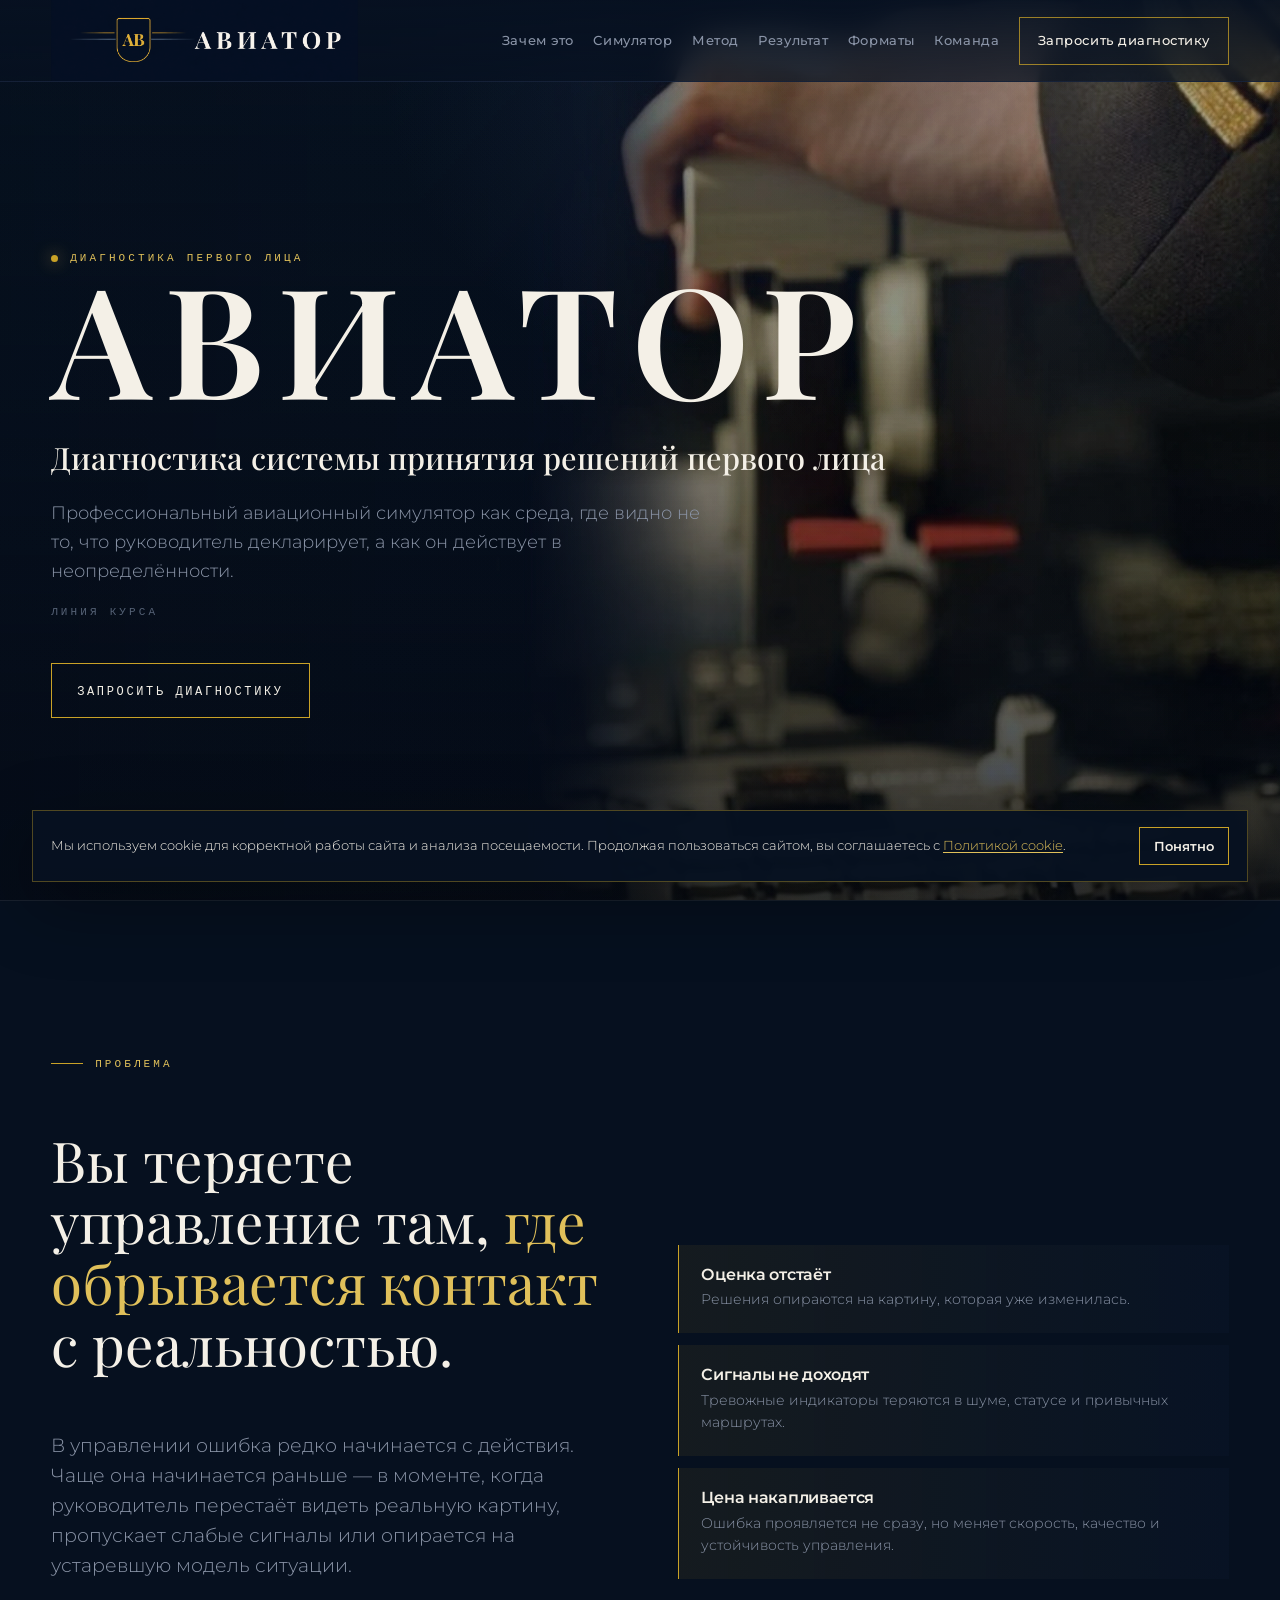
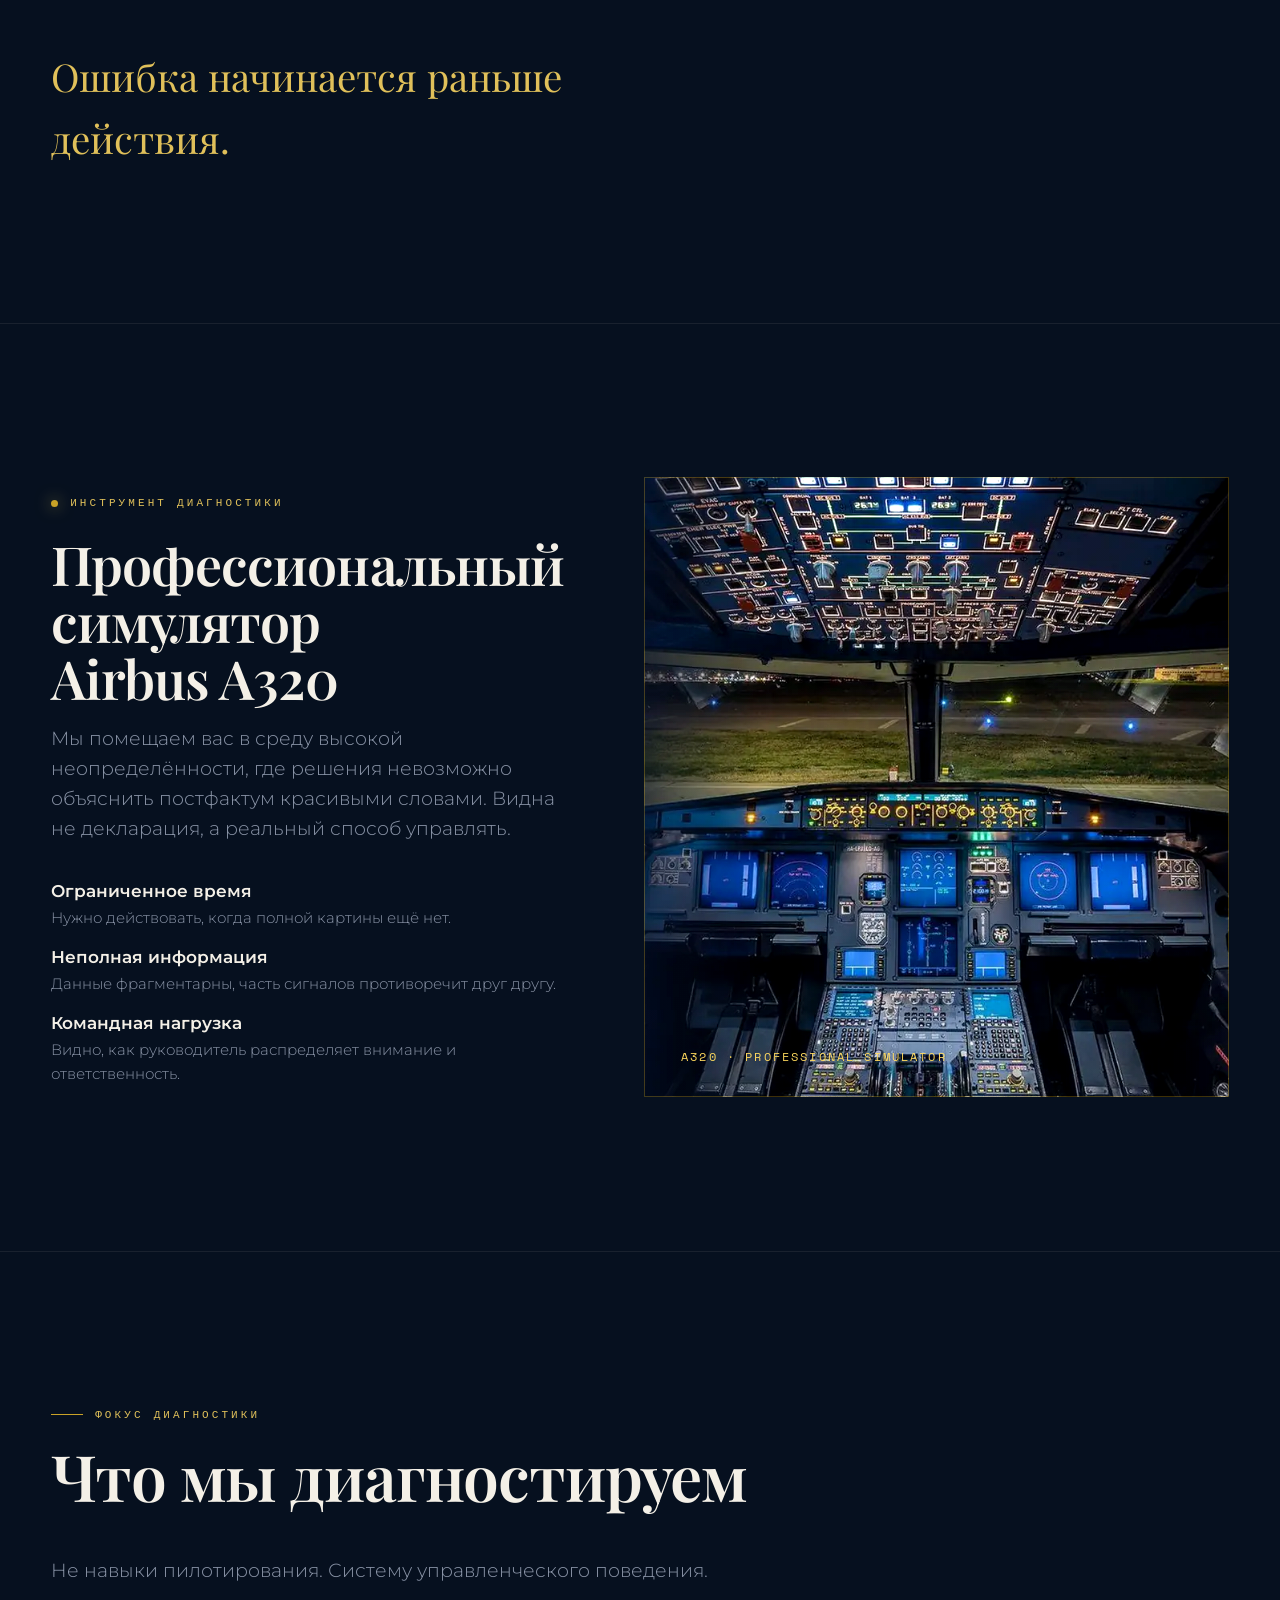
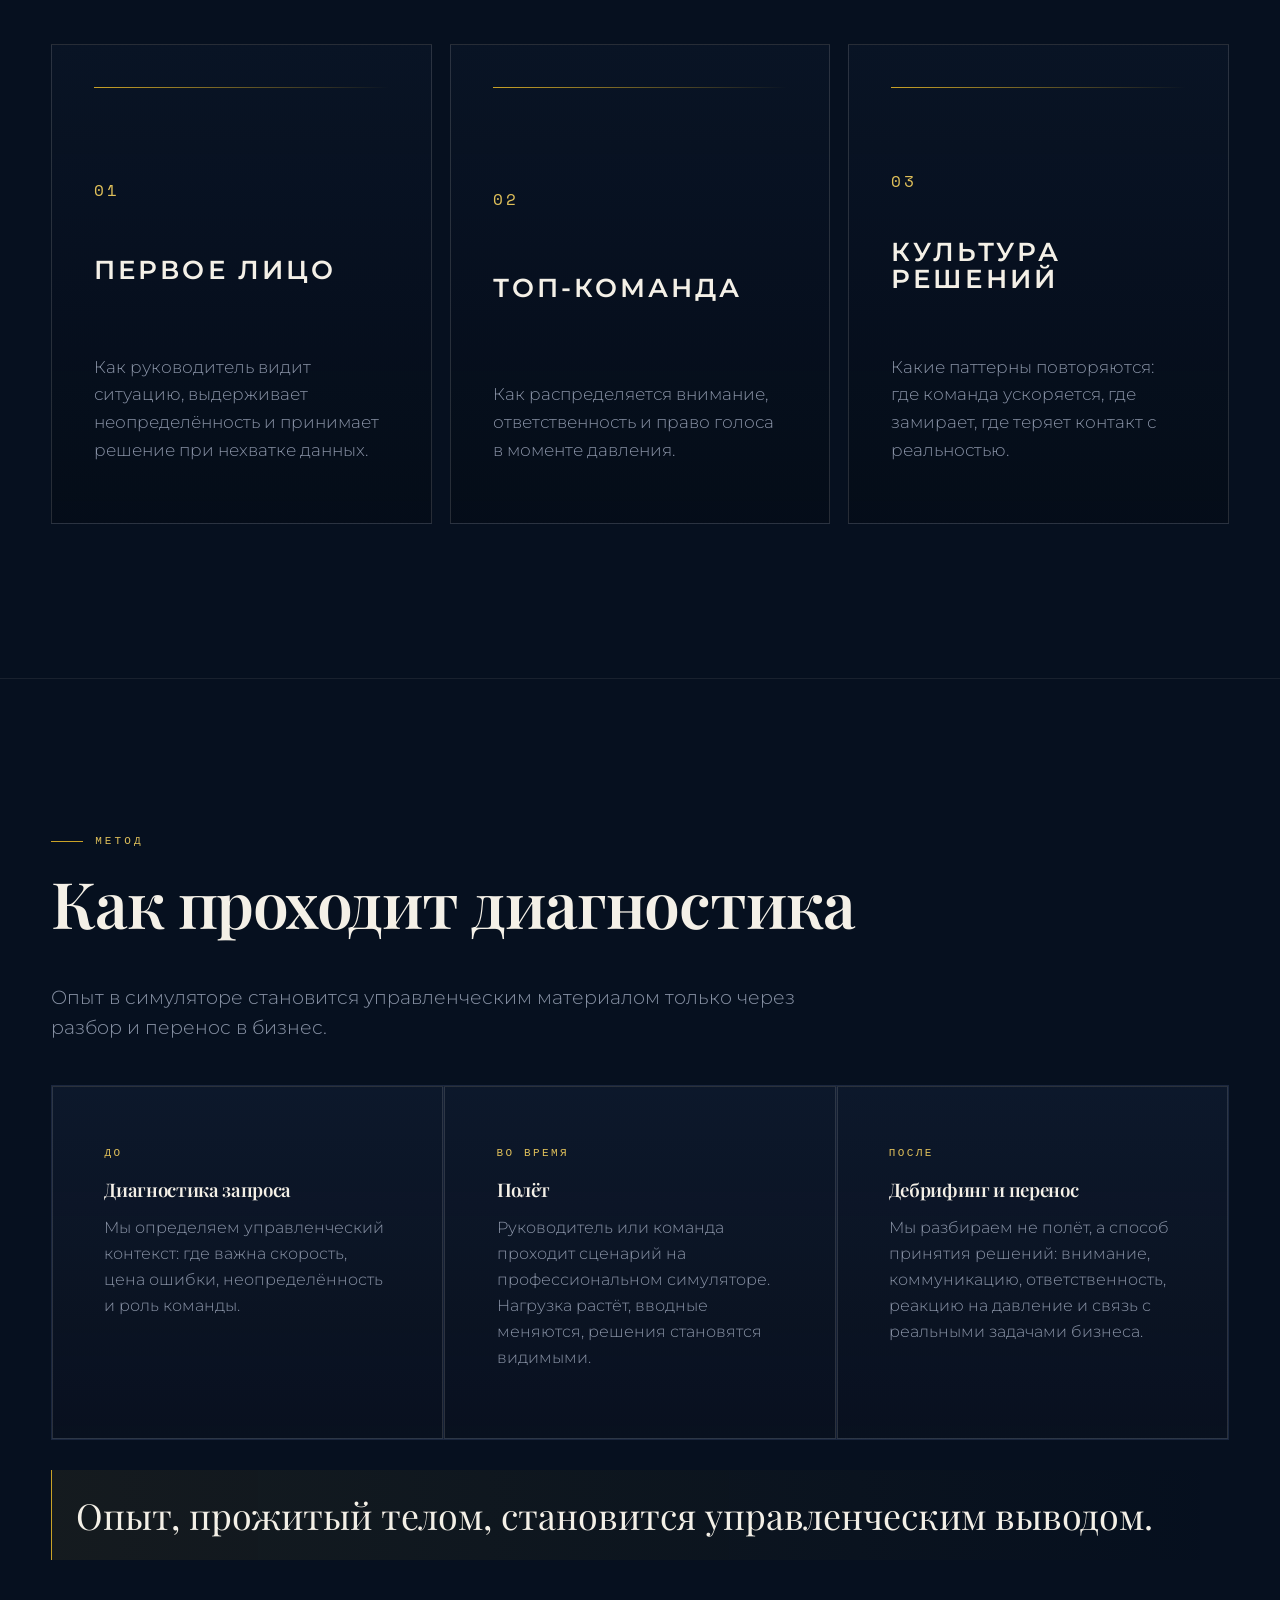
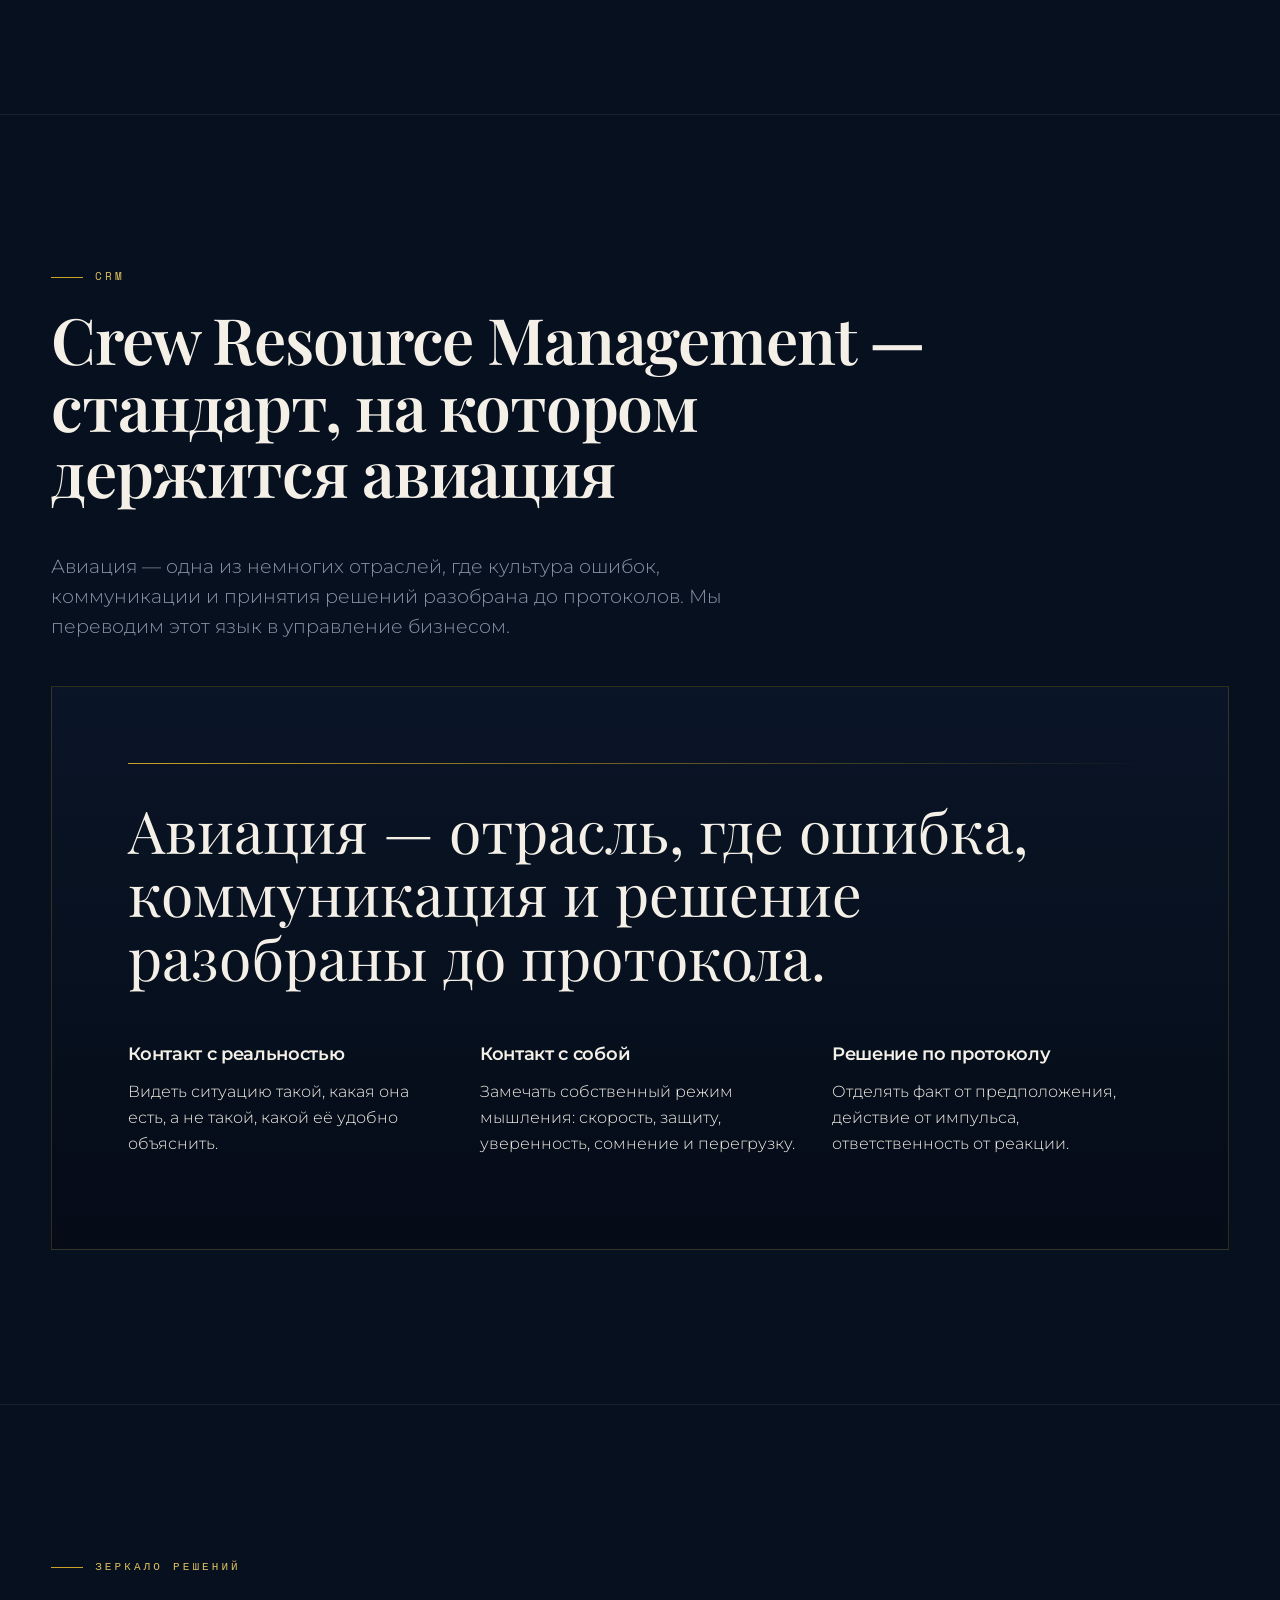
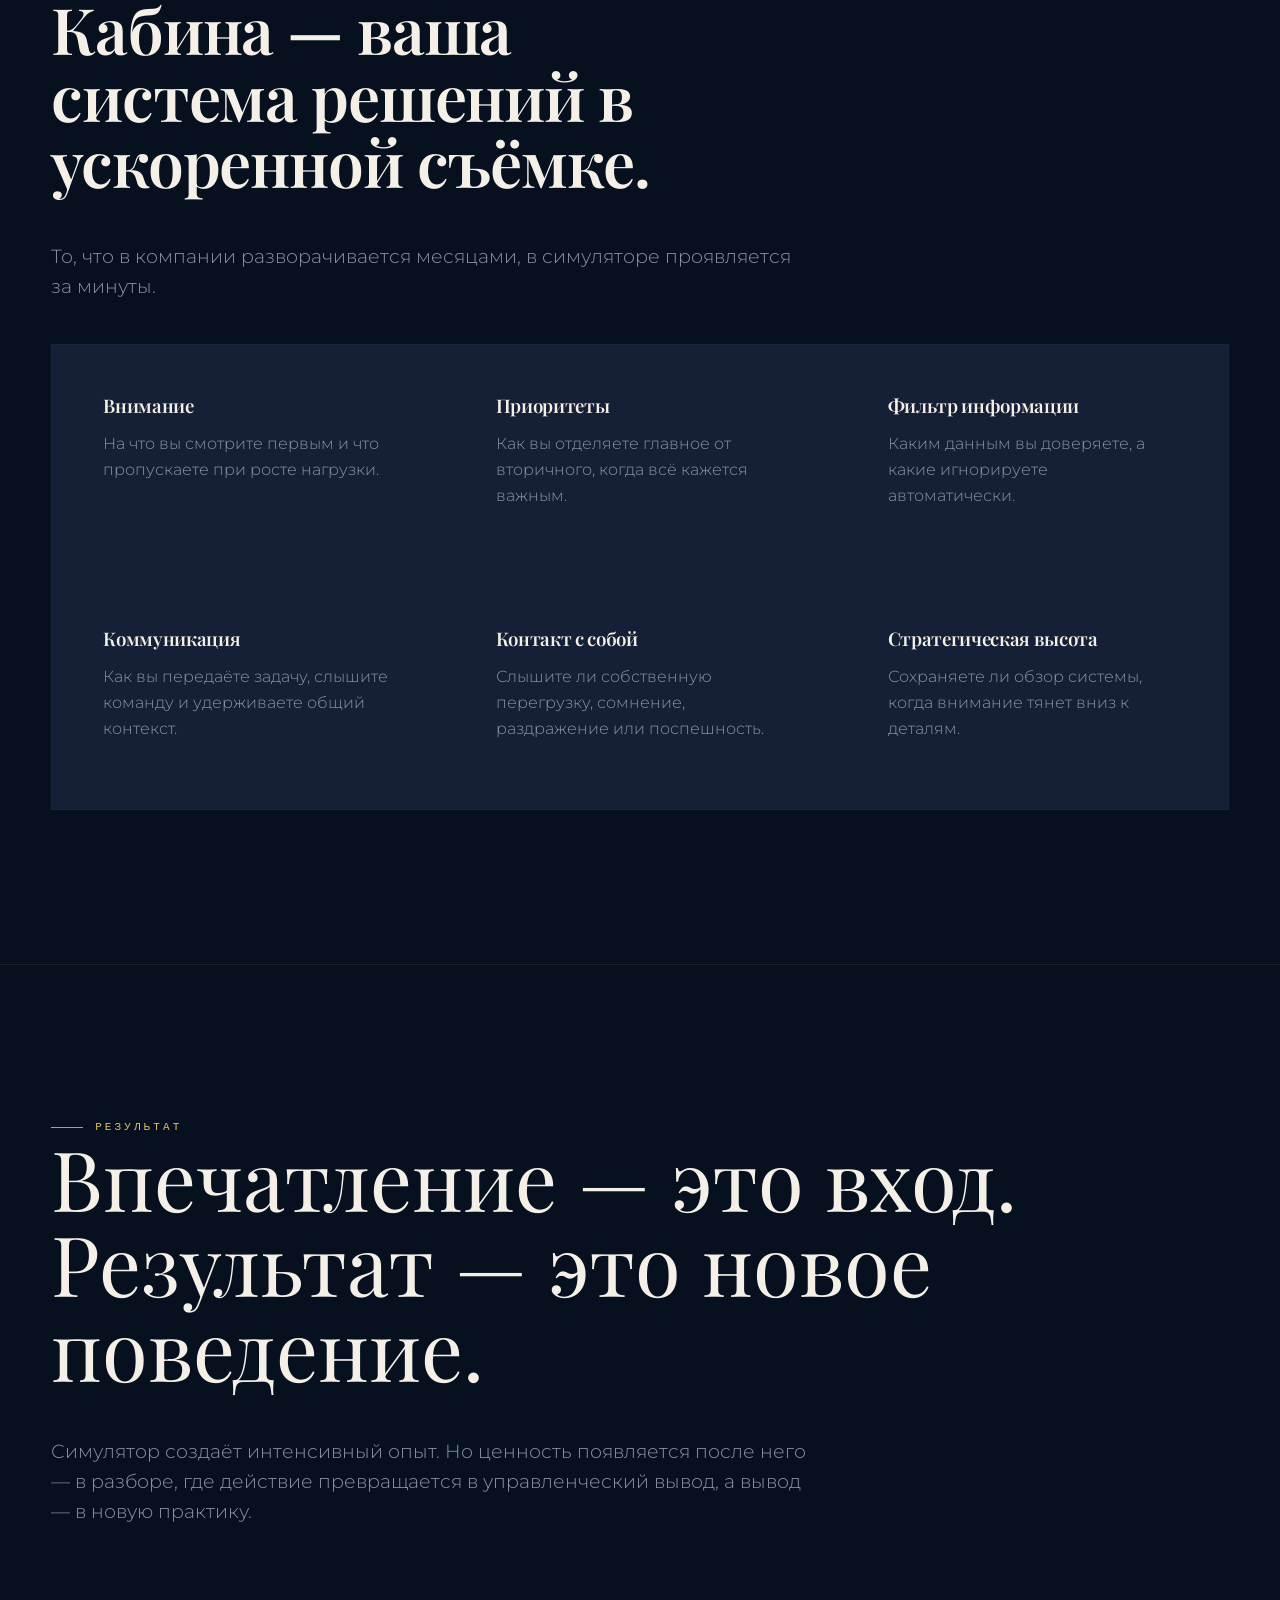
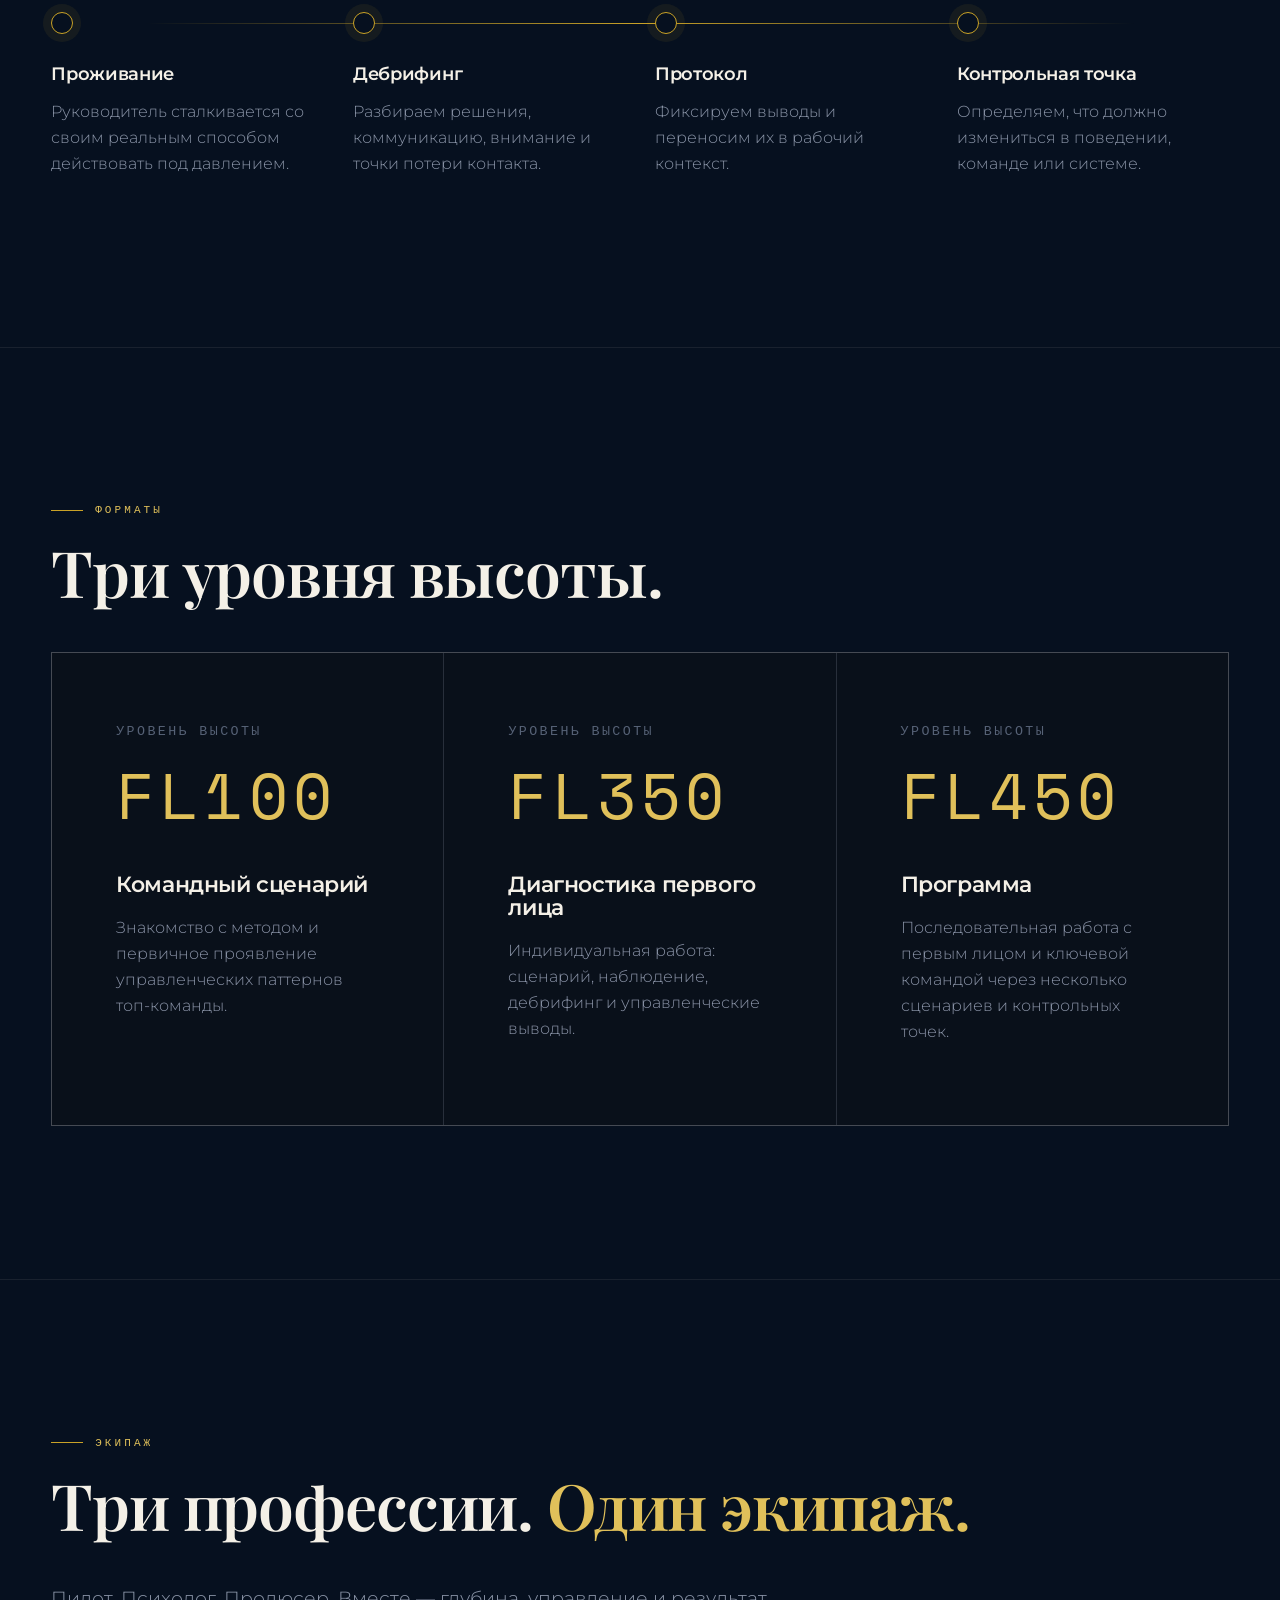
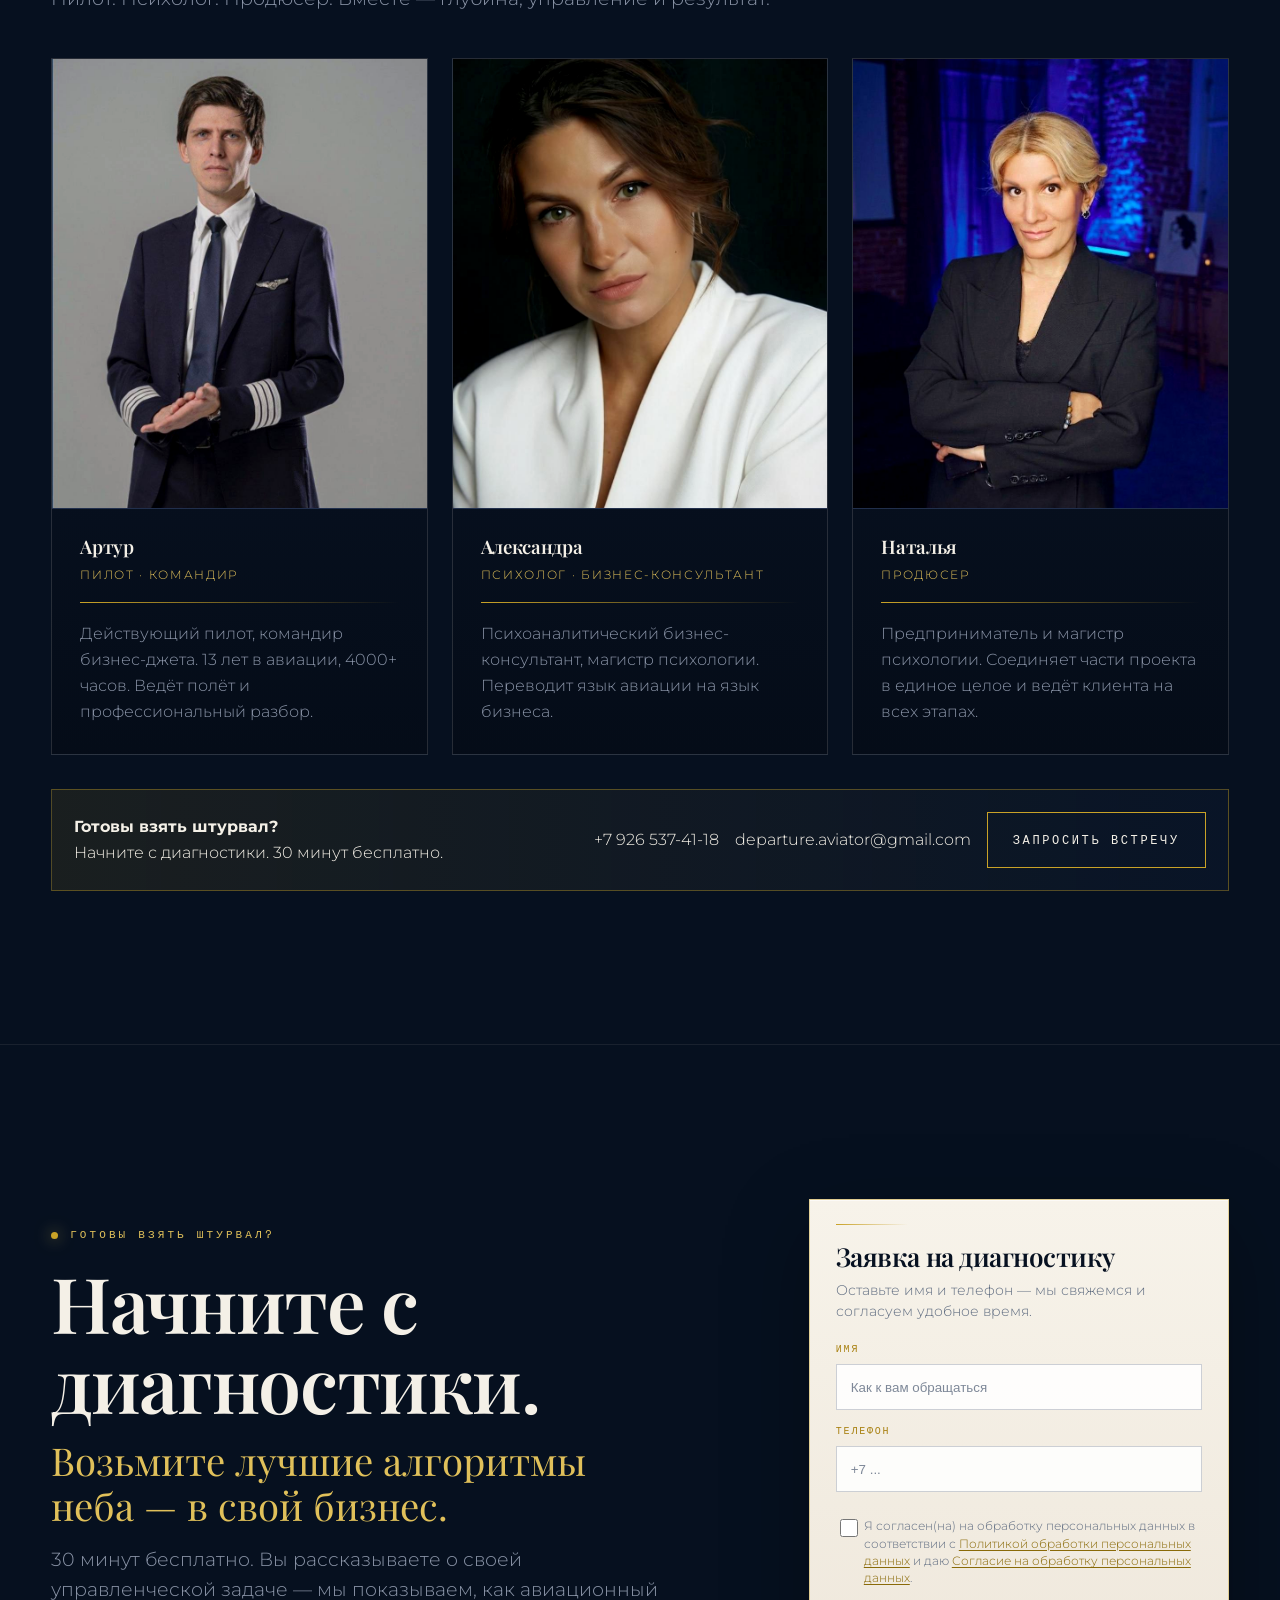
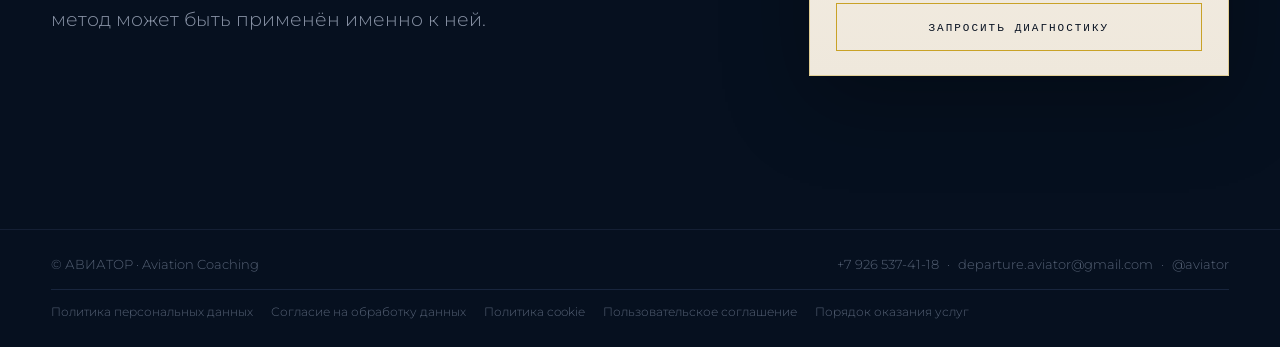
==== index.html @ 60faff41 "Update hero background image" ====
<!doctype html>
<html lang="ru">
<head>
<meta charset="utf-8">
<meta name="viewport" content="width=device-width, initial-scale=1">
<title>АВИАТОР — диагностика решений первого лица</title>
<meta name="description" content="Диагностика системы принятия решений первого лица на профессиональном симуляторе Airbus A320.">
<link rel="icon" href="assets/images/favicon.svg" type="image/svg+xml">
<link rel="preconnect" href="https://fonts.googleapis.com">
<link rel="preconnect" href="https://fonts.gstatic.com" crossorigin>
<link href="https://fonts.googleapis.com/css2?family=Playfair+Display:wght@500;600;700&family=Montserrat:wght@300;400;500;600;700&family=Space+Mono:wght@400;700&display=swap" rel="stylesheet">
<style>
:root{--ink:#06101f;--ink-deep:#081427;--ink-soft:#0b1930;--panel:#0B1628;--line:rgba(201,162,39,.22);--line2:rgba(244,240,231,.14);--gold:#c9a227;--gold2:#e0c05a;--cream:#f4f0e7;--steel:#8a94a7;--steel2:#566276;--pf:"Playfair Display",Georgia,serif;--mn:"Montserrat",system-ui,sans-serif;--mo:"Space Mono",ui-monospace,monospace;--mx:1380px;--pad:clamp(22px,4vw,66px);--nav-h:82px}*{box-sizing:border-box}html{scroll-behavior:smooth;background:var(--ink);max-width:100%;overflow-x:hidden}body{margin:0;background:var(--ink);color:var(--cream);font-family:var(--mn);font-weight:300;line-height:1.62;max-width:100%;overflow-x:hidden}body:before{content:"";position:fixed;inset:0;z-index:0;pointer-events:none;opacity:.22;background-image:linear-gradient(rgba(30,42,68,.66) 1px,transparent 1px),linear-gradient(90deg,rgba(30,42,68,.66) 1px,transparent 1px);background-size:112px 112px;mask-image:radial-gradient(ellipse 82% 72% at 50% 18%,#000 20%,transparent 86%)}body:after{content:"";position:fixed;inset:0;z-index:0;pointer-events:none;background:radial-gradient(900px 640px at 72% 7%,rgba(38,56,92,.42),transparent 60%),linear-gradient(180deg,rgba(5,10,20,.06),rgba(5,10,20,.78)),radial-gradient(ellipse 80% 45% at 50% 115%,rgba(201,162,39,.10),transparent 65%)}a{color:inherit;text-decoration:none}img{display:block;max-width:100%}.wrap{max-width:var(--mx);margin:0 auto;padding-left:var(--pad);padding-right:var(--pad);position:relative;z-index:2}.gold{color:var(--gold2)}h1,h2,h3{font-family:var(--pf);margin:0;letter-spacing:-.018em;line-height:1.04;font-weight:600;hyphens:none;-webkit-hyphens:none;word-break:normal;overflow-wrap:normal}.lead{color:var(--steel);font-size:clamp(17px,1.45vw,21px);max-width:760px}.ey{display:inline-flex;gap:12px;align-items:center;font-family:var(--mo);font-size:11px;letter-spacing:.28em;text-transform:uppercase;color:var(--gold2)}.ey:before{content:"";width:7px;height:7px;border-radius:50%;background:var(--gold);box-shadow:0 0 16px rgba(226,194,92,.72)}.nav,header,section,footer{max-width:100%;overflow-x:hidden}.nav{position:fixed;top:0;left:0;right:0;z-index:100;width:100%;height:var(--nav-h);overflow:hidden;background:linear-gradient(180deg,rgba(7,17,33,.96),rgba(7,17,33,.74));backdrop-filter:blur(16px);border-bottom:1px solid rgba(30,42,68,.66)}.nav .wrap{height:var(--nav-h);display:flex;align-items:center;justify-content:space-between;gap:26px;overflow:hidden}.brand{display:flex;align-items:center;min-width:0}.brand img{display:block;width:clamp(220px,24vw,360px);height:auto;object-fit:contain}.menu-toggle{display:none}.navlinks{display:flex;align-items:center;gap:clamp(12px,1.55vw,24px)}.navlinks a{font-family:var(--mn);font-size:13px;font-weight:500;letter-spacing:.04em;text-transform:none;color:var(--steel);transition:.25s;white-space:nowrap}.navlinks a:hover{color:var(--gold2)}.nav-cta{border:1px solid rgba(201,162,39,.75);padding:12px 18px;color:var(--cream)!important;font-family:var(--mn);font-size:13px;font-weight:600;letter-spacing:.04em;text-transform:none}.btn{display:inline-flex;align-items:center;gap:18px;border:1px solid var(--gold);background:transparent;color:var(--cream);font-family:var(--mo);font-size:12px;letter-spacing:.22em;text-transform:uppercase;padding:17px 25px;cursor:pointer}.btn:hover{background:var(--gold);color:var(--ink)}.ghost{border-color:var(--line2);color:var(--steel);background:rgba(14,27,50,.32)}section{position:relative;padding:clamp(120px,12vw,190px) 0;border-top:1px solid rgba(244,240,231,.08)}.hero{position:relative;min-height:100svh;display:flex;align-items:center;padding:calc(var(--nav-h) + 70px) 0 90px;border-top:none;overflow:hidden;background:linear-gradient(90deg,rgba(7,17,33,.08),rgba(7,17,33,.08)),url('assets/images/hero-slide1-background.webp?v=20260628-slide1');background-size:cover;background-position:center center;background-repeat:no-repeat}.hero-img{display:none}.hero:before{content:"";position:absolute;inset:0;z-index:1;pointer-events:none;background:linear-gradient(90deg,rgba(7,17,33,.18) 0%,rgba(7,17,33,.06) 55%,rgba(7,17,33,.02) 100%)}.hero-copy{position:relative;z-index:2;width:100%;max-width:var(--mx)}.hero-copy .ey,.hero-copy h1,.hero-sub,.hero-text,.hero-actions{max-width:830px}.hero h1{font-size:clamp(72px,12vw,180px);letter-spacing:.08em;text-transform:uppercase;line-height:.88}.hero h1 em{font-style:normal;color:var(--gold2)}.hero-sub{margin-top:34px;font-size:clamp(24px,2.4vw,38px);line-height:1.22;font-weight:500;max-width:860px;font-family:var(--pf)}.hero-text{margin-top:22px;color:var(--steel);font-size:clamp(16px,1.4vw,20px);max-width:655px}.hero-actions{display:flex;gap:16px;flex-wrap:wrap;margin-top:42px}.hero-metrics{display:none;max-width:760px;opacity:.86}.metric{background:rgba(7,17,33,.70);padding:24px}.metric strong{display:block;font-family:var(--mo);font-size:22px;color:var(--gold2)}.metric span{display:block;margin-top:6px;font-size:12px;letter-spacing:.15em;color:var(--steel2);text-transform:uppercase}.shead{margin-bottom:46px}.slabel{font-family:var(--mo);font-size:11px;letter-spacing:.28em;color:var(--gold2);text-transform:uppercase;display:flex;align-items:center;gap:12px}.slabel:before{content:"";width:32px;height:1px;background:var(--gold)}.shead h2{font-size:clamp(34px,5vw,76px);max-width:920px;margin-top:20px}.grid2{display:grid;grid-template-columns:minmax(0,1fr) minmax(0,1fr);gap:clamp(34px,6vw,88px);align-items:center}#environment .grid2{grid-template-columns:minmax(520px,.95fr) minmax(520px,1.05fr);gap:clamp(44px,5vw,88px)}#environment .grid2>div{min-width:0}.problem-statement{font-family:var(--pf);font-size:clamp(31px,4.4vw,72px);line-height:1.09;max-width:850px}.problem-lead{margin-top:24px;max-width:760px}.step{display:inline-flex;margin-bottom:18px;font-family:var(--mo);font-size:11px;letter-spacing:.22em;text-transform:uppercase;color:var(--gold2)}.method-note{margin:30px 0 0;padding:24px;border-left:1px solid var(--gold);font-family:var(--pf);font-size:clamp(24px,2.8vw,38px);line-height:1.18;color:var(--cream);background:linear-gradient(90deg,rgba(201,162,39,.08),transparent)}.symptoms{display:grid;gap:12px}.symptom{padding:22px;border-left:1px solid var(--gold);background:linear-gradient(90deg,rgba(201,162,39,.08),rgba(14,27,50,.28))}.symptom h3{font-family:var(--mn);font-size:16px;font-weight:600;margin-bottom:5px}.symptom p{margin:0;color:var(--steel);font-size:14px}.env-title{max-width:620px;font-size:clamp(40px,4.2vw,64px);line-height:1.06;margin-top:20px;hyphens:none;-webkit-hyphens:none;-ms-hyphens:none;word-break:normal;overflow-wrap:normal;text-wrap:balance}.cockpit{min-height:620px;border:1px solid rgba(201,162,39,.28);background-color:var(--ink);background-image:linear-gradient(180deg,rgba(7,17,33,.02),rgba(7,17,33,.18)),url('assets/images/cockpit-a320.webp?v=20260628-premium-crop');background-size:165% auto;background-position:84% center;background-repeat:no-repeat;filter:brightness(1.14) contrast(1.06) saturate(1.04);position:relative;overflow:hidden}.cockpit:after{content:"A320 · PROFESSIONAL SIMULATOR";position:absolute;left:36px;bottom:30px;font-family:var(--mo);font-size:12px;letter-spacing:.18em;color:var(--gold2);opacity:.95}.conditions{margin-top:34px;display:grid;gap:14px}.condition p{margin:0;color:var(--steel);font-size:15px}.condition b{color:var(--cream);font-weight:600;font-size:17px}.cards3{display:grid;grid-template-columns:repeat(3,minmax(0,1fr));gap:1px;background:rgba(30,42,68,.65);border:1px solid rgba(30,42,68,.65);margin-top:42px}.mirror-grid,.result-grid{grid-template-columns:repeat(3,minmax(0,1fr))}.result-grid{grid-template-columns:repeat(4,minmax(0,1fr))}.card{border:1px solid var(--line2);background:linear-gradient(180deg,rgba(11,22,40,.78),rgba(5,11,22,.72));box-shadow:none}.box{padding:clamp(34px,4vw,58px)}.box p,.box li{color:var(--steel)}.light{background:linear-gradient(180deg,rgba(244,240,231,.96),rgba(229,226,218,.92));color:#0A1428;min-height:340px}.light p,.light li{color:#4c5a70}.crew-grid{display:grid;grid-template-columns:repeat(3,minmax(0,1fr));gap:24px;margin-top:44px}.side-stack{display:contents}.person{overflow:hidden}.person-img{background:#0b1323;overflow:hidden;border-bottom:1px solid rgba(42,59,92,.72)}.person-main .person-img,.person-side .person-img{height:450px}.person-img img{width:100%;height:100%;object-fit:cover;filter:contrast(1.03) saturate(1.04)}.person-main .person-img img{object-position:center 16%}.side-stack .person-side:nth-child(1) .person-img img{object-position:center 14%}.side-stack .person-side:nth-child(2) .person-img img{object-position:center 24%}.person-body{padding:28px;min-height:245px}.role{color:var(--gold2);font-size:12px;letter-spacing:.14em;text-transform:uppercase;margin-top:8px}.roleline{height:1px;background:linear-gradient(90deg,var(--gold),transparent);margin:18px 0}.person-body p{color:var(--steel);margin:0}.contact-strip{margin-top:34px;padding:22px;border:1px solid rgba(201,162,39,.38);background:linear-gradient(90deg,rgba(201,162,39,.1),rgba(14,27,50,.42));display:grid;grid-template-columns:minmax(260px,1fr) auto auto auto;gap:16px;align-items:center}.final-layout{display:grid;grid-template-columns:minmax(0,.95fr) minmax(360px,.78fr);gap:clamp(30px,5vw,72px);align-items:center}.final h2{font-size:clamp(42px,6vw,84px);margin-top:16px}.final-sub{font-family:var(--pf);font-size:clamp(25px,3vw,40px);line-height:1.15;color:var(--gold2);margin-top:16px}.lead-form{position:relative;width:100%;max-width:420px;justify-self:end;padding:24px 26px;border:1px solid rgba(201,162,39,.42);background:linear-gradient(180deg,#f7f3ea 0%,#efe8dc 100%);color:#071121;box-shadow:0 26px 80px rgba(0,0,0,.28),inset 0 1px 0 rgba(255,255,255,.65)}.lead-form:before{content:"";display:block;width:72px;height:1px;background:linear-gradient(90deg,#c9a227,transparent);margin-bottom:18px}.lead-form h3{font-family:var(--pf);font-size:26px;line-height:1.1;margin:0 0 8px;color:#071121}.lead-form p{margin:0 0 18px;color:#5f6c80;font-size:14px;line-height:1.55}.form-row{display:grid;grid-template-columns:1fr;gap:0}.form-field{display:grid;gap:7px;margin-bottom:13px}.form-field label{font-family:var(--mo);font-size:10px;letter-spacing:.18em;text-transform:uppercase;color:#a98213}.form-field input,.form-field textarea{width:100%;border:1px solid rgba(29,43,73,.22);background:rgba(255,255,255,.88);color:#071121;padding:0 14px;outline:none}.form-field input{height:46px}.form-field input::placeholder,.form-field textarea::placeholder{color:#7e8898}.form-field input:focus,.form-field textarea:focus{border-color:rgba(201,162,39,.72);box-shadow:0 0 0 3px rgba(201,162,39,.12)}.form-field textarea{min-height:112px;resize:vertical}.lead-form .btn{width:100%;min-height:48px;justify-content:center;color:#071121;border:1px solid #c9a227;background:transparent;font-size:11px;letter-spacing:.18em;padding:14px 18px}.lead-form .btn:hover{background:#c9a227;color:#071121}.legal-check{display:grid;grid-template-columns:18px 1fr;gap:10px;align-items:start;margin:12px 0 16px;font-size:12px;line-height:1.45;color:#5f6c80}.legal-check input{margin-top:2px;accent-color:var(--gold);width:18px;height:18px}.legal-check span{display:block}.legal-check a{color:#8a6a08;text-decoration:underline;text-underline-offset:2px}.footer-legal{display:flex;flex-wrap:wrap;gap:8px 18px;padding-top:14px;border-top:1px solid rgba(42,59,92,.5);font-size:12px;line-height:1.4}.footer-legal a{color:var(--steel2)}.cookie-banner{position:fixed;left:clamp(16px,3vw,32px);right:clamp(16px,3vw,32px);bottom:18px;z-index:200;display:flex;gap:18px;align-items:center;justify-content:space-between;padding:16px 18px;border:1px solid rgba(201,162,39,.38);background:rgba(7,17,33,.96);color:var(--cream);box-shadow:0 22px 70px rgba(0,0,0,.35);font-size:13px}.cookie-banner[hidden]{display:none}.cookie-banner a{color:var(--gold2);text-decoration:underline;text-underline-offset:2px}.cookie-banner button{flex:0 0 auto;border:1px solid var(--gold);background:transparent;color:var(--cream);padding:10px 14px;cursor:pointer;font-family:var(--mn);font-weight:600}.cookie-banner button:hover{background:var(--gold);color:var(--ink)}.footer{border-top:1px solid rgba(30,42,68,.6);padding:24px 0 26px;color:var(--steel2);font-size:13px}.footer-compact{display:grid;gap:14px}.footer-main{display:flex;align-items:center;justify-content:space-between;gap:24px}.footer-brand{color:var(--steel2);white-space:nowrap}.footer-contacts{display:flex;align-items:center;justify-content:flex-end;gap:8px;flex-wrap:wrap;color:var(--steel2)}.footer a{color:var(--steel2);text-decoration:none;transition:color .2s ease}.footer a:hover{color:var(--gold2)}.rv{opacity:1!important;transform:none!important}
.section-title,.shead h2,.problem-statement,.env-title,.final h2{text-wrap:balance}
#problem,#environment,#method,#crm,#result{min-height:90vh;display:flex;align-items:center}
.hero-kicker{margin-top:18px;font-family:var(--mo);font-size:11px;letter-spacing:.28em;text-transform:uppercase;color:var(--steel2)}
.transition-line{margin-top:clamp(34px,5vw,72px);font-family:var(--pf);font-size:clamp(24px,3vw,42px);color:var(--gold2)}
.strategy-matrix{display:grid;grid-template-columns:repeat(3,minmax(0,1fr));gap:18px;margin-top:58px}.strategy-panel{min-height:480px;padding:42px;border:1px solid var(--line2);background:linear-gradient(180deg,rgba(11,22,40,.72),rgba(5,11,22,.68));display:flex;flex-direction:column;justify-content:space-between}.strategy-panel:before{content:"";display:block;width:100%;height:1px;background:linear-gradient(90deg,var(--gold),transparent);margin-bottom:36px}.strategy-num{font-family:var(--mo);color:var(--gold2);letter-spacing:.18em}.strategy-panel h3{font-family:var(--mn);font-size:clamp(22px,2vw,32px);letter-spacing:.12em;text-transform:uppercase}.strategy-panel p{color:var(--steel);font-size:17px}.crm-panel{border:1px solid var(--line);background:linear-gradient(180deg,rgba(11,22,40,.9),rgba(5,11,22,.82));padding:clamp(38px,6vw,76px);margin-top:44px}.crm-panel:before{content:"";display:block;height:1px;background:linear-gradient(90deg,var(--gold),transparent);margin-bottom:34px}.crm-big{font-family:var(--pf);font-size:clamp(32px,4.6vw,72px);line-height:1.08;max-width:980px}.crm-principles{display:grid;grid-template-columns:repeat(3,1fr);gap:32px;margin-top:56px}.crm-principles h3{font-family:var(--mn);font-size:18px}.result-title{font-family:var(--pf);font-size:clamp(42px,6.5vw,104px);line-height:1.02;max-width:1160px}.flight-path{position:relative;display:grid;grid-template-columns:repeat(4,1fr);gap:30px;margin-top:72px}.flight-path:before{content:"";position:absolute;left:8%;right:8%;top:24px;height:1px;background:linear-gradient(90deg,transparent,var(--gold),transparent)}.flight-step{position:relative;padding-top:66px}.flight-dot{position:absolute;top:13px;left:0;width:22px;height:22px;border:1px solid var(--gold);border-radius:50%;background:var(--ink);box-shadow:0 0 0 8px rgba(201,162,39,.08)}.flight-step h3{font-family:var(--mn);font-size:18px}.flight-step p{color:var(--steel)}.levels{display:grid;grid-template-columns:repeat(3,1fr);gap:1px;border:1px solid var(--line2);background:var(--line2)}.level{padding:clamp(38px,5vw,68px);background:rgba(5,11,22,.86);min-height:390px}.level-code{font-family:var(--mo);font-size:clamp(46px,5vw,78px);color:var(--gold2);letter-spacing:.08em}.level small{font-family:var(--mo);letter-spacing:.18em;text-transform:uppercase;color:var(--steel2)}.level h3{font-family:var(--mn);font-size:22px;margin:28px 0 18px}.level p{color:var(--steel)}
@media(max-width:1060px){.strategy-matrix,.crm-principles,.levels,.flight-path{grid-template-columns:1fr}.strategy-panel{min-height:auto}.flight-path{gap:0;margin-left:16px}.flight-path:before{left:10px;right:auto;top:0;bottom:0;width:1px;height:auto}.flight-step{padding:0 0 34px 46px}.flight-dot{left:0;top:2px}.level{min-height:auto}}
@media(max-width:1060px){.mirror-grid,.result-grid{grid-template-columns:1fr}.navlinks{gap:0}.nav{height:72px;overflow:hidden}.nav .wrap{height:72px;display:flex;align-items:center;justify-content:space-between}.brand img{width:clamp(190px,58vw,240px)}.menu-toggle{display:inline-flex;align-items:center;justify-content:center;gap:10px;min-height:44px;padding:10px 14px;border:1px solid rgba(201,162,39,.65);background:rgba(7,17,33,.92);color:var(--cream);font-family:var(--mn);font-size:13px;font-weight:600;letter-spacing:.04em;cursor:pointer;position:relative;z-index:120}.menu-toggle-icon{width:18px;height:12px;position:relative;display:inline-block;border-top:1px solid currentColor;border-bottom:1px solid currentColor}.menu-toggle-icon::before{content:"";position:absolute;left:0;top:5px;width:100%;height:1px;background:currentColor}.navlinks{position:fixed;top:72px;left:0;right:0;z-index:110;display:grid;width:100%;max-width:100vw;overflow-x:hidden;gap:0;padding:10px var(--pad) 22px;background:rgba(7,17,33,.98);border-bottom:1px solid rgba(201,162,39,.26);box-shadow:0 28px 80px rgba(0,0,0,.38);transform:translateY(-120%);opacity:0;visibility:hidden;pointer-events:none;transition:transform .25s ease,opacity .25s ease,visibility .25s ease}.navlinks.open{transform:translateY(0);opacity:1;visibility:visible;pointer-events:auto}.navlinks a{display:flex;align-items:center;min-height:50px;padding:12px 0;border-bottom:1px solid rgba(42,59,92,.55);font-family:var(--mn);font-size:16px;font-weight:500;letter-spacing:0;text-transform:none;color:var(--cream)}.navlinks a:last-child{border-bottom:none}.nav-cta{justify-content:center;margin-top:14px;border:1px solid var(--gold);color:var(--cream)!important}body.menu-open{overflow:hidden}.hero-img{width:min(68vw,820px);opacity:.84}.grid2,#environment .grid2,.cards3,.crew-grid,.final-layout{grid-template-columns:1fr}.env-title{max-width:100%;font-size:clamp(36px,8vw,54px);text-wrap:pretty}.cockpit{min-height:420px;background-position:64% center}.contact-strip{grid-template-columns:1fr}.side-stack{display:grid;gap:24px}.person-main,.person-side{display:grid;grid-template-columns:1fr 1fr}.person-main .person-img,.person-side .person-img{height:420px}.person-body{min-height:0}}@media(max-width:720px){.hero,#problem,#environment,#method,#crm,#result{min-height:auto}h1,h2,h3,.env-title{hyphens:none;-webkit-hyphens:none;word-break:normal;overflow-wrap:normal}.cockpit:after{left:18px;bottom:18px;font-size:10px}.method-note{font-size:24px}.footer{padding:22px 0 24px}.footer-main{display:grid;gap:10px}.footer-brand{white-space:normal}.footer-contacts{justify-content:flex-start;gap:6px 8px}.footer-legal{display:grid;gap:8px;padding-top:12px;font-size:12px}.cookie-banner{display:grid;gap:12px}.cookie-banner button{width:100%}section{padding:76px 0}.shead{margin-bottom:28px}.shead h2,.env-title,.final h2{font-size:clamp(34px,10vw,50px)}.lead{font-size:16px}.hero{min-height:auto;padding-top:118px;padding-bottom:70px;background:linear-gradient(180deg,rgba(7,17,33,.78),rgba(7,17,33,.92)),url('assets/images/hero-slide1-background.webp?v=20260628-slide1-mobile');background-size:cover;background-position:center top}.hero-img{display:none}.hero h1{font-size:clamp(54px,16vw,82px);letter-spacing:.04em}.hero-sub{font-size:20px}.hero-text{font-size:16px}.hero-actions{display:grid;gap:12px}.hero-actions .btn{width:100%;justify-content:center}.hero-metrics{grid-template-columns:1fr}.btn{min-height:48px;justify-content:center;text-align:center}.person-main,.person-side{display:block}.person-main .person-img,.person-side .person-img{height:390px}.person-main .person-img img{object-position:center 18%}.side-stack .person-side:nth-child(1) .person-img img{object-position:center 14%}.side-stack .person-side:nth-child(2) .person-img img{object-position:center 16%}.person-body{padding:22px}.final-layout{grid-template-columns:1fr;gap:30px}.lead-form{max-width:none;justify-self:stretch;padding:22px}.form-row{grid-template-columns:1fr;gap:0}.form-field input{height:48px}.lead-form .btn{min-height:50px}}
</style>
</head>
<body>
<nav class="nav" aria-label="Главная навигация"><div class="wrap"><a class="brand" href="#top" aria-label="АВИАТОР — на главную"><img src="assets/images/aviator-logo-approved.svg" alt="АВИАТОР"></a><button class="menu-toggle" type="button" aria-expanded="false" aria-controls="navlinks"><span class="menu-toggle-text">Меню</span><span class="menu-toggle-icon" aria-hidden="true"></span></button><div class="navlinks" id="navlinks"><a href="#problem">Зачем это</a><a href="#environment">Симулятор</a><a href="#method">Метод</a><a href="#result">Результат</a><a href="#formats">Форматы</a><a href="#crew">Команда</a><a class="nav-cta" href="#meeting">Запросить диагностику</a></div></div></nav>
<header class="hero" id="top"><div class="hero-img"></div><div class="wrap hero-copy"><div class="ey rv">Диагностика первого лица</div><h1 class="rv">АВИАТОР</h1><div class="hero-sub rv">Диагностика системы принятия решений первого лица</div><p class="hero-text rv">Профессиональный авиационный симулятор как среда, где видно не то, что руководитель декларирует, а как он действует в неопределённости.</p><div class="hero-kicker rv">Линия курса</div><div class="hero-actions rv"><a class="btn" href="#meeting">Запросить диагностику</a></div><div class="hero-metrics rv"><div class="metric"><strong>4000+</strong><span>часов налёта</span></div><div class="metric"><strong>A320</strong><span>профессиональный симулятор</span></div><div class="metric"><strong>30</strong><span>минут первая встреча</span></div></div></div></header>
<section id="problem"><div class="wrap grid2"><div><div class="slabel">Проблема</div><p class="problem-statement">Вы теряете управление там, <span class="gold">где обрывается контакт</span> с реальностью.</p><p class="lead problem-lead">В управлении ошибка редко начинается с действия. Чаще она начинается раньше — в моменте, когда руководитель перестаёт видеть реальную картину, пропускает слабые сигналы или опирается на устаревшую модель ситуации.</p><div class="transition-line">Ошибка начинается раньше действия.</div></div><div class="symptoms"><div class="symptom"><h3>Оценка отстаёт</h3><p>Решения опираются на картину, которая уже изменилась.</p></div><div class="symptom"><h3>Сигналы не доходят</h3><p>Тревожные индикаторы теряются в шуме, статусе и привычных маршрутах.</p></div><div class="symptom"><h3>Цена накапливается</h3><p>Ошибка проявляется не сразу, но меняет скорость, качество и устойчивость управления.</p></div></div></div></section>
<section id="environment"><div class="wrap grid2"><div><div class="ey">Инструмент диагностики</div><h2 class="env-title">Профессиональный симулятор Airbus A320</h2><p class="lead">Мы помещаем вас в среду высокой неопределённости, где решения невозможно объяснить постфактум красивыми словами. Видна не декларация, а реальный способ управлять.</p><div class="conditions"><div class="condition"><p><b>Ограниченное время</b><br>Нужно действовать, когда полной картины ещё нет.</p></div><div class="condition"><p><b>Неполная информация</b><br>Данные фрагментарны, часть сигналов противоречит друг другу.</p></div><div class="condition"><p><b>Командная нагрузка</b><br>Видно, как руководитель распределяет внимание и ответственность.</p></div></div></div><div class="cockpit"></div></div></section>
<section id="diagnostics"><div class="wrap"><div class="shead"><div class="slabel">Фокус диагностики</div><h2>Что мы диагностируем</h2></div><p class="lead">Не навыки пилотирования. Систему управленческого поведения.</p><div class="strategy-matrix"><article class="strategy-panel"><div class="strategy-num">01</div><h3>Первое лицо</h3><p>Как руководитель видит ситуацию, выдерживает неопределённость и принимает решение при нехватке данных.</p></article><article class="strategy-panel"><div class="strategy-num">02</div><h3>Топ-команда</h3><p>Как распределяется внимание, ответственность и право голоса в моменте давления.</p></article><article class="strategy-panel"><div class="strategy-num">03</div><h3>Культура решений</h3><p>Какие паттерны повторяются: где команда ускоряется, где замирает, где теряет контакт с реальностью.</p></article></div></div></section>
<section id="method"><div class="wrap"><div class="shead"><div class="slabel">Метод</div><h2>Как проходит диагностика</h2></div><p class="lead">Опыт в симуляторе становится управленческим материалом только через разбор и перенос в бизнес.</p><div class="cards3 process"><article class="box card"><span class="step">До</span><h3>Диагностика запроса</h3><p>Мы определяем управленческий контекст: где важна скорость, цена ошибки, неопределённость и роль команды.</p></article><article class="box card"><span class="step">Во время</span><h3>Полёт</h3><p>Руководитель или команда проходит сценарий на профессиональном симуляторе. Нагрузка растёт, вводные меняются, решения становятся видимыми.</p></article><article class="box card"><span class="step">После</span><h3>Дебрифинг и перенос</h3><p>Мы разбираем не полёт, а способ принятия решений: внимание, коммуникацию, ответственность, реакцию на давление и связь с реальными задачами бизнеса.</p></article></div><p class="method-note">Опыт, прожитый телом, становится управленческим выводом.</p></div></section>
<section id="crm"><div class="wrap"><div class="shead"><div class="slabel">CRM</div><h2>Crew Resource Management —<br>стандарт, на котором держится авиация</h2></div><p class="lead">Авиация — одна из немногих отраслей, где культура ошибок, коммуникации и принятия решений разобрана до протоколов. Мы переводим этот язык в управление бизнесом.</p><div class="crm-panel"><div class="crm-big">Авиация — отрасль, где ошибка, коммуникация и решение разобраны до протокола.</div><div class="crm-principles"><div><h3>Контакт с реальностью</h3><p>Видеть ситуацию такой, какая она есть, а не такой, какой её удобно объяснить.</p></div><div><h3>Контакт с собой</h3><p>Замечать собственный режим мышления: скорость, защиту, уверенность, сомнение и перегрузку.</p></div><div><h3>Решение по протоколу</h3><p>Отделять факт от предположения, действие от импульса, ответственность от реакции.</p></div></div></div></div></section>
<section id="mirror"><div class="wrap"><div class="shead"><div class="slabel">Зеркало решений</div><h2>Кабина — ваша система решений в ускоренной съёмке.</h2></div><p class="lead">То, что в компании разворачивается месяцами, в симуляторе проявляется за минуты.</p><div class="cards3 mirror-grid"><div class="box"><h3>Внимание</h3><p>На что вы смотрите первым и что пропускаете при росте нагрузки.</p></div><div class="box"><h3>Приоритеты</h3><p>Как вы отделяете главное от вторичного, когда всё кажется важным.</p></div><div class="box"><h3>Фильтр информации</h3><p>Каким данным вы доверяете, а какие игнорируете автоматически.</p></div><div class="box"><h3>Коммуникация</h3><p>Как вы передаёте задачу, слышите команду и удерживаете общий контекст.</p></div><div class="box"><h3>Контакт с собой</h3><p>Слышите ли собственную перегрузку, сомнение, раздражение или поспешность.</p></div><div class="box"><h3>Стратегическая высота</h3><p>Сохраняете ли обзор системы, когда внимание тянет вниз к деталям.</p></div></div></div></section>
<section id="result"><div class="wrap"><div class="shead"><div class="slabel">Результат</div><div class="result-title">Впечатление — это вход.<br>Результат — это новое поведение.</div></div><p class="lead">Симулятор создаёт интенсивный опыт. Но ценность появляется после него — в разборе, где действие превращается в управленческий вывод, а вывод — в новую практику.</p><div class="flight-path"><article class="flight-step"><span class="flight-dot"></span><h3>Проживание</h3><p>Руководитель сталкивается со своим реальным способом действовать под давлением.</p></article><article class="flight-step"><span class="flight-dot"></span><h3>Дебрифинг</h3><p>Разбираем решения, коммуникацию, внимание и точки потери контакта.</p></article><article class="flight-step"><span class="flight-dot"></span><h3>Протокол</h3><p>Фиксируем выводы и переносим их в рабочий контекст.</p></article><article class="flight-step"><span class="flight-dot"></span><h3>Контрольная точка</h3><p>Определяем, что должно измениться в поведении, команде или системе.</p></article></div></div></section>
<section id="formats"><div class="wrap"><div class="shead"><div class="slabel">Форматы</div><h2>Три уровня высоты.</h2></div><div class="levels"><article class="level"><small>уровень высоты</small><div class="level-code">FL100</div><h3>Командный сценарий</h3><p>Знакомство с методом и первичное проявление управленческих паттернов топ-команды.</p></article><article class="level"><small>уровень высоты</small><div class="level-code">FL350</div><h3>Диагностика первого лица</h3><p>Индивидуальная работа: сценарий, наблюдение, дебрифинг и управленческие выводы.</p></article><article class="level"><small>уровень высоты</small><div class="level-code">FL450</div><h3>Программа</h3><p>Последовательная работа с первым лицом и ключевой командой через несколько сценариев и контрольных точек.</p></article></div></div></section>
<section id="crew"><div class="wrap"><div class="shead"><div class="slabel">Экипаж</div><h2>Три профессии. <span class="gold">Один экипаж.</span></h2></div><p class="lead">Пилот. Психолог. Продюсер. Вместе — глубина, управление и результат.</p><div class="crew-grid"><article class="person person-main card"><div class="person-img"><img src="assets/images/crew-artur-presentation.webp?v=20260627-4" alt="Артур, пилот и командир" loading="lazy"></div><div class="person-body"><h3>Артур</h3><div class="role">Пилот · командир</div><div class="roleline"></div><p>Действующий пилот, командир бизнес-джета. 13 лет в авиации, 4000+ часов. Ведёт полёт и профессиональный разбор.</p></div></article><div class="side-stack"><article class="person person-side card"><div class="person-img"><img src="assets/images/crew-alexandra-presentation.webp?v=20260627-4" alt="Александра, психолог и бизнес-консультант" loading="lazy"></div><div class="person-body"><h3>Александра</h3><div class="role">Психолог · бизнес-консультант</div><div class="roleline"></div><p>Психоаналитический бизнес-консультант, магистр психологии. Переводит язык авиации на язык бизнеса.</p></div></article><article class="person person-side card"><div class="person-img"><img src="assets/images/crew-natalia-presentation.webp?v=20260627-4" alt="Наталья, продюсер" loading="lazy"></div><div class="person-body"><h3>Наталья</h3><div class="role">Продюсер</div><div class="roleline"></div><p>Предприниматель и магистр психологии. Соединяет части проекта в единое целое и ведёт клиента на всех этапах.</p></div></article></div></div><div class="contact-strip"><div><b>Готовы взять штурвал?</b><br><span>Начните с диагностики. 30 минут бесплатно.</span></div><a href="tel:+79265374118">+7 926 537-41-18</a><a href="mailto:departure.aviator@gmail.com">departure.aviator@gmail.com</a><a class="btn" href="#meeting">Запросить встречу</a></div></div></section>
<section class="final" id="meeting"><div class="wrap final-layout"><div><div class="ey">Готовы взять штурвал?</div><h2>Начните с диагностики.</h2><div class="final-sub">Возьмите лучшие алгоритмы неба — в свой бизнес.</div><p class="lead">30 минут бесплатно. Вы рассказываете о своей управленческой задаче — мы показываем, как авиационный метод может быть применён именно к ней.</p></div><form class="lead-form" action="mailto:departure.aviator@gmail.com" method="post" enctype="text/plain"><h3>Заявка на диагностику</h3><p>Оставьте имя и телефон — мы свяжемся и согласуем удобное время.</p><div class="form-row"><div class="form-field"><label>Имя</label><input name="Имя" type="text" placeholder="Как к вам обращаться" required></div><div class="form-field"><label>Телефон</label><input name="Телефон" type="tel" placeholder="+7 ..." required></div></div><label class="legal-check"><input name="Согласие" type="checkbox" required><span>Я согласен(на) на обработку персональных данных в соответствии с <a href="legal/personal-data-policy.html" target="_blank">Политикой обработки персональных данных</a> и даю <a href="legal/personal-data-consent.html" target="_blank">Согласие на обработку персональных данных</a>.</span></label><button class="btn" type="submit">Запросить диагностику</button></form></div></section>
<footer class="footer">
  <div class="wrap footer-compact">
    <div class="footer-main">
      <div class="footer-brand">© АВИАТОР · Aviation Coaching</div>

      <div class="footer-contacts">
        <a href="tel:+79265374118">+7 926 537-41-18</a>
        <span>·</span>
        <a href="mailto:departure.aviator@gmail.com">departure.aviator@gmail.com</a>
        <span>·</span>
        <span>@aviator</span>
      </div>
    </div>

    <nav class="footer-legal" aria-label="Юридические документы">
      <a href="legal/personal-data-policy.html">Политика персональных данных</a>
      <a href="legal/personal-data-consent.html">Согласие на обработку данных</a>
      <a href="legal/cookie-policy.html">Политика cookie</a>
      <a href="legal/user-agreement.html">Пользовательское соглашение</a>
      <a href="legal/service-terms.html">Порядок оказания услуг</a>
    </nav>
  </div>
</footer>
<script>
  (function () {
    var menuToggle = document.querySelector('.menu-toggle');
    var navLinks = document.querySelector('.navlinks');

    if (!menuToggle || !navLinks) {
      return;
    }

    function setMenuState(isOpen) {
      navLinks.classList.toggle('open', isOpen);
      document.body.classList.toggle('menu-open', isOpen);
      menuToggle.setAttribute('aria-expanded', String(isOpen));

      var text = menuToggle.querySelector('.menu-toggle-text');
      if (text) {
        text.textContent = isOpen ? 'Закрыть' : 'Меню';
      }
    }

    menuToggle.addEventListener('click', function () {
      var isOpen = !navLinks.classList.contains('open');
      setMenuState(isOpen);
    });

    navLinks.querySelectorAll('a').forEach(function (link) {
      link.addEventListener('click', function () {
        setMenuState(false);
      });
    });

    document.addEventListener('keydown', function (event) {
      if (event.key === 'Escape') {
        setMenuState(false);
      }
    });

    window.addEventListener('resize', function () {
      if (window.innerWidth > 1060) {
        setMenuState(false);
      }
    });
  })();
</script>
<div class="cookie-banner" id="cookieBanner" hidden>
  <div>
    Мы используем cookie для корректной работы сайта и анализа посещаемости.
    Продолжая пользоваться сайтом, вы соглашаетесь с
    <a href="legal/cookie-policy.html">Политикой cookie</a>.
  </div>
  <button type="button" id="cookieAccept">Понятно</button>
</div>
<script>
  (function () {
    var banner = document.getElementById('cookieBanner');
    var button = document.getElementById('cookieAccept');

    if (!banner || !button) {
      return;
    }

    if (localStorage.getItem('aviatorCookieAccepted') !== 'yes') {
      banner.hidden = false;
    }

    button.addEventListener('click', function () {
      localStorage.setItem('aviatorCookieAccepted', 'yes');
      banner.hidden = true;
    });
  })();
</script>
</body>
</html>
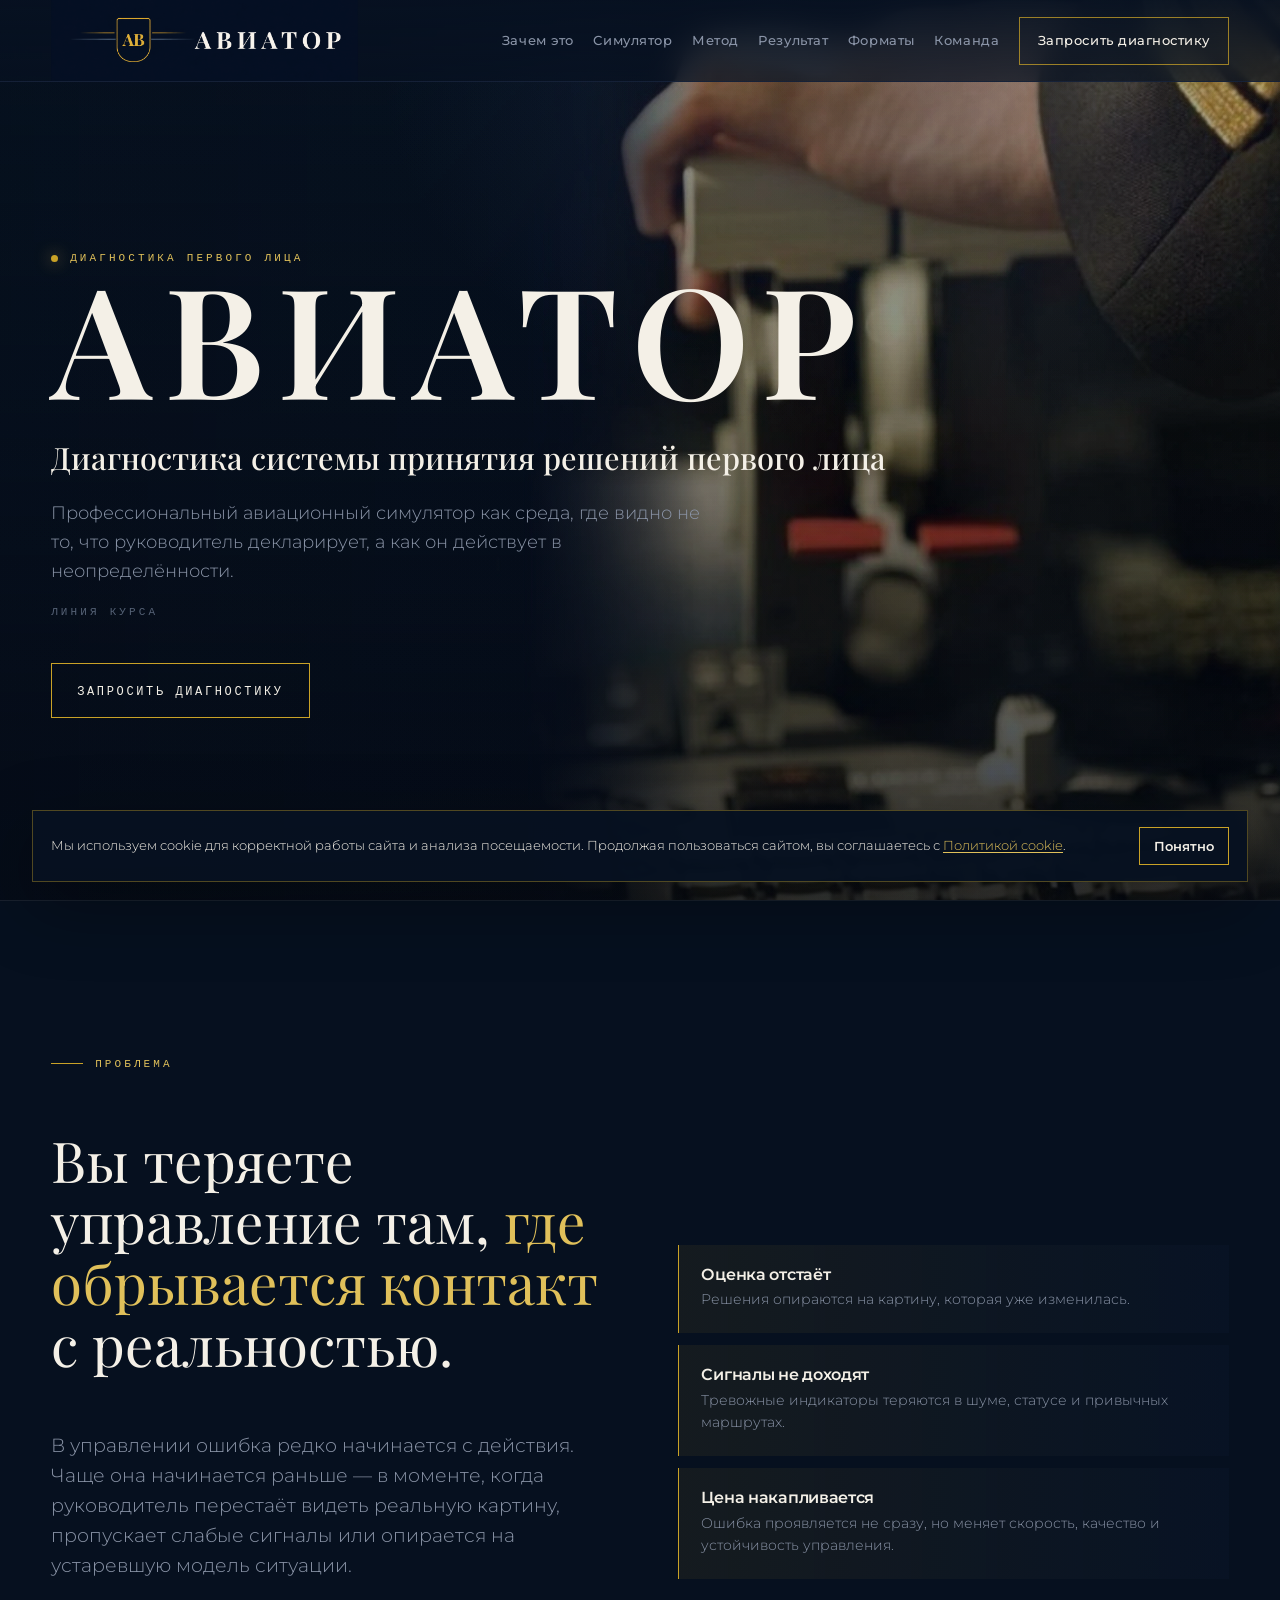
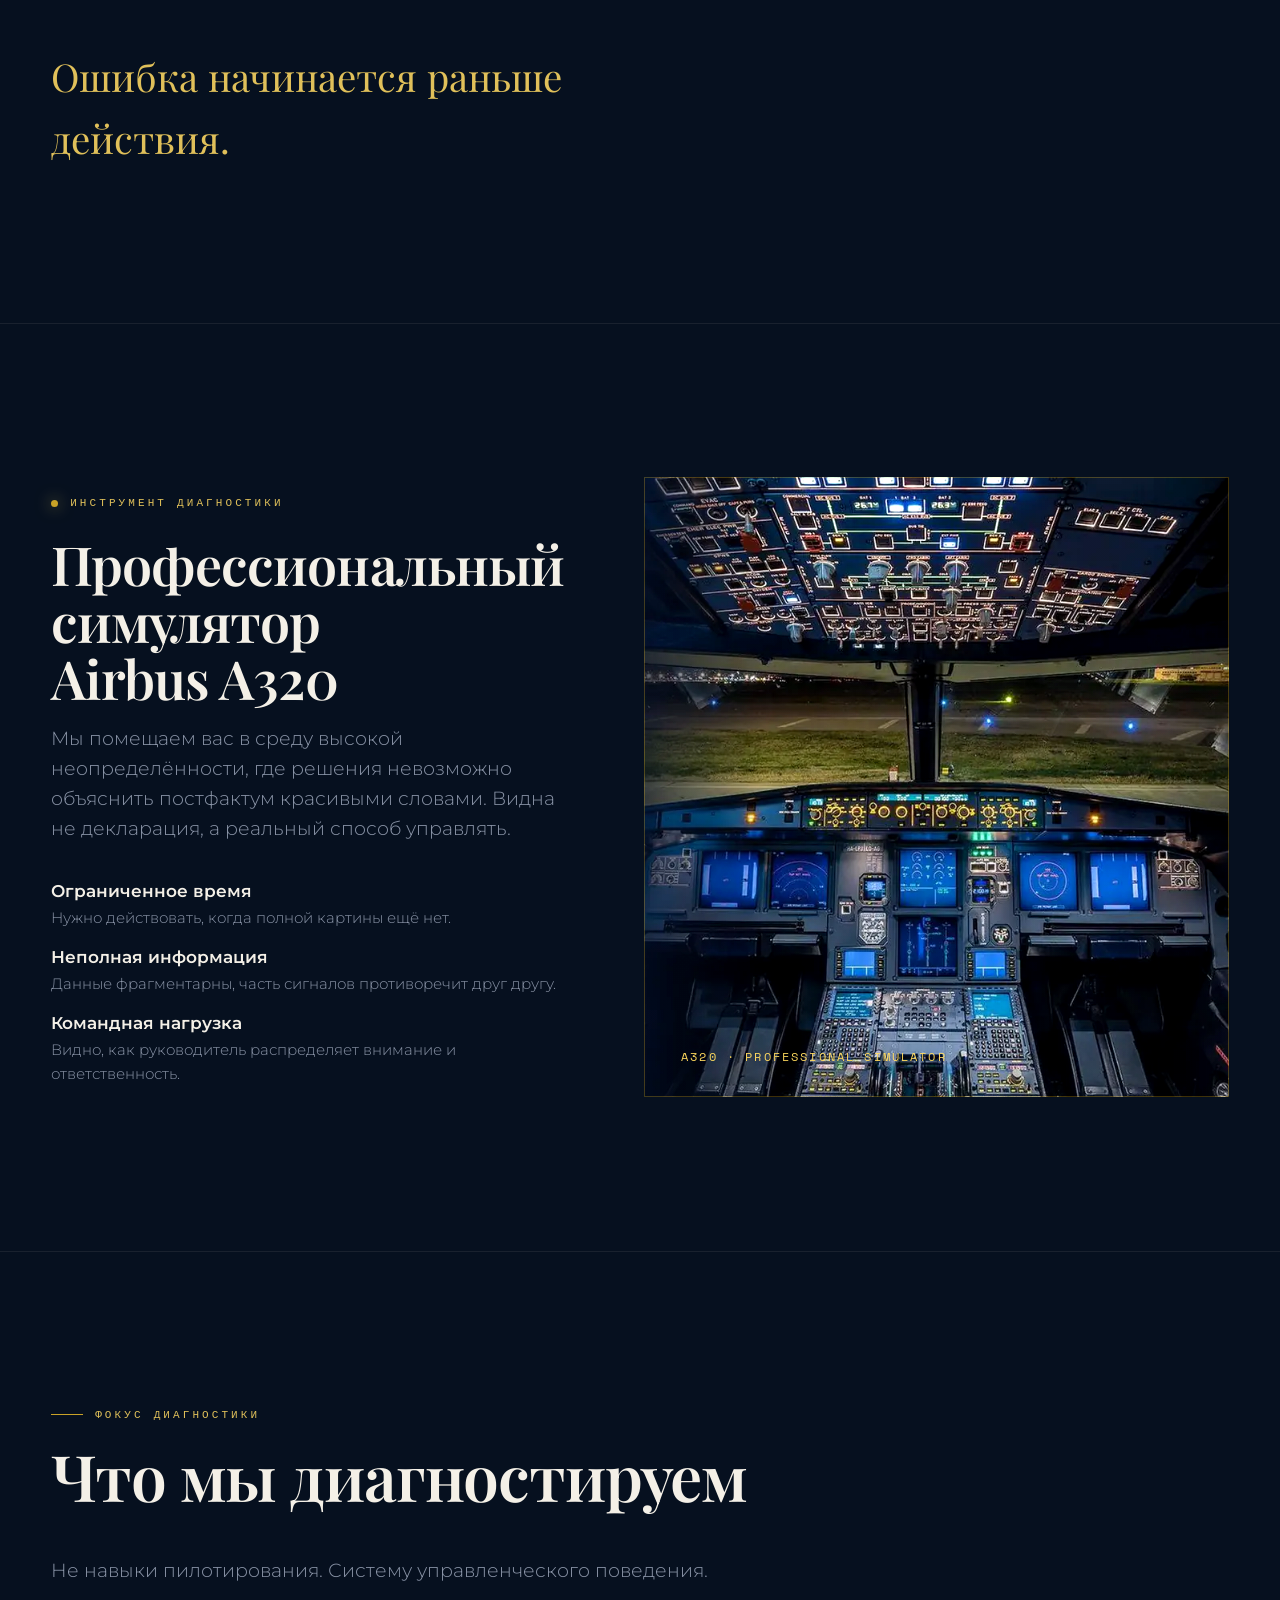
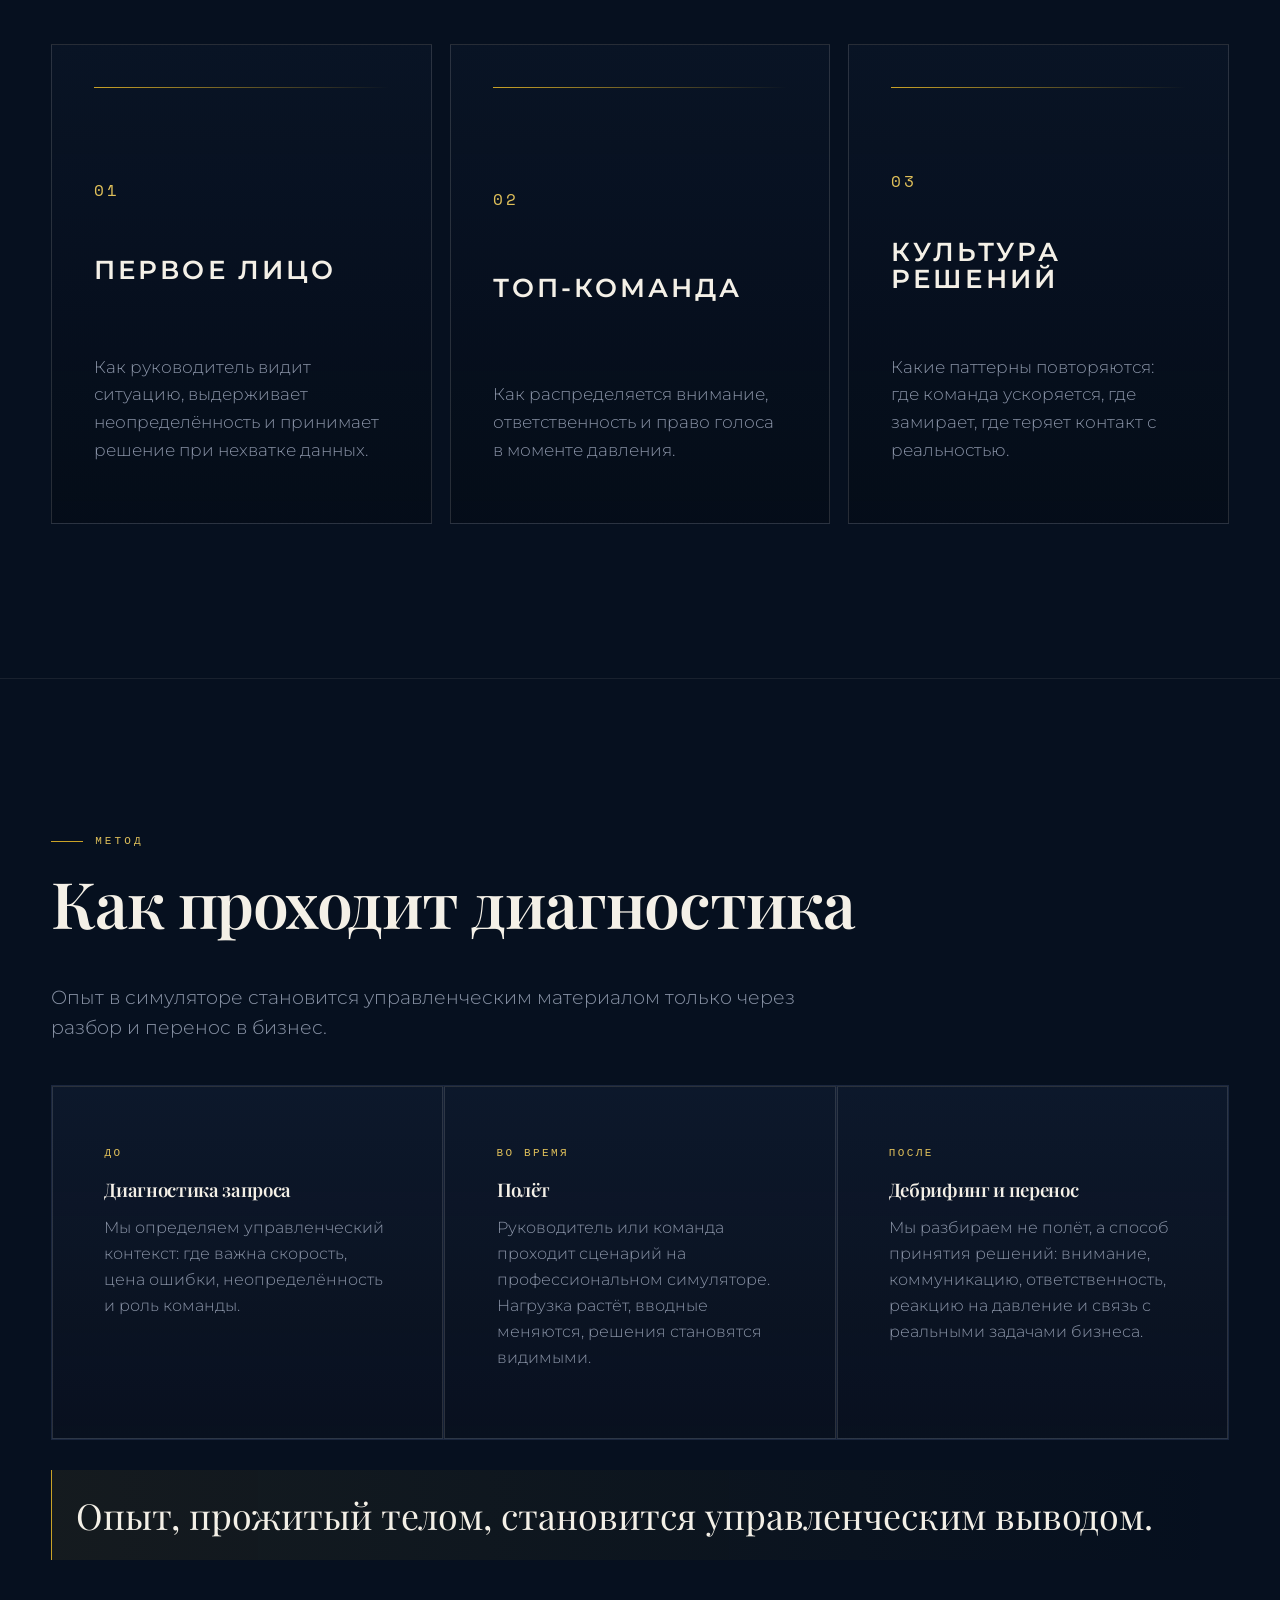
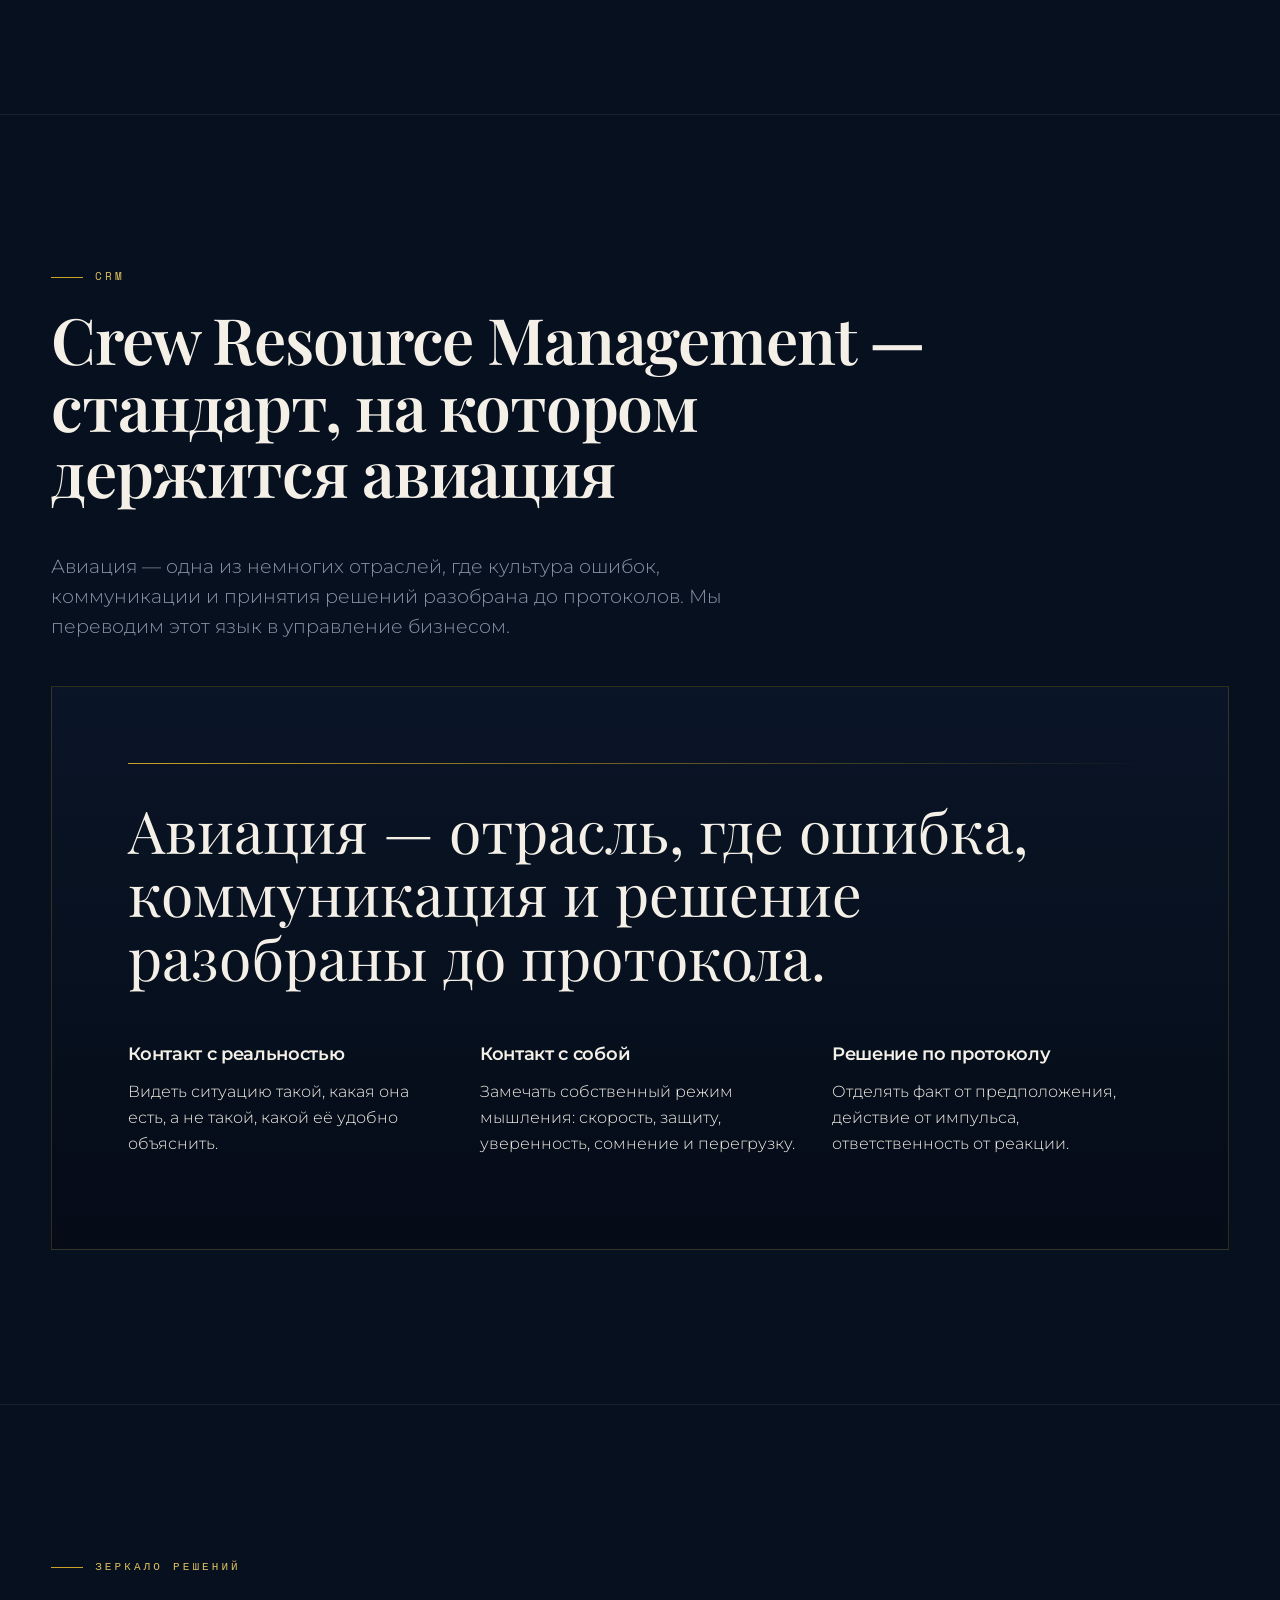
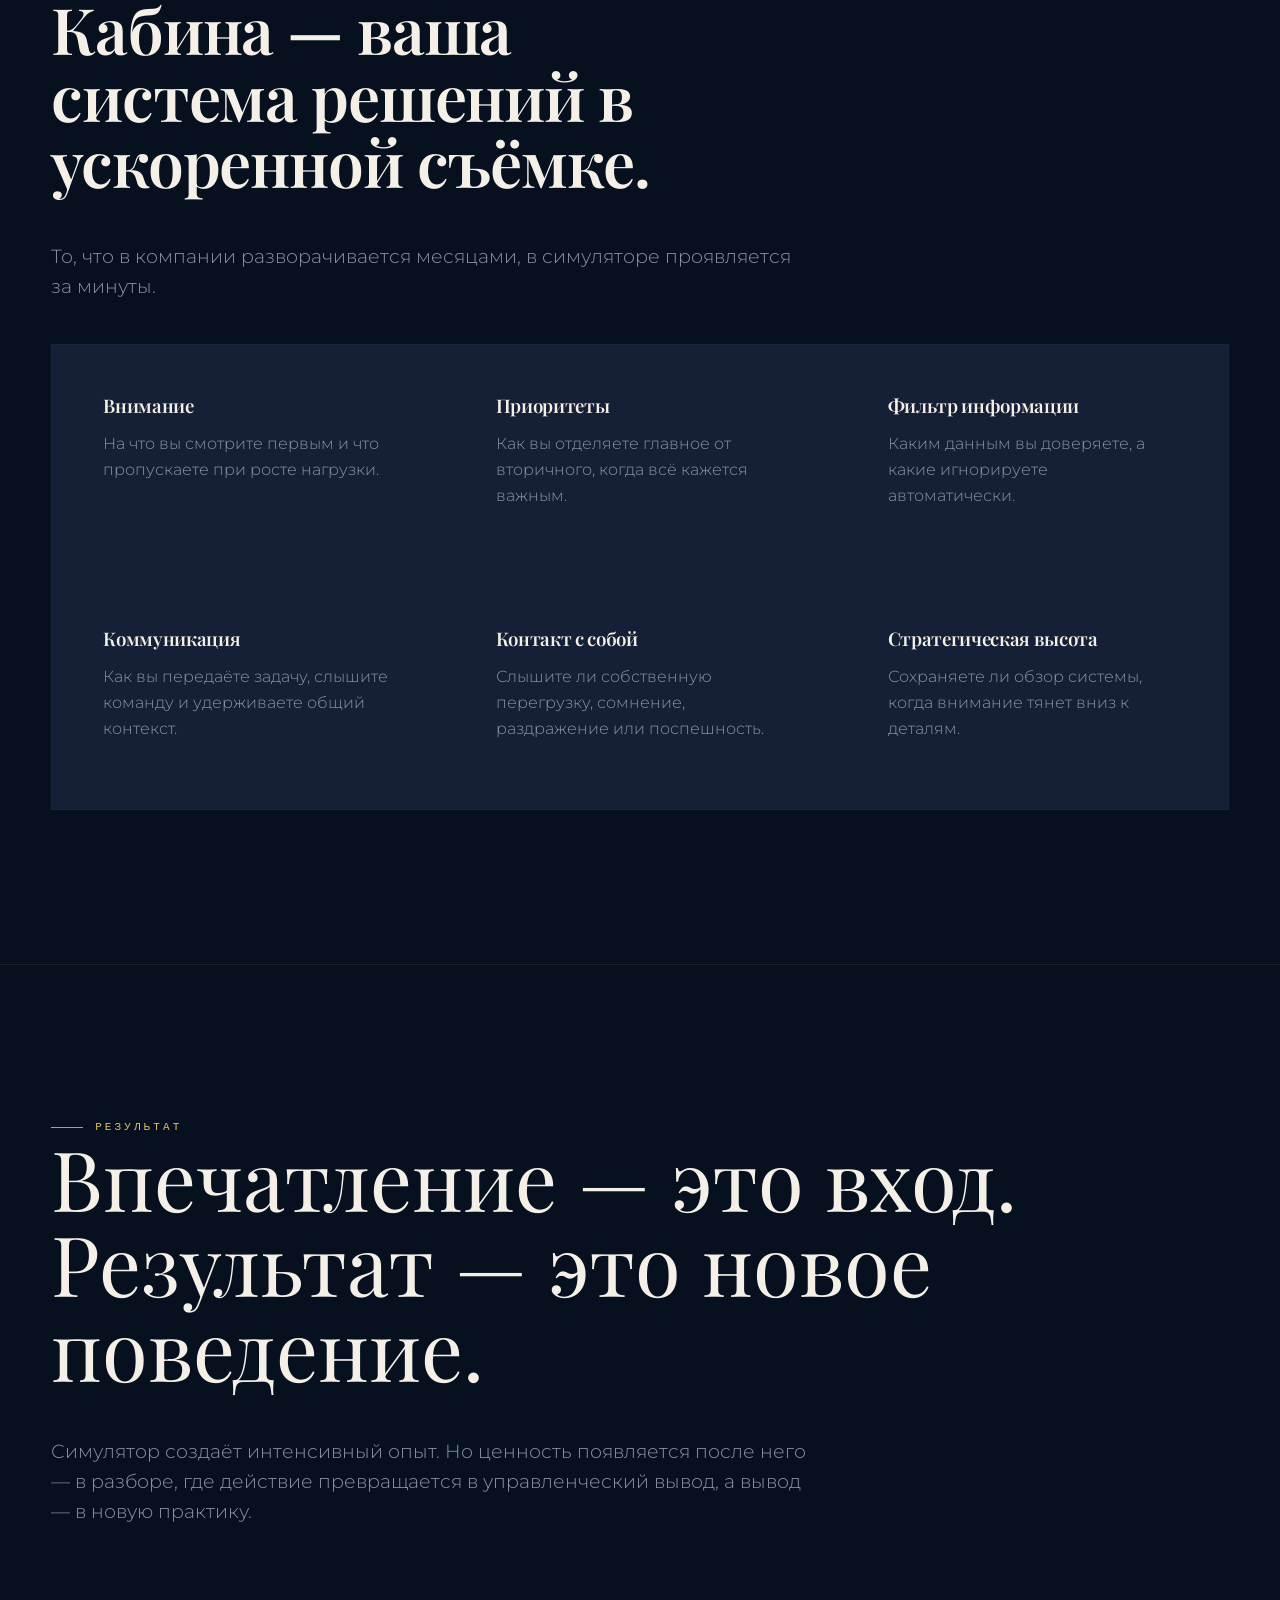
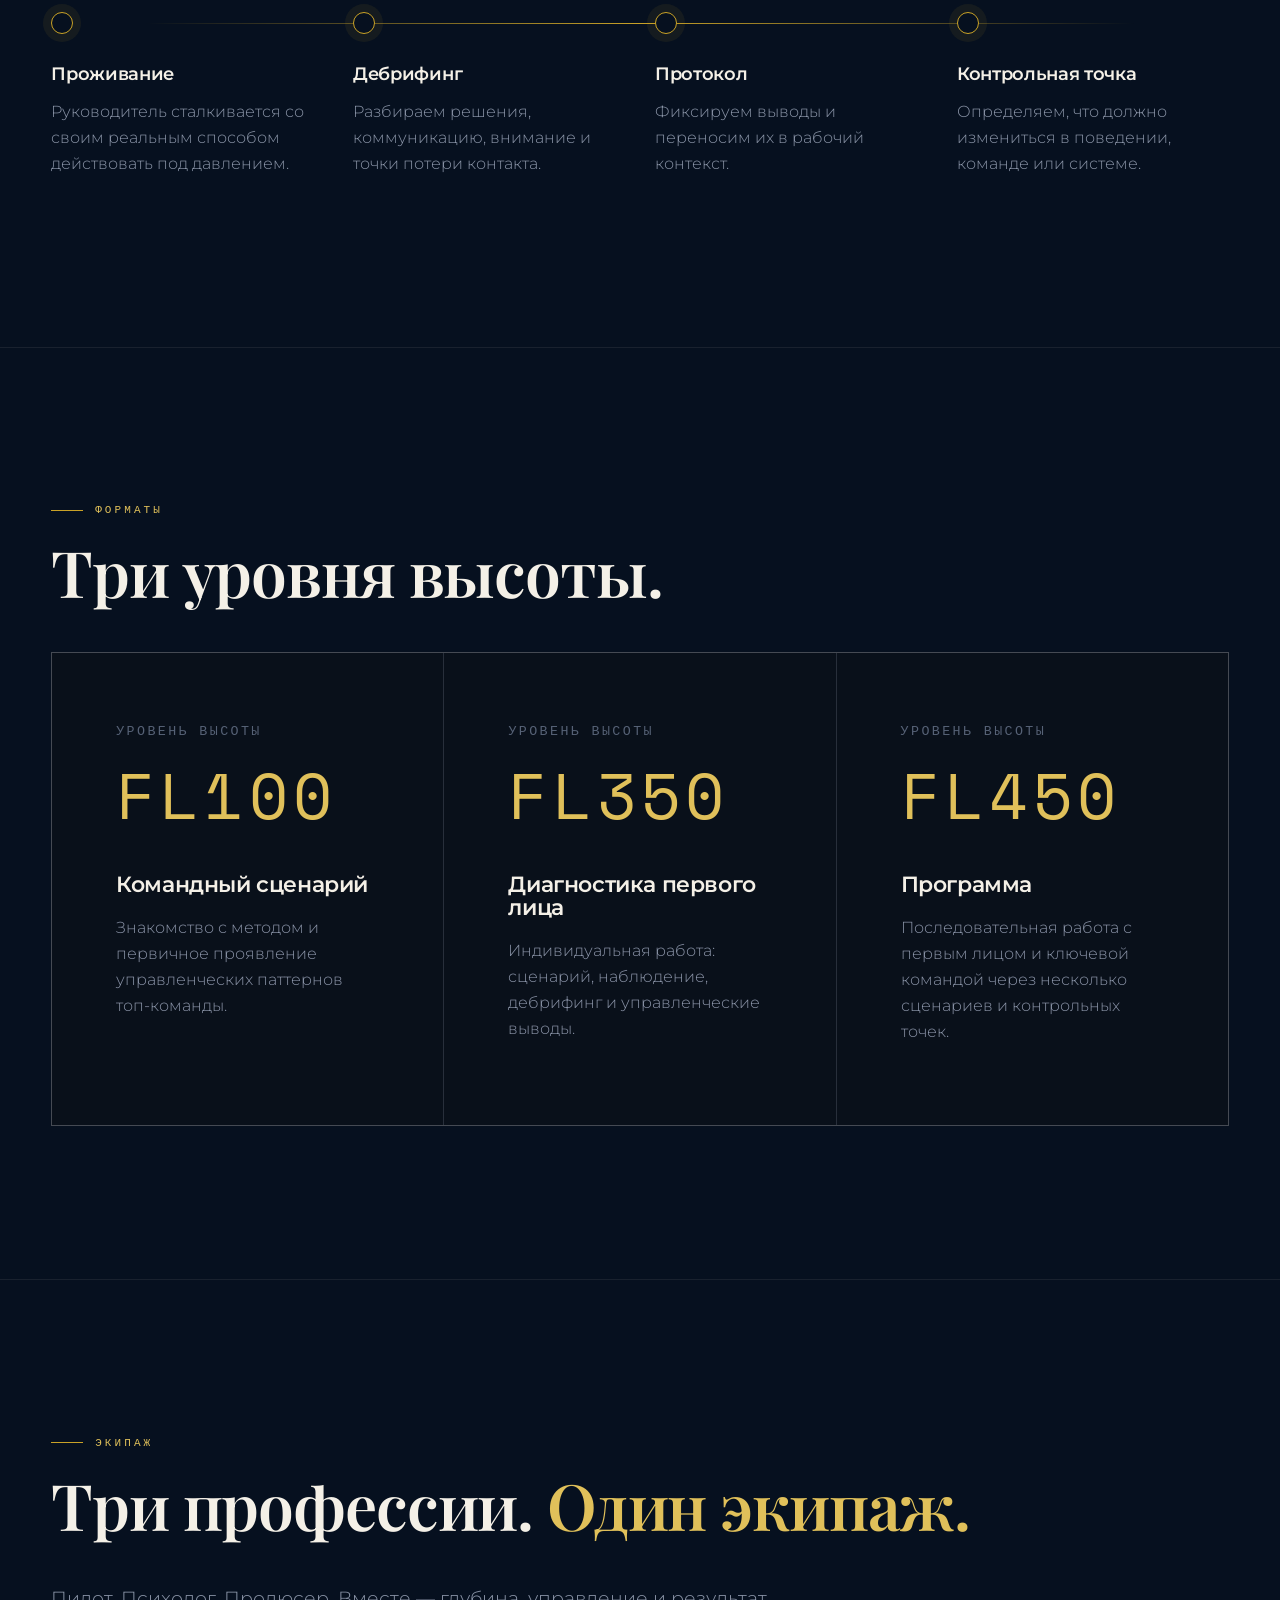
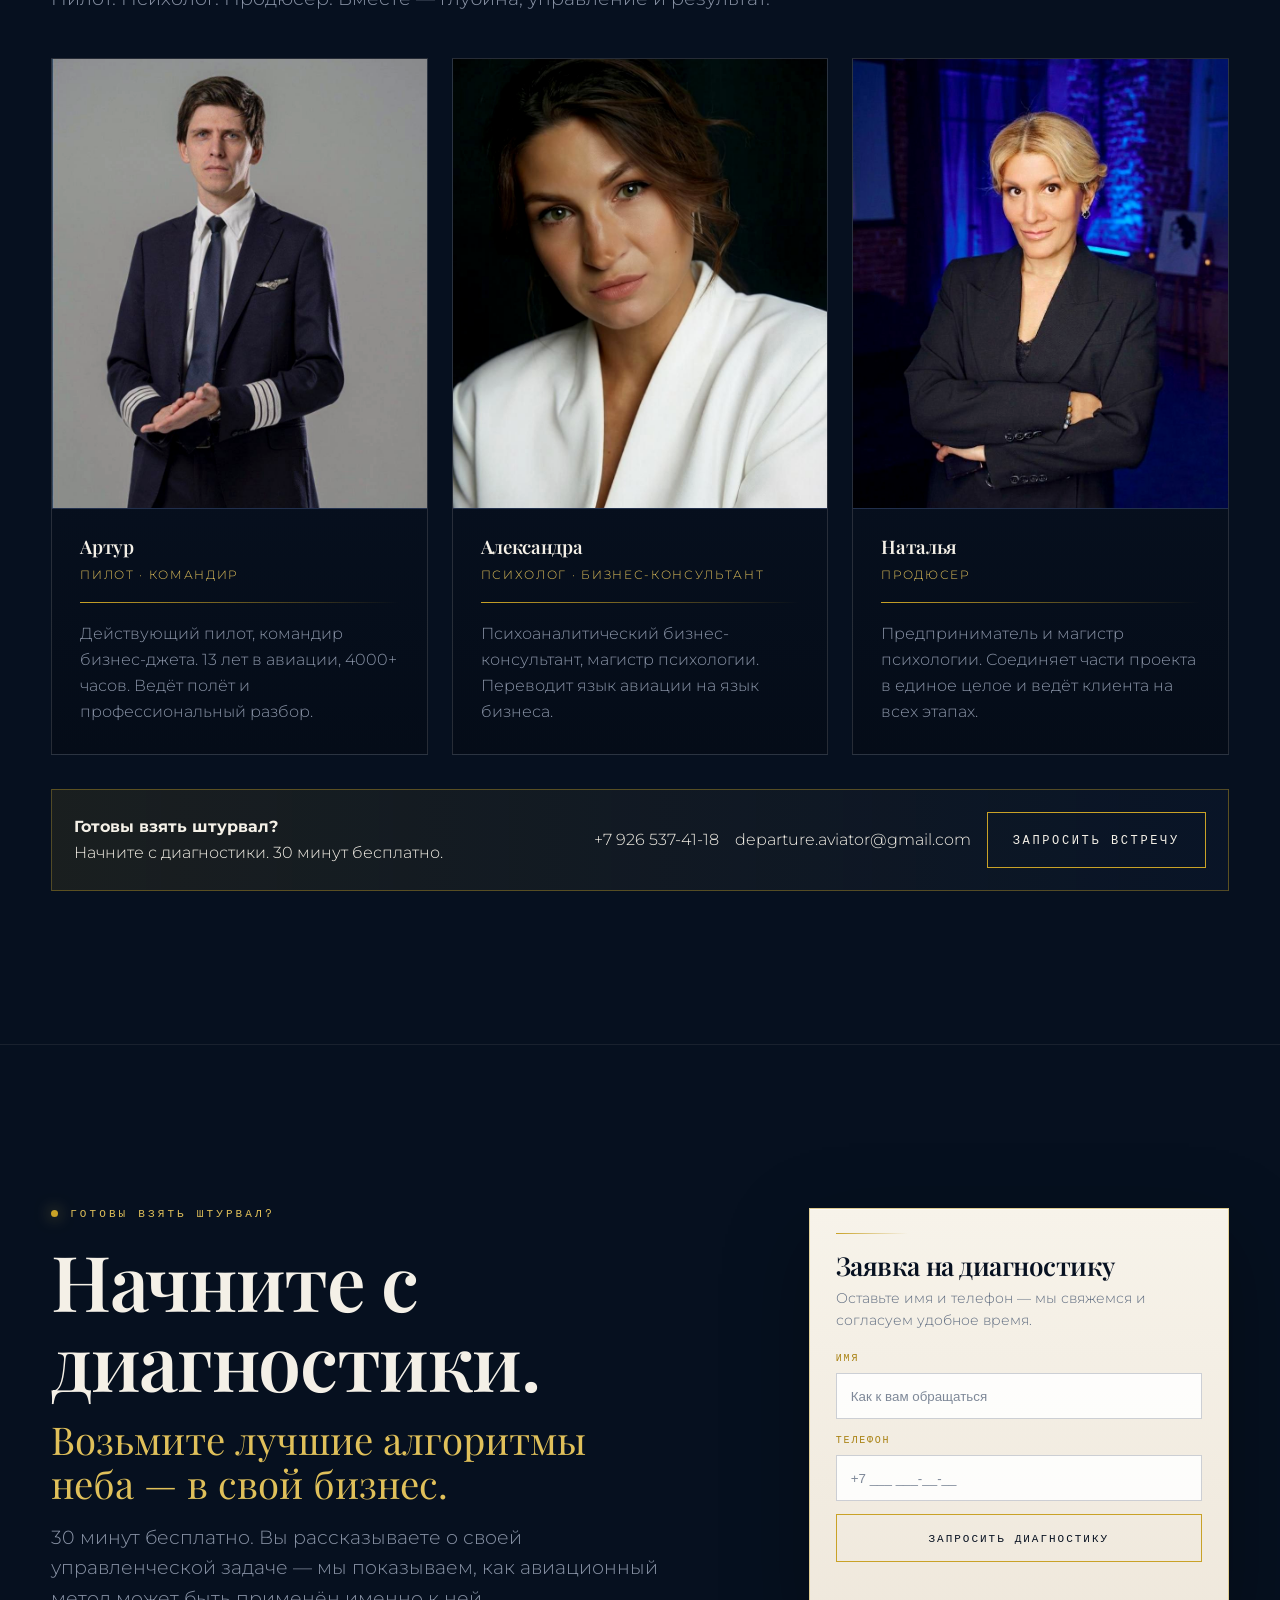
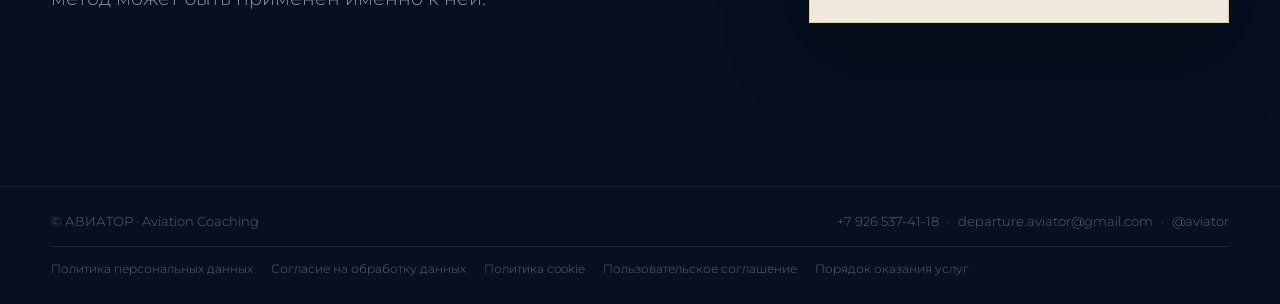
==== commit 3cf1b681: "Improve lead form submission" ====
--- a/index.html
+++ b/index.html
@@ -10,14 +10,14 @@
 <link rel="preconnect" href="https://fonts.gstatic.com" crossorigin>
 <link href="https://fonts.googleapis.com/css2?family=Playfair+Display:wght@500;600;700&family=Montserrat:wght@300;400;500;600;700&family=Space+Mono:wght@400;700&display=swap" rel="stylesheet">
 <style>
-:root{--ink:#06101f;--ink-deep:#081427;--ink-soft:#0b1930;--panel:#0B1628;--line:rgba(201,162,39,.22);--line2:rgba(244,240,231,.14);--gold:#c9a227;--gold2:#e0c05a;--cream:#f4f0e7;--steel:#8a94a7;--steel2:#566276;--pf:"Playfair Display",Georgia,serif;--mn:"Montserrat",system-ui,sans-serif;--mo:"Space Mono",ui-monospace,monospace;--mx:1380px;--pad:clamp(22px,4vw,66px);--nav-h:82px}*{box-sizing:border-box}html{scroll-behavior:smooth;background:var(--ink);max-width:100%;overflow-x:hidden}body{margin:0;background:var(--ink);color:var(--cream);font-family:var(--mn);font-weight:300;line-height:1.62;max-width:100%;overflow-x:hidden}body:before{content:"";position:fixed;inset:0;z-index:0;pointer-events:none;opacity:.22;background-image:linear-gradient(rgba(30,42,68,.66) 1px,transparent 1px),linear-gradient(90deg,rgba(30,42,68,.66) 1px,transparent 1px);background-size:112px 112px;mask-image:radial-gradient(ellipse 82% 72% at 50% 18%,#000 20%,transparent 86%)}body:after{content:"";position:fixed;inset:0;z-index:0;pointer-events:none;background:radial-gradient(900px 640px at 72% 7%,rgba(38,56,92,.42),transparent 60%),linear-gradient(180deg,rgba(5,10,20,.06),rgba(5,10,20,.78)),radial-gradient(ellipse 80% 45% at 50% 115%,rgba(201,162,39,.10),transparent 65%)}a{color:inherit;text-decoration:none}img{display:block;max-width:100%}.wrap{max-width:var(--mx);margin:0 auto;padding-left:var(--pad);padding-right:var(--pad);position:relative;z-index:2}.gold{color:var(--gold2)}h1,h2,h3{font-family:var(--pf);margin:0;letter-spacing:-.018em;line-height:1.04;font-weight:600;hyphens:none;-webkit-hyphens:none;word-break:normal;overflow-wrap:normal}.lead{color:var(--steel);font-size:clamp(17px,1.45vw,21px);max-width:760px}.ey{display:inline-flex;gap:12px;align-items:center;font-family:var(--mo);font-size:11px;letter-spacing:.28em;text-transform:uppercase;color:var(--gold2)}.ey:before{content:"";width:7px;height:7px;border-radius:50%;background:var(--gold);box-shadow:0 0 16px rgba(226,194,92,.72)}.nav,header,section,footer{max-width:100%;overflow-x:hidden}.nav{position:fixed;top:0;left:0;right:0;z-index:100;width:100%;height:var(--nav-h);overflow:hidden;background:linear-gradient(180deg,rgba(7,17,33,.96),rgba(7,17,33,.74));backdrop-filter:blur(16px);border-bottom:1px solid rgba(30,42,68,.66)}.nav .wrap{height:var(--nav-h);display:flex;align-items:center;justify-content:space-between;gap:26px;overflow:hidden}.brand{display:flex;align-items:center;min-width:0}.brand img{display:block;width:clamp(220px,24vw,360px);height:auto;object-fit:contain}.menu-toggle{display:none}.navlinks{display:flex;align-items:center;gap:clamp(12px,1.55vw,24px)}.navlinks a{font-family:var(--mn);font-size:13px;font-weight:500;letter-spacing:.04em;text-transform:none;color:var(--steel);transition:.25s;white-space:nowrap}.navlinks a:hover{color:var(--gold2)}.nav-cta{border:1px solid rgba(201,162,39,.75);padding:12px 18px;color:var(--cream)!important;font-family:var(--mn);font-size:13px;font-weight:600;letter-spacing:.04em;text-transform:none}.btn{display:inline-flex;align-items:center;gap:18px;border:1px solid var(--gold);background:transparent;color:var(--cream);font-family:var(--mo);font-size:12px;letter-spacing:.22em;text-transform:uppercase;padding:17px 25px;cursor:pointer}.btn:hover{background:var(--gold);color:var(--ink)}.ghost{border-color:var(--line2);color:var(--steel);background:rgba(14,27,50,.32)}section{position:relative;padding:clamp(120px,12vw,190px) 0;border-top:1px solid rgba(244,240,231,.08)}.hero{position:relative;min-height:100svh;display:flex;align-items:center;padding:calc(var(--nav-h) + 70px) 0 90px;border-top:none;overflow:hidden;background:linear-gradient(90deg,rgba(7,17,33,.08),rgba(7,17,33,.08)),url('assets/images/hero-slide1-background.webp?v=20260628-slide1');background-size:cover;background-position:center center;background-repeat:no-repeat}.hero-img{display:none}.hero:before{content:"";position:absolute;inset:0;z-index:1;pointer-events:none;background:linear-gradient(90deg,rgba(7,17,33,.18) 0%,rgba(7,17,33,.06) 55%,rgba(7,17,33,.02) 100%)}.hero-copy{position:relative;z-index:2;width:100%;max-width:var(--mx)}.hero-copy .ey,.hero-copy h1,.hero-sub,.hero-text,.hero-actions{max-width:830px}.hero h1{font-size:clamp(72px,12vw,180px);letter-spacing:.08em;text-transform:uppercase;line-height:.88}.hero h1 em{font-style:normal;color:var(--gold2)}.hero-sub{margin-top:34px;font-size:clamp(24px,2.4vw,38px);line-height:1.22;font-weight:500;max-width:860px;font-family:var(--pf)}.hero-text{margin-top:22px;color:var(--steel);font-size:clamp(16px,1.4vw,20px);max-width:655px}.hero-actions{display:flex;gap:16px;flex-wrap:wrap;margin-top:42px}.hero-metrics{display:none;max-width:760px;opacity:.86}.metric{background:rgba(7,17,33,.70);padding:24px}.metric strong{display:block;font-family:var(--mo);font-size:22px;color:var(--gold2)}.metric span{display:block;margin-top:6px;font-size:12px;letter-spacing:.15em;color:var(--steel2);text-transform:uppercase}.shead{margin-bottom:46px}.slabel{font-family:var(--mo);font-size:11px;letter-spacing:.28em;color:var(--gold2);text-transform:uppercase;display:flex;align-items:center;gap:12px}.slabel:before{content:"";width:32px;height:1px;background:var(--gold)}.shead h2{font-size:clamp(34px,5vw,76px);max-width:920px;margin-top:20px}.grid2{display:grid;grid-template-columns:minmax(0,1fr) minmax(0,1fr);gap:clamp(34px,6vw,88px);align-items:center}#environment .grid2{grid-template-columns:minmax(520px,.95fr) minmax(520px,1.05fr);gap:clamp(44px,5vw,88px)}#environment .grid2>div{min-width:0}.problem-statement{font-family:var(--pf);font-size:clamp(31px,4.4vw,72px);line-height:1.09;max-width:850px}.problem-lead{margin-top:24px;max-width:760px}.step{display:inline-flex;margin-bottom:18px;font-family:var(--mo);font-size:11px;letter-spacing:.22em;text-transform:uppercase;color:var(--gold2)}.method-note{margin:30px 0 0;padding:24px;border-left:1px solid var(--gold);font-family:var(--pf);font-size:clamp(24px,2.8vw,38px);line-height:1.18;color:var(--cream);background:linear-gradient(90deg,rgba(201,162,39,.08),transparent)}.symptoms{display:grid;gap:12px}.symptom{padding:22px;border-left:1px solid var(--gold);background:linear-gradient(90deg,rgba(201,162,39,.08),rgba(14,27,50,.28))}.symptom h3{font-family:var(--mn);font-size:16px;font-weight:600;margin-bottom:5px}.symptom p{margin:0;color:var(--steel);font-size:14px}.env-title{max-width:620px;font-size:clamp(40px,4.2vw,64px);line-height:1.06;margin-top:20px;hyphens:none;-webkit-hyphens:none;-ms-hyphens:none;word-break:normal;overflow-wrap:normal;text-wrap:balance}.cockpit{min-height:620px;border:1px solid rgba(201,162,39,.28);background-color:var(--ink);background-image:linear-gradient(180deg,rgba(7,17,33,.02),rgba(7,17,33,.18)),url('assets/images/cockpit-a320.webp?v=20260628-premium-crop');background-size:165% auto;background-position:84% center;background-repeat:no-repeat;filter:brightness(1.14) contrast(1.06) saturate(1.04);position:relative;overflow:hidden}.cockpit:after{content:"A320 · PROFESSIONAL SIMULATOR";position:absolute;left:36px;bottom:30px;font-family:var(--mo);font-size:12px;letter-spacing:.18em;color:var(--gold2);opacity:.95}.conditions{margin-top:34px;display:grid;gap:14px}.condition p{margin:0;color:var(--steel);font-size:15px}.condition b{color:var(--cream);font-weight:600;font-size:17px}.cards3{display:grid;grid-template-columns:repeat(3,minmax(0,1fr));gap:1px;background:rgba(30,42,68,.65);border:1px solid rgba(30,42,68,.65);margin-top:42px}.mirror-grid,.result-grid{grid-template-columns:repeat(3,minmax(0,1fr))}.result-grid{grid-template-columns:repeat(4,minmax(0,1fr))}.card{border:1px solid var(--line2);background:linear-gradient(180deg,rgba(11,22,40,.78),rgba(5,11,22,.72));box-shadow:none}.box{padding:clamp(34px,4vw,58px)}.box p,.box li{color:var(--steel)}.light{background:linear-gradient(180deg,rgba(244,240,231,.96),rgba(229,226,218,.92));color:#0A1428;min-height:340px}.light p,.light li{color:#4c5a70}.crew-grid{display:grid;grid-template-columns:repeat(3,minmax(0,1fr));gap:24px;margin-top:44px}.side-stack{display:contents}.person{overflow:hidden}.person-img{background:#0b1323;overflow:hidden;border-bottom:1px solid rgba(42,59,92,.72)}.person-main .person-img,.person-side .person-img{height:450px}.person-img img{width:100%;height:100%;object-fit:cover;filter:contrast(1.03) saturate(1.04)}.person-main .person-img img{object-position:center 16%}.side-stack .person-side:nth-child(1) .person-img img{object-position:center 14%}.side-stack .person-side:nth-child(2) .person-img img{object-position:center 24%}.person-body{padding:28px;min-height:245px}.role{color:var(--gold2);font-size:12px;letter-spacing:.14em;text-transform:uppercase;margin-top:8px}.roleline{height:1px;background:linear-gradient(90deg,var(--gold),transparent);margin:18px 0}.person-body p{color:var(--steel);margin:0}.contact-strip{margin-top:34px;padding:22px;border:1px solid rgba(201,162,39,.38);background:linear-gradient(90deg,rgba(201,162,39,.1),rgba(14,27,50,.42));display:grid;grid-template-columns:minmax(260px,1fr) auto auto auto;gap:16px;align-items:center}.final-layout{display:grid;grid-template-columns:minmax(0,.95fr) minmax(360px,.78fr);gap:clamp(30px,5vw,72px);align-items:center}.final h2{font-size:clamp(42px,6vw,84px);margin-top:16px}.final-sub{font-family:var(--pf);font-size:clamp(25px,3vw,40px);line-height:1.15;color:var(--gold2);margin-top:16px}.lead-form{position:relative;width:100%;max-width:420px;justify-self:end;padding:24px 26px;border:1px solid rgba(201,162,39,.42);background:linear-gradient(180deg,#f7f3ea 0%,#efe8dc 100%);color:#071121;box-shadow:0 26px 80px rgba(0,0,0,.28),inset 0 1px 0 rgba(255,255,255,.65)}.lead-form:before{content:"";display:block;width:72px;height:1px;background:linear-gradient(90deg,#c9a227,transparent);margin-bottom:18px}.lead-form h3{font-family:var(--pf);font-size:26px;line-height:1.1;margin:0 0 8px;color:#071121}.lead-form p{margin:0 0 18px;color:#5f6c80;font-size:14px;line-height:1.55}.form-row{display:grid;grid-template-columns:1fr;gap:0}.form-field{display:grid;gap:7px;margin-bottom:13px}.form-field label{font-family:var(--mo);font-size:10px;letter-spacing:.18em;text-transform:uppercase;color:#a98213}.form-field input,.form-field textarea{width:100%;border:1px solid rgba(29,43,73,.22);background:rgba(255,255,255,.88);color:#071121;padding:0 14px;outline:none}.form-field input{height:46px}.form-field input::placeholder,.form-field textarea::placeholder{color:#7e8898}.form-field input:focus,.form-field textarea:focus{border-color:rgba(201,162,39,.72);box-shadow:0 0 0 3px rgba(201,162,39,.12)}.form-field textarea{min-height:112px;resize:vertical}.lead-form .btn{width:100%;min-height:48px;justify-content:center;color:#071121;border:1px solid #c9a227;background:transparent;font-size:11px;letter-spacing:.18em;padding:14px 18px}.lead-form .btn:hover{background:#c9a227;color:#071121}.legal-check{display:grid;grid-template-columns:18px 1fr;gap:10px;align-items:start;margin:12px 0 16px;font-size:12px;line-height:1.45;color:#5f6c80}.legal-check input{margin-top:2px;accent-color:var(--gold);width:18px;height:18px}.legal-check span{display:block}.legal-check a{color:#8a6a08;text-decoration:underline;text-underline-offset:2px}.footer-legal{display:flex;flex-wrap:wrap;gap:8px 18px;padding-top:14px;border-top:1px solid rgba(42,59,92,.5);font-size:12px;line-height:1.4}.footer-legal a{color:var(--steel2)}.cookie-banner{position:fixed;left:clamp(16px,3vw,32px);right:clamp(16px,3vw,32px);bottom:18px;z-index:200;display:flex;gap:18px;align-items:center;justify-content:space-between;padding:16px 18px;border:1px solid rgba(201,162,39,.38);background:rgba(7,17,33,.96);color:var(--cream);box-shadow:0 22px 70px rgba(0,0,0,.35);font-size:13px}.cookie-banner[hidden]{display:none}.cookie-banner a{color:var(--gold2);text-decoration:underline;text-underline-offset:2px}.cookie-banner button{flex:0 0 auto;border:1px solid var(--gold);background:transparent;color:var(--cream);padding:10px 14px;cursor:pointer;font-family:var(--mn);font-weight:600}.cookie-banner button:hover{background:var(--gold);color:var(--ink)}.footer{border-top:1px solid rgba(30,42,68,.6);padding:24px 0 26px;color:var(--steel2);font-size:13px}.footer-compact{display:grid;gap:14px}.footer-main{display:flex;align-items:center;justify-content:space-between;gap:24px}.footer-brand{color:var(--steel2);white-space:nowrap}.footer-contacts{display:flex;align-items:center;justify-content:flex-end;gap:8px;flex-wrap:wrap;color:var(--steel2)}.footer a{color:var(--steel2);text-decoration:none;transition:color .2s ease}.footer a:hover{color:var(--gold2)}.rv{opacity:1!important;transform:none!important}
+:root{--ink:#06101f;--ink-deep:#081427;--ink-soft:#0b1930;--panel:#0B1628;--line:rgba(201,162,39,.22);--line2:rgba(244,240,231,.14);--gold:#c9a227;--gold2:#e0c05a;--cream:#f4f0e7;--steel:#8a94a7;--steel2:#566276;--pf:"Playfair Display",Georgia,serif;--mn:"Montserrat",system-ui,sans-serif;--mo:"Space Mono",ui-monospace,monospace;--mx:1380px;--pad:clamp(22px,4vw,66px);--nav-h:82px}*{box-sizing:border-box}html{scroll-behavior:smooth;background:var(--ink);max-width:100%;overflow-x:hidden}body{margin:0;background:var(--ink);color:var(--cream);font-family:var(--mn);font-weight:300;line-height:1.62;max-width:100%;overflow-x:hidden}body:before{content:"";position:fixed;inset:0;z-index:0;pointer-events:none;opacity:.22;background-image:linear-gradient(rgba(30,42,68,.66) 1px,transparent 1px),linear-gradient(90deg,rgba(30,42,68,.66) 1px,transparent 1px);background-size:112px 112px;mask-image:radial-gradient(ellipse 82% 72% at 50% 18%,#000 20%,transparent 86%)}body:after{content:"";position:fixed;inset:0;z-index:0;pointer-events:none;background:radial-gradient(900px 640px at 72% 7%,rgba(38,56,92,.42),transparent 60%),linear-gradient(180deg,rgba(5,10,20,.06),rgba(5,10,20,.78)),radial-gradient(ellipse 80% 45% at 50% 115%,rgba(201,162,39,.10),transparent 65%)}a{color:inherit;text-decoration:none}img{display:block;max-width:100%}.wrap{max-width:var(--mx);margin:0 auto;padding-left:var(--pad);padding-right:var(--pad);position:relative;z-index:2}.gold{color:var(--gold2)}h1,h2,h3{font-family:var(--pf);margin:0;letter-spacing:-.018em;line-height:1.04;font-weight:600;hyphens:none;-webkit-hyphens:none;word-break:normal;overflow-wrap:normal}.lead{color:var(--steel);font-size:clamp(17px,1.45vw,21px);max-width:760px}.ey{display:inline-flex;gap:12px;align-items:center;font-family:var(--mo);font-size:11px;letter-spacing:.28em;text-transform:uppercase;color:var(--gold2)}.ey:before{content:"";width:7px;height:7px;border-radius:50%;background:var(--gold);box-shadow:0 0 16px rgba(226,194,92,.72)}.nav,header,section,footer{max-width:100%;overflow-x:hidden}.nav{position:fixed;top:0;left:0;right:0;z-index:100;width:100%;height:var(--nav-h);overflow:hidden;background:linear-gradient(180deg,rgba(7,17,33,.96),rgba(7,17,33,.74));backdrop-filter:blur(16px);border-bottom:1px solid rgba(30,42,68,.66)}.nav .wrap{height:var(--nav-h);display:flex;align-items:center;justify-content:space-between;gap:26px;overflow:hidden}.brand{display:flex;align-items:center;min-width:0}.brand img{display:block;width:clamp(220px,24vw,360px);height:auto;object-fit:contain}.menu-toggle{display:none}.navlinks{display:flex;align-items:center;gap:clamp(12px,1.55vw,24px)}.navlinks a{font-family:var(--mn);font-size:13px;font-weight:500;letter-spacing:.04em;text-transform:none;color:var(--steel);transition:.25s;white-space:nowrap}.navlinks a:hover{color:var(--gold2)}.nav-cta{border:1px solid rgba(201,162,39,.75);padding:12px 18px;color:var(--cream)!important;font-family:var(--mn);font-size:13px;font-weight:600;letter-spacing:.04em;text-transform:none}.btn{display:inline-flex;align-items:center;gap:18px;border:1px solid var(--gold);background:transparent;color:var(--cream);font-family:var(--mo);font-size:12px;letter-spacing:.22em;text-transform:uppercase;padding:17px 25px;cursor:pointer}.btn:hover{background:var(--gold);color:var(--ink)}.ghost{border-color:var(--line2);color:var(--steel);background:rgba(14,27,50,.32)}section{position:relative;padding:clamp(120px,12vw,190px) 0;border-top:1px solid rgba(244,240,231,.08)}.hero{position:relative;min-height:100svh;display:flex;align-items:center;padding:calc(var(--nav-h) + 70px) 0 90px;border-top:none;overflow:hidden;background:linear-gradient(90deg,rgba(7,17,33,.08),rgba(7,17,33,.08)),url('assets/images/hero-slide1-background.webp?v=20260628-slide1');background-size:cover;background-position:center center;background-repeat:no-repeat}.hero-img{display:none}.hero:before{content:"";position:absolute;inset:0;z-index:1;pointer-events:none;background:linear-gradient(90deg,rgba(7,17,33,.18) 0%,rgba(7,17,33,.06) 55%,rgba(7,17,33,.02) 100%)}.hero-copy{position:relative;z-index:2;width:100%;max-width:var(--mx)}.hero-copy .ey,.hero-copy h1,.hero-sub,.hero-text,.hero-actions{max-width:830px}.hero h1{font-size:clamp(72px,12vw,180px);letter-spacing:.08em;text-transform:uppercase;line-height:.88}.hero h1 em{font-style:normal;color:var(--gold2)}.hero-sub{margin-top:34px;font-size:clamp(24px,2.4vw,38px);line-height:1.22;font-weight:500;max-width:860px;font-family:var(--pf)}.hero-text{margin-top:22px;color:var(--steel);font-size:clamp(16px,1.4vw,20px);max-width:655px}.hero-actions{display:flex;gap:16px;flex-wrap:wrap;margin-top:42px}.hero-metrics{display:none;max-width:760px;opacity:.86}.metric{background:rgba(7,17,33,.70);padding:24px}.metric strong{display:block;font-family:var(--mo);font-size:22px;color:var(--gold2)}.metric span{display:block;margin-top:6px;font-size:12px;letter-spacing:.15em;color:var(--steel2);text-transform:uppercase}.shead{margin-bottom:46px}.slabel{font-family:var(--mo);font-size:11px;letter-spacing:.28em;color:var(--gold2);text-transform:uppercase;display:flex;align-items:center;gap:12px}.slabel:before{content:"";width:32px;height:1px;background:var(--gold)}.shead h2{font-size:clamp(34px,5vw,76px);max-width:920px;margin-top:20px}.grid2{display:grid;grid-template-columns:minmax(0,1fr) minmax(0,1fr);gap:clamp(34px,6vw,88px);align-items:center}#environment .grid2{grid-template-columns:minmax(520px,.95fr) minmax(520px,1.05fr);gap:clamp(44px,5vw,88px)}#environment .grid2>div{min-width:0}.problem-statement{font-family:var(--pf);font-size:clamp(31px,4.4vw,72px);line-height:1.09;max-width:850px}.problem-lead{margin-top:24px;max-width:760px}.step{display:inline-flex;margin-bottom:18px;font-family:var(--mo);font-size:11px;letter-spacing:.22em;text-transform:uppercase;color:var(--gold2)}.method-note{margin:30px 0 0;padding:24px;border-left:1px solid var(--gold);font-family:var(--pf);font-size:clamp(24px,2.8vw,38px);line-height:1.18;color:var(--cream);background:linear-gradient(90deg,rgba(201,162,39,.08),transparent)}.symptoms{display:grid;gap:12px}.symptom{padding:22px;border-left:1px solid var(--gold);background:linear-gradient(90deg,rgba(201,162,39,.08),rgba(14,27,50,.28))}.symptom h3{font-family:var(--mn);font-size:16px;font-weight:600;margin-bottom:5px}.symptom p{margin:0;color:var(--steel);font-size:14px}.env-title{max-width:620px;font-size:clamp(40px,4.2vw,64px);line-height:1.06;margin-top:20px;hyphens:none;-webkit-hyphens:none;-ms-hyphens:none;word-break:normal;overflow-wrap:normal;text-wrap:balance}.cockpit{min-height:620px;border:1px solid rgba(201,162,39,.28);background-color:var(--ink);background-image:linear-gradient(180deg,rgba(7,17,33,.02),rgba(7,17,33,.18)),url('assets/images/cockpit-a320.webp?v=20260628-premium-crop');background-size:165% auto;background-position:84% center;background-repeat:no-repeat;filter:brightness(1.14) contrast(1.06) saturate(1.04);position:relative;overflow:hidden}.cockpit:after{content:"A320 · PROFESSIONAL SIMULATOR";position:absolute;left:36px;bottom:30px;font-family:var(--mo);font-size:12px;letter-spacing:.18em;color:var(--gold2);opacity:.95}.conditions{margin-top:34px;display:grid;gap:14px}.condition p{margin:0;color:var(--steel);font-size:15px}.condition b{color:var(--cream);font-weight:600;font-size:17px}.cards3{display:grid;grid-template-columns:repeat(3,minmax(0,1fr));gap:1px;background:rgba(30,42,68,.65);border:1px solid rgba(30,42,68,.65);margin-top:42px}.mirror-grid,.result-grid{grid-template-columns:repeat(3,minmax(0,1fr))}.result-grid{grid-template-columns:repeat(4,minmax(0,1fr))}.card{border:1px solid var(--line2);background:linear-gradient(180deg,rgba(11,22,40,.78),rgba(5,11,22,.72));box-shadow:none}.box{padding:clamp(34px,4vw,58px)}.box p,.box li{color:var(--steel)}.light{background:linear-gradient(180deg,rgba(244,240,231,.96),rgba(229,226,218,.92));color:#0A1428;min-height:340px}.light p,.light li{color:#4c5a70}.crew-grid{display:grid;grid-template-columns:repeat(3,minmax(0,1fr));gap:24px;margin-top:44px}.side-stack{display:contents}.person{overflow:hidden}.person-img{background:#0b1323;overflow:hidden;border-bottom:1px solid rgba(42,59,92,.72)}.person-main .person-img,.person-side .person-img{height:450px}.person-img img{width:100%;height:100%;object-fit:cover;filter:contrast(1.03) saturate(1.04)}.person-main .person-img img{object-position:center 16%}.side-stack .person-side:nth-child(1) .person-img img{object-position:center 14%}.side-stack .person-side:nth-child(2) .person-img img{object-position:center 24%}.person-body{padding:28px;min-height:245px}.role{color:var(--gold2);font-size:12px;letter-spacing:.14em;text-transform:uppercase;margin-top:8px}.roleline{height:1px;background:linear-gradient(90deg,var(--gold),transparent);margin:18px 0}.person-body p{color:var(--steel);margin:0}.contact-strip{margin-top:34px;padding:22px;border:1px solid rgba(201,162,39,.38);background:linear-gradient(90deg,rgba(201,162,39,.1),rgba(14,27,50,.42));display:grid;grid-template-columns:minmax(260px,1fr) auto auto auto;gap:16px;align-items:center}.final-layout{display:grid;grid-template-columns:minmax(0,.95fr) minmax(360px,.78fr);gap:clamp(30px,5vw,72px);align-items:center}.final h2{font-size:clamp(42px,6vw,84px);margin-top:16px}.final-sub{font-family:var(--pf);font-size:clamp(25px,3vw,40px);line-height:1.15;color:var(--gold2);margin-top:16px}.lead-form{position:relative;width:100%;max-width:420px;justify-self:end;padding:24px 26px;border:1px solid rgba(201,162,39,.42);background:linear-gradient(180deg,#f7f3ea 0%,#efe8dc 100%);color:#071121;box-shadow:0 26px 80px rgba(0,0,0,.28),inset 0 1px 0 rgba(255,255,255,.65)}.lead-form:before{content:"";display:block;width:72px;height:1px;background:linear-gradient(90deg,#c9a227,transparent);margin-bottom:18px}.lead-form h3{font-family:var(--pf);font-size:26px;line-height:1.1;margin:0 0 8px;color:#071121}.lead-form p{margin:0 0 18px;color:#5f6c80;font-size:14px;line-height:1.55}.form-row{display:grid;grid-template-columns:1fr;gap:0}.form-field{display:grid;gap:7px;margin-bottom:13px}.form-field label{font-family:var(--mo);font-size:10px;letter-spacing:.18em;text-transform:uppercase;color:#a98213}.form-field input,.form-field textarea{width:100%;border:1px solid rgba(29,43,73,.22);background:rgba(255,255,255,.88);color:#071121;padding:0 14px;outline:none}.form-field input{height:46px}.form-field input::placeholder,.form-field textarea::placeholder{color:#7e8898}.form-field input:focus,.form-field textarea:focus{border-color:rgba(201,162,39,.72);box-shadow:0 0 0 3px rgba(201,162,39,.12)}.form-field textarea{min-height:112px;resize:vertical}.lead-form .btn{width:100%;min-height:48px;justify-content:center;color:#071121;border:1px solid #c9a227;background:transparent;font-size:11px;letter-spacing:.18em;padding:14px 18px}.lead-form .btn:hover{background:#c9a227;color:#071121}.form-status{min-height:18px;margin:12px 0 0;font-size:12px;line-height:1.45;color:#5f6c80}.form-status-success{color:#2f6b3f}.form-status-error{color:#8b2f2f}.form-status-pending{color:#8a6a08}.lead-form .btn:disabled{opacity:.55;cursor:not-allowed}.legal-check{display:grid;grid-template-columns:18px 1fr;gap:10px;align-items:start;margin:12px 0 16px;font-size:12px;line-height:1.45;color:#5f6c80}.legal-check input{margin-top:2px;accent-color:var(--gold);width:18px;height:18px}.legal-check span{display:block}.legal-check a{color:#8a6a08;text-decoration:underline;text-underline-offset:2px}.footer-legal{display:flex;flex-wrap:wrap;gap:8px 18px;padding-top:14px;border-top:1px solid rgba(42,59,92,.5);font-size:12px;line-height:1.4}.footer-legal a{color:var(--steel2)}.cookie-banner{position:fixed;left:clamp(16px,3vw,32px);right:clamp(16px,3vw,32px);bottom:18px;z-index:200;display:flex;gap:18px;align-items:center;justify-content:space-between;padding:16px 18px;border:1px solid rgba(201,162,39,.38);background:rgba(7,17,33,.96);color:var(--cream);box-shadow:0 22px 70px rgba(0,0,0,.35);font-size:13px}.cookie-banner[hidden]{display:none}.cookie-banner a{color:var(--gold2);text-decoration:underline;text-underline-offset:2px}.cookie-banner button{flex:0 0 auto;border:1px solid var(--gold);background:transparent;color:var(--cream);padding:10px 14px;cursor:pointer;font-family:var(--mn);font-weight:600}.cookie-banner button:hover{background:var(--gold);color:var(--ink)}.footer{border-top:1px solid rgba(30,42,68,.6);padding:24px 0 26px;color:var(--steel2);font-size:13px}.footer-compact{display:grid;gap:14px}.footer-main{display:flex;align-items:center;justify-content:space-between;gap:24px}.footer-brand{color:var(--steel2);white-space:nowrap}.footer-contacts{display:flex;align-items:center;justify-content:flex-end;gap:8px;flex-wrap:wrap;color:var(--steel2)}.footer a{color:var(--steel2);text-decoration:none;transition:color .2s ease}.footer a:hover{color:var(--gold2)}.rv{opacity:1!important;transform:none!important}
 .section-title,.shead h2,.problem-statement,.env-title,.final h2{text-wrap:balance}
 #problem,#environment,#method,#crm,#result{min-height:90vh;display:flex;align-items:center}
 .hero-kicker{margin-top:18px;font-family:var(--mo);font-size:11px;letter-spacing:.28em;text-transform:uppercase;color:var(--steel2)}
 .transition-line{margin-top:clamp(34px,5vw,72px);font-family:var(--pf);font-size:clamp(24px,3vw,42px);color:var(--gold2)}
 .strategy-matrix{display:grid;grid-template-columns:repeat(3,minmax(0,1fr));gap:18px;margin-top:58px}.strategy-panel{min-height:480px;padding:42px;border:1px solid var(--line2);background:linear-gradient(180deg,rgba(11,22,40,.72),rgba(5,11,22,.68));display:flex;flex-direction:column;justify-content:space-between}.strategy-panel:before{content:"";display:block;width:100%;height:1px;background:linear-gradient(90deg,var(--gold),transparent);margin-bottom:36px}.strategy-num{font-family:var(--mo);color:var(--gold2);letter-spacing:.18em}.strategy-panel h3{font-family:var(--mn);font-size:clamp(22px,2vw,32px);letter-spacing:.12em;text-transform:uppercase}.strategy-panel p{color:var(--steel);font-size:17px}.crm-panel{border:1px solid var(--line);background:linear-gradient(180deg,rgba(11,22,40,.9),rgba(5,11,22,.82));padding:clamp(38px,6vw,76px);margin-top:44px}.crm-panel:before{content:"";display:block;height:1px;background:linear-gradient(90deg,var(--gold),transparent);margin-bottom:34px}.crm-big{font-family:var(--pf);font-size:clamp(32px,4.6vw,72px);line-height:1.08;max-width:980px}.crm-principles{display:grid;grid-template-columns:repeat(3,1fr);gap:32px;margin-top:56px}.crm-principles h3{font-family:var(--mn);font-size:18px}.result-title{font-family:var(--pf);font-size:clamp(42px,6.5vw,104px);line-height:1.02;max-width:1160px}.flight-path{position:relative;display:grid;grid-template-columns:repeat(4,1fr);gap:30px;margin-top:72px}.flight-path:before{content:"";position:absolute;left:8%;right:8%;top:24px;height:1px;background:linear-gradient(90deg,transparent,var(--gold),transparent)}.flight-step{position:relative;padding-top:66px}.flight-dot{position:absolute;top:13px;left:0;width:22px;height:22px;border:1px solid var(--gold);border-radius:50%;background:var(--ink);box-shadow:0 0 0 8px rgba(201,162,39,.08)}.flight-step h3{font-family:var(--mn);font-size:18px}.flight-step p{color:var(--steel)}.levels{display:grid;grid-template-columns:repeat(3,1fr);gap:1px;border:1px solid var(--line2);background:var(--line2)}.level{padding:clamp(38px,5vw,68px);background:rgba(5,11,22,.86);min-height:390px}.level-code{font-family:var(--mo);font-size:clamp(46px,5vw,78px);color:var(--gold2);letter-spacing:.08em}.level small{font-family:var(--mo);letter-spacing:.18em;text-transform:uppercase;color:var(--steel2)}.level h3{font-family:var(--mn);font-size:22px;margin:28px 0 18px}.level p{color:var(--steel)}
 @media(max-width:1060px){.strategy-matrix,.crm-principles,.levels,.flight-path{grid-template-columns:1fr}.strategy-panel{min-height:auto}.flight-path{gap:0;margin-left:16px}.flight-path:before{left:10px;right:auto;top:0;bottom:0;width:1px;height:auto}.flight-step{padding:0 0 34px 46px}.flight-dot{left:0;top:2px}.level{min-height:auto}}
-@media(max-width:1060px){.mirror-grid,.result-grid{grid-template-columns:1fr}.navlinks{gap:0}.nav{height:72px;overflow:hidden}.nav .wrap{height:72px;display:flex;align-items:center;justify-content:space-between}.brand img{width:clamp(190px,58vw,240px)}.menu-toggle{display:inline-flex;align-items:center;justify-content:center;gap:10px;min-height:44px;padding:10px 14px;border:1px solid rgba(201,162,39,.65);background:rgba(7,17,33,.92);color:var(--cream);font-family:var(--mn);font-size:13px;font-weight:600;letter-spacing:.04em;cursor:pointer;position:relative;z-index:120}.menu-toggle-icon{width:18px;height:12px;position:relative;display:inline-block;border-top:1px solid currentColor;border-bottom:1px solid currentColor}.menu-toggle-icon::before{content:"";position:absolute;left:0;top:5px;width:100%;height:1px;background:currentColor}.navlinks{position:fixed;top:72px;left:0;right:0;z-index:110;display:grid;width:100%;max-width:100vw;overflow-x:hidden;gap:0;padding:10px var(--pad) 22px;background:rgba(7,17,33,.98);border-bottom:1px solid rgba(201,162,39,.26);box-shadow:0 28px 80px rgba(0,0,0,.38);transform:translateY(-120%);opacity:0;visibility:hidden;pointer-events:none;transition:transform .25s ease,opacity .25s ease,visibility .25s ease}.navlinks.open{transform:translateY(0);opacity:1;visibility:visible;pointer-events:auto}.navlinks a{display:flex;align-items:center;min-height:50px;padding:12px 0;border-bottom:1px solid rgba(42,59,92,.55);font-family:var(--mn);font-size:16px;font-weight:500;letter-spacing:0;text-transform:none;color:var(--cream)}.navlinks a:last-child{border-bottom:none}.nav-cta{justify-content:center;margin-top:14px;border:1px solid var(--gold);color:var(--cream)!important}body.menu-open{overflow:hidden}.hero-img{width:min(68vw,820px);opacity:.84}.grid2,#environment .grid2,.cards3,.crew-grid,.final-layout{grid-template-columns:1fr}.env-title{max-width:100%;font-size:clamp(36px,8vw,54px);text-wrap:pretty}.cockpit{min-height:420px;background-position:64% center}.contact-strip{grid-template-columns:1fr}.side-stack{display:grid;gap:24px}.person-main,.person-side{display:grid;grid-template-columns:1fr 1fr}.person-main .person-img,.person-side .person-img{height:420px}.person-body{min-height:0}}@media(max-width:720px){.hero,#problem,#environment,#method,#crm,#result{min-height:auto}h1,h2,h3,.env-title{hyphens:none;-webkit-hyphens:none;word-break:normal;overflow-wrap:normal}.cockpit:after{left:18px;bottom:18px;font-size:10px}.method-note{font-size:24px}.footer{padding:22px 0 24px}.footer-main{display:grid;gap:10px}.footer-brand{white-space:normal}.footer-contacts{justify-content:flex-start;gap:6px 8px}.footer-legal{display:grid;gap:8px;padding-top:12px;font-size:12px}.cookie-banner{display:grid;gap:12px}.cookie-banner button{width:100%}section{padding:76px 0}.shead{margin-bottom:28px}.shead h2,.env-title,.final h2{font-size:clamp(34px,10vw,50px)}.lead{font-size:16px}.hero{min-height:auto;padding-top:118px;padding-bottom:70px;background:linear-gradient(180deg,rgba(7,17,33,.78),rgba(7,17,33,.92)),url('assets/images/hero-slide1-background.webp?v=20260628-slide1-mobile');background-size:cover;background-position:center top}.hero-img{display:none}.hero h1{font-size:clamp(54px,16vw,82px);letter-spacing:.04em}.hero-sub{font-size:20px}.hero-text{font-size:16px}.hero-actions{display:grid;gap:12px}.hero-actions .btn{width:100%;justify-content:center}.hero-metrics{grid-template-columns:1fr}.btn{min-height:48px;justify-content:center;text-align:center}.person-main,.person-side{display:block}.person-main .person-img,.person-side .person-img{height:390px}.person-main .person-img img{object-position:center 18%}.side-stack .person-side:nth-child(1) .person-img img{object-position:center 14%}.side-stack .person-side:nth-child(2) .person-img img{object-position:center 16%}.person-body{padding:22px}.final-layout{grid-template-columns:1fr;gap:30px}.lead-form{max-width:none;justify-self:stretch;padding:22px}.form-row{grid-template-columns:1fr;gap:0}.form-field input{height:48px}.lead-form .btn{min-height:50px}}
+@media(max-width:1060px){.mirror-grid,.result-grid{grid-template-columns:1fr}.navlinks{gap:0}.nav{height:72px;overflow:hidden}.nav .wrap{height:72px;display:flex;align-items:center;justify-content:space-between}.brand img{width:clamp(190px,58vw,240px)}.menu-toggle{display:inline-flex;align-items:center;justify-content:center;gap:10px;min-height:44px;padding:10px 14px;border:1px solid rgba(201,162,39,.65);background:rgba(7,17,33,.92);color:var(--cream);font-family:var(--mn);font-size:13px;font-weight:600;letter-spacing:.04em;cursor:pointer;position:relative;z-index:120}.menu-toggle-icon{width:18px;height:12px;position:relative;display:inline-block;border-top:1px solid currentColor;border-bottom:1px solid currentColor}.menu-toggle-icon::before{content:"";position:absolute;left:0;top:5px;width:100%;height:1px;background:currentColor}.navlinks{position:fixed;top:72px;left:0;right:0;z-index:110;display:grid;width:100%;max-width:100vw;overflow-x:hidden;gap:0;padding:10px var(--pad) 22px;background:rgba(7,17,33,.98);border-bottom:1px solid rgba(201,162,39,.26);box-shadow:0 28px 80px rgba(0,0,0,.38);transform:translateY(-120%);opacity:0;visibility:hidden;pointer-events:none;transition:transform .25s ease,opacity .25s ease,visibility .25s ease}.navlinks.open{transform:translateY(0);opacity:1;visibility:visible;pointer-events:auto}.navlinks a{display:flex;align-items:center;min-height:50px;padding:12px 0;border-bottom:1px solid rgba(42,59,92,.55);font-family:var(--mn);font-size:16px;font-weight:500;letter-spacing:0;text-transform:none;color:var(--cream)}.navlinks a:last-child{border-bottom:none}.nav-cta{justify-content:center;margin-top:14px;border:1px solid var(--gold);color:var(--cream)!important}body.menu-open{overflow:hidden}.hero-img{width:min(68vw,820px);opacity:.84}.grid2,#environment .grid2,.cards3,.crew-grid,.final-layout{grid-template-columns:1fr}.env-title{max-width:100%;font-size:clamp(36px,8vw,54px);text-wrap:pretty}.cockpit{min-height:420px;background-position:64% center}.contact-strip{grid-template-columns:1fr}.side-stack{display:grid;gap:24px}.person-main,.person-side{display:grid;grid-template-columns:1fr 1fr}.person-main .person-img,.person-side .person-img{height:420px}.person-body{min-height:0}}@media(max-width:720px){.hero,#problem,#environment,#method,#crm,#result{min-height:auto}h1,h2,h3,.env-title{hyphens:none;-webkit-hyphens:none;word-break:normal;overflow-wrap:normal}.cockpit:after{left:18px;bottom:18px;font-size:10px}.method-note{font-size:24px}.footer{padding:22px 0 24px}.footer-main{display:grid;gap:10px}.footer-brand{white-space:normal}.footer-contacts{justify-content:flex-start;gap:6px 8px}.footer-legal{display:grid;gap:8px;padding-top:12px;font-size:12px}.cookie-banner{display:grid;gap:12px}.cookie-banner button{width:100%}section{padding:76px 0}.shead{margin-bottom:28px}.shead h2,.env-title,.final h2{font-size:clamp(34px,10vw,50px)}.lead{font-size:16px}.hero{min-height:auto;padding-top:118px;padding-bottom:72px;background:linear-gradient(180deg,rgba(7,17,33,.52) 0%,rgba(7,17,33,.86) 68%,rgba(7,17,33,.94) 100%),url('assets/images/hero-slide1-background.webp?v=20260628-mobile-2');background-size:cover;background-position:62% center;background-repeat:no-repeat}.hero-img{display:none}.hero h1{font-size:clamp(54px,16vw,82px);letter-spacing:.04em}.hero-sub{font-size:20px}.hero-text{font-size:16px}.hero-actions{display:grid;gap:12px}.hero-actions .btn{width:100%;justify-content:center}.hero-metrics{grid-template-columns:1fr}.btn{min-height:48px;justify-content:center;text-align:center}.person-main,.person-side{display:block}.person-main .person-img,.person-side .person-img{height:390px}.person-main .person-img img{object-position:center 18%}.side-stack .person-side:nth-child(1) .person-img img{object-position:center 14%}.side-stack .person-side:nth-child(2) .person-img img{object-position:center 16%}.person-body{padding:22px}.final-layout{grid-template-columns:1fr;gap:30px}.lead-form{max-width:none;justify-self:stretch;padding:22px}.form-row{grid-template-columns:1fr;gap:0}.form-field input{height:48px}.lead-form .btn{min-height:50px}}
 </style>
 </head>
 <body>
@@ -32,7 +32,7 @@
 <section id="result"><div class="wrap"><div class="shead"><div class="slabel">Результат</div><div class="result-title">Впечатление — это вход.<br>Результат — это новое поведение.</div></div><p class="lead">Симулятор создаёт интенсивный опыт. Но ценность появляется после него — в разборе, где действие превращается в управленческий вывод, а вывод — в новую практику.</p><div class="flight-path"><article class="flight-step"><span class="flight-dot"></span><h3>Проживание</h3><p>Руководитель сталкивается со своим реальным способом действовать под давлением.</p></article><article class="flight-step"><span class="flight-dot"></span><h3>Дебрифинг</h3><p>Разбираем решения, коммуникацию, внимание и точки потери контакта.</p></article><article class="flight-step"><span class="flight-dot"></span><h3>Протокол</h3><p>Фиксируем выводы и переносим их в рабочий контекст.</p></article><article class="flight-step"><span class="flight-dot"></span><h3>Контрольная точка</h3><p>Определяем, что должно измениться в поведении, команде или системе.</p></article></div></div></section>
 <section id="formats"><div class="wrap"><div class="shead"><div class="slabel">Форматы</div><h2>Три уровня высоты.</h2></div><div class="levels"><article class="level"><small>уровень высоты</small><div class="level-code">FL100</div><h3>Командный сценарий</h3><p>Знакомство с методом и первичное проявление управленческих паттернов топ-команды.</p></article><article class="level"><small>уровень высоты</small><div class="level-code">FL350</div><h3>Диагностика первого лица</h3><p>Индивидуальная работа: сценарий, наблюдение, дебрифинг и управленческие выводы.</p></article><article class="level"><small>уровень высоты</small><div class="level-code">FL450</div><h3>Программа</h3><p>Последовательная работа с первым лицом и ключевой командой через несколько сценариев и контрольных точек.</p></article></div></div></section>
 <section id="crew"><div class="wrap"><div class="shead"><div class="slabel">Экипаж</div><h2>Три профессии. <span class="gold">Один экипаж.</span></h2></div><p class="lead">Пилот. Психолог. Продюсер. Вместе — глубина, управление и результат.</p><div class="crew-grid"><article class="person person-main card"><div class="person-img"><img src="assets/images/crew-artur-presentation.webp?v=20260627-4" alt="Артур, пилот и командир" loading="lazy"></div><div class="person-body"><h3>Артур</h3><div class="role">Пилот · командир</div><div class="roleline"></div><p>Действующий пилот, командир бизнес-джета. 13 лет в авиации, 4000+ часов. Ведёт полёт и профессиональный разбор.</p></div></article><div class="side-stack"><article class="person person-side card"><div class="person-img"><img src="assets/images/crew-alexandra-presentation.webp?v=20260627-4" alt="Александра, психолог и бизнес-консультант" loading="lazy"></div><div class="person-body"><h3>Александра</h3><div class="role">Психолог · бизнес-консультант</div><div class="roleline"></div><p>Психоаналитический бизнес-консультант, магистр психологии. Переводит язык авиации на язык бизнеса.</p></div></article><article class="person person-side card"><div class="person-img"><img src="assets/images/crew-natalia-presentation.webp?v=20260627-4" alt="Наталья, продюсер" loading="lazy"></div><div class="person-body"><h3>Наталья</h3><div class="role">Продюсер</div><div class="roleline"></div><p>Предприниматель и магистр психологии. Соединяет части проекта в единое целое и ведёт клиента на всех этапах.</p></div></article></div></div><div class="contact-strip"><div><b>Готовы взять штурвал?</b><br><span>Начните с диагностики. 30 минут бесплатно.</span></div><a href="tel:+79265374118">+7 926 537-41-18</a><a href="mailto:departure.aviator@gmail.com">departure.aviator@gmail.com</a><a class="btn" href="#meeting">Запросить встречу</a></div></div></section>
-<section class="final" id="meeting"><div class="wrap final-layout"><div><div class="ey">Готовы взять штурвал?</div><h2>Начните с диагностики.</h2><div class="final-sub">Возьмите лучшие алгоритмы неба — в свой бизнес.</div><p class="lead">30 минут бесплатно. Вы рассказываете о своей управленческой задаче — мы показываем, как авиационный метод может быть применён именно к ней.</p></div><form class="lead-form" action="mailto:departure.aviator@gmail.com" method="post" enctype="text/plain"><h3>Заявка на диагностику</h3><p>Оставьте имя и телефон — мы свяжемся и согласуем удобное время.</p><div class="form-row"><div class="form-field"><label>Имя</label><input name="Имя" type="text" placeholder="Как к вам обращаться" required></div><div class="form-field"><label>Телефон</label><input name="Телефон" type="tel" placeholder="+7 ..." required></div></div><label class="legal-check"><input name="Согласие" type="checkbox" required><span>Я согласен(на) на обработку персональных данных в соответствии с <a href="legal/personal-data-policy.html" target="_blank">Политикой обработки персональных данных</a> и даю <a href="legal/personal-data-consent.html" target="_blank">Согласие на обработку персональных данных</a>.</span></label><button class="btn" type="submit">Запросить диагностику</button></form></div></section>
+<section class="final" id="meeting"><div class="wrap final-layout"><div><div class="ey">Готовы взять штурвал?</div><h2>Начните с диагностики.</h2><div class="final-sub">Возьмите лучшие алгоритмы неба — в свой бизнес.</div><p class="lead">30 минут бесплатно. Вы рассказываете о своей управленческой задаче — мы показываем, как авиационный метод может быть применён именно к ней.</p></div><form class="lead-form" id="leadForm" novalidate><h3>Заявка на диагностику</h3><p>Оставьте имя и телефон — мы свяжемся и согласуем удобное время.</p><div class="form-row"><div class="form-field"><label for="leadName">Имя</label><input id="leadName" name="name" type="text" placeholder="Как к вам обращаться" required></div><div class="form-field"><label for="leadPhone">Телефон</label><input id="leadPhone" name="phone" type="tel" inputmode="tel" autocomplete="tel" placeholder="+7 ___ ___-__-__" required></div></div><button class="btn" type="submit">Запросить диагностику</button><p class="form-status" id="formStatus" aria-live="polite"></p></form></div></section>
 <footer class="footer">
   <div class="wrap footer-compact">
     <div class="footer-main">
@@ -127,5 +127,152 @@
     });
   })();
 </script>
+<script>
+  (function () {
+    var phoneInput = document.getElementById('leadPhone');
+
+    if (!phoneInput) {
+      return;
+    }
+
+    function getDigits(value) {
+      return value.replace(/\D/g, '');
+    }
+
+    function formatPhone(value) {
+      var digits = getDigits(value);
+
+      if (digits.charAt(0) === '8') {
+        digits = '7' + digits.slice(1);
+      }
+
+      if (digits.charAt(0) !== '7') {
+        digits = '7' + digits;
+      }
+
+      digits = digits.slice(0, 11);
+
+      var result = '+7';
+
+      if (digits.length > 1) {
+        result += ' ' + digits.slice(1, 4);
+      }
+
+      if (digits.length >= 5) {
+        result += ' ' + digits.slice(4, 7);
+      }
+
+      if (digits.length >= 8) {
+        result += '-' + digits.slice(7, 9);
+      }
+
+      if (digits.length >= 10) {
+        result += '-' + digits.slice(9, 11);
+      }
+
+      return result;
+    }
+
+    phoneInput.addEventListener('focus', function () {
+      if (!phoneInput.value) {
+        phoneInput.value = '+7 ';
+      }
+    });
+
+    phoneInput.addEventListener('input', function () {
+      phoneInput.value = formatPhone(phoneInput.value);
+    });
+  })();
+</script>
+<script>
+  (function () {
+    var form = document.getElementById('leadForm');
+    var nameInput = document.getElementById('leadName');
+    var phoneInput = document.getElementById('leadPhone');
+    var status = document.getElementById('formStatus');
+
+    var FORM_ENDPOINT = '';
+
+    if (!form || !nameInput || !phoneInput || !status) {
+      return;
+    }
+
+    function getDigits(value) {
+      return value.replace(/\D/g, '');
+    }
+
+    function setStatus(message, type) {
+      status.textContent = message;
+      status.className = 'form-status';
+      if (type) {
+        status.classList.add('form-status-' + type);
+      }
+    }
+
+    form.addEventListener('submit', function (event) {
+      event.preventDefault();
+
+      var name = nameInput.value.trim();
+      var phone = phoneInput.value.trim();
+      var digits = getDigits(phone);
+
+      if (!name) {
+        setStatus('Укажите имя.', 'error');
+        nameInput.focus();
+        return;
+      }
+
+      if (digits.length !== 11 || digits.charAt(0) !== '7') {
+        setStatus('Укажите телефон в формате +7 999 999-99-99.', 'error');
+        phoneInput.focus();
+        return;
+      }
+
+      if (!FORM_ENDPOINT) {
+        setStatus('Форма ещё не подключена. Свяжитесь с нами по телефону: +7 926 537-41-18.', 'error');
+        return;
+      }
+
+      var submitButton = form.querySelector('button[type="submit"]');
+      if (submitButton) {
+        submitButton.disabled = true;
+        submitButton.textContent = 'Отправляем...';
+      }
+
+      setStatus('Отправляем заявку...', 'pending');
+
+      fetch(FORM_ENDPOINT, {
+        method: 'POST',
+        headers: {
+          'Content-Type': 'application/json',
+          'Accept': 'application/json'
+        },
+        body: JSON.stringify({
+          name: name,
+          phone: phone,
+          source: 'aviator.aateam.ru',
+          page: window.location.href
+        })
+      })
+      .then(function (response) {
+        if (!response.ok) {
+          throw new Error('Request failed');
+        }
+
+        form.reset();
+        setStatus('Заявка отправлена. Мы свяжемся с вами в ближайшее время.', 'success');
+      })
+      .catch(function () {
+        setStatus('Не удалось отправить заявку. Позвоните нам: +7 926 537-41-18 или напишите на departure.aviator@gmail.com.', 'error');
+      })
+      .finally(function () {
+        if (submitButton) {
+          submitButton.disabled = false;
+          submitButton.textContent = 'Запросить диагностику';
+        }
+      });
+    });
+  })();
+</script>
 </body>
 </html>
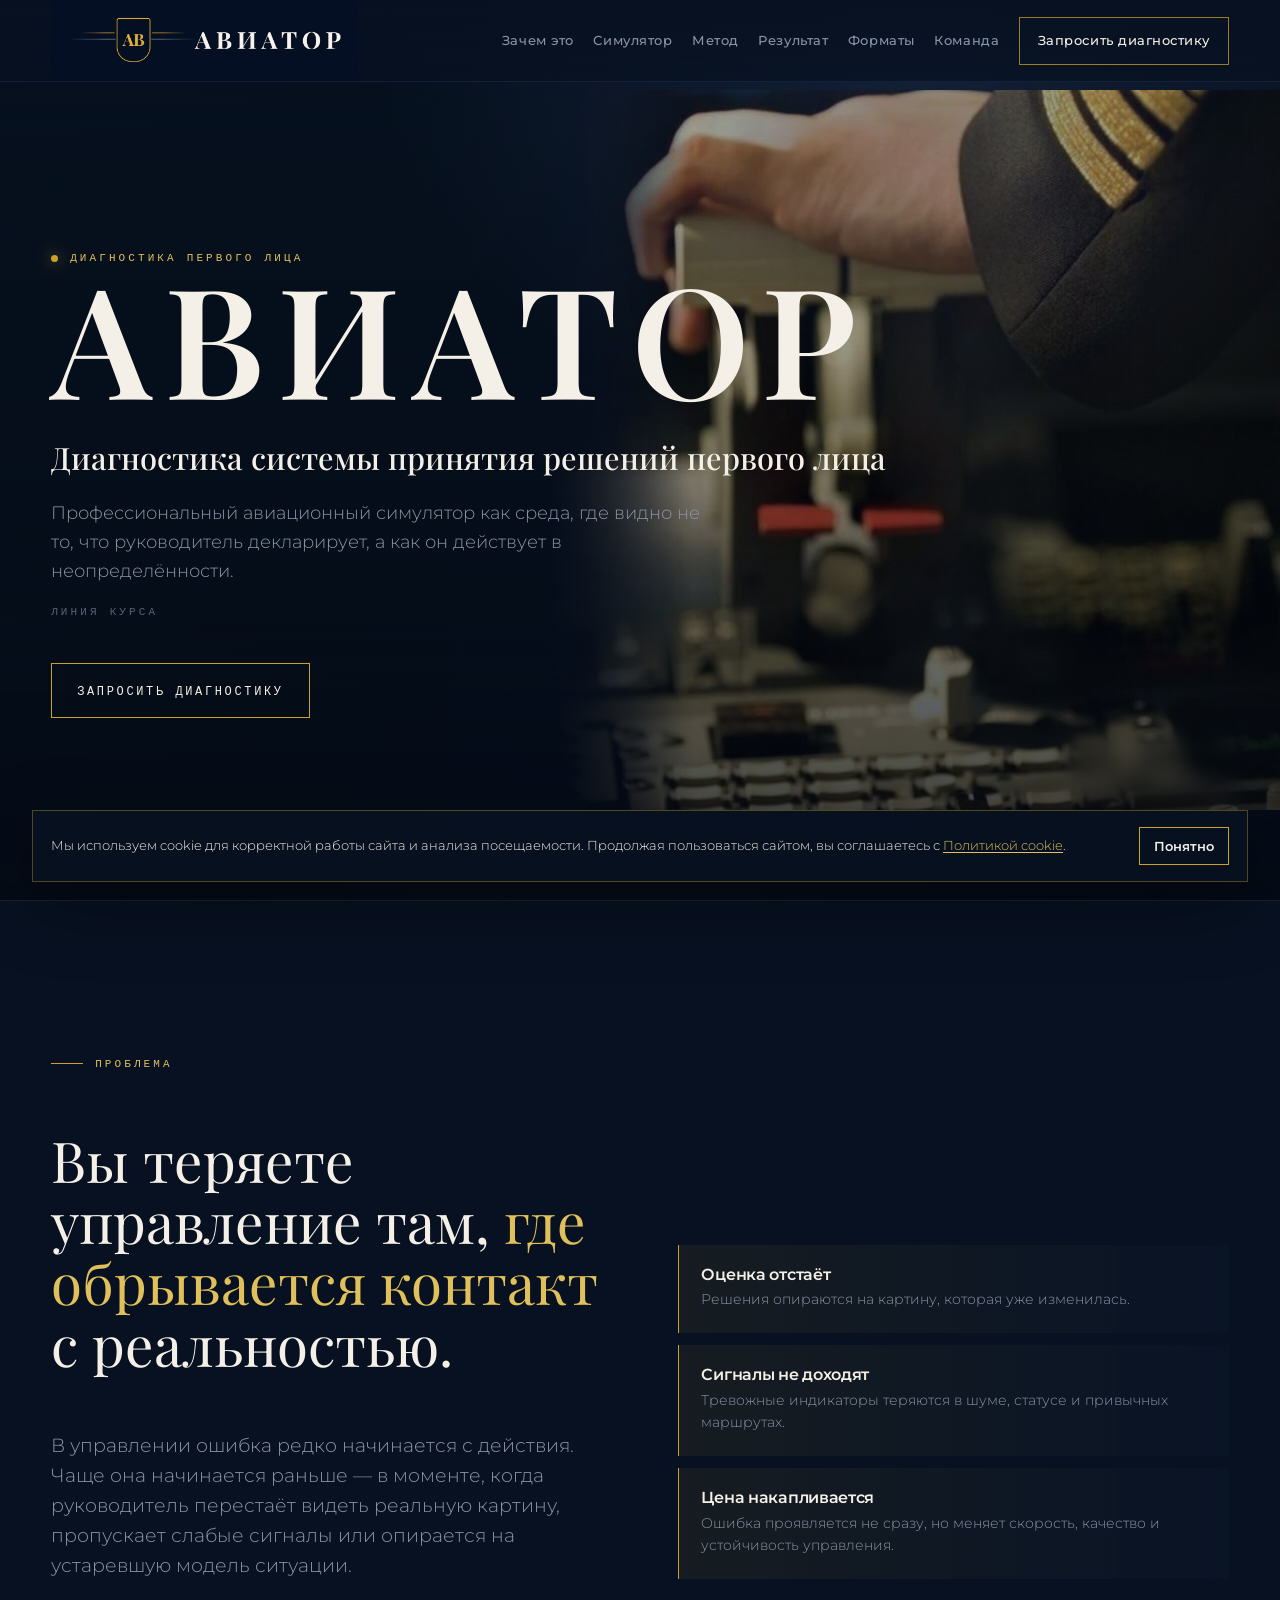
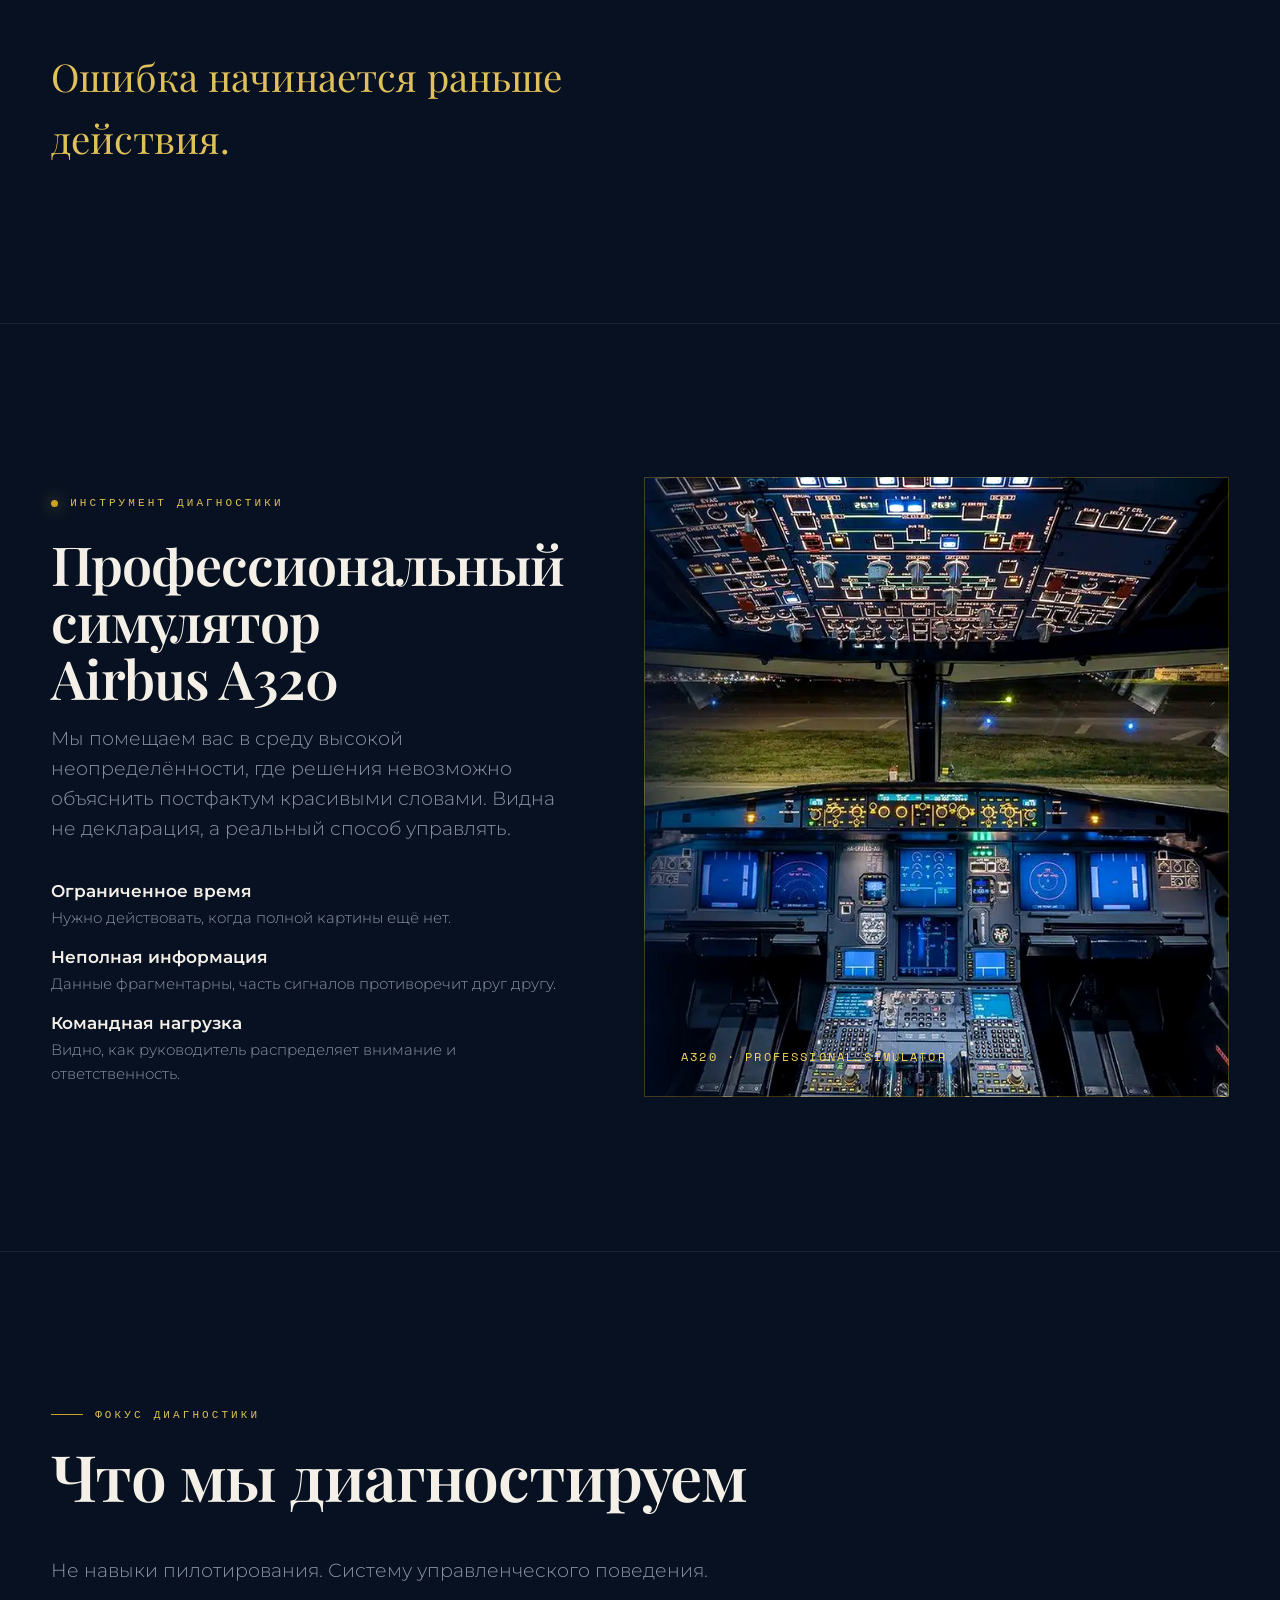
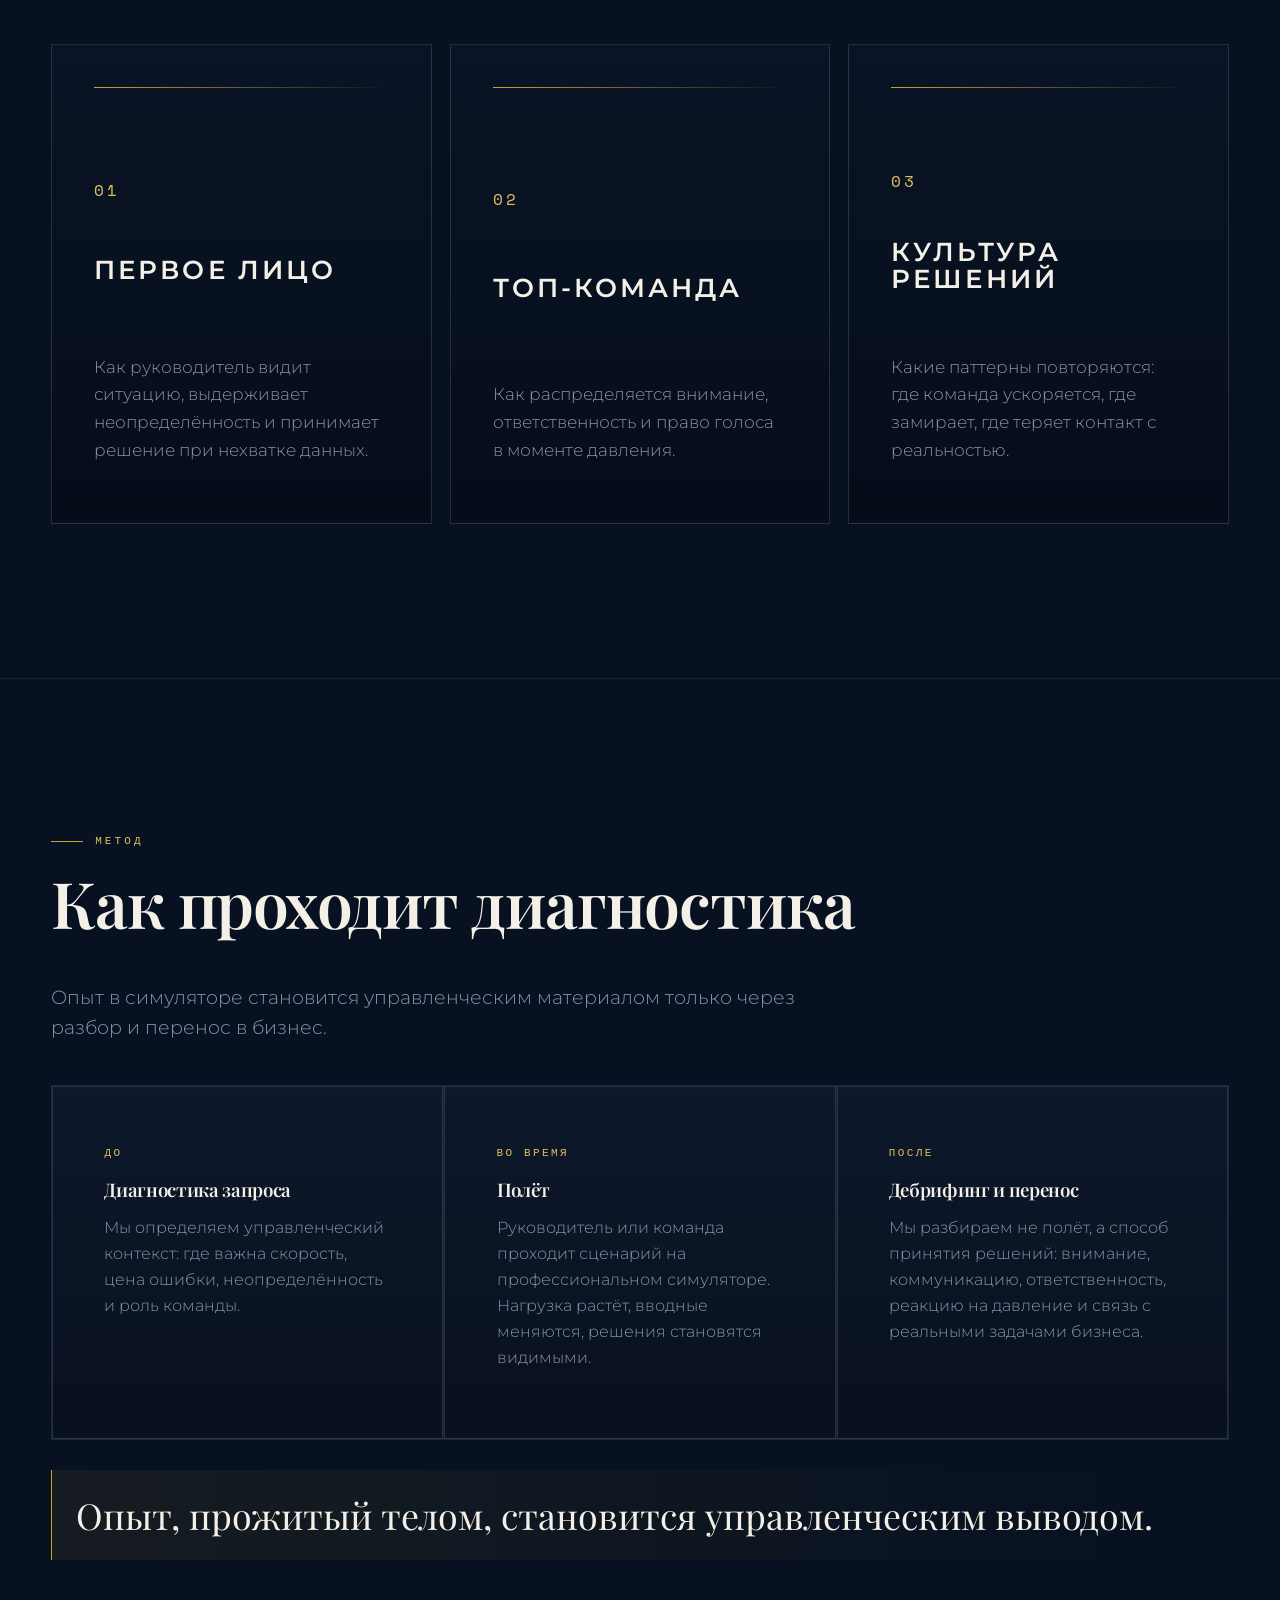
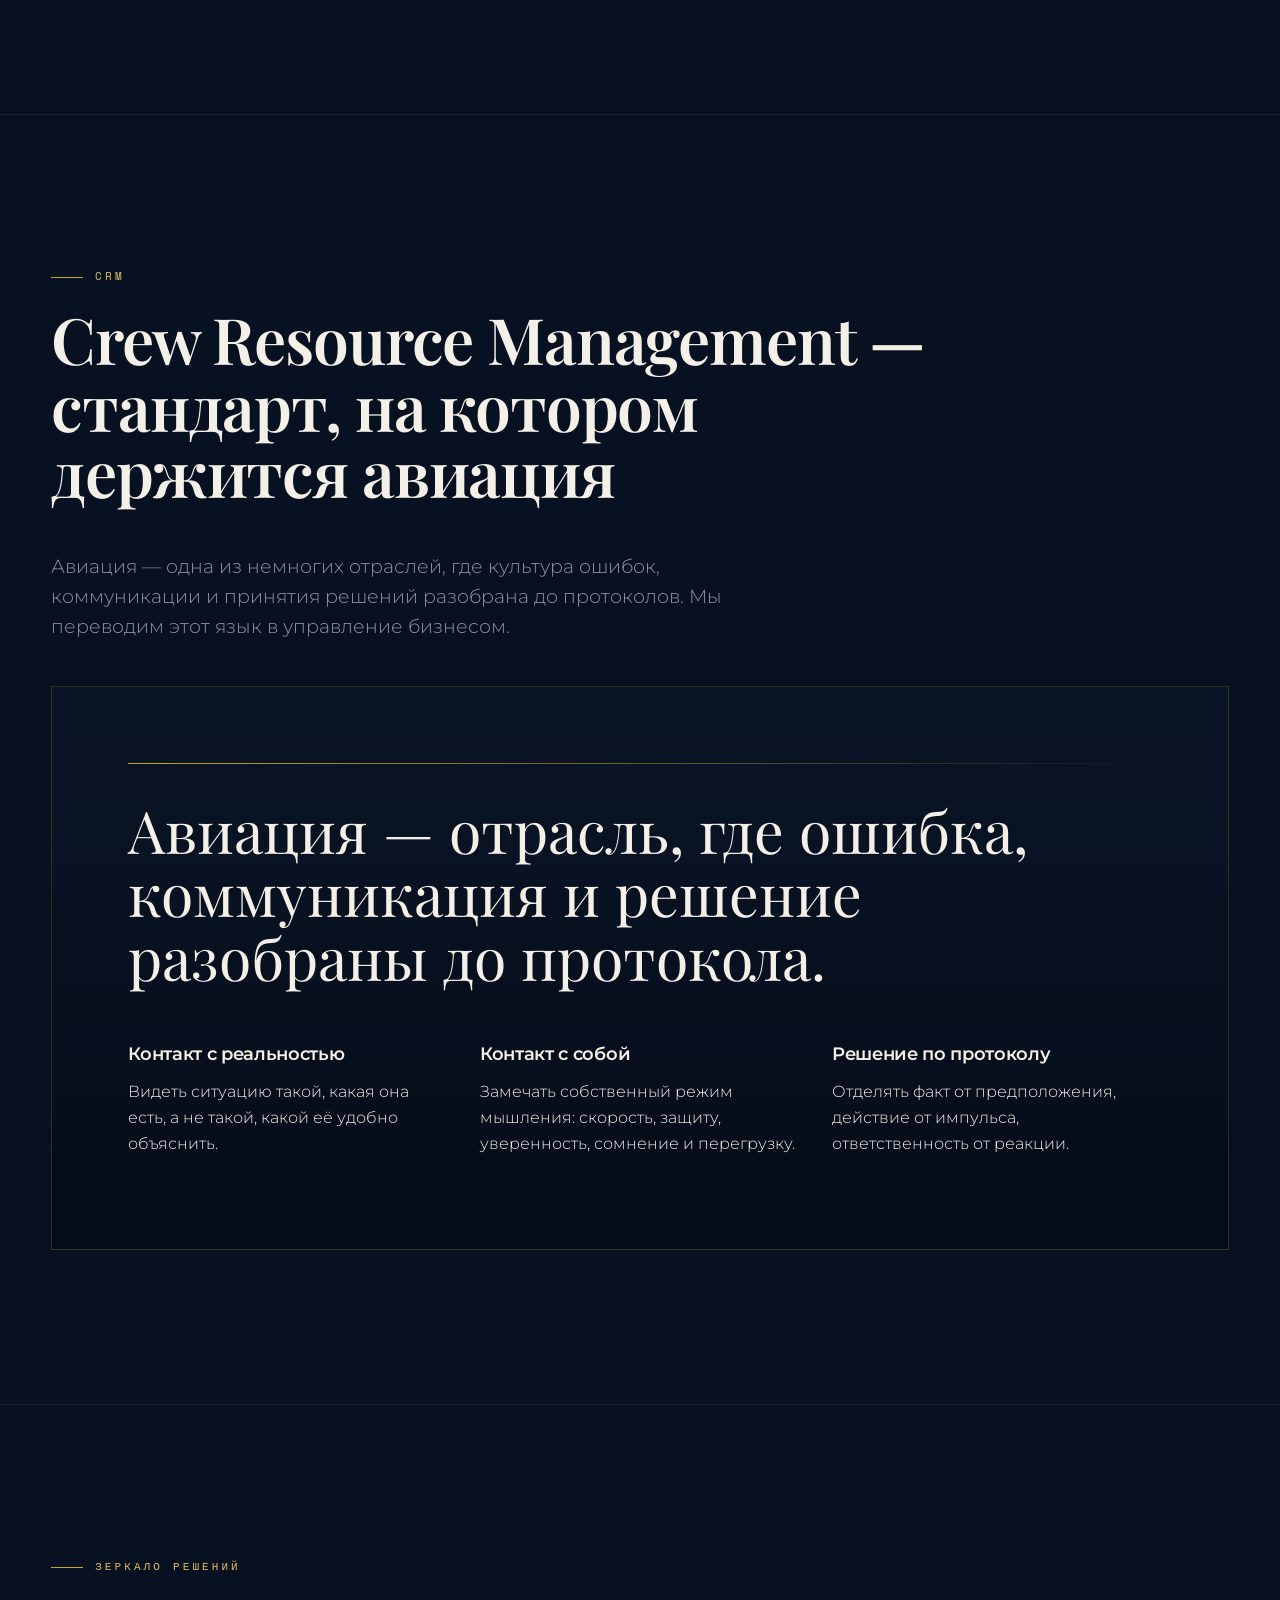
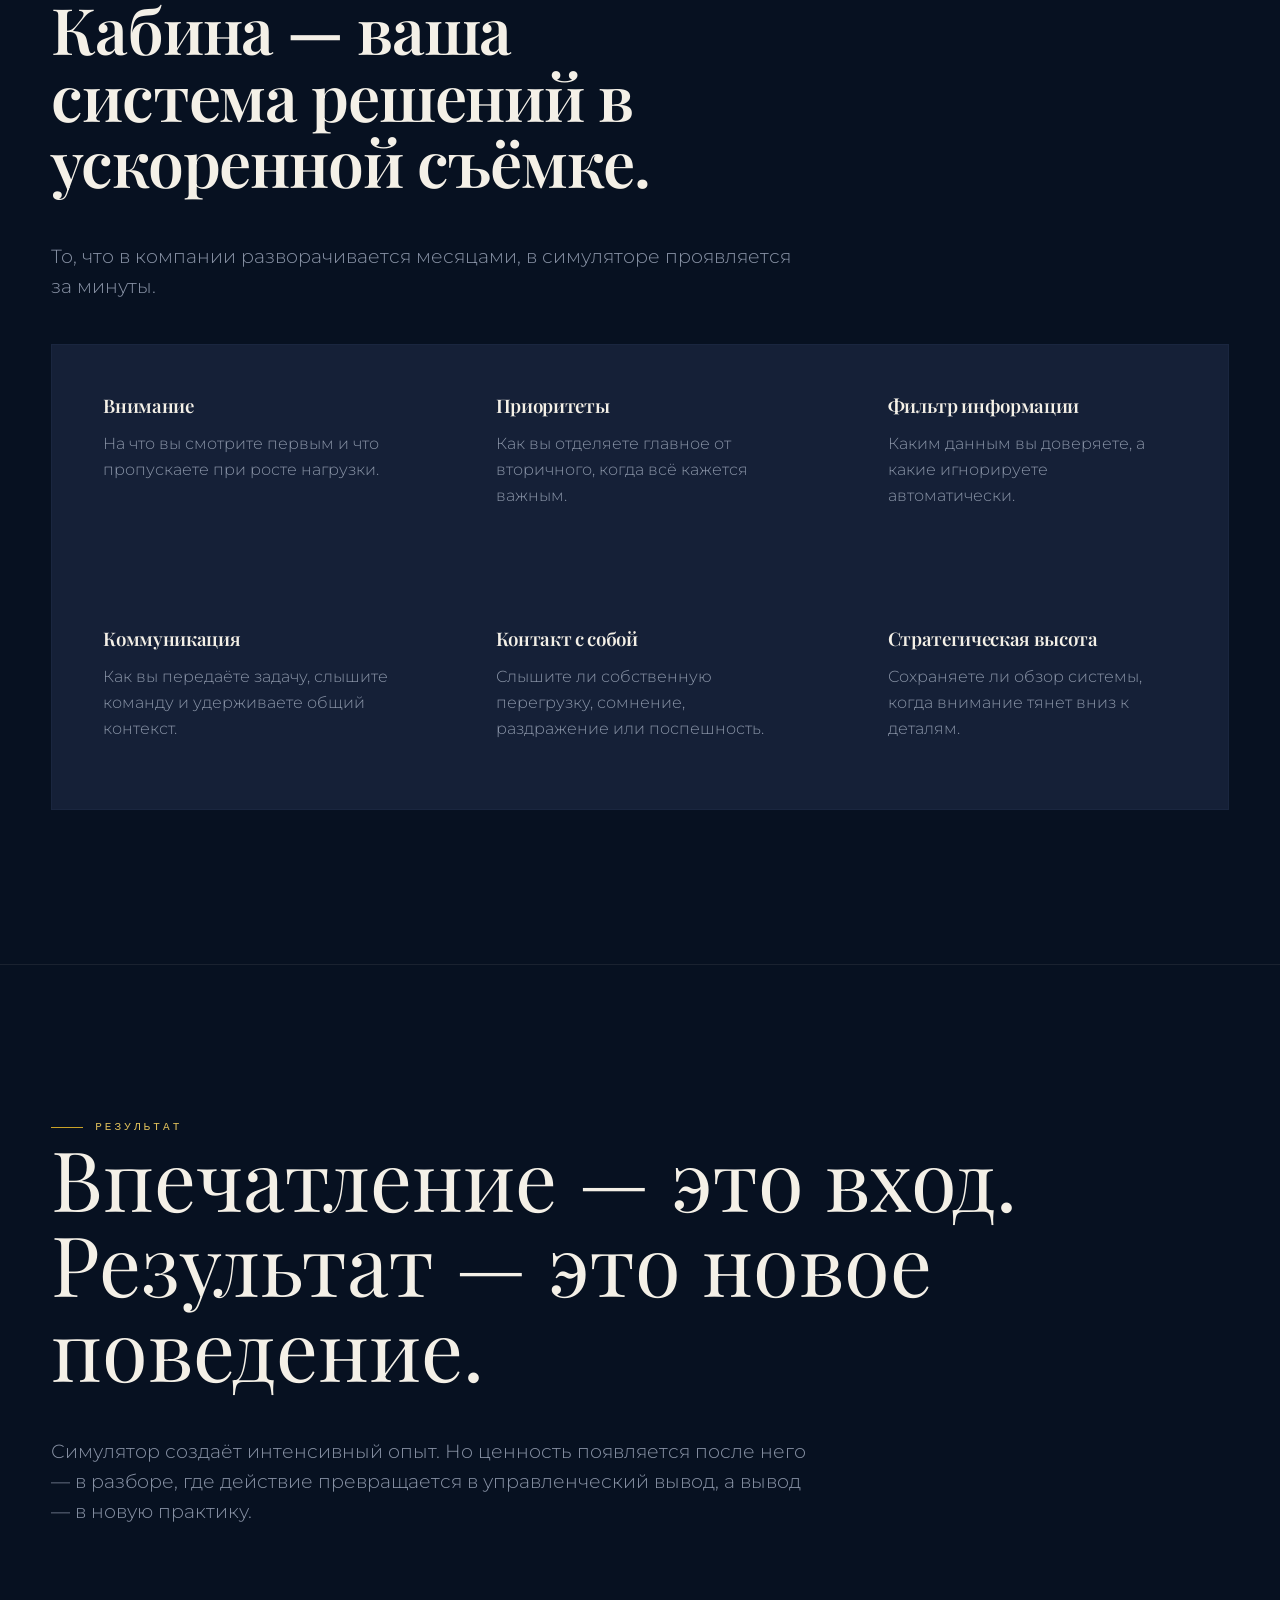
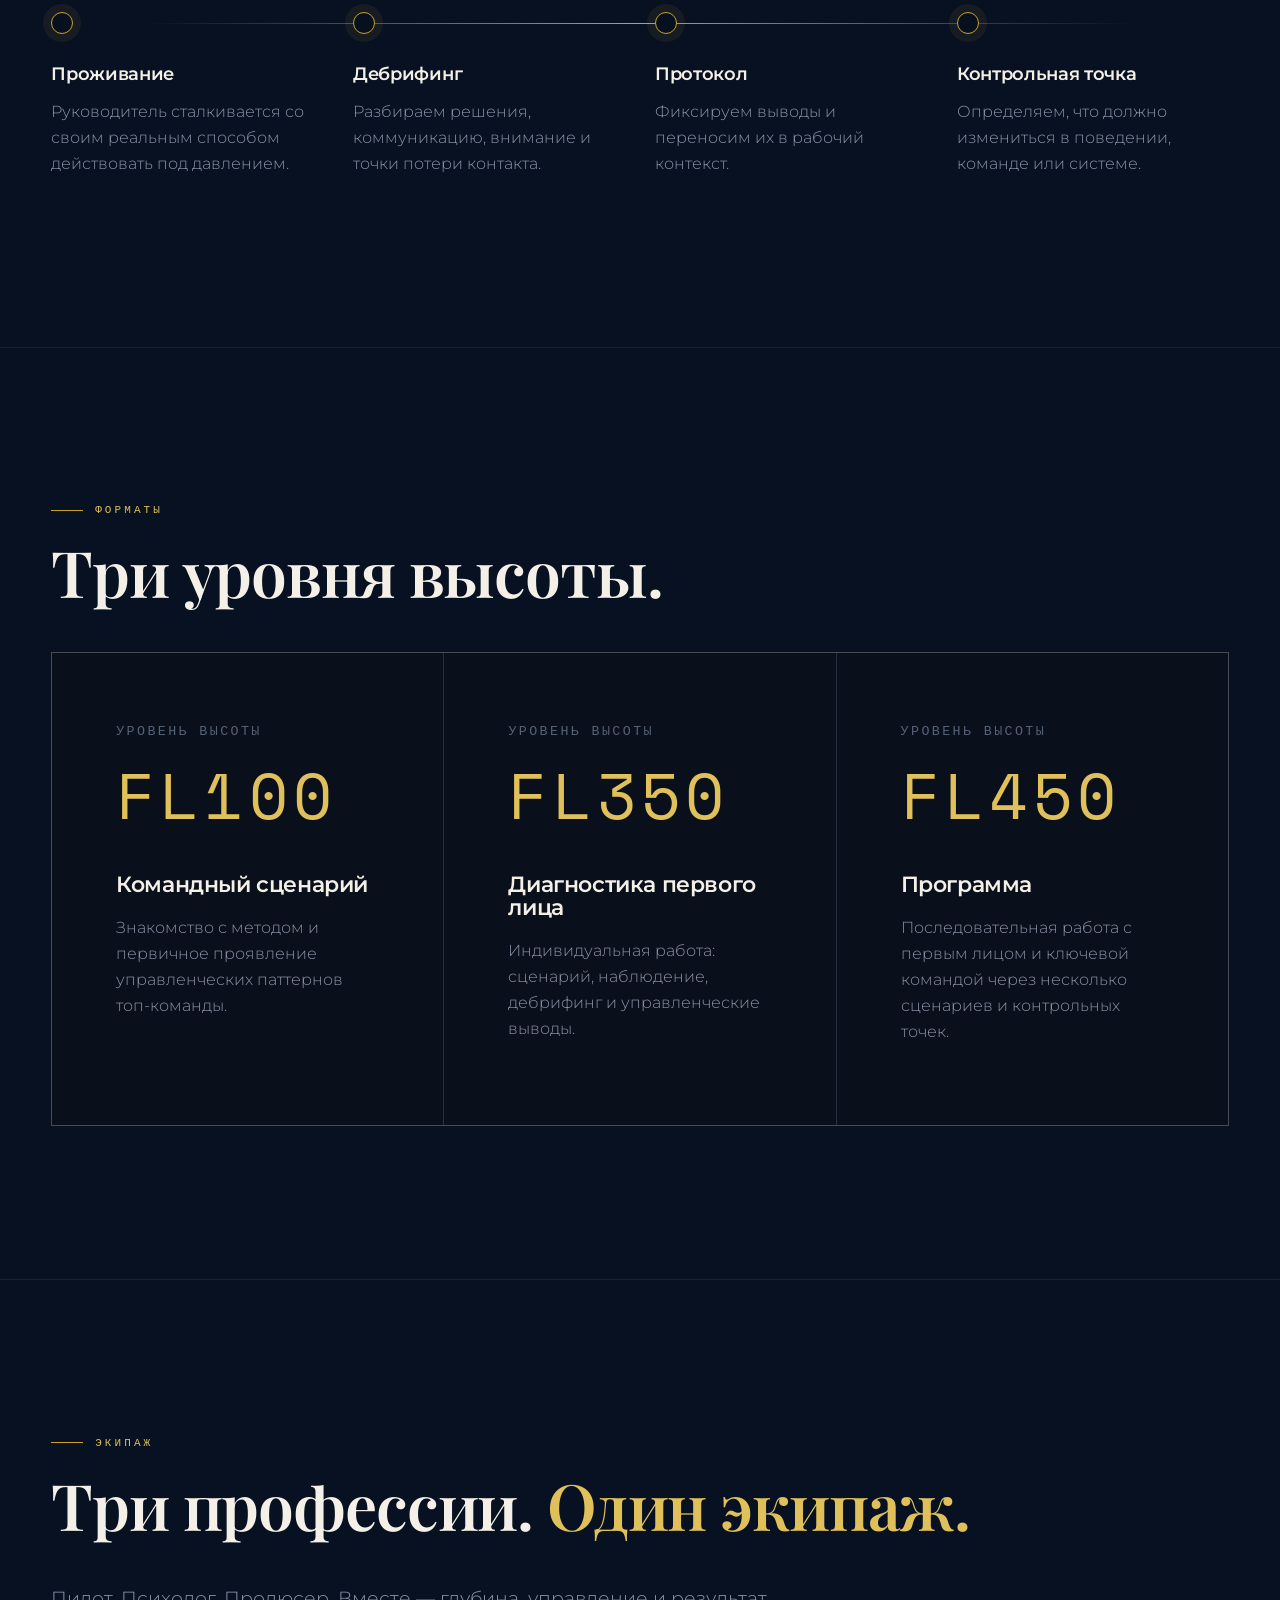
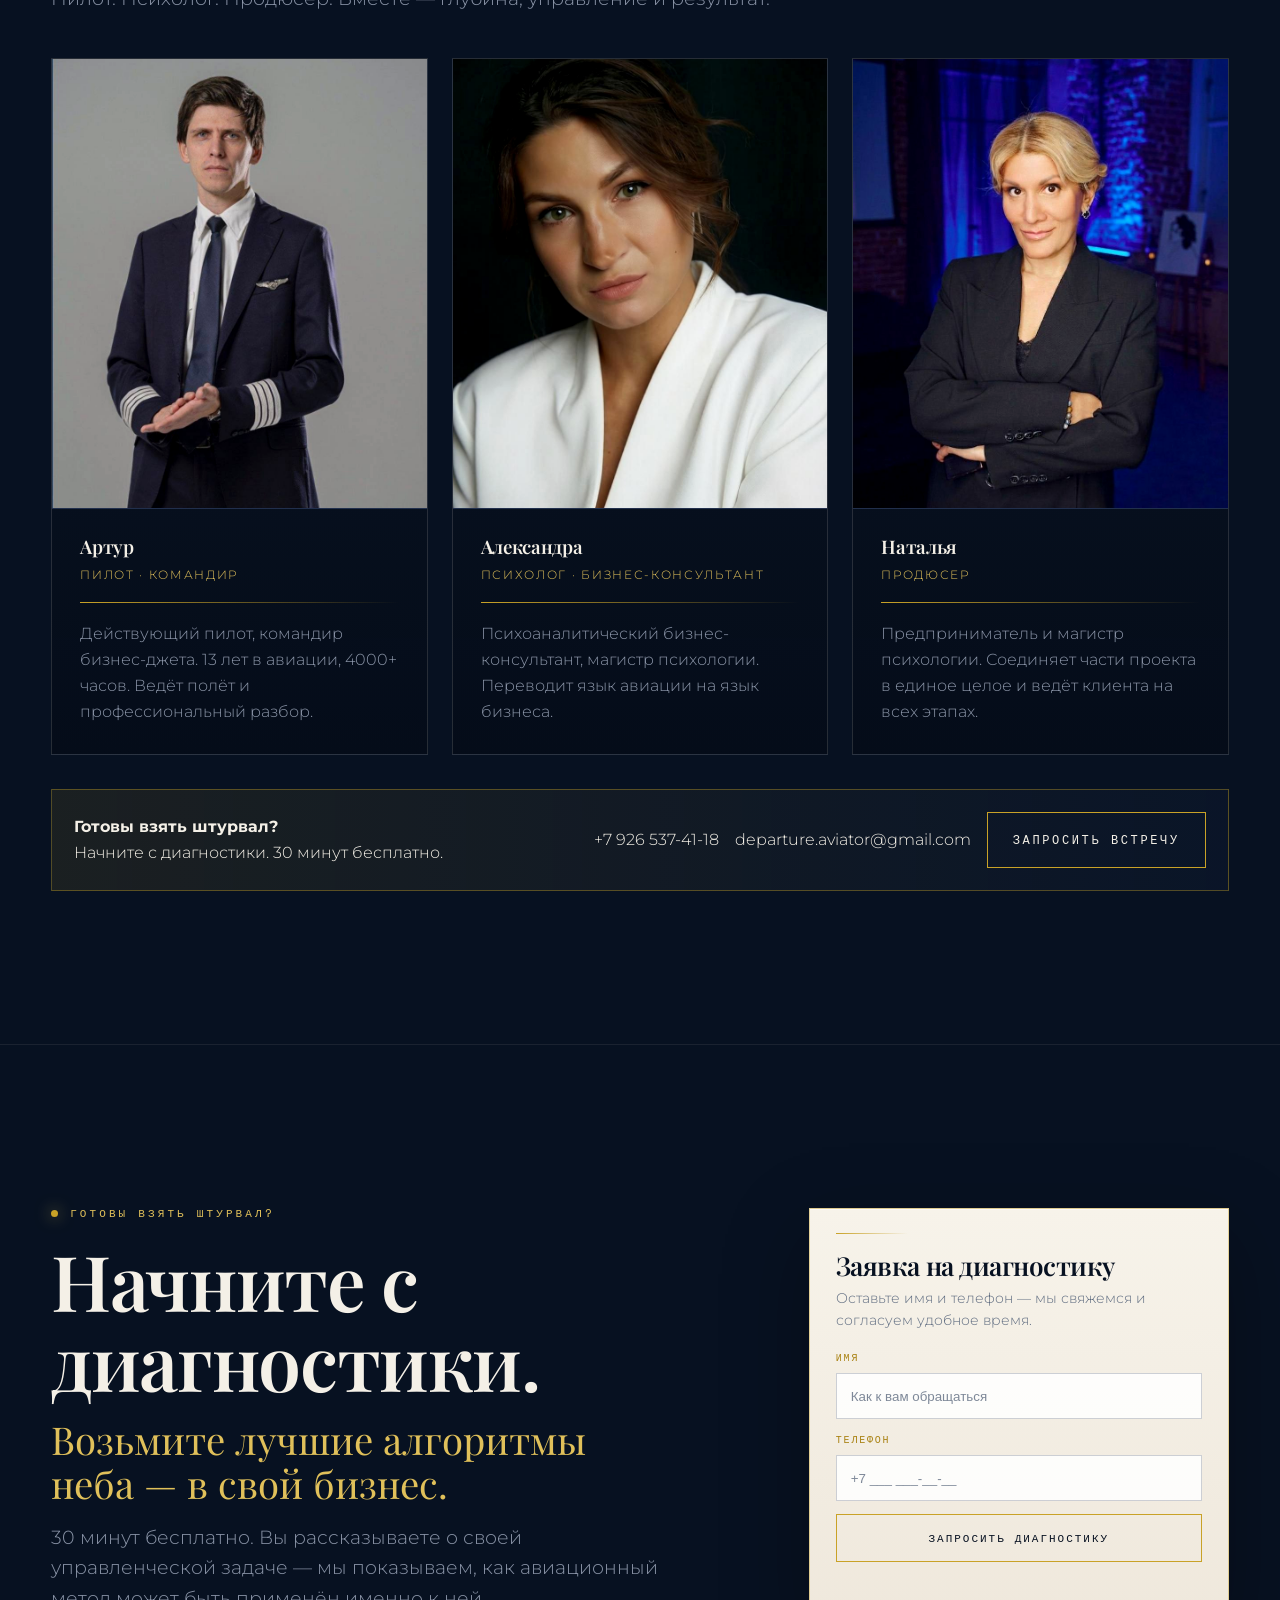
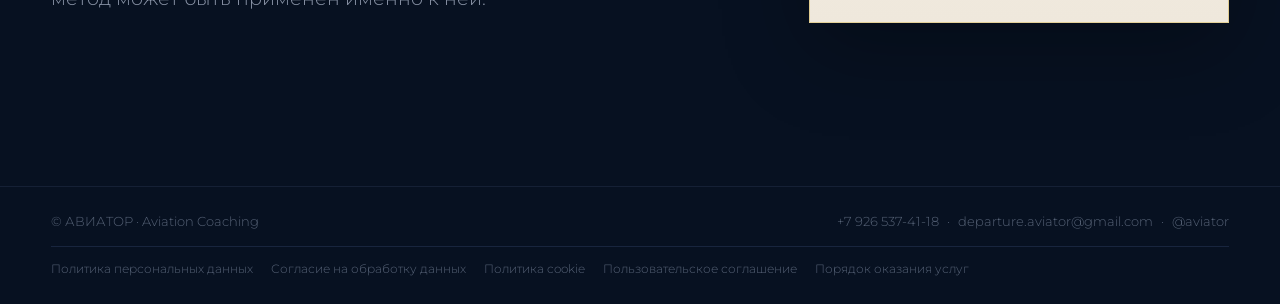
==== commit f5fc4a59: "Fix hero background fit" ====
--- a/index.html
+++ b/index.html
@@ -10,14 +10,14 @@
 <link rel="preconnect" href="https://fonts.gstatic.com" crossorigin>
 <link href="https://fonts.googleapis.com/css2?family=Playfair+Display:wght@500;600;700&family=Montserrat:wght@300;400;500;600;700&family=Space+Mono:wght@400;700&display=swap" rel="stylesheet">
 <style>
-:root{--ink:#06101f;--ink-deep:#081427;--ink-soft:#0b1930;--panel:#0B1628;--line:rgba(201,162,39,.22);--line2:rgba(244,240,231,.14);--gold:#c9a227;--gold2:#e0c05a;--cream:#f4f0e7;--steel:#8a94a7;--steel2:#566276;--pf:"Playfair Display",Georgia,serif;--mn:"Montserrat",system-ui,sans-serif;--mo:"Space Mono",ui-monospace,monospace;--mx:1380px;--pad:clamp(22px,4vw,66px);--nav-h:82px}*{box-sizing:border-box}html{scroll-behavior:smooth;background:var(--ink);max-width:100%;overflow-x:hidden}body{margin:0;background:var(--ink);color:var(--cream);font-family:var(--mn);font-weight:300;line-height:1.62;max-width:100%;overflow-x:hidden}body:before{content:"";position:fixed;inset:0;z-index:0;pointer-events:none;opacity:.22;background-image:linear-gradient(rgba(30,42,68,.66) 1px,transparent 1px),linear-gradient(90deg,rgba(30,42,68,.66) 1px,transparent 1px);background-size:112px 112px;mask-image:radial-gradient(ellipse 82% 72% at 50% 18%,#000 20%,transparent 86%)}body:after{content:"";position:fixed;inset:0;z-index:0;pointer-events:none;background:radial-gradient(900px 640px at 72% 7%,rgba(38,56,92,.42),transparent 60%),linear-gradient(180deg,rgba(5,10,20,.06),rgba(5,10,20,.78)),radial-gradient(ellipse 80% 45% at 50% 115%,rgba(201,162,39,.10),transparent 65%)}a{color:inherit;text-decoration:none}img{display:block;max-width:100%}.wrap{max-width:var(--mx);margin:0 auto;padding-left:var(--pad);padding-right:var(--pad);position:relative;z-index:2}.gold{color:var(--gold2)}h1,h2,h3{font-family:var(--pf);margin:0;letter-spacing:-.018em;line-height:1.04;font-weight:600;hyphens:none;-webkit-hyphens:none;word-break:normal;overflow-wrap:normal}.lead{color:var(--steel);font-size:clamp(17px,1.45vw,21px);max-width:760px}.ey{display:inline-flex;gap:12px;align-items:center;font-family:var(--mo);font-size:11px;letter-spacing:.28em;text-transform:uppercase;color:var(--gold2)}.ey:before{content:"";width:7px;height:7px;border-radius:50%;background:var(--gold);box-shadow:0 0 16px rgba(226,194,92,.72)}.nav,header,section,footer{max-width:100%;overflow-x:hidden}.nav{position:fixed;top:0;left:0;right:0;z-index:100;width:100%;height:var(--nav-h);overflow:hidden;background:linear-gradient(180deg,rgba(7,17,33,.96),rgba(7,17,33,.74));backdrop-filter:blur(16px);border-bottom:1px solid rgba(30,42,68,.66)}.nav .wrap{height:var(--nav-h);display:flex;align-items:center;justify-content:space-between;gap:26px;overflow:hidden}.brand{display:flex;align-items:center;min-width:0}.brand img{display:block;width:clamp(220px,24vw,360px);height:auto;object-fit:contain}.menu-toggle{display:none}.navlinks{display:flex;align-items:center;gap:clamp(12px,1.55vw,24px)}.navlinks a{font-family:var(--mn);font-size:13px;font-weight:500;letter-spacing:.04em;text-transform:none;color:var(--steel);transition:.25s;white-space:nowrap}.navlinks a:hover{color:var(--gold2)}.nav-cta{border:1px solid rgba(201,162,39,.75);padding:12px 18px;color:var(--cream)!important;font-family:var(--mn);font-size:13px;font-weight:600;letter-spacing:.04em;text-transform:none}.btn{display:inline-flex;align-items:center;gap:18px;border:1px solid var(--gold);background:transparent;color:var(--cream);font-family:var(--mo);font-size:12px;letter-spacing:.22em;text-transform:uppercase;padding:17px 25px;cursor:pointer}.btn:hover{background:var(--gold);color:var(--ink)}.ghost{border-color:var(--line2);color:var(--steel);background:rgba(14,27,50,.32)}section{position:relative;padding:clamp(120px,12vw,190px) 0;border-top:1px solid rgba(244,240,231,.08)}.hero{position:relative;min-height:100svh;display:flex;align-items:center;padding:calc(var(--nav-h) + 70px) 0 90px;border-top:none;overflow:hidden;background:linear-gradient(90deg,rgba(7,17,33,.08),rgba(7,17,33,.08)),url('assets/images/hero-slide1-background.webp?v=20260628-slide1');background-size:cover;background-position:center center;background-repeat:no-repeat}.hero-img{display:none}.hero:before{content:"";position:absolute;inset:0;z-index:1;pointer-events:none;background:linear-gradient(90deg,rgba(7,17,33,.18) 0%,rgba(7,17,33,.06) 55%,rgba(7,17,33,.02) 100%)}.hero-copy{position:relative;z-index:2;width:100%;max-width:var(--mx)}.hero-copy .ey,.hero-copy h1,.hero-sub,.hero-text,.hero-actions{max-width:830px}.hero h1{font-size:clamp(72px,12vw,180px);letter-spacing:.08em;text-transform:uppercase;line-height:.88}.hero h1 em{font-style:normal;color:var(--gold2)}.hero-sub{margin-top:34px;font-size:clamp(24px,2.4vw,38px);line-height:1.22;font-weight:500;max-width:860px;font-family:var(--pf)}.hero-text{margin-top:22px;color:var(--steel);font-size:clamp(16px,1.4vw,20px);max-width:655px}.hero-actions{display:flex;gap:16px;flex-wrap:wrap;margin-top:42px}.hero-metrics{display:none;max-width:760px;opacity:.86}.metric{background:rgba(7,17,33,.70);padding:24px}.metric strong{display:block;font-family:var(--mo);font-size:22px;color:var(--gold2)}.metric span{display:block;margin-top:6px;font-size:12px;letter-spacing:.15em;color:var(--steel2);text-transform:uppercase}.shead{margin-bottom:46px}.slabel{font-family:var(--mo);font-size:11px;letter-spacing:.28em;color:var(--gold2);text-transform:uppercase;display:flex;align-items:center;gap:12px}.slabel:before{content:"";width:32px;height:1px;background:var(--gold)}.shead h2{font-size:clamp(34px,5vw,76px);max-width:920px;margin-top:20px}.grid2{display:grid;grid-template-columns:minmax(0,1fr) minmax(0,1fr);gap:clamp(34px,6vw,88px);align-items:center}#environment .grid2{grid-template-columns:minmax(520px,.95fr) minmax(520px,1.05fr);gap:clamp(44px,5vw,88px)}#environment .grid2>div{min-width:0}.problem-statement{font-family:var(--pf);font-size:clamp(31px,4.4vw,72px);line-height:1.09;max-width:850px}.problem-lead{margin-top:24px;max-width:760px}.step{display:inline-flex;margin-bottom:18px;font-family:var(--mo);font-size:11px;letter-spacing:.22em;text-transform:uppercase;color:var(--gold2)}.method-note{margin:30px 0 0;padding:24px;border-left:1px solid var(--gold);font-family:var(--pf);font-size:clamp(24px,2.8vw,38px);line-height:1.18;color:var(--cream);background:linear-gradient(90deg,rgba(201,162,39,.08),transparent)}.symptoms{display:grid;gap:12px}.symptom{padding:22px;border-left:1px solid var(--gold);background:linear-gradient(90deg,rgba(201,162,39,.08),rgba(14,27,50,.28))}.symptom h3{font-family:var(--mn);font-size:16px;font-weight:600;margin-bottom:5px}.symptom p{margin:0;color:var(--steel);font-size:14px}.env-title{max-width:620px;font-size:clamp(40px,4.2vw,64px);line-height:1.06;margin-top:20px;hyphens:none;-webkit-hyphens:none;-ms-hyphens:none;word-break:normal;overflow-wrap:normal;text-wrap:balance}.cockpit{min-height:620px;border:1px solid rgba(201,162,39,.28);background-color:var(--ink);background-image:linear-gradient(180deg,rgba(7,17,33,.02),rgba(7,17,33,.18)),url('assets/images/cockpit-a320.webp?v=20260628-premium-crop');background-size:165% auto;background-position:84% center;background-repeat:no-repeat;filter:brightness(1.14) contrast(1.06) saturate(1.04);position:relative;overflow:hidden}.cockpit:after{content:"A320 · PROFESSIONAL SIMULATOR";position:absolute;left:36px;bottom:30px;font-family:var(--mo);font-size:12px;letter-spacing:.18em;color:var(--gold2);opacity:.95}.conditions{margin-top:34px;display:grid;gap:14px}.condition p{margin:0;color:var(--steel);font-size:15px}.condition b{color:var(--cream);font-weight:600;font-size:17px}.cards3{display:grid;grid-template-columns:repeat(3,minmax(0,1fr));gap:1px;background:rgba(30,42,68,.65);border:1px solid rgba(30,42,68,.65);margin-top:42px}.mirror-grid,.result-grid{grid-template-columns:repeat(3,minmax(0,1fr))}.result-grid{grid-template-columns:repeat(4,minmax(0,1fr))}.card{border:1px solid var(--line2);background:linear-gradient(180deg,rgba(11,22,40,.78),rgba(5,11,22,.72));box-shadow:none}.box{padding:clamp(34px,4vw,58px)}.box p,.box li{color:var(--steel)}.light{background:linear-gradient(180deg,rgba(244,240,231,.96),rgba(229,226,218,.92));color:#0A1428;min-height:340px}.light p,.light li{color:#4c5a70}.crew-grid{display:grid;grid-template-columns:repeat(3,minmax(0,1fr));gap:24px;margin-top:44px}.side-stack{display:contents}.person{overflow:hidden}.person-img{background:#0b1323;overflow:hidden;border-bottom:1px solid rgba(42,59,92,.72)}.person-main .person-img,.person-side .person-img{height:450px}.person-img img{width:100%;height:100%;object-fit:cover;filter:contrast(1.03) saturate(1.04)}.person-main .person-img img{object-position:center 16%}.side-stack .person-side:nth-child(1) .person-img img{object-position:center 14%}.side-stack .person-side:nth-child(2) .person-img img{object-position:center 24%}.person-body{padding:28px;min-height:245px}.role{color:var(--gold2);font-size:12px;letter-spacing:.14em;text-transform:uppercase;margin-top:8px}.roleline{height:1px;background:linear-gradient(90deg,var(--gold),transparent);margin:18px 0}.person-body p{color:var(--steel);margin:0}.contact-strip{margin-top:34px;padding:22px;border:1px solid rgba(201,162,39,.38);background:linear-gradient(90deg,rgba(201,162,39,.1),rgba(14,27,50,.42));display:grid;grid-template-columns:minmax(260px,1fr) auto auto auto;gap:16px;align-items:center}.final-layout{display:grid;grid-template-columns:minmax(0,.95fr) minmax(360px,.78fr);gap:clamp(30px,5vw,72px);align-items:center}.final h2{font-size:clamp(42px,6vw,84px);margin-top:16px}.final-sub{font-family:var(--pf);font-size:clamp(25px,3vw,40px);line-height:1.15;color:var(--gold2);margin-top:16px}.lead-form{position:relative;width:100%;max-width:420px;justify-self:end;padding:24px 26px;border:1px solid rgba(201,162,39,.42);background:linear-gradient(180deg,#f7f3ea 0%,#efe8dc 100%);color:#071121;box-shadow:0 26px 80px rgba(0,0,0,.28),inset 0 1px 0 rgba(255,255,255,.65)}.lead-form:before{content:"";display:block;width:72px;height:1px;background:linear-gradient(90deg,#c9a227,transparent);margin-bottom:18px}.lead-form h3{font-family:var(--pf);font-size:26px;line-height:1.1;margin:0 0 8px;color:#071121}.lead-form p{margin:0 0 18px;color:#5f6c80;font-size:14px;line-height:1.55}.form-row{display:grid;grid-template-columns:1fr;gap:0}.form-field{display:grid;gap:7px;margin-bottom:13px}.form-field label{font-family:var(--mo);font-size:10px;letter-spacing:.18em;text-transform:uppercase;color:#a98213}.form-field input,.form-field textarea{width:100%;border:1px solid rgba(29,43,73,.22);background:rgba(255,255,255,.88);color:#071121;padding:0 14px;outline:none}.form-field input{height:46px}.form-field input::placeholder,.form-field textarea::placeholder{color:#7e8898}.form-field input:focus,.form-field textarea:focus{border-color:rgba(201,162,39,.72);box-shadow:0 0 0 3px rgba(201,162,39,.12)}.form-field textarea{min-height:112px;resize:vertical}.lead-form .btn{width:100%;min-height:48px;justify-content:center;color:#071121;border:1px solid #c9a227;background:transparent;font-size:11px;letter-spacing:.18em;padding:14px 18px}.lead-form .btn:hover{background:#c9a227;color:#071121}.form-status{min-height:18px;margin:12px 0 0;font-size:12px;line-height:1.45;color:#5f6c80}.form-status-success{color:#2f6b3f}.form-status-error{color:#8b2f2f}.form-status-pending{color:#8a6a08}.lead-form .btn:disabled{opacity:.55;cursor:not-allowed}.legal-check{display:grid;grid-template-columns:18px 1fr;gap:10px;align-items:start;margin:12px 0 16px;font-size:12px;line-height:1.45;color:#5f6c80}.legal-check input{margin-top:2px;accent-color:var(--gold);width:18px;height:18px}.legal-check span{display:block}.legal-check a{color:#8a6a08;text-decoration:underline;text-underline-offset:2px}.footer-legal{display:flex;flex-wrap:wrap;gap:8px 18px;padding-top:14px;border-top:1px solid rgba(42,59,92,.5);font-size:12px;line-height:1.4}.footer-legal a{color:var(--steel2)}.cookie-banner{position:fixed;left:clamp(16px,3vw,32px);right:clamp(16px,3vw,32px);bottom:18px;z-index:200;display:flex;gap:18px;align-items:center;justify-content:space-between;padding:16px 18px;border:1px solid rgba(201,162,39,.38);background:rgba(7,17,33,.96);color:var(--cream);box-shadow:0 22px 70px rgba(0,0,0,.35);font-size:13px}.cookie-banner[hidden]{display:none}.cookie-banner a{color:var(--gold2);text-decoration:underline;text-underline-offset:2px}.cookie-banner button{flex:0 0 auto;border:1px solid var(--gold);background:transparent;color:var(--cream);padding:10px 14px;cursor:pointer;font-family:var(--mn);font-weight:600}.cookie-banner button:hover{background:var(--gold);color:var(--ink)}.footer{border-top:1px solid rgba(30,42,68,.6);padding:24px 0 26px;color:var(--steel2);font-size:13px}.footer-compact{display:grid;gap:14px}.footer-main{display:flex;align-items:center;justify-content:space-between;gap:24px}.footer-brand{color:var(--steel2);white-space:nowrap}.footer-contacts{display:flex;align-items:center;justify-content:flex-end;gap:8px;flex-wrap:wrap;color:var(--steel2)}.footer a{color:var(--steel2);text-decoration:none;transition:color .2s ease}.footer a:hover{color:var(--gold2)}.rv{opacity:1!important;transform:none!important}
+:root{--ink:#06101f;--ink-deep:#081427;--ink-soft:#0b1930;--panel:#0B1628;--line:rgba(201,162,39,.22);--line2:rgba(244,240,231,.14);--gold:#c9a227;--gold2:#e0c05a;--cream:#f4f0e7;--steel:#8a94a7;--steel2:#566276;--pf:"Playfair Display",Georgia,serif;--mn:"Montserrat",system-ui,sans-serif;--mo:"Space Mono",ui-monospace,monospace;--mx:1380px;--pad:clamp(22px,4vw,66px);--nav-h:82px}*{box-sizing:border-box}html{scroll-behavior:smooth;background:#071121;max-width:100%;overflow-x:hidden}body{margin:0;background:#071121;color:var(--cream);font-family:var(--mn);font-weight:300;line-height:1.62;max-width:100%;overflow-x:hidden}body:before{content:"";position:fixed;inset:0;z-index:0;pointer-events:none;opacity:.22;background-image:linear-gradient(rgba(30,42,68,.66) 1px,transparent 1px),linear-gradient(90deg,rgba(30,42,68,.66) 1px,transparent 1px);background-size:112px 112px;mask-image:radial-gradient(ellipse 82% 72% at 50% 18%,#000 20%,transparent 86%)}body:after{content:"";position:fixed;inset:0;z-index:0;pointer-events:none;background:radial-gradient(900px 640px at 72% 7%,rgba(38,56,92,.42),transparent 60%),linear-gradient(180deg,rgba(5,10,20,.06),rgba(5,10,20,.78)),radial-gradient(ellipse 80% 45% at 50% 115%,rgba(201,162,39,.10),transparent 65%)}a{color:inherit;text-decoration:none}img{display:block;max-width:100%}.wrap{max-width:var(--mx);margin:0 auto;padding-left:var(--pad);padding-right:var(--pad);position:relative;z-index:2}.gold{color:var(--gold2)}h1,h2,h3{font-family:var(--pf);margin:0;letter-spacing:-.018em;line-height:1.04;font-weight:600;hyphens:none;-webkit-hyphens:none;word-break:normal;overflow-wrap:normal}.lead{color:var(--steel);font-size:clamp(17px,1.45vw,21px);max-width:760px}.ey{display:inline-flex;gap:12px;align-items:center;font-family:var(--mo);font-size:11px;letter-spacing:.28em;text-transform:uppercase;color:var(--gold2)}.ey:before{content:"";width:7px;height:7px;border-radius:50%;background:var(--gold);box-shadow:0 0 16px rgba(226,194,92,.72)}.nav,header,section,footer{max-width:100%;overflow-x:hidden}.nav{position:fixed;top:0;left:0;right:0;z-index:100;width:100%;height:var(--nav-h);overflow:hidden;background:linear-gradient(180deg,rgba(7,17,33,.96),rgba(7,17,33,.74));backdrop-filter:blur(16px);border-bottom:1px solid rgba(30,42,68,.66)}.nav .wrap{height:var(--nav-h);display:flex;align-items:center;justify-content:space-between;gap:26px;overflow:hidden}.brand{display:flex;align-items:center;min-width:0}.brand img{display:block;width:clamp(220px,24vw,360px);height:auto;object-fit:contain}.menu-toggle{display:none}.navlinks{display:flex;align-items:center;gap:clamp(12px,1.55vw,24px)}.navlinks a{font-family:var(--mn);font-size:13px;font-weight:500;letter-spacing:.04em;text-transform:none;color:var(--steel);transition:.25s;white-space:nowrap}.navlinks a:hover{color:var(--gold2)}.nav-cta{border:1px solid rgba(201,162,39,.75);padding:12px 18px;color:var(--cream)!important;font-family:var(--mn);font-size:13px;font-weight:600;letter-spacing:.04em;text-transform:none}.btn{display:inline-flex;align-items:center;gap:18px;border:1px solid var(--gold);background:transparent;color:var(--cream);font-family:var(--mo);font-size:12px;letter-spacing:.22em;text-transform:uppercase;padding:17px 25px;cursor:pointer}.btn:hover{background:var(--gold);color:var(--ink)}.ghost{border-color:var(--line2);color:var(--steel);background:rgba(14,27,50,.32)}section{position:relative;padding:clamp(120px,12vw,190px) 0;border-top:1px solid rgba(244,240,231,.08)}.hero{position:relative;min-height:100svh;display:flex;align-items:center;padding:calc(var(--nav-h) + 70px) 0 90px;border-top:none;overflow:hidden;background-color:#071121;background-image:linear-gradient(90deg,rgba(7,17,33,.04),rgba(7,17,33,.04)),url('assets/images/hero-slide1-background.webp?v=20260629-fit-1');background-size:contain;background-position:center center;background-repeat:no-repeat}.hero-img{display:none}.hero:before{content:"";position:absolute;inset:0;z-index:1;pointer-events:none;background:linear-gradient(90deg,rgba(7,17,33,.06) 0%,rgba(7,17,33,.03) 55%,rgba(7,17,33,.02) 100%)}.hero-copy{position:relative;z-index:2;width:100%;max-width:var(--mx)}.hero-copy .ey,.hero-copy h1,.hero-sub,.hero-text,.hero-actions{max-width:830px}.hero h1{font-size:clamp(72px,12vw,180px);letter-spacing:.08em;text-transform:uppercase;line-height:.88}.hero h1 em{font-style:normal;color:var(--gold2)}.hero-sub{margin-top:34px;font-size:clamp(24px,2.4vw,38px);line-height:1.22;font-weight:500;max-width:860px;font-family:var(--pf)}.hero-text{margin-top:22px;color:var(--steel);font-size:clamp(16px,1.4vw,20px);max-width:655px}.hero-actions{display:flex;gap:16px;flex-wrap:wrap;margin-top:42px}.hero-metrics{display:none;max-width:760px;opacity:.86}.metric{background:rgba(7,17,33,.70);padding:24px}.metric strong{display:block;font-family:var(--mo);font-size:22px;color:var(--gold2)}.metric span{display:block;margin-top:6px;font-size:12px;letter-spacing:.15em;color:var(--steel2);text-transform:uppercase}.shead{margin-bottom:46px}.slabel{font-family:var(--mo);font-size:11px;letter-spacing:.28em;color:var(--gold2);text-transform:uppercase;display:flex;align-items:center;gap:12px}.slabel:before{content:"";width:32px;height:1px;background:var(--gold)}.shead h2{font-size:clamp(34px,5vw,76px);max-width:920px;margin-top:20px}.grid2{display:grid;grid-template-columns:minmax(0,1fr) minmax(0,1fr);gap:clamp(34px,6vw,88px);align-items:center}#environment .grid2{grid-template-columns:minmax(520px,.95fr) minmax(520px,1.05fr);gap:clamp(44px,5vw,88px)}#environment .grid2>div{min-width:0}.problem-statement{font-family:var(--pf);font-size:clamp(31px,4.4vw,72px);line-height:1.09;max-width:850px}.problem-lead{margin-top:24px;max-width:760px}.step{display:inline-flex;margin-bottom:18px;font-family:var(--mo);font-size:11px;letter-spacing:.22em;text-transform:uppercase;color:var(--gold2)}.method-note{margin:30px 0 0;padding:24px;border-left:1px solid var(--gold);font-family:var(--pf);font-size:clamp(24px,2.8vw,38px);line-height:1.18;color:var(--cream);background:linear-gradient(90deg,rgba(201,162,39,.08),transparent)}.symptoms{display:grid;gap:12px}.symptom{padding:22px;border-left:1px solid var(--gold);background:linear-gradient(90deg,rgba(201,162,39,.08),rgba(14,27,50,.28))}.symptom h3{font-family:var(--mn);font-size:16px;font-weight:600;margin-bottom:5px}.symptom p{margin:0;color:var(--steel);font-size:14px}.env-title{max-width:620px;font-size:clamp(40px,4.2vw,64px);line-height:1.06;margin-top:20px;hyphens:none;-webkit-hyphens:none;-ms-hyphens:none;word-break:normal;overflow-wrap:normal;text-wrap:balance}.cockpit{min-height:620px;border:1px solid rgba(201,162,39,.28);background-color:var(--ink);background-image:linear-gradient(180deg,rgba(7,17,33,.02),rgba(7,17,33,.18)),url('assets/images/cockpit-a320.webp?v=20260628-premium-crop');background-size:165% auto;background-position:84% center;background-repeat:no-repeat;filter:brightness(1.14) contrast(1.06) saturate(1.04);position:relative;overflow:hidden}.cockpit:after{content:"A320 · PROFESSIONAL SIMULATOR";position:absolute;left:36px;bottom:30px;font-family:var(--mo);font-size:12px;letter-spacing:.18em;color:var(--gold2);opacity:.95}.conditions{margin-top:34px;display:grid;gap:14px}.condition p{margin:0;color:var(--steel);font-size:15px}.condition b{color:var(--cream);font-weight:600;font-size:17px}.cards3{display:grid;grid-template-columns:repeat(3,minmax(0,1fr));gap:1px;background:rgba(30,42,68,.65);border:1px solid rgba(30,42,68,.65);margin-top:42px}.mirror-grid,.result-grid{grid-template-columns:repeat(3,minmax(0,1fr))}.result-grid{grid-template-columns:repeat(4,minmax(0,1fr))}.card{border:1px solid var(--line2);background:linear-gradient(180deg,rgba(11,22,40,.78),rgba(5,11,22,.72));box-shadow:none}.box{padding:clamp(34px,4vw,58px)}.box p,.box li{color:var(--steel)}.light{background:linear-gradient(180deg,rgba(244,240,231,.96),rgba(229,226,218,.92));color:#0A1428;min-height:340px}.light p,.light li{color:#4c5a70}.crew-grid{display:grid;grid-template-columns:repeat(3,minmax(0,1fr));gap:24px;margin-top:44px}.side-stack{display:contents}.person{overflow:hidden}.person-img{background:#0b1323;overflow:hidden;border-bottom:1px solid rgba(42,59,92,.72)}.person-main .person-img,.person-side .person-img{height:450px}.person-img img{width:100%;height:100%;object-fit:cover;filter:contrast(1.03) saturate(1.04)}.person-main .person-img img{object-position:center 16%}.side-stack .person-side:nth-child(1) .person-img img{object-position:center 14%}.side-stack .person-side:nth-child(2) .person-img img{object-position:center 24%}.person-body{padding:28px;min-height:245px}.role{color:var(--gold2);font-size:12px;letter-spacing:.14em;text-transform:uppercase;margin-top:8px}.roleline{height:1px;background:linear-gradient(90deg,var(--gold),transparent);margin:18px 0}.person-body p{color:var(--steel);margin:0}.contact-strip{margin-top:34px;padding:22px;border:1px solid rgba(201,162,39,.38);background:linear-gradient(90deg,rgba(201,162,39,.1),rgba(14,27,50,.42));display:grid;grid-template-columns:minmax(260px,1fr) auto auto auto;gap:16px;align-items:center}.final-layout{display:grid;grid-template-columns:minmax(0,.95fr) minmax(360px,.78fr);gap:clamp(30px,5vw,72px);align-items:center}.final h2{font-size:clamp(42px,6vw,84px);margin-top:16px}.final-sub{font-family:var(--pf);font-size:clamp(25px,3vw,40px);line-height:1.15;color:var(--gold2);margin-top:16px}.lead-form{position:relative;width:100%;max-width:420px;justify-self:end;padding:24px 26px;border:1px solid rgba(201,162,39,.42);background:linear-gradient(180deg,#f7f3ea 0%,#efe8dc 100%);color:#071121;box-shadow:0 26px 80px rgba(0,0,0,.28),inset 0 1px 0 rgba(255,255,255,.65)}.lead-form:before{content:"";display:block;width:72px;height:1px;background:linear-gradient(90deg,#c9a227,transparent);margin-bottom:18px}.lead-form h3{font-family:var(--pf);font-size:26px;line-height:1.1;margin:0 0 8px;color:#071121}.lead-form p{margin:0 0 18px;color:#5f6c80;font-size:14px;line-height:1.55}.form-row{display:grid;grid-template-columns:1fr;gap:0}.form-field{display:grid;gap:7px;margin-bottom:13px}.form-field label{font-family:var(--mo);font-size:10px;letter-spacing:.18em;text-transform:uppercase;color:#a98213}.form-field input,.form-field textarea{width:100%;border:1px solid rgba(29,43,73,.22);background:rgba(255,255,255,.88);color:#071121;padding:0 14px;outline:none}.form-field input{height:46px}.form-field input::placeholder,.form-field textarea::placeholder{color:#7e8898}.form-field input:focus,.form-field textarea:focus{border-color:rgba(201,162,39,.72);box-shadow:0 0 0 3px rgba(201,162,39,.12)}.form-field textarea{min-height:112px;resize:vertical}.lead-form .btn{width:100%;min-height:48px;justify-content:center;color:#071121;border:1px solid #c9a227;background:transparent;font-size:11px;letter-spacing:.18em;padding:14px 18px}.lead-form .btn:hover{background:#c9a227;color:#071121}.form-status{min-height:18px;margin:12px 0 0;font-size:12px;line-height:1.45;color:#5f6c80}.form-status-success{color:#2f6b3f}.form-status-error{color:#8b2f2f}.form-status-pending{color:#8a6a08}.lead-form .btn:disabled{opacity:.55;cursor:not-allowed}.legal-check{display:grid;grid-template-columns:18px 1fr;gap:10px;align-items:start;margin:12px 0 16px;font-size:12px;line-height:1.45;color:#5f6c80}.legal-check input{margin-top:2px;accent-color:var(--gold);width:18px;height:18px}.legal-check span{display:block}.legal-check a{color:#8a6a08;text-decoration:underline;text-underline-offset:2px}.footer-legal{display:flex;flex-wrap:wrap;gap:8px 18px;padding-top:14px;border-top:1px solid rgba(42,59,92,.5);font-size:12px;line-height:1.4}.footer-legal a{color:var(--steel2)}.cookie-banner{position:fixed;left:clamp(16px,3vw,32px);right:clamp(16px,3vw,32px);bottom:18px;z-index:200;display:flex;gap:18px;align-items:center;justify-content:space-between;padding:16px 18px;border:1px solid rgba(201,162,39,.38);background:rgba(7,17,33,.96);color:var(--cream);box-shadow:0 22px 70px rgba(0,0,0,.35);font-size:13px}.cookie-banner[hidden]{display:none}.cookie-banner a{color:var(--gold2);text-decoration:underline;text-underline-offset:2px}.cookie-banner button{flex:0 0 auto;border:1px solid var(--gold);background:transparent;color:var(--cream);padding:10px 14px;cursor:pointer;font-family:var(--mn);font-weight:600}.cookie-banner button:hover{background:var(--gold);color:var(--ink)}.footer{border-top:1px solid rgba(30,42,68,.6);padding:24px 0 26px;color:var(--steel2);font-size:13px}.footer-compact{display:grid;gap:14px}.footer-main{display:flex;align-items:center;justify-content:space-between;gap:24px}.footer-brand{color:var(--steel2);white-space:nowrap}.footer-contacts{display:flex;align-items:center;justify-content:flex-end;gap:8px;flex-wrap:wrap;color:var(--steel2)}.footer a{color:var(--steel2);text-decoration:none;transition:color .2s ease}.footer a:hover{color:var(--gold2)}.rv{opacity:1!important;transform:none!important}
 .section-title,.shead h2,.problem-statement,.env-title,.final h2{text-wrap:balance}
 #problem,#environment,#method,#crm,#result{min-height:90vh;display:flex;align-items:center}
 .hero-kicker{margin-top:18px;font-family:var(--mo);font-size:11px;letter-spacing:.28em;text-transform:uppercase;color:var(--steel2)}
 .transition-line{margin-top:clamp(34px,5vw,72px);font-family:var(--pf);font-size:clamp(24px,3vw,42px);color:var(--gold2)}
 .strategy-matrix{display:grid;grid-template-columns:repeat(3,minmax(0,1fr));gap:18px;margin-top:58px}.strategy-panel{min-height:480px;padding:42px;border:1px solid var(--line2);background:linear-gradient(180deg,rgba(11,22,40,.72),rgba(5,11,22,.68));display:flex;flex-direction:column;justify-content:space-between}.strategy-panel:before{content:"";display:block;width:100%;height:1px;background:linear-gradient(90deg,var(--gold),transparent);margin-bottom:36px}.strategy-num{font-family:var(--mo);color:var(--gold2);letter-spacing:.18em}.strategy-panel h3{font-family:var(--mn);font-size:clamp(22px,2vw,32px);letter-spacing:.12em;text-transform:uppercase}.strategy-panel p{color:var(--steel);font-size:17px}.crm-panel{border:1px solid var(--line);background:linear-gradient(180deg,rgba(11,22,40,.9),rgba(5,11,22,.82));padding:clamp(38px,6vw,76px);margin-top:44px}.crm-panel:before{content:"";display:block;height:1px;background:linear-gradient(90deg,var(--gold),transparent);margin-bottom:34px}.crm-big{font-family:var(--pf);font-size:clamp(32px,4.6vw,72px);line-height:1.08;max-width:980px}.crm-principles{display:grid;grid-template-columns:repeat(3,1fr);gap:32px;margin-top:56px}.crm-principles h3{font-family:var(--mn);font-size:18px}.result-title{font-family:var(--pf);font-size:clamp(42px,6.5vw,104px);line-height:1.02;max-width:1160px}.flight-path{position:relative;display:grid;grid-template-columns:repeat(4,1fr);gap:30px;margin-top:72px}.flight-path:before{content:"";position:absolute;left:8%;right:8%;top:24px;height:1px;background:linear-gradient(90deg,transparent,var(--gold),transparent)}.flight-step{position:relative;padding-top:66px}.flight-dot{position:absolute;top:13px;left:0;width:22px;height:22px;border:1px solid var(--gold);border-radius:50%;background:var(--ink);box-shadow:0 0 0 8px rgba(201,162,39,.08)}.flight-step h3{font-family:var(--mn);font-size:18px}.flight-step p{color:var(--steel)}.levels{display:grid;grid-template-columns:repeat(3,1fr);gap:1px;border:1px solid var(--line2);background:var(--line2)}.level{padding:clamp(38px,5vw,68px);background:rgba(5,11,22,.86);min-height:390px}.level-code{font-family:var(--mo);font-size:clamp(46px,5vw,78px);color:var(--gold2);letter-spacing:.08em}.level small{font-family:var(--mo);letter-spacing:.18em;text-transform:uppercase;color:var(--steel2)}.level h3{font-family:var(--mn);font-size:22px;margin:28px 0 18px}.level p{color:var(--steel)}
 @media(max-width:1060px){.strategy-matrix,.crm-principles,.levels,.flight-path{grid-template-columns:1fr}.strategy-panel{min-height:auto}.flight-path{gap:0;margin-left:16px}.flight-path:before{left:10px;right:auto;top:0;bottom:0;width:1px;height:auto}.flight-step{padding:0 0 34px 46px}.flight-dot{left:0;top:2px}.level{min-height:auto}}
-@media(max-width:1060px){.mirror-grid,.result-grid{grid-template-columns:1fr}.navlinks{gap:0}.nav{height:72px;overflow:hidden}.nav .wrap{height:72px;display:flex;align-items:center;justify-content:space-between}.brand img{width:clamp(190px,58vw,240px)}.menu-toggle{display:inline-flex;align-items:center;justify-content:center;gap:10px;min-height:44px;padding:10px 14px;border:1px solid rgba(201,162,39,.65);background:rgba(7,17,33,.92);color:var(--cream);font-family:var(--mn);font-size:13px;font-weight:600;letter-spacing:.04em;cursor:pointer;position:relative;z-index:120}.menu-toggle-icon{width:18px;height:12px;position:relative;display:inline-block;border-top:1px solid currentColor;border-bottom:1px solid currentColor}.menu-toggle-icon::before{content:"";position:absolute;left:0;top:5px;width:100%;height:1px;background:currentColor}.navlinks{position:fixed;top:72px;left:0;right:0;z-index:110;display:grid;width:100%;max-width:100vw;overflow-x:hidden;gap:0;padding:10px var(--pad) 22px;background:rgba(7,17,33,.98);border-bottom:1px solid rgba(201,162,39,.26);box-shadow:0 28px 80px rgba(0,0,0,.38);transform:translateY(-120%);opacity:0;visibility:hidden;pointer-events:none;transition:transform .25s ease,opacity .25s ease,visibility .25s ease}.navlinks.open{transform:translateY(0);opacity:1;visibility:visible;pointer-events:auto}.navlinks a{display:flex;align-items:center;min-height:50px;padding:12px 0;border-bottom:1px solid rgba(42,59,92,.55);font-family:var(--mn);font-size:16px;font-weight:500;letter-spacing:0;text-transform:none;color:var(--cream)}.navlinks a:last-child{border-bottom:none}.nav-cta{justify-content:center;margin-top:14px;border:1px solid var(--gold);color:var(--cream)!important}body.menu-open{overflow:hidden}.hero-img{width:min(68vw,820px);opacity:.84}.grid2,#environment .grid2,.cards3,.crew-grid,.final-layout{grid-template-columns:1fr}.env-title{max-width:100%;font-size:clamp(36px,8vw,54px);text-wrap:pretty}.cockpit{min-height:420px;background-position:64% center}.contact-strip{grid-template-columns:1fr}.side-stack{display:grid;gap:24px}.person-main,.person-side{display:grid;grid-template-columns:1fr 1fr}.person-main .person-img,.person-side .person-img{height:420px}.person-body{min-height:0}}@media(max-width:720px){.hero,#problem,#environment,#method,#crm,#result{min-height:auto}h1,h2,h3,.env-title{hyphens:none;-webkit-hyphens:none;word-break:normal;overflow-wrap:normal}.cockpit:after{left:18px;bottom:18px;font-size:10px}.method-note{font-size:24px}.footer{padding:22px 0 24px}.footer-main{display:grid;gap:10px}.footer-brand{white-space:normal}.footer-contacts{justify-content:flex-start;gap:6px 8px}.footer-legal{display:grid;gap:8px;padding-top:12px;font-size:12px}.cookie-banner{display:grid;gap:12px}.cookie-banner button{width:100%}section{padding:76px 0}.shead{margin-bottom:28px}.shead h2,.env-title,.final h2{font-size:clamp(34px,10vw,50px)}.lead{font-size:16px}.hero{min-height:auto;padding-top:118px;padding-bottom:72px;background:linear-gradient(180deg,rgba(7,17,33,.52) 0%,rgba(7,17,33,.86) 68%,rgba(7,17,33,.94) 100%),url('assets/images/hero-slide1-background.webp?v=20260628-mobile-2');background-size:cover;background-position:62% center;background-repeat:no-repeat}.hero-img{display:none}.hero h1{font-size:clamp(54px,16vw,82px);letter-spacing:.04em}.hero-sub{font-size:20px}.hero-text{font-size:16px}.hero-actions{display:grid;gap:12px}.hero-actions .btn{width:100%;justify-content:center}.hero-metrics{grid-template-columns:1fr}.btn{min-height:48px;justify-content:center;text-align:center}.person-main,.person-side{display:block}.person-main .person-img,.person-side .person-img{height:390px}.person-main .person-img img{object-position:center 18%}.side-stack .person-side:nth-child(1) .person-img img{object-position:center 14%}.side-stack .person-side:nth-child(2) .person-img img{object-position:center 16%}.person-body{padding:22px}.final-layout{grid-template-columns:1fr;gap:30px}.lead-form{max-width:none;justify-self:stretch;padding:22px}.form-row{grid-template-columns:1fr;gap:0}.form-field input{height:48px}.lead-form .btn{min-height:50px}}
+@media(max-width:1060px){:root{--nav-h:72px}.mirror-grid,.result-grid{grid-template-columns:1fr}.navlinks{gap:0}.nav{height:var(--nav-h);overflow:visible}.nav .wrap{height:var(--nav-h);display:flex;align-items:center;justify-content:space-between;overflow:visible}.brand img{width:clamp(190px,58vw,240px)}.menu-toggle{display:inline-flex;align-items:center;justify-content:center;gap:10px;min-height:44px;padding:10px 14px;border:1px solid rgba(201,162,39,.65);background:rgba(7,17,33,.92);color:var(--cream);font-family:var(--mn);font-size:13px;font-weight:600;letter-spacing:.04em;cursor:pointer;position:relative;z-index:130}.menu-toggle-icon{width:18px;height:12px;position:relative;display:inline-block;border-top:1px solid currentColor;border-bottom:1px solid currentColor}.menu-toggle-icon::before{content:"";position:absolute;left:0;top:5px;width:100%;height:1px;background:currentColor}.navlinks{position:fixed;top:var(--nav-h);left:0;right:0;z-index:120;display:grid;gap:0;padding:10px var(--pad) 22px;background:rgba(7,17,33,.98);border-bottom:1px solid rgba(201,162,39,.26);box-shadow:0 28px 80px rgba(0,0,0,.38);transform:translateY(-120%);opacity:0;visibility:hidden;pointer-events:none;transition:transform .25s ease,opacity .25s ease,visibility .25s ease;max-height:calc(100vh - var(--nav-h));overflow-y:auto}.navlinks.open{transform:translateY(0);opacity:1;visibility:visible;pointer-events:auto}.navlinks a{display:flex;align-items:center;min-height:50px;padding:12px 0;border-bottom:1px solid rgba(42,59,92,.55);font-family:var(--mn);font-size:16px;font-weight:500;letter-spacing:0;text-transform:none;color:var(--cream)}.navlinks a:last-child{border-bottom:none}.nav-cta{justify-content:center;margin-top:14px;border:1px solid var(--gold);color:var(--cream)!important}body.menu-open{overflow:hidden}.hero-img{width:min(68vw,820px);opacity:.84}.grid2,#environment .grid2,.cards3,.crew-grid,.final-layout{grid-template-columns:1fr}.env-title{max-width:100%;font-size:clamp(36px,8vw,54px);text-wrap:pretty}.cockpit{min-height:420px;background-position:64% center}.contact-strip{grid-template-columns:1fr}.side-stack{display:grid;gap:24px}.person-main,.person-side{display:grid;grid-template-columns:1fr 1fr}.person-main .person-img,.person-side .person-img{height:420px}.person-body{min-height:0}}@media(max-width:720px){.hero,#problem,#environment,#method,#crm,#result{min-height:auto}h1,h2,h3,.env-title{hyphens:none;-webkit-hyphens:none;word-break:normal;overflow-wrap:normal}.cockpit:after{left:18px;bottom:18px;font-size:10px}.method-note{font-size:24px}.footer{padding:22px 0 24px}.footer-main{display:grid;gap:10px}.footer-brand{white-space:normal}.footer-contacts{justify-content:flex-start;gap:6px 8px}.footer-legal{display:grid;gap:8px;padding-top:12px;font-size:12px}.cookie-banner{display:grid;gap:12px}.cookie-banner button{width:100%}section{padding:76px 0}.shead{margin-bottom:28px}.shead h2,.env-title,.final h2{font-size:clamp(34px,10vw,50px)}.lead{font-size:16px}.hero{min-height:auto;padding-top:118px;padding-bottom:76px;background-color:#071121;background-image:linear-gradient(180deg,rgba(7,17,33,.18) 0%,rgba(7,17,33,.42) 62%,rgba(7,17,33,.74) 100%),url('assets/images/hero-slide1-background.webp?v=20260629-mobile-fit-1');background-size:auto 100%;background-position:60% center;background-repeat:no-repeat}.hero::before{display:none}.hero::after{display:none}.hero-img{display:none!important}.hero-copy{position:relative;z-index:3}.hero h1{font-size:clamp(52px,16vw,82px);letter-spacing:.03em}.hero-sub{font-size:21px;line-height:1.28}.hero-text{font-size:16px;max-width:100%}.hero-actions{display:grid;gap:12px}.hero-actions .btn{width:100%;justify-content:center}.hero-metrics{grid-template-columns:1fr}.btn{min-height:48px;justify-content:center;text-align:center}.person-main,.person-side{display:block}.person-main .person-img,.person-side .person-img{height:390px}.person-main .person-img img{object-position:center 18%}.side-stack .person-side:nth-child(1) .person-img img{object-position:center 14%}.side-stack .person-side:nth-child(2) .person-img img{object-position:center 16%}.person-body{padding:22px}.final-layout{grid-template-columns:1fr;gap:30px}.lead-form{max-width:none;justify-self:stretch;padding:22px}.form-row{grid-template-columns:1fr;gap:0}.form-field input{height:48px}.lead-form .btn{min-height:50px}}
 </style>
 </head>
 <body>
@@ -191,7 +191,7 @@
     var phoneInput = document.getElementById('leadPhone');
     var status = document.getElementById('formStatus');
 
-    var FORM_ENDPOINT = '';
+    var FORM_ENDPOINT = 'https://formsubmit.co/ajax/departure.aviator@gmail.com';
 
     if (!form || !nameInput || !phoneInput || !status) {
       return;
@@ -241,18 +241,21 @@
 
       setStatus('Отправляем заявку...', 'pending');
 
+      var formData = new FormData();
+      formData.append('name', name);
+      formData.append('phone', phone);
+      formData.append('_subject', 'Новая заявка с сайта АВИАТОР');
+      formData.append('_template', 'table');
+      formData.append('_captcha', 'false');
+      formData.append('source', 'aviator.aateam.ru');
+      formData.append('page', window.location.href);
+
       fetch(FORM_ENDPOINT, {
         method: 'POST',
         headers: {
-          'Content-Type': 'application/json',
           'Accept': 'application/json'
         },
-        body: JSON.stringify({
-          name: name,
-          phone: phone,
-          source: 'aviator.aateam.ru',
-          page: window.location.href
-        })
+        body: formData
       })
       .then(function (response) {
         if (!response.ok) {
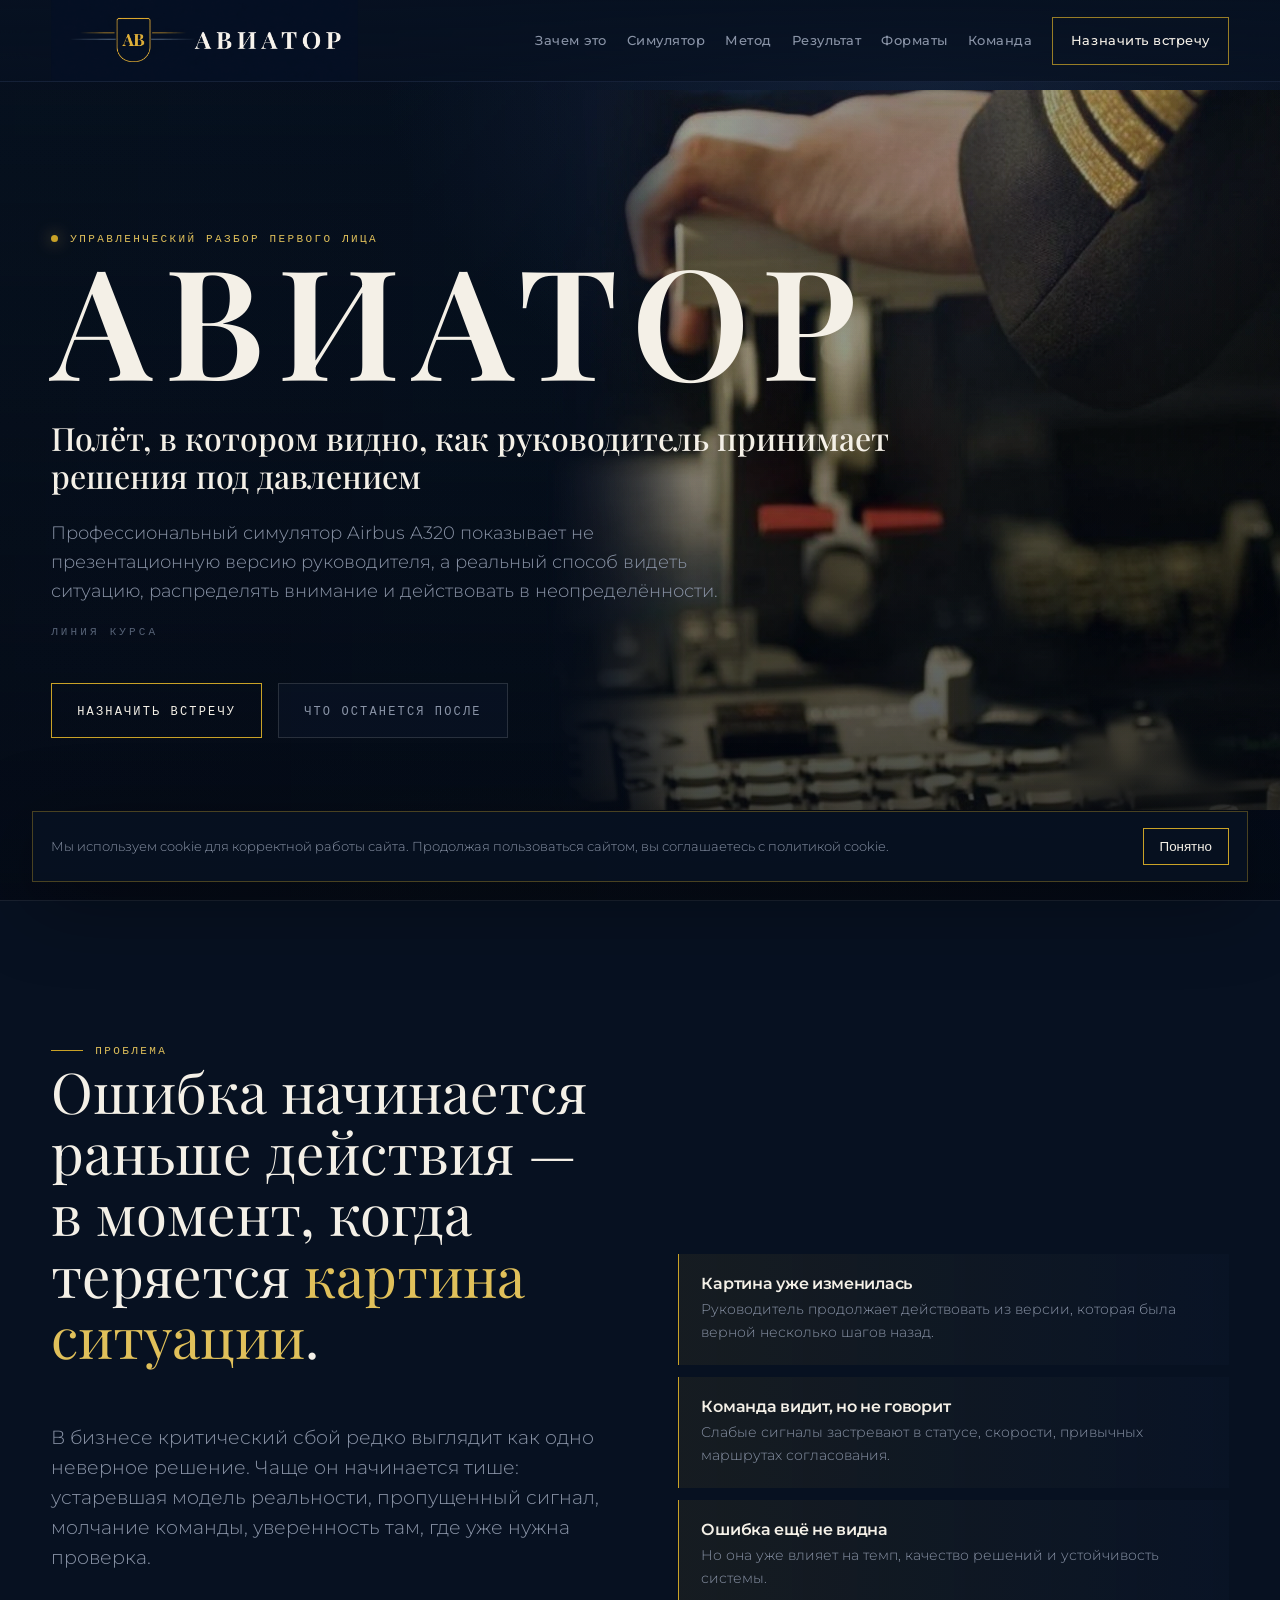
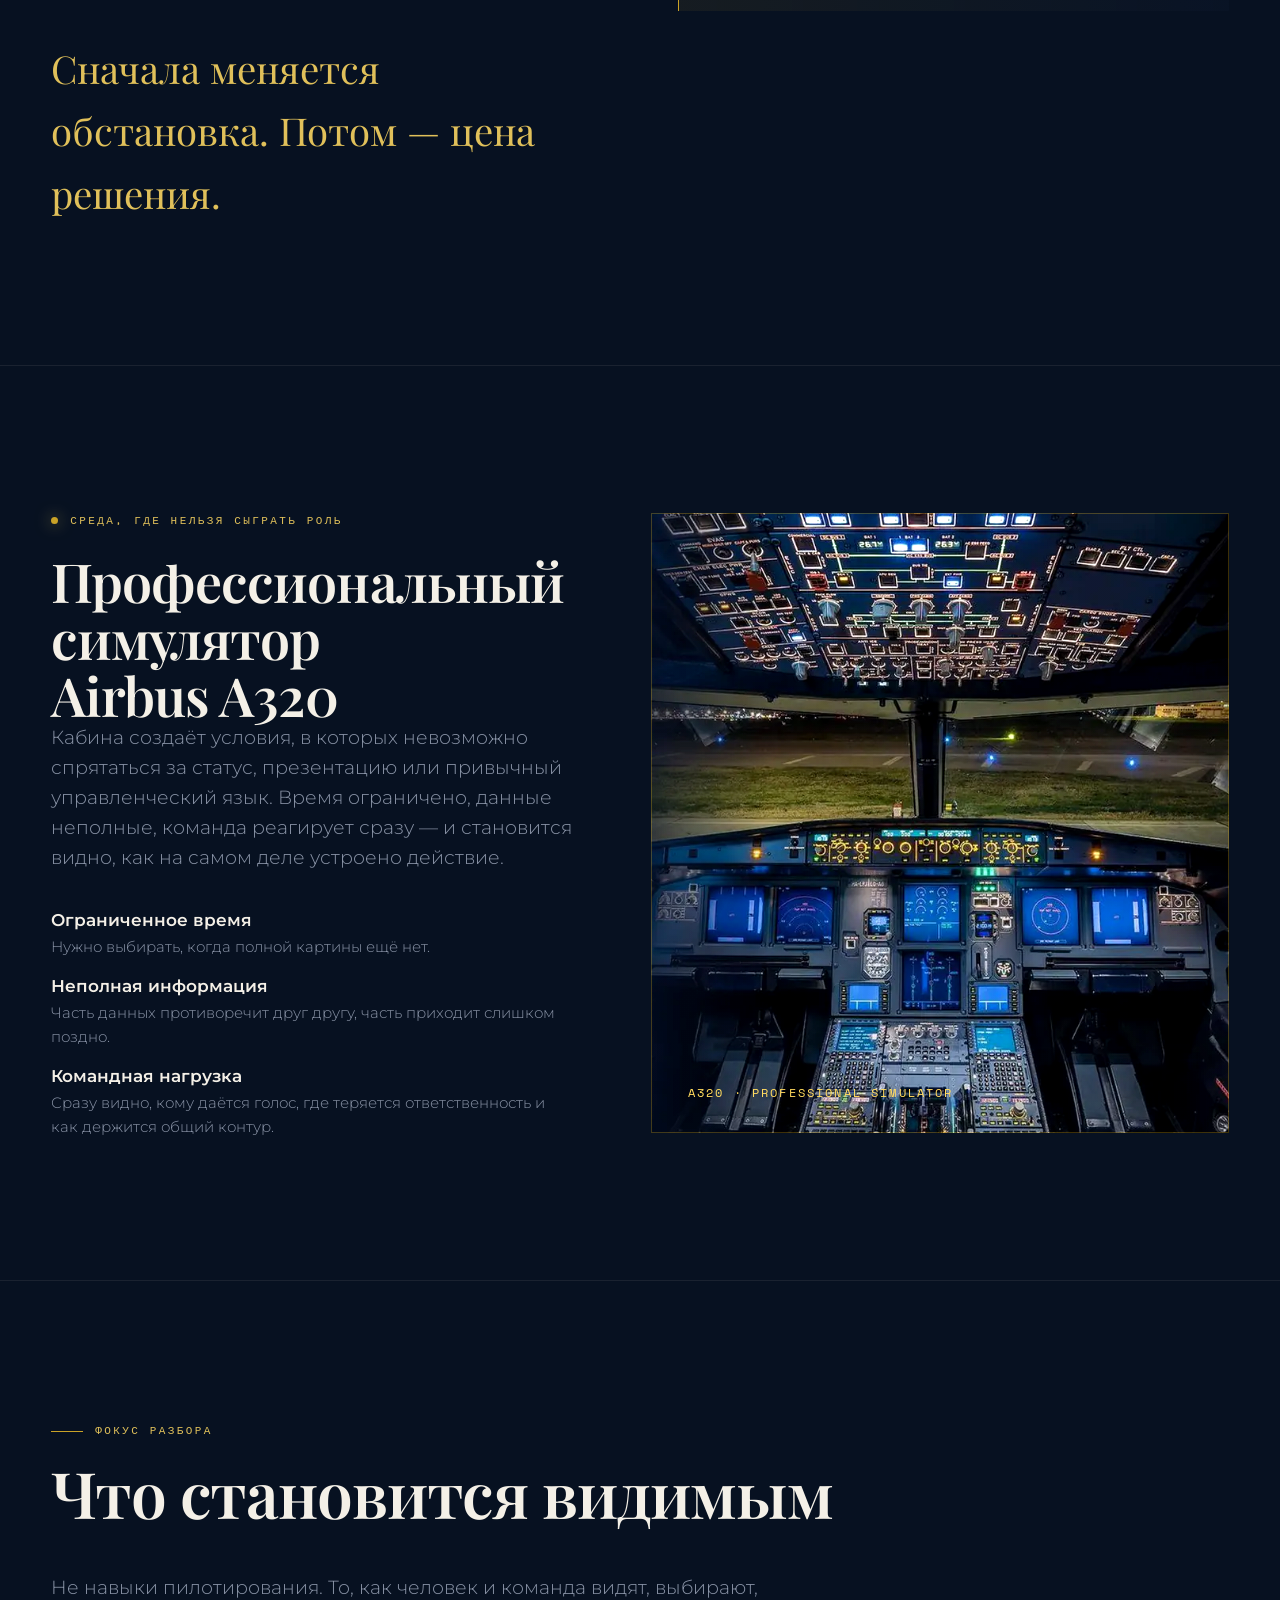
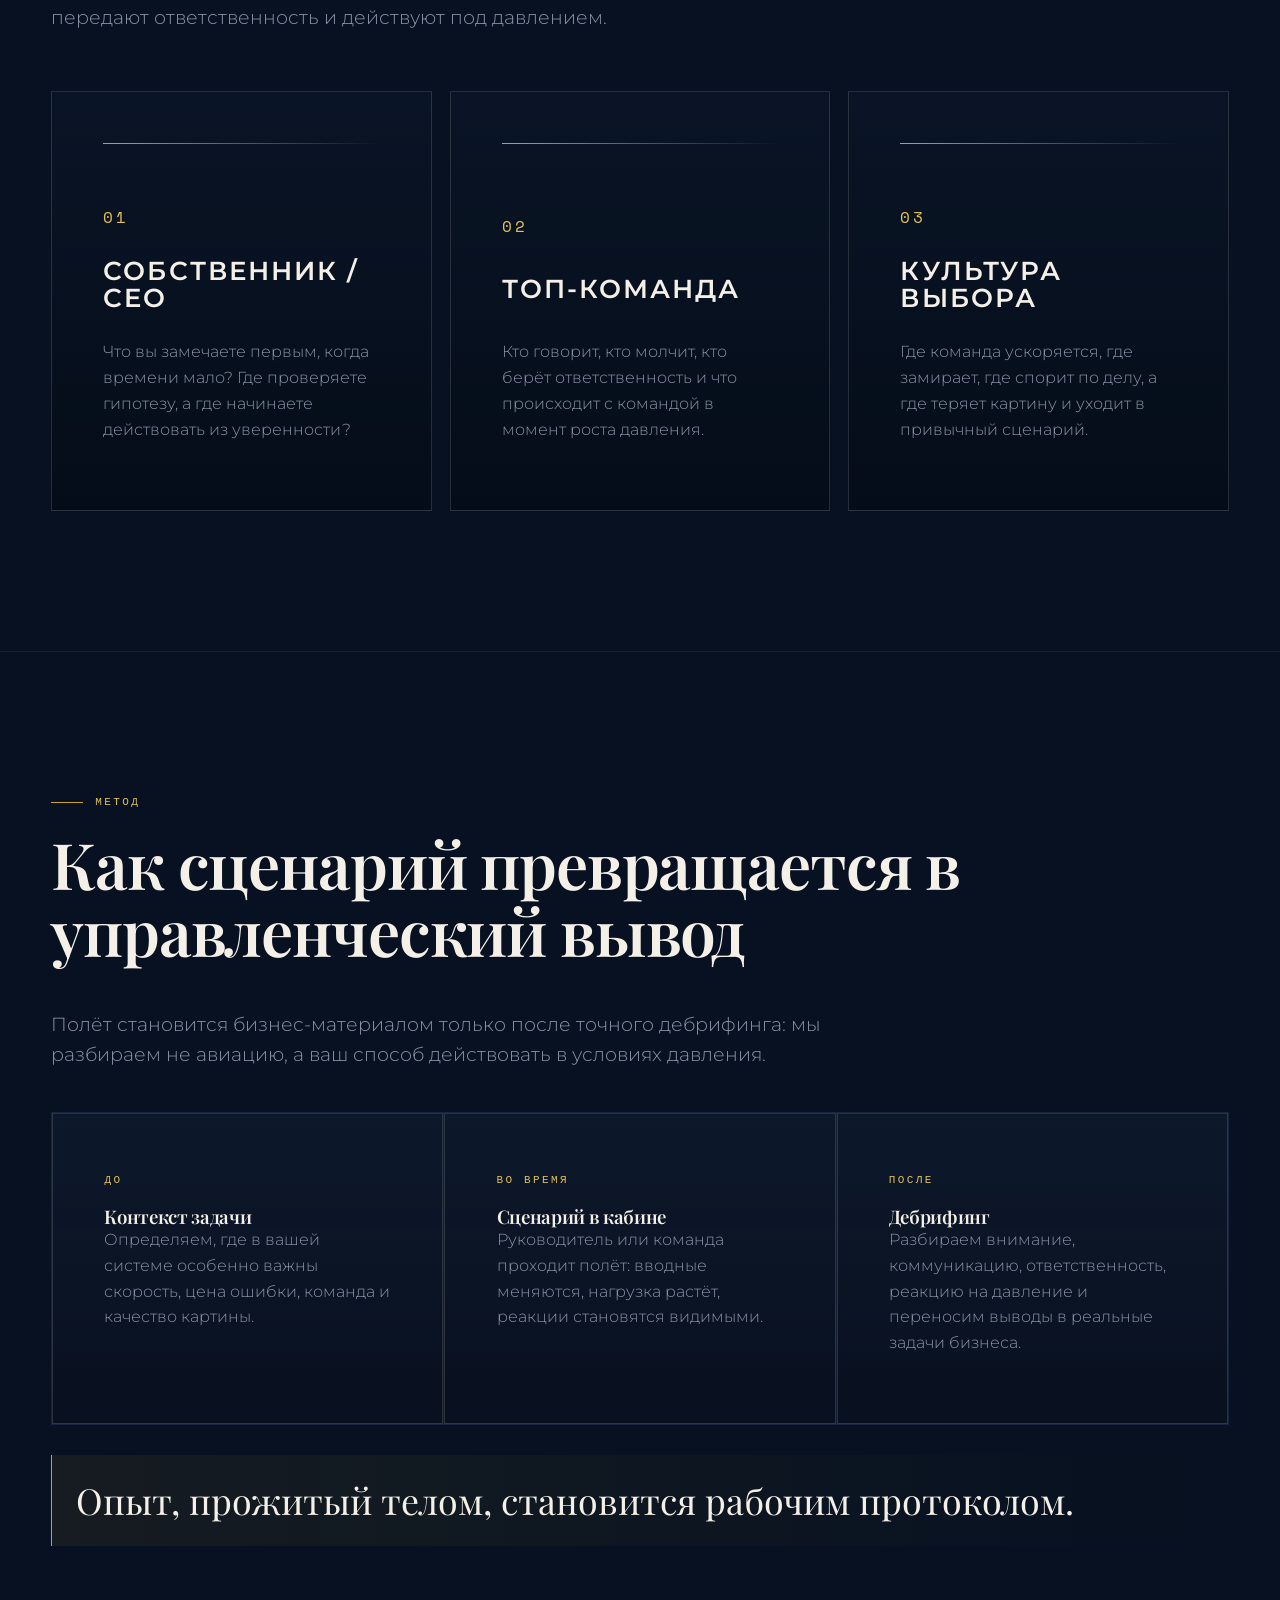
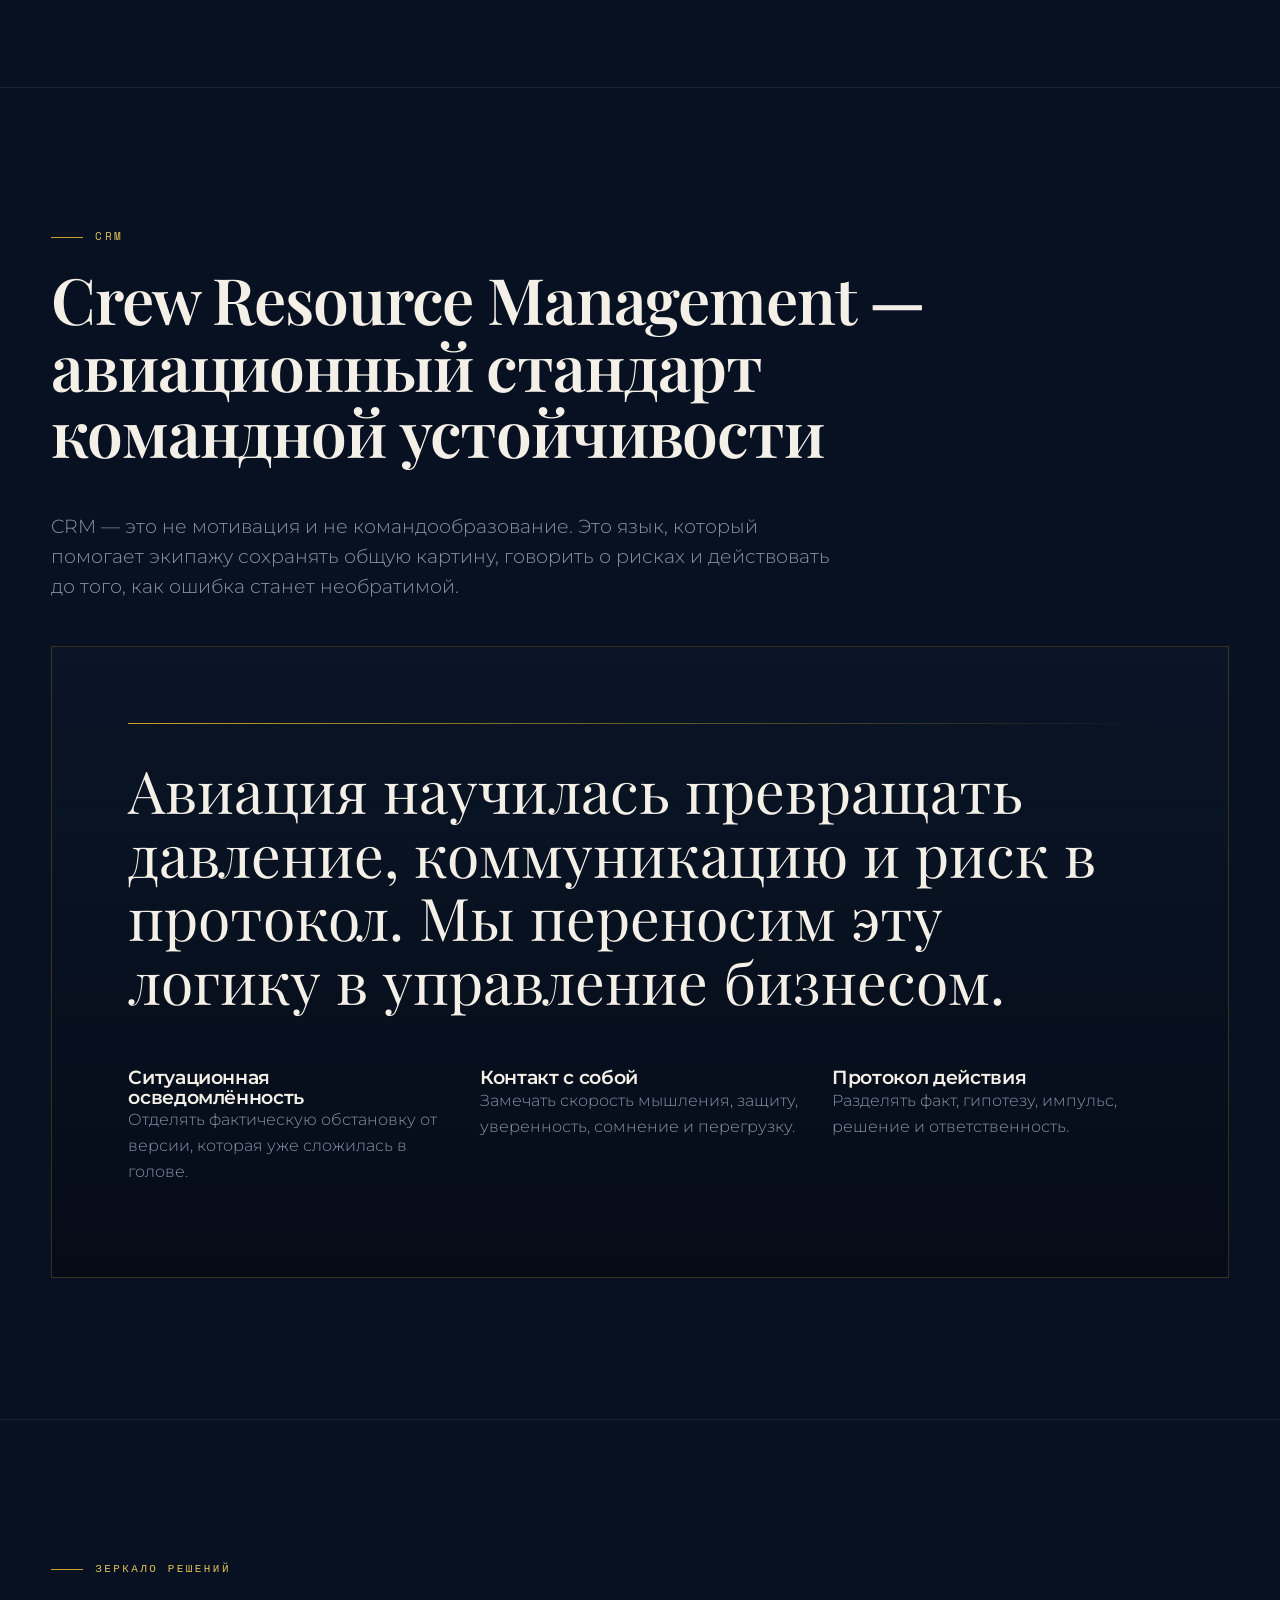
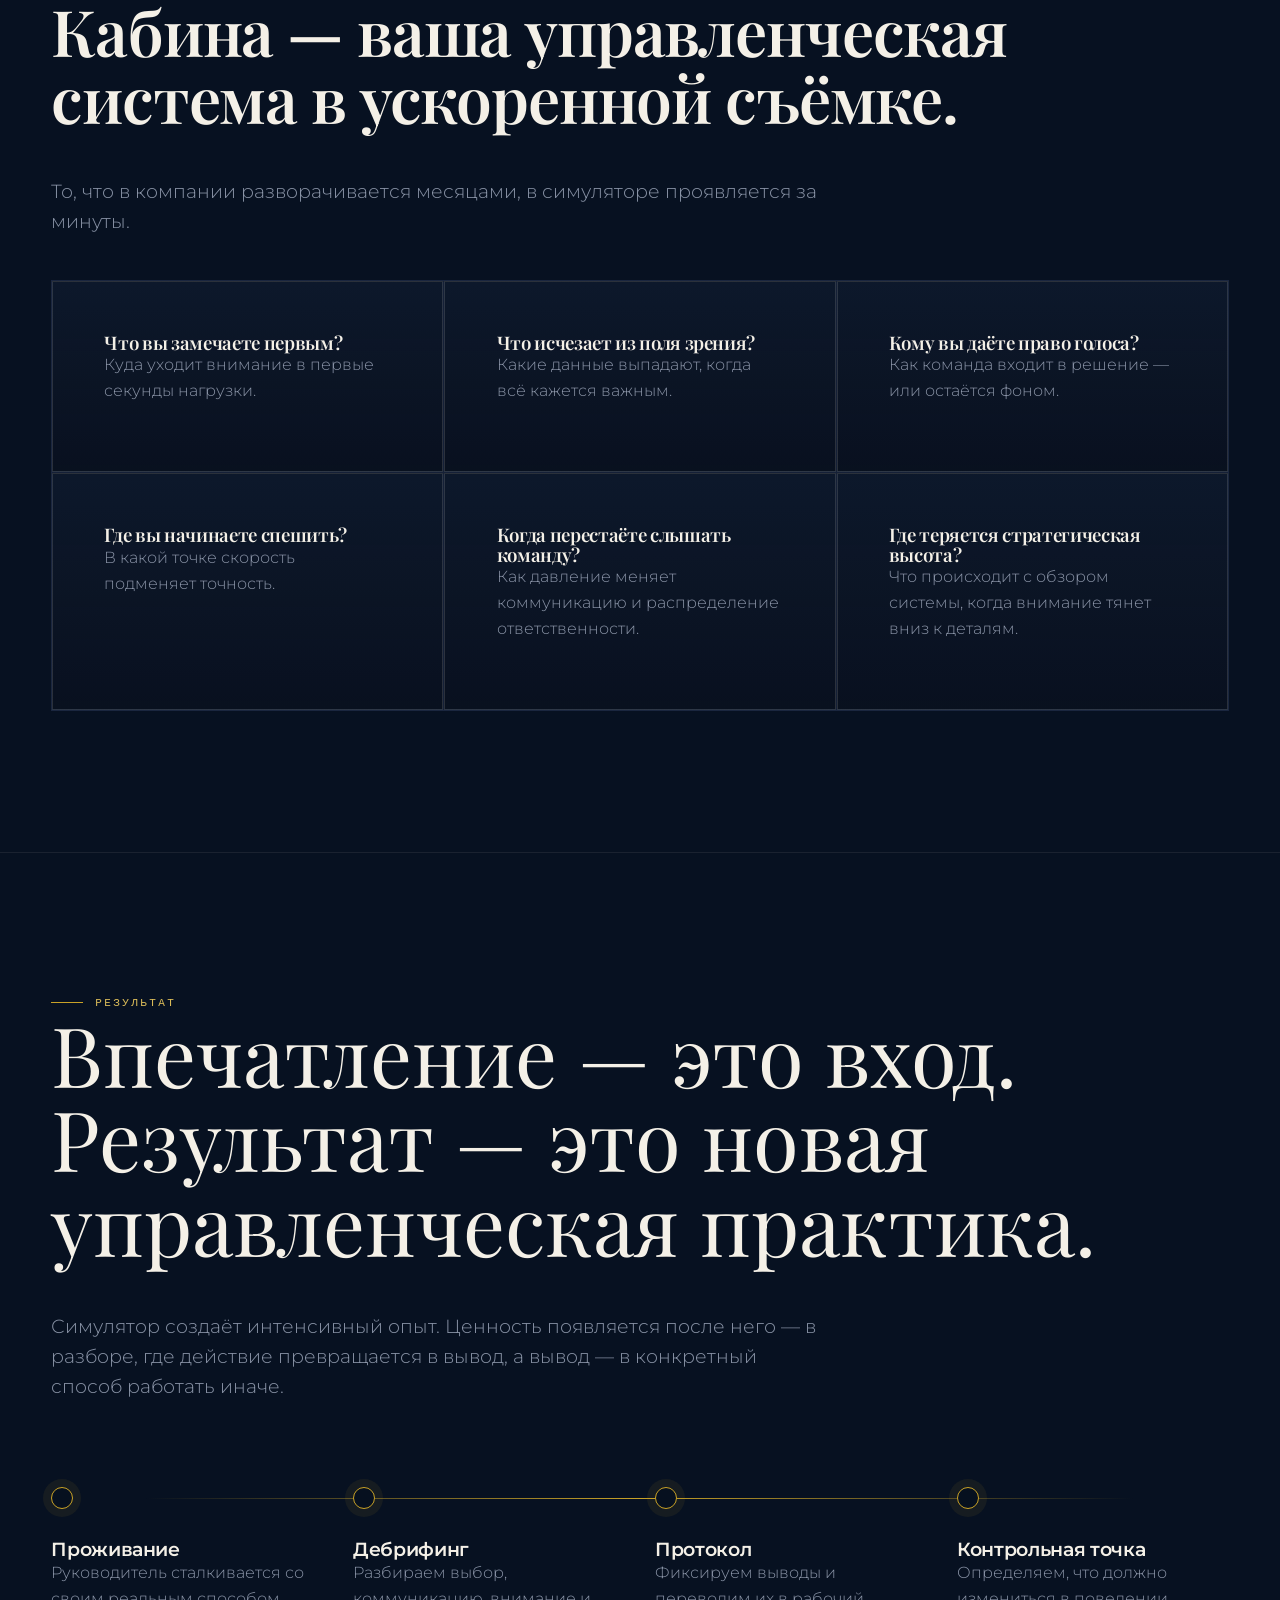
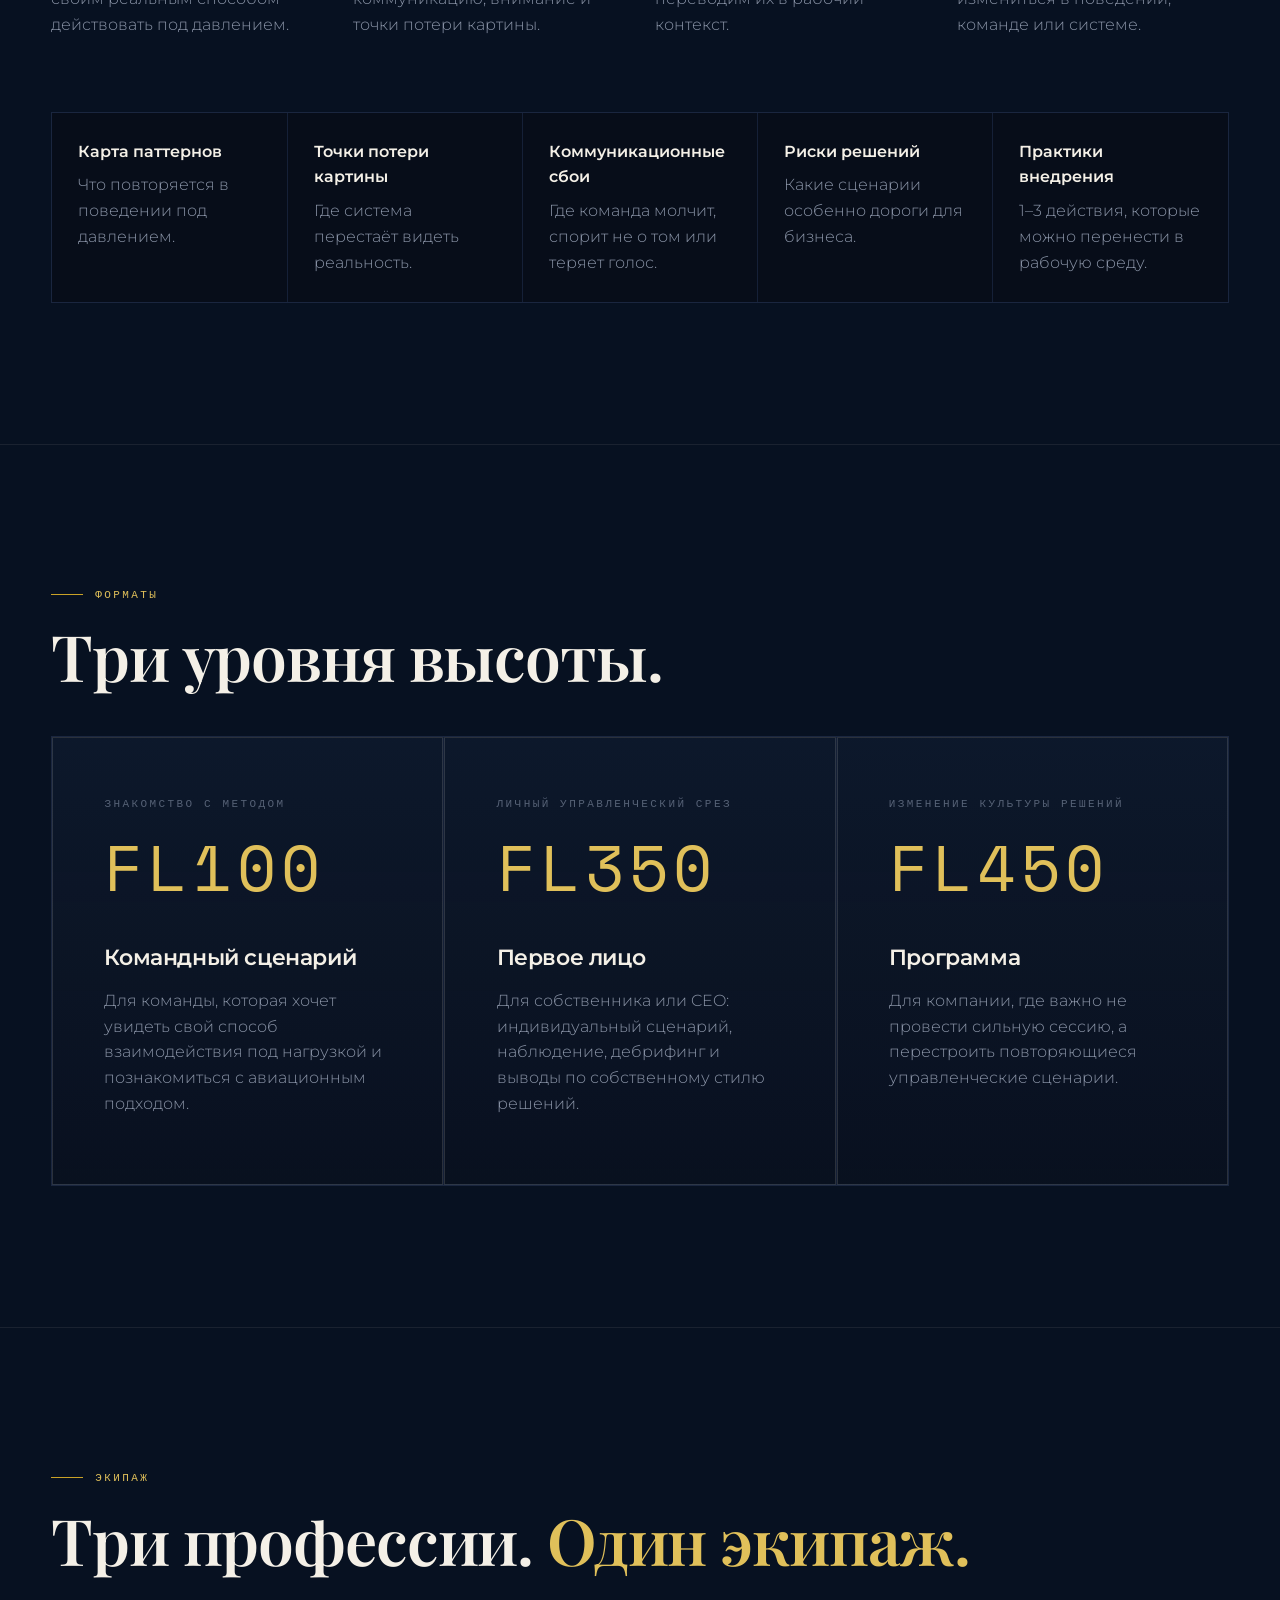
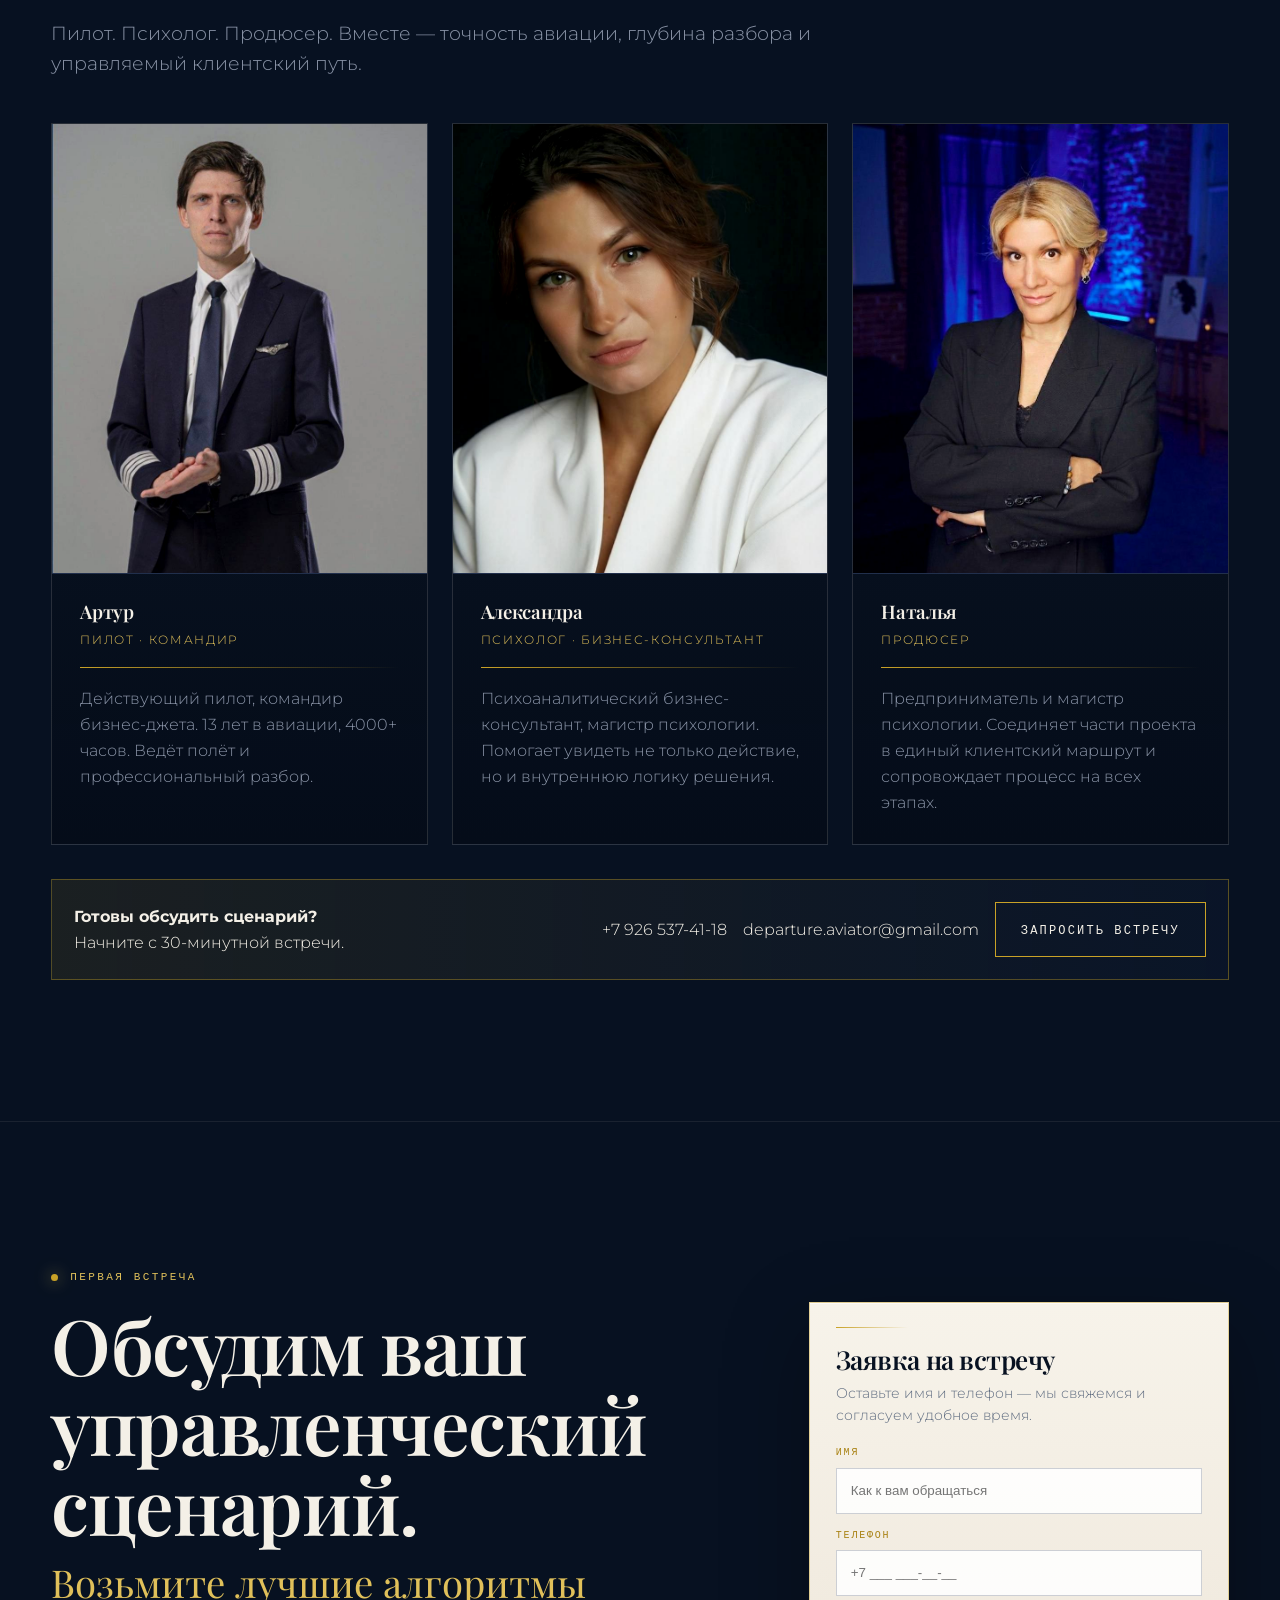
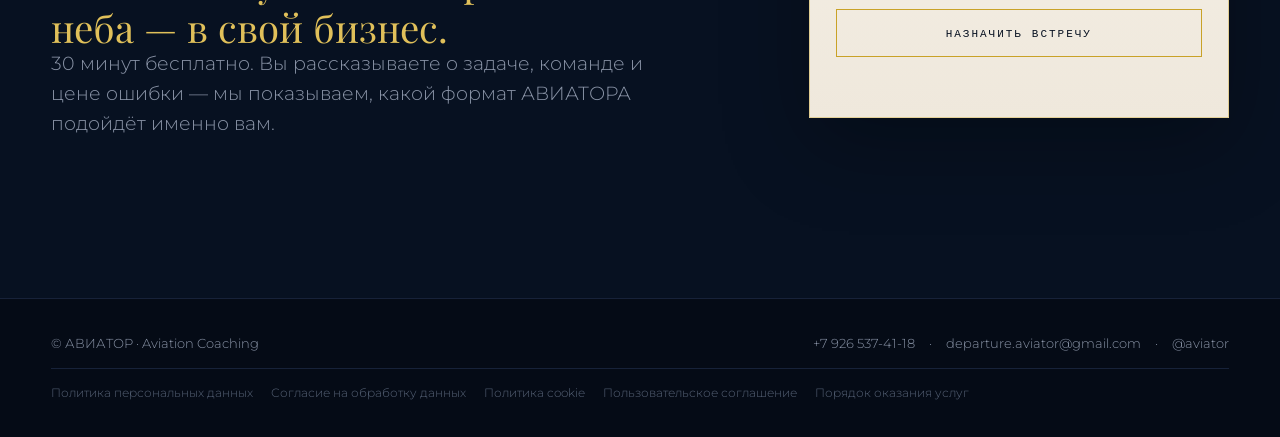
==== commit 29b9522f: "Rewrite landing copy to reduce repetition" ====
--- a/index.html
+++ b/index.html
@@ -3,279 +3,34 @@
 <head>
 <meta charset="utf-8">
 <meta name="viewport" content="width=device-width, initial-scale=1">
-<title>АВИАТОР — диагностика решений первого лица</title>
-<meta name="description" content="Диагностика системы принятия решений первого лица на профессиональном симуляторе Airbus A320.">
+<title>АВИАТОР — диагностика и управленческий разбор первого лица</title>
+<meta name="description" content="Диагностика и управленческий разбор для собственников, CEO и топ-команд на профессиональном симуляторе Airbus A320: решения под давлением, команда, внимание и перенос в бизнес.">
 <link rel="icon" href="assets/images/favicon.svg" type="image/svg+xml">
 <link rel="preconnect" href="https://fonts.googleapis.com">
 <link rel="preconnect" href="https://fonts.gstatic.com" crossorigin>
 <link href="https://fonts.googleapis.com/css2?family=Playfair+Display:wght@500;600;700&family=Montserrat:wght@300;400;500;600;700&family=Space+Mono:wght@400;700&display=swap" rel="stylesheet">
 <style>
-:root{--ink:#06101f;--ink-deep:#081427;--ink-soft:#0b1930;--panel:#0B1628;--line:rgba(201,162,39,.22);--line2:rgba(244,240,231,.14);--gold:#c9a227;--gold2:#e0c05a;--cream:#f4f0e7;--steel:#8a94a7;--steel2:#566276;--pf:"Playfair Display",Georgia,serif;--mn:"Montserrat",system-ui,sans-serif;--mo:"Space Mono",ui-monospace,monospace;--mx:1380px;--pad:clamp(22px,4vw,66px);--nav-h:82px}*{box-sizing:border-box}html{scroll-behavior:smooth;background:#071121;max-width:100%;overflow-x:hidden}body{margin:0;background:#071121;color:var(--cream);font-family:var(--mn);font-weight:300;line-height:1.62;max-width:100%;overflow-x:hidden}body:before{content:"";position:fixed;inset:0;z-index:0;pointer-events:none;opacity:.22;background-image:linear-gradient(rgba(30,42,68,.66) 1px,transparent 1px),linear-gradient(90deg,rgba(30,42,68,.66) 1px,transparent 1px);background-size:112px 112px;mask-image:radial-gradient(ellipse 82% 72% at 50% 18%,#000 20%,transparent 86%)}body:after{content:"";position:fixed;inset:0;z-index:0;pointer-events:none;background:radial-gradient(900px 640px at 72% 7%,rgba(38,56,92,.42),transparent 60%),linear-gradient(180deg,rgba(5,10,20,.06),rgba(5,10,20,.78)),radial-gradient(ellipse 80% 45% at 50% 115%,rgba(201,162,39,.10),transparent 65%)}a{color:inherit;text-decoration:none}img{display:block;max-width:100%}.wrap{max-width:var(--mx);margin:0 auto;padding-left:var(--pad);padding-right:var(--pad);position:relative;z-index:2}.gold{color:var(--gold2)}h1,h2,h3{font-family:var(--pf);margin:0;letter-spacing:-.018em;line-height:1.04;font-weight:600;hyphens:none;-webkit-hyphens:none;word-break:normal;overflow-wrap:normal}.lead{color:var(--steel);font-size:clamp(17px,1.45vw,21px);max-width:760px}.ey{display:inline-flex;gap:12px;align-items:center;font-family:var(--mo);font-size:11px;letter-spacing:.28em;text-transform:uppercase;color:var(--gold2)}.ey:before{content:"";width:7px;height:7px;border-radius:50%;background:var(--gold);box-shadow:0 0 16px rgba(226,194,92,.72)}.nav,header,section,footer{max-width:100%;overflow-x:hidden}.nav{position:fixed;top:0;left:0;right:0;z-index:100;width:100%;height:var(--nav-h);overflow:hidden;background:linear-gradient(180deg,rgba(7,17,33,.96),rgba(7,17,33,.74));backdrop-filter:blur(16px);border-bottom:1px solid rgba(30,42,68,.66)}.nav .wrap{height:var(--nav-h);display:flex;align-items:center;justify-content:space-between;gap:26px;overflow:hidden}.brand{display:flex;align-items:center;min-width:0}.brand img{display:block;width:clamp(220px,24vw,360px);height:auto;object-fit:contain}.menu-toggle{display:none}.navlinks{display:flex;align-items:center;gap:clamp(12px,1.55vw,24px)}.navlinks a{font-family:var(--mn);font-size:13px;font-weight:500;letter-spacing:.04em;text-transform:none;color:var(--steel);transition:.25s;white-space:nowrap}.navlinks a:hover{color:var(--gold2)}.nav-cta{border:1px solid rgba(201,162,39,.75);padding:12px 18px;color:var(--cream)!important;font-family:var(--mn);font-size:13px;font-weight:600;letter-spacing:.04em;text-transform:none}.btn{display:inline-flex;align-items:center;gap:18px;border:1px solid var(--gold);background:transparent;color:var(--cream);font-family:var(--mo);font-size:12px;letter-spacing:.22em;text-transform:uppercase;padding:17px 25px;cursor:pointer}.btn:hover{background:var(--gold);color:var(--ink)}.ghost{border-color:var(--line2);color:var(--steel);background:rgba(14,27,50,.32)}section{position:relative;padding:clamp(120px,12vw,190px) 0;border-top:1px solid rgba(244,240,231,.08)}.hero{position:relative;min-height:100svh;display:flex;align-items:center;padding:calc(var(--nav-h) + 70px) 0 90px;border-top:none;overflow:hidden;background-color:#071121;background-image:linear-gradient(90deg,rgba(7,17,33,.04),rgba(7,17,33,.04)),url('assets/images/hero-slide1-background.webp?v=20260629-fit-1');background-size:contain;background-position:center center;background-repeat:no-repeat}.hero-img{display:none}.hero:before{content:"";position:absolute;inset:0;z-index:1;pointer-events:none;background:linear-gradient(90deg,rgba(7,17,33,.06) 0%,rgba(7,17,33,.03) 55%,rgba(7,17,33,.02) 100%)}.hero-copy{position:relative;z-index:2;width:100%;max-width:var(--mx)}.hero-copy .ey,.hero-copy h1,.hero-sub,.hero-text,.hero-actions{max-width:830px}.hero h1{font-size:clamp(72px,12vw,180px);letter-spacing:.08em;text-transform:uppercase;line-height:.88}.hero h1 em{font-style:normal;color:var(--gold2)}.hero-sub{margin-top:34px;font-size:clamp(24px,2.4vw,38px);line-height:1.22;font-weight:500;max-width:860px;font-family:var(--pf)}.hero-text{margin-top:22px;color:var(--steel);font-size:clamp(16px,1.4vw,20px);max-width:655px}.hero-actions{display:flex;gap:16px;flex-wrap:wrap;margin-top:42px}.hero-metrics{display:none;max-width:760px;opacity:.86}.metric{background:rgba(7,17,33,.70);padding:24px}.metric strong{display:block;font-family:var(--mo);font-size:22px;color:var(--gold2)}.metric span{display:block;margin-top:6px;font-size:12px;letter-spacing:.15em;color:var(--steel2);text-transform:uppercase}.shead{margin-bottom:46px}.slabel{font-family:var(--mo);font-size:11px;letter-spacing:.28em;color:var(--gold2);text-transform:uppercase;display:flex;align-items:center;gap:12px}.slabel:before{content:"";width:32px;height:1px;background:var(--gold)}.shead h2{font-size:clamp(34px,5vw,76px);max-width:920px;margin-top:20px}.grid2{display:grid;grid-template-columns:minmax(0,1fr) minmax(0,1fr);gap:clamp(34px,6vw,88px);align-items:center}#environment .grid2{grid-template-columns:minmax(520px,.95fr) minmax(520px,1.05fr);gap:clamp(44px,5vw,88px)}#environment .grid2>div{min-width:0}.problem-statement{font-family:var(--pf);font-size:clamp(31px,4.4vw,72px);line-height:1.09;max-width:850px}.problem-lead{margin-top:24px;max-width:760px}.step{display:inline-flex;margin-bottom:18px;font-family:var(--mo);font-size:11px;letter-spacing:.22em;text-transform:uppercase;color:var(--gold2)}.method-note{margin:30px 0 0;padding:24px;border-left:1px solid var(--gold);font-family:var(--pf);font-size:clamp(24px,2.8vw,38px);line-height:1.18;color:var(--cream);background:linear-gradient(90deg,rgba(201,162,39,.08),transparent)}.symptoms{display:grid;gap:12px}.symptom{padding:22px;border-left:1px solid var(--gold);background:linear-gradient(90deg,rgba(201,162,39,.08),rgba(14,27,50,.28))}.symptom h3{font-family:var(--mn);font-size:16px;font-weight:600;margin-bottom:5px}.symptom p{margin:0;color:var(--steel);font-size:14px}.env-title{max-width:620px;font-size:clamp(40px,4.2vw,64px);line-height:1.06;margin-top:20px;hyphens:none;-webkit-hyphens:none;-ms-hyphens:none;word-break:normal;overflow-wrap:normal;text-wrap:balance}.cockpit{min-height:620px;border:1px solid rgba(201,162,39,.28);background-color:var(--ink);background-image:linear-gradient(180deg,rgba(7,17,33,.02),rgba(7,17,33,.18)),url('assets/images/cockpit-a320.webp?v=20260628-premium-crop');background-size:165% auto;background-position:84% center;background-repeat:no-repeat;filter:brightness(1.14) contrast(1.06) saturate(1.04);position:relative;overflow:hidden}.cockpit:after{content:"A320 · PROFESSIONAL SIMULATOR";position:absolute;left:36px;bottom:30px;font-family:var(--mo);font-size:12px;letter-spacing:.18em;color:var(--gold2);opacity:.95}.conditions{margin-top:34px;display:grid;gap:14px}.condition p{margin:0;color:var(--steel);font-size:15px}.condition b{color:var(--cream);font-weight:600;font-size:17px}.cards3{display:grid;grid-template-columns:repeat(3,minmax(0,1fr));gap:1px;background:rgba(30,42,68,.65);border:1px solid rgba(30,42,68,.65);margin-top:42px}.mirror-grid,.result-grid{grid-template-columns:repeat(3,minmax(0,1fr))}.result-grid{grid-template-columns:repeat(4,minmax(0,1fr))}.card{border:1px solid var(--line2);background:linear-gradient(180deg,rgba(11,22,40,.78),rgba(5,11,22,.72));box-shadow:none}.box{padding:clamp(34px,4vw,58px)}.box p,.box li{color:var(--steel)}.light{background:linear-gradient(180deg,rgba(244,240,231,.96),rgba(229,226,218,.92));color:#0A1428;min-height:340px}.light p,.light li{color:#4c5a70}.crew-grid{display:grid;grid-template-columns:repeat(3,minmax(0,1fr));gap:24px;margin-top:44px}.side-stack{display:contents}.person{overflow:hidden}.person-img{background:#0b1323;overflow:hidden;border-bottom:1px solid rgba(42,59,92,.72)}.person-main .person-img,.person-side .person-img{height:450px}.person-img img{width:100%;height:100%;object-fit:cover;filter:contrast(1.03) saturate(1.04)}.person-main .person-img img{object-position:center 16%}.side-stack .person-side:nth-child(1) .person-img img{object-position:center 14%}.side-stack .person-side:nth-child(2) .person-img img{object-position:center 24%}.person-body{padding:28px;min-height:245px}.role{color:var(--gold2);font-size:12px;letter-spacing:.14em;text-transform:uppercase;margin-top:8px}.roleline{height:1px;background:linear-gradient(90deg,var(--gold),transparent);margin:18px 0}.person-body p{color:var(--steel);margin:0}.contact-strip{margin-top:34px;padding:22px;border:1px solid rgba(201,162,39,.38);background:linear-gradient(90deg,rgba(201,162,39,.1),rgba(14,27,50,.42));display:grid;grid-template-columns:minmax(260px,1fr) auto auto auto;gap:16px;align-items:center}.final-layout{display:grid;grid-template-columns:minmax(0,.95fr) minmax(360px,.78fr);gap:clamp(30px,5vw,72px);align-items:center}.final h2{font-size:clamp(42px,6vw,84px);margin-top:16px}.final-sub{font-family:var(--pf);font-size:clamp(25px,3vw,40px);line-height:1.15;color:var(--gold2);margin-top:16px}.lead-form{position:relative;width:100%;max-width:420px;justify-self:end;padding:24px 26px;border:1px solid rgba(201,162,39,.42);background:linear-gradient(180deg,#f7f3ea 0%,#efe8dc 100%);color:#071121;box-shadow:0 26px 80px rgba(0,0,0,.28),inset 0 1px 0 rgba(255,255,255,.65)}.lead-form:before{content:"";display:block;width:72px;height:1px;background:linear-gradient(90deg,#c9a227,transparent);margin-bottom:18px}.lead-form h3{font-family:var(--pf);font-size:26px;line-height:1.1;margin:0 0 8px;color:#071121}.lead-form p{margin:0 0 18px;color:#5f6c80;font-size:14px;line-height:1.55}.form-row{display:grid;grid-template-columns:1fr;gap:0}.form-field{display:grid;gap:7px;margin-bottom:13px}.form-field label{font-family:var(--mo);font-size:10px;letter-spacing:.18em;text-transform:uppercase;color:#a98213}.form-field input,.form-field textarea{width:100%;border:1px solid rgba(29,43,73,.22);background:rgba(255,255,255,.88);color:#071121;padding:0 14px;outline:none}.form-field input{height:46px}.form-field input::placeholder,.form-field textarea::placeholder{color:#7e8898}.form-field input:focus,.form-field textarea:focus{border-color:rgba(201,162,39,.72);box-shadow:0 0 0 3px rgba(201,162,39,.12)}.form-field textarea{min-height:112px;resize:vertical}.lead-form .btn{width:100%;min-height:48px;justify-content:center;color:#071121;border:1px solid #c9a227;background:transparent;font-size:11px;letter-spacing:.18em;padding:14px 18px}.lead-form .btn:hover{background:#c9a227;color:#071121}.form-status{min-height:18px;margin:12px 0 0;font-size:12px;line-height:1.45;color:#5f6c80}.form-status-success{color:#2f6b3f}.form-status-error{color:#8b2f2f}.form-status-pending{color:#8a6a08}.lead-form .btn:disabled{opacity:.55;cursor:not-allowed}.legal-check{display:grid;grid-template-columns:18px 1fr;gap:10px;align-items:start;margin:12px 0 16px;font-size:12px;line-height:1.45;color:#5f6c80}.legal-check input{margin-top:2px;accent-color:var(--gold);width:18px;height:18px}.legal-check span{display:block}.legal-check a{color:#8a6a08;text-decoration:underline;text-underline-offset:2px}.footer-legal{display:flex;flex-wrap:wrap;gap:8px 18px;padding-top:14px;border-top:1px solid rgba(42,59,92,.5);font-size:12px;line-height:1.4}.footer-legal a{color:var(--steel2)}.cookie-banner{position:fixed;left:clamp(16px,3vw,32px);right:clamp(16px,3vw,32px);bottom:18px;z-index:200;display:flex;gap:18px;align-items:center;justify-content:space-between;padding:16px 18px;border:1px solid rgba(201,162,39,.38);background:rgba(7,17,33,.96);color:var(--cream);box-shadow:0 22px 70px rgba(0,0,0,.35);font-size:13px}.cookie-banner[hidden]{display:none}.cookie-banner a{color:var(--gold2);text-decoration:underline;text-underline-offset:2px}.cookie-banner button{flex:0 0 auto;border:1px solid var(--gold);background:transparent;color:var(--cream);padding:10px 14px;cursor:pointer;font-family:var(--mn);font-weight:600}.cookie-banner button:hover{background:var(--gold);color:var(--ink)}.footer{border-top:1px solid rgba(30,42,68,.6);padding:24px 0 26px;color:var(--steel2);font-size:13px}.footer-compact{display:grid;gap:14px}.footer-main{display:flex;align-items:center;justify-content:space-between;gap:24px}.footer-brand{color:var(--steel2);white-space:nowrap}.footer-contacts{display:flex;align-items:center;justify-content:flex-end;gap:8px;flex-wrap:wrap;color:var(--steel2)}.footer a{color:var(--steel2);text-decoration:none;transition:color .2s ease}.footer a:hover{color:var(--gold2)}.rv{opacity:1!important;transform:none!important}
-.section-title,.shead h2,.problem-statement,.env-title,.final h2{text-wrap:balance}
-#problem,#environment,#method,#crm,#result{min-height:90vh;display:flex;align-items:center}
-.hero-kicker{margin-top:18px;font-family:var(--mo);font-size:11px;letter-spacing:.28em;text-transform:uppercase;color:var(--steel2)}
-.transition-line{margin-top:clamp(34px,5vw,72px);font-family:var(--pf);font-size:clamp(24px,3vw,42px);color:var(--gold2)}
-.strategy-matrix{display:grid;grid-template-columns:repeat(3,minmax(0,1fr));gap:18px;margin-top:58px}.strategy-panel{min-height:480px;padding:42px;border:1px solid var(--line2);background:linear-gradient(180deg,rgba(11,22,40,.72),rgba(5,11,22,.68));display:flex;flex-direction:column;justify-content:space-between}.strategy-panel:before{content:"";display:block;width:100%;height:1px;background:linear-gradient(90deg,var(--gold),transparent);margin-bottom:36px}.strategy-num{font-family:var(--mo);color:var(--gold2);letter-spacing:.18em}.strategy-panel h3{font-family:var(--mn);font-size:clamp(22px,2vw,32px);letter-spacing:.12em;text-transform:uppercase}.strategy-panel p{color:var(--steel);font-size:17px}.crm-panel{border:1px solid var(--line);background:linear-gradient(180deg,rgba(11,22,40,.9),rgba(5,11,22,.82));padding:clamp(38px,6vw,76px);margin-top:44px}.crm-panel:before{content:"";display:block;height:1px;background:linear-gradient(90deg,var(--gold),transparent);margin-bottom:34px}.crm-big{font-family:var(--pf);font-size:clamp(32px,4.6vw,72px);line-height:1.08;max-width:980px}.crm-principles{display:grid;grid-template-columns:repeat(3,1fr);gap:32px;margin-top:56px}.crm-principles h3{font-family:var(--mn);font-size:18px}.result-title{font-family:var(--pf);font-size:clamp(42px,6.5vw,104px);line-height:1.02;max-width:1160px}.flight-path{position:relative;display:grid;grid-template-columns:repeat(4,1fr);gap:30px;margin-top:72px}.flight-path:before{content:"";position:absolute;left:8%;right:8%;top:24px;height:1px;background:linear-gradient(90deg,transparent,var(--gold),transparent)}.flight-step{position:relative;padding-top:66px}.flight-dot{position:absolute;top:13px;left:0;width:22px;height:22px;border:1px solid var(--gold);border-radius:50%;background:var(--ink);box-shadow:0 0 0 8px rgba(201,162,39,.08)}.flight-step h3{font-family:var(--mn);font-size:18px}.flight-step p{color:var(--steel)}.levels{display:grid;grid-template-columns:repeat(3,1fr);gap:1px;border:1px solid var(--line2);background:var(--line2)}.level{padding:clamp(38px,5vw,68px);background:rgba(5,11,22,.86);min-height:390px}.level-code{font-family:var(--mo);font-size:clamp(46px,5vw,78px);color:var(--gold2);letter-spacing:.08em}.level small{font-family:var(--mo);letter-spacing:.18em;text-transform:uppercase;color:var(--steel2)}.level h3{font-family:var(--mn);font-size:22px;margin:28px 0 18px}.level p{color:var(--steel)}
-@media(max-width:1060px){.strategy-matrix,.crm-principles,.levels,.flight-path{grid-template-columns:1fr}.strategy-panel{min-height:auto}.flight-path{gap:0;margin-left:16px}.flight-path:before{left:10px;right:auto;top:0;bottom:0;width:1px;height:auto}.flight-step{padding:0 0 34px 46px}.flight-dot{left:0;top:2px}.level{min-height:auto}}
-@media(max-width:1060px){:root{--nav-h:72px}.mirror-grid,.result-grid{grid-template-columns:1fr}.navlinks{gap:0}.nav{height:var(--nav-h);overflow:visible}.nav .wrap{height:var(--nav-h);display:flex;align-items:center;justify-content:space-between;overflow:visible}.brand img{width:clamp(190px,58vw,240px)}.menu-toggle{display:inline-flex;align-items:center;justify-content:center;gap:10px;min-height:44px;padding:10px 14px;border:1px solid rgba(201,162,39,.65);background:rgba(7,17,33,.92);color:var(--cream);font-family:var(--mn);font-size:13px;font-weight:600;letter-spacing:.04em;cursor:pointer;position:relative;z-index:130}.menu-toggle-icon{width:18px;height:12px;position:relative;display:inline-block;border-top:1px solid currentColor;border-bottom:1px solid currentColor}.menu-toggle-icon::before{content:"";position:absolute;left:0;top:5px;width:100%;height:1px;background:currentColor}.navlinks{position:fixed;top:var(--nav-h);left:0;right:0;z-index:120;display:grid;gap:0;padding:10px var(--pad) 22px;background:rgba(7,17,33,.98);border-bottom:1px solid rgba(201,162,39,.26);box-shadow:0 28px 80px rgba(0,0,0,.38);transform:translateY(-120%);opacity:0;visibility:hidden;pointer-events:none;transition:transform .25s ease,opacity .25s ease,visibility .25s ease;max-height:calc(100vh - var(--nav-h));overflow-y:auto}.navlinks.open{transform:translateY(0);opacity:1;visibility:visible;pointer-events:auto}.navlinks a{display:flex;align-items:center;min-height:50px;padding:12px 0;border-bottom:1px solid rgba(42,59,92,.55);font-family:var(--mn);font-size:16px;font-weight:500;letter-spacing:0;text-transform:none;color:var(--cream)}.navlinks a:last-child{border-bottom:none}.nav-cta{justify-content:center;margin-top:14px;border:1px solid var(--gold);color:var(--cream)!important}body.menu-open{overflow:hidden}.hero-img{width:min(68vw,820px);opacity:.84}.grid2,#environment .grid2,.cards3,.crew-grid,.final-layout{grid-template-columns:1fr}.env-title{max-width:100%;font-size:clamp(36px,8vw,54px);text-wrap:pretty}.cockpit{min-height:420px;background-position:64% center}.contact-strip{grid-template-columns:1fr}.side-stack{display:grid;gap:24px}.person-main,.person-side{display:grid;grid-template-columns:1fr 1fr}.person-main .person-img,.person-side .person-img{height:420px}.person-body{min-height:0}}@media(max-width:720px){.hero,#problem,#environment,#method,#crm,#result{min-height:auto}h1,h2,h3,.env-title{hyphens:none;-webkit-hyphens:none;word-break:normal;overflow-wrap:normal}.cockpit:after{left:18px;bottom:18px;font-size:10px}.method-note{font-size:24px}.footer{padding:22px 0 24px}.footer-main{display:grid;gap:10px}.footer-brand{white-space:normal}.footer-contacts{justify-content:flex-start;gap:6px 8px}.footer-legal{display:grid;gap:8px;padding-top:12px;font-size:12px}.cookie-banner{display:grid;gap:12px}.cookie-banner button{width:100%}section{padding:76px 0}.shead{margin-bottom:28px}.shead h2,.env-title,.final h2{font-size:clamp(34px,10vw,50px)}.lead{font-size:16px}.hero{min-height:auto;padding-top:118px;padding-bottom:76px;background-color:#071121;background-image:linear-gradient(180deg,rgba(7,17,33,.18) 0%,rgba(7,17,33,.42) 62%,rgba(7,17,33,.74) 100%),url('assets/images/hero-slide1-background.webp?v=20260629-mobile-fit-1');background-size:auto 100%;background-position:60% center;background-repeat:no-repeat}.hero::before{display:none}.hero::after{display:none}.hero-img{display:none!important}.hero-copy{position:relative;z-index:3}.hero h1{font-size:clamp(52px,16vw,82px);letter-spacing:.03em}.hero-sub{font-size:21px;line-height:1.28}.hero-text{font-size:16px;max-width:100%}.hero-actions{display:grid;gap:12px}.hero-actions .btn{width:100%;justify-content:center}.hero-metrics{grid-template-columns:1fr}.btn{min-height:48px;justify-content:center;text-align:center}.person-main,.person-side{display:block}.person-main .person-img,.person-side .person-img{height:390px}.person-main .person-img img{object-position:center 18%}.side-stack .person-side:nth-child(1) .person-img img{object-position:center 14%}.side-stack .person-side:nth-child(2) .person-img img{object-position:center 16%}.person-body{padding:22px}.final-layout{grid-template-columns:1fr;gap:30px}.lead-form{max-width:none;justify-self:stretch;padding:22px}.form-row{grid-template-columns:1fr;gap:0}.form-field input{height:48px}.lead-form .btn{min-height:50px}}
+:root{--ink:#06101f;--ink-deep:#081427;--panel:#0B1628;--gold:#c9a227;--gold2:#e0c05a;--cream:#f4f0e7;--steel:#8a94a7;--steel2:#566276;--line:rgba(201,162,39,.24);--line2:rgba(244,240,231,.14);--pf:"Playfair Display",Georgia,serif;--mn:"Montserrat",system-ui,sans-serif;--mo:"Space Mono",ui-monospace,monospace;--mx:1380px;--pad:clamp(22px,4vw,66px);--nav-h:82px}*{box-sizing:border-box}html{scroll-behavior:smooth;background:#071121;max-width:100%;overflow-x:hidden}body{margin:0;background:#071121;color:var(--cream);font-family:var(--mn);font-weight:300;line-height:1.62;max-width:100%;overflow-x:hidden}body:before{content:"";position:fixed;inset:0;z-index:0;pointer-events:none;opacity:.22;background-image:linear-gradient(rgba(30,42,68,.66) 1px,transparent 1px),linear-gradient(90deg,rgba(30,42,68,.66) 1px,transparent 1px);background-size:112px 112px;mask-image:radial-gradient(ellipse 82% 72% at 50% 18%,#000 20%,transparent 86%)}body:after{content:"";position:fixed;inset:0;z-index:0;pointer-events:none;background:radial-gradient(900px 640px at 72% 7%,rgba(38,56,92,.42),transparent 60%),linear-gradient(180deg,rgba(5,10,20,.06),rgba(5,10,20,.78)),radial-gradient(ellipse 80% 45% at 50% 115%,rgba(201,162,39,.10),transparent 65%)}a{color:inherit;text-decoration:none}img{display:block;max-width:100%}.wrap{max-width:var(--mx);margin:0 auto;padding-left:var(--pad);padding-right:var(--pad);position:relative;z-index:2}.gold{color:var(--gold2)}h1,h2,h3{font-family:var(--pf);margin:0;letter-spacing:-.018em;line-height:1.04;font-weight:600}p{margin-top:0}.lead{color:var(--steel);font-size:clamp(17px,1.45vw,21px);max-width:780px}.ey,.slabel,.step,.metric span,.level small{font-family:var(--mo);text-transform:uppercase;letter-spacing:.22em}.ey{display:inline-flex;gap:12px;align-items:center;font-size:11px;color:var(--gold2)}.ey:before{content:"";width:7px;height:7px;border-radius:50%;background:var(--gold);box-shadow:0 0 16px rgba(226,194,92,.72)}.nav,header,section,footer{max-width:100%;overflow-x:hidden}.nav{position:fixed;top:0;left:0;right:0;z-index:100;width:100%;height:var(--nav-h);overflow:hidden;background:linear-gradient(180deg,rgba(7,17,33,.96),rgba(7,17,33,.74));backdrop-filter:blur(16px);border-bottom:1px solid rgba(30,42,68,.66)}.nav .wrap{height:var(--nav-h);display:flex;align-items:center;justify-content:space-between;gap:26px;overflow:hidden}.brand{display:flex;align-items:center;min-width:0}.brand img{width:clamp(220px,24vw,360px);height:auto;object-fit:contain}.menu-toggle{display:none}.navlinks{display:flex;align-items:center;gap:clamp(12px,1.55vw,24px)}.navlinks a{font-size:13px;font-weight:500;letter-spacing:.04em;color:var(--steel);transition:.25s;white-space:nowrap}.navlinks a:hover{color:var(--gold2)}.nav-cta{border:1px solid rgba(201,162,39,.75);padding:12px 18px;color:var(--cream)!important;font-weight:600}.btn{display:inline-flex;align-items:center;justify-content:center;gap:18px;border:1px solid var(--gold);background:transparent;color:var(--cream);font-family:var(--mo);font-size:12px;letter-spacing:.18em;text-transform:uppercase;padding:17px 25px;cursor:pointer;transition:.25s}.btn:hover{background:var(--gold);color:var(--ink)}.ghost{border-color:var(--line2);color:var(--steel);background:rgba(14,27,50,.32)}section{position:relative;padding:clamp(112px,11vw,180px) 0;border-top:1px solid rgba(244,240,231,.08)}.hero,#problem,#environment,#method,#crm,#result{min-height:90vh;display:flex;align-items:center}.hero{position:relative;min-height:100svh;padding:calc(var(--nav-h) + 70px) 0 90px;border-top:none;background-color:#071121;background-image:linear-gradient(90deg,rgba(7,17,33,.06),rgba(7,17,33,.04)),url('assets/images/hero-slide1-background.webp?v=20260629-fit-1');background-size:contain;background-position:center center;background-repeat:no-repeat}.hero:before{content:"";position:absolute;inset:0;z-index:1;pointer-events:none;background:linear-gradient(90deg,rgba(7,17,33,.12) 0%,rgba(7,17,33,.03) 55%,rgba(7,17,33,.02) 100%)}.hero-copy{position:relative;z-index:2;width:100%;max-width:var(--mx)}.hero h1{font-size:clamp(72px,12vw,180px);letter-spacing:.08em;text-transform:uppercase;line-height:.88}.hero-sub{margin-top:34px;font-size:clamp(25px,2.5vw,40px);line-height:1.2;font-weight:500;max-width:850px;font-family:var(--pf)}.hero-text{margin-top:22px;color:var(--steel);font-size:clamp(16px,1.4vw,20px);max-width:690px}.hero-kicker{margin-top:18px;font-family:var(--mo);font-size:11px;letter-spacing:.28em;text-transform:uppercase;color:var(--steel2)}.hero-actions{display:flex;gap:16px;flex-wrap:wrap;margin-top:42px}.hero-metrics{display:none;max-width:760px;opacity:.86}.metric{background:rgba(7,17,33,.70);padding:24px}.metric strong{display:block;font-family:var(--mo);font-size:22px;color:var(--gold2)}.metric span{display:block;margin-top:6px;font-size:12px;color:var(--steel2)}.shead{margin-bottom:46px}.slabel{font-size:11px;color:var(--gold2);display:flex;align-items:center;gap:12px}.slabel:before{content:"";width:32px;height:1px;background:var(--gold)}.shead h2{font-size:clamp(34px,5vw,76px);max-width:980px;margin-top:20px}.grid2{display:grid;grid-template-columns:minmax(0,1fr) minmax(0,1fr);gap:clamp(34px,6vw,88px);align-items:center}#environment .grid2{grid-template-columns:minmax(500px,.95fr) minmax(500px,1.05fr)}.problem-statement{font-family:var(--pf);font-size:clamp(31px,4.4vw,72px);line-height:1.09;max-width:850px}.problem-lead{margin-top:24px}.transition-line{margin-top:clamp(34px,5vw,72px);font-family:var(--pf);font-size:clamp(24px,3vw,42px);color:var(--gold2)}.symptoms{display:grid;gap:12px}.symptom{padding:22px;border-left:1px solid var(--gold);background:linear-gradient(90deg,rgba(201,162,39,.08),rgba(14,27,50,.28))}.symptom h3{font-family:var(--mn);font-size:16px;font-weight:600;margin-bottom:5px}.symptom p{margin:0;color:var(--steel);font-size:14px}.env-title{max-width:660px;font-size:clamp(40px,4.2vw,64px);line-height:1.06;margin-top:20px;text-wrap:balance}.cockpit{min-height:620px;border:1px solid rgba(201,162,39,.28);background-color:var(--ink);background-image:linear-gradient(180deg,rgba(7,17,33,.02),rgba(7,17,33,.18)),url('assets/images/cockpit-a320.webp?v=20260628-premium-crop');background-size:165% auto;background-position:84% center;background-repeat:no-repeat;filter:brightness(1.14) contrast(1.06) saturate(1.04);position:relative;overflow:hidden}.cockpit:after{content:"A320 · PROFESSIONAL SIMULATOR";position:absolute;left:36px;bottom:30px;font-family:var(--mo);font-size:12px;letter-spacing:.18em;color:var(--gold2)}.conditions{margin-top:34px;display:grid;gap:14px}.condition p{margin:0;color:var(--steel);font-size:15px}.condition b{color:var(--cream);font-weight:600;font-size:17px}.cards3,.strategy-matrix,.levels{display:grid;grid-template-columns:repeat(3,minmax(0,1fr));gap:1px;background:rgba(30,42,68,.65);border:1px solid rgba(30,42,68,.65);margin-top:42px}.card,.strategy-panel,.level,.box{border:1px solid var(--line2);background:linear-gradient(180deg,rgba(11,22,40,.78),rgba(5,11,22,.72))}.box,.strategy-panel,.level{padding:clamp(34px,4vw,58px)}.box p,.box li,.strategy-panel p,.level p{color:var(--steel)}.strategy-matrix{gap:18px;background:transparent;border:none;margin-top:58px}.strategy-panel{min-height:420px;display:flex;flex-direction:column;justify-content:space-between}.strategy-panel:before,.crm-panel:before,.lead-form:before{content:"";display:block;height:1px;background:linear-gradient(90deg,var(--gold),transparent);margin-bottom:34px}.strategy-num{font-family:var(--mo);color:var(--gold2);letter-spacing:.18em}.strategy-panel h3,.crm-principles h3,.flight-step h3,.level h3{font-family:var(--mn)}.strategy-panel h3{font-size:clamp(22px,2vw,32px);letter-spacing:.08em;text-transform:uppercase}.step{display:inline-flex;margin-bottom:18px;font-size:11px;color:var(--gold2)}.method-note{margin:30px 0 0;padding:24px;border-left:1px solid var(--gold);font-family:var(--pf);font-size:clamp(24px,2.8vw,38px);line-height:1.18;color:var(--cream);background:linear-gradient(90deg,rgba(201,162,39,.08),transparent)}.crm-panel{border:1px solid var(--line);background:linear-gradient(180deg,rgba(11,22,40,.9),rgba(5,11,22,.82));padding:clamp(38px,6vw,76px);margin-top:44px}.crm-big{font-family:var(--pf);font-size:clamp(32px,4.6vw,72px);line-height:1.08;max-width:980px}.crm-principles{display:grid;grid-template-columns:repeat(3,1fr);gap:32px;margin-top:56px}.crm-principles p{color:var(--steel)}.mirror-grid{grid-template-columns:repeat(3,minmax(0,1fr))}.result-title{font-family:var(--pf);font-size:clamp(42px,6.5vw,104px);line-height:1.02;max-width:1160px}.flight-path{position:relative;display:grid;grid-template-columns:repeat(4,1fr);gap:30px;margin-top:72px}.flight-path:before{content:"";position:absolute;left:8%;right:8%;top:24px;height:1px;background:linear-gradient(90deg,transparent,var(--gold),transparent)}.flight-step{position:relative;padding-top:66px}.flight-dot{position:absolute;top:13px;left:0;width:22px;height:22px;border:1px solid var(--gold);border-radius:50%;background:var(--ink);box-shadow:0 0 0 8px rgba(201,162,39,.08)}.flight-step p{color:var(--steel)}.deliverables{display:grid;grid-template-columns:repeat(5,1fr);gap:1px;background:rgba(30,42,68,.65);border:1px solid rgba(30,42,68,.65);margin-top:58px}.deliverable{padding:26px;background:rgba(5,11,22,.86);color:var(--steel)}.deliverable b{display:block;color:var(--cream);font-weight:600;margin-bottom:8px}.level{min-height:390px}.level-code{font-family:var(--mo);font-size:clamp(46px,5vw,78px);color:var(--gold2);letter-spacing:.08em}.level small{font-size:11px;color:var(--steel2)}.level h3{font-size:22px;margin:28px 0 18px}.crew-grid{display:grid;grid-template-columns:repeat(3,minmax(0,1fr));gap:24px;margin-top:44px}.side-stack{display:contents}.person{overflow:hidden}.person-img{height:450px;background:#0b1323;overflow:hidden;border-bottom:1px solid rgba(42,59,92,.72)}.person-img img{width:100%;height:100%;object-fit:cover;filter:contrast(1.03) saturate(1.04)}.person-main .person-img img{object-position:center 16%}.side-stack .person-side:nth-child(1) .person-img img{object-position:center 14%}.side-stack .person-side:nth-child(2) .person-img img{object-position:center 24%}.person-body{padding:28px;min-height:245px}.role{color:var(--gold2);font-size:12px;letter-spacing:.14em;text-transform:uppercase;margin-top:8px}.roleline{height:1px;background:linear-gradient(90deg,var(--gold),transparent);margin:18px 0}.person-body p{color:var(--steel);margin:0}.contact-strip{margin-top:34px;padding:22px;border:1px solid rgba(201,162,39,.38);background:linear-gradient(90deg,rgba(201,162,39,.1),rgba(14,27,50,.42));display:grid;grid-template-columns:minmax(260px,1fr) auto auto auto;gap:16px;align-items:center}.final-layout{display:grid;grid-template-columns:minmax(0,.95fr) minmax(360px,.78fr);gap:clamp(30px,5vw,72px);align-items:center}.final h2{font-size:clamp(42px,6vw,84px);margin-top:16px}.final-sub{font-family:var(--pf);font-size:clamp(25px,3vw,40px);line-height:1.15;color:var(--gold2);margin-top:16px}.lead-form{position:relative;width:100%;max-width:420px;justify-self:end;padding:24px 26px;border:1px solid rgba(201,162,39,.42);background:linear-gradient(180deg,#f7f3ea 0%,#efe8dc 100%);color:#071121;box-shadow:0 26px 80px rgba(0,0,0,.28),inset 0 1px 0 rgba(255,255,255,.65)}.lead-form:before{width:72px;margin-bottom:18px;background:linear-gradient(90deg,#c9a227,transparent)}.lead-form h3{font-family:var(--pf);font-size:26px;line-height:1.1;margin:0 0 8px;color:#071121}.lead-form p{margin:0 0 18px;color:#5f6c80;font-size:14px;line-height:1.55}.form-field{display:grid;gap:7px;margin-bottom:13px}.form-field label{font-family:var(--mo);font-size:10px;letter-spacing:.18em;text-transform:uppercase;color:#a98213}.form-field input{width:100%;height:46px;border:1px solid rgba(29,43,73,.22);background:rgba(255,255,255,.88);color:#071121;padding:0 14px;outline:none}.form-field input:focus{border-color:rgba(201,162,39,.72);box-shadow:0 0 0 3px rgba(201,162,39,.12)}.lead-form .btn{width:100%;min-height:48px;color:#071121;border:1px solid #c9a227;background:transparent;font-size:11px;padding:14px 18px}.lead-form .btn:hover{background:#c9a227;color:#071121}.form-status{min-height:18px;margin:12px 0 0;font-size:12px;line-height:1.45;color:#5f6c80}.form-status-success{color:#2f6b3f}.form-status-error{color:#8b2f2f}.form-status-pending{color:#8a6a08}.footer{padding:34px 0;background:#050b16;border-top:1px solid rgba(42,59,92,.5);position:relative;z-index:2}.footer-main{display:flex;align-items:center;justify-content:space-between;gap:22px;color:var(--steel);font-size:13px}.footer-contacts{display:flex;align-items:center;gap:8px 14px;flex-wrap:wrap}.footer-legal{display:flex;flex-wrap:wrap;gap:8px 18px;padding-top:14px;border-top:1px solid rgba(42,59,92,.5);margin-top:14px;font-size:12px;color:var(--steel2)}.cookie-banner{position:fixed;left:clamp(16px,3vw,32px);right:clamp(16px,3vw,32px);bottom:18px;z-index:200;display:flex;align-items:center;justify-content:space-between;gap:18px;padding:16px 18px;border:1px solid rgba(201,162,39,.34);background:rgba(7,17,33,.96);box-shadow:0 20px 80px rgba(0,0,0,.36)}.cookie-banner[hidden]{display:none}.cookie-banner p{margin:0;color:var(--steel);font-size:13px}.cookie-banner button{border:1px solid var(--gold);background:transparent;color:var(--cream);padding:10px 16px;cursor:pointer}@media(max-width:1060px){:root{--nav-h:72px}.strategy-matrix,.crm-principles,.levels,.flight-path,.deliverables,.mirror-grid{grid-template-columns:1fr}.nav{height:var(--nav-h);overflow:visible}.nav .wrap{height:var(--nav-h);overflow:visible}.brand img{width:clamp(190px,58vw,240px)}.menu-toggle{display:inline-flex;align-items:center;justify-content:center;gap:10px;min-height:44px;padding:10px 14px;border:1px solid rgba(201,162,39,.65);background:rgba(7,17,33,.92);color:var(--cream);font-family:var(--mn);font-size:13px;font-weight:600;cursor:pointer;position:relative;z-index:130}.menu-toggle-icon{width:18px;height:12px;position:relative;display:inline-block;border-top:1px solid currentColor;border-bottom:1px solid currentColor}.menu-toggle-icon::before{content:"";position:absolute;left:0;top:5px;width:100%;height:1px;background:currentColor}.navlinks{position:fixed;top:var(--nav-h);left:0;right:0;z-index:120;display:grid;gap:0;padding:10px var(--pad) 22px;background:rgba(7,17,33,.98);border-bottom:1px solid rgba(201,162,39,.26);box-shadow:0 28px 80px rgba(0,0,0,.38);transform:translateY(-120%);opacity:0;visibility:hidden;pointer-events:none;transition:.25s;max-height:calc(100vh - var(--nav-h));overflow-y:auto}.navlinks.open{transform:translateY(0);opacity:1;visibility:visible;pointer-events:auto}.navlinks a{display:flex;align-items:center;min-height:50px;padding:12px 0;border-bottom:1px solid rgba(42,59,92,.55);font-size:16px;color:var(--cream)}.nav-cta{justify-content:center;margin-top:14px;border:1px solid var(--gold)}body.menu-open{overflow:hidden}.grid2,#environment .grid2,.cards3,.crew-grid,.final-layout{grid-template-columns:1fr}.cockpit{min-height:420px;background-position:64% center}.contact-strip{grid-template-columns:1fr}.side-stack{display:grid;gap:24px}.person{display:grid;grid-template-columns:1fr 1fr}.person-img{height:420px}.person-body{min-height:0}}@media(max-width:720px){.hero,#problem,#environment,#method,#crm,#result{min-height:auto}section{padding:76px 0}.hero{min-height:auto;padding-top:118px;padding-bottom:76px;background-image:linear-gradient(180deg,rgba(7,17,33,.20) 0%,rgba(7,17,33,.48) 62%,rgba(7,17,33,.78) 100%),url('assets/images/hero-slide1-background.webp?v=20260629-mobile-fit-1');background-size:auto 100%;background-position:60% center}.hero::before{display:none}.hero h1{font-size:clamp(52px,16vw,82px);letter-spacing:.03em}.hero-sub{font-size:21px;line-height:1.28}.hero-text,.lead{font-size:16px;max-width:100%}.hero-actions{display:grid;gap:12px}.hero-actions .btn,.btn{width:100%;min-height:48px}.shead h2,.env-title,.final h2{font-size:clamp(34px,10vw,50px)}.flight-path{gap:0;margin-left:16px}.flight-path:before{left:10px;right:auto;top:0;bottom:0;width:1px;height:auto}.flight-step{padding:0 0 34px 46px}.flight-dot{left:0;top:2px}.person{display:block}.person-img{height:390px}.person-body{padding:22px}.lead-form{max-width:none;justify-self:stretch;padding:22px}.form-field input{height:48px}.footer-main{display:grid;gap:10px}.footer-contacts{justify-content:flex-start}.footer-legal{display:grid;gap:8px}.cookie-banner{display:grid;gap:12px}.cookie-banner button{width:100%}}
 </style>
 </head>
 <body>
-<nav class="nav" aria-label="Главная навигация"><div class="wrap"><a class="brand" href="#top" aria-label="АВИАТОР — на главную"><img src="assets/images/aviator-logo-approved.svg" alt="АВИАТОР"></a><button class="menu-toggle" type="button" aria-expanded="false" aria-controls="navlinks"><span class="menu-toggle-text">Меню</span><span class="menu-toggle-icon" aria-hidden="true"></span></button><div class="navlinks" id="navlinks"><a href="#problem">Зачем это</a><a href="#environment">Симулятор</a><a href="#method">Метод</a><a href="#result">Результат</a><a href="#formats">Форматы</a><a href="#crew">Команда</a><a class="nav-cta" href="#meeting">Запросить диагностику</a></div></div></nav>
-<header class="hero" id="top"><div class="hero-img"></div><div class="wrap hero-copy"><div class="ey rv">Диагностика первого лица</div><h1 class="rv">АВИАТОР</h1><div class="hero-sub rv">Диагностика системы принятия решений первого лица</div><p class="hero-text rv">Профессиональный авиационный симулятор как среда, где видно не то, что руководитель декларирует, а как он действует в неопределённости.</p><div class="hero-kicker rv">Линия курса</div><div class="hero-actions rv"><a class="btn" href="#meeting">Запросить диагностику</a></div><div class="hero-metrics rv"><div class="metric"><strong>4000+</strong><span>часов налёта</span></div><div class="metric"><strong>A320</strong><span>профессиональный симулятор</span></div><div class="metric"><strong>30</strong><span>минут первая встреча</span></div></div></div></header>
-<section id="problem"><div class="wrap grid2"><div><div class="slabel">Проблема</div><p class="problem-statement">Вы теряете управление там, <span class="gold">где обрывается контакт</span> с реальностью.</p><p class="lead problem-lead">В управлении ошибка редко начинается с действия. Чаще она начинается раньше — в моменте, когда руководитель перестаёт видеть реальную картину, пропускает слабые сигналы или опирается на устаревшую модель ситуации.</p><div class="transition-line">Ошибка начинается раньше действия.</div></div><div class="symptoms"><div class="symptom"><h3>Оценка отстаёт</h3><p>Решения опираются на картину, которая уже изменилась.</p></div><div class="symptom"><h3>Сигналы не доходят</h3><p>Тревожные индикаторы теряются в шуме, статусе и привычных маршрутах.</p></div><div class="symptom"><h3>Цена накапливается</h3><p>Ошибка проявляется не сразу, но меняет скорость, качество и устойчивость управления.</p></div></div></div></section>
-<section id="environment"><div class="wrap grid2"><div><div class="ey">Инструмент диагностики</div><h2 class="env-title">Профессиональный симулятор Airbus A320</h2><p class="lead">Мы помещаем вас в среду высокой неопределённости, где решения невозможно объяснить постфактум красивыми словами. Видна не декларация, а реальный способ управлять.</p><div class="conditions"><div class="condition"><p><b>Ограниченное время</b><br>Нужно действовать, когда полной картины ещё нет.</p></div><div class="condition"><p><b>Неполная информация</b><br>Данные фрагментарны, часть сигналов противоречит друг другу.</p></div><div class="condition"><p><b>Командная нагрузка</b><br>Видно, как руководитель распределяет внимание и ответственность.</p></div></div></div><div class="cockpit"></div></div></section>
-<section id="diagnostics"><div class="wrap"><div class="shead"><div class="slabel">Фокус диагностики</div><h2>Что мы диагностируем</h2></div><p class="lead">Не навыки пилотирования. Систему управленческого поведения.</p><div class="strategy-matrix"><article class="strategy-panel"><div class="strategy-num">01</div><h3>Первое лицо</h3><p>Как руководитель видит ситуацию, выдерживает неопределённость и принимает решение при нехватке данных.</p></article><article class="strategy-panel"><div class="strategy-num">02</div><h3>Топ-команда</h3><p>Как распределяется внимание, ответственность и право голоса в моменте давления.</p></article><article class="strategy-panel"><div class="strategy-num">03</div><h3>Культура решений</h3><p>Какие паттерны повторяются: где команда ускоряется, где замирает, где теряет контакт с реальностью.</p></article></div></div></section>
-<section id="method"><div class="wrap"><div class="shead"><div class="slabel">Метод</div><h2>Как проходит диагностика</h2></div><p class="lead">Опыт в симуляторе становится управленческим материалом только через разбор и перенос в бизнес.</p><div class="cards3 process"><article class="box card"><span class="step">До</span><h3>Диагностика запроса</h3><p>Мы определяем управленческий контекст: где важна скорость, цена ошибки, неопределённость и роль команды.</p></article><article class="box card"><span class="step">Во время</span><h3>Полёт</h3><p>Руководитель или команда проходит сценарий на профессиональном симуляторе. Нагрузка растёт, вводные меняются, решения становятся видимыми.</p></article><article class="box card"><span class="step">После</span><h3>Дебрифинг и перенос</h3><p>Мы разбираем не полёт, а способ принятия решений: внимание, коммуникацию, ответственность, реакцию на давление и связь с реальными задачами бизнеса.</p></article></div><p class="method-note">Опыт, прожитый телом, становится управленческим выводом.</p></div></section>
-<section id="crm"><div class="wrap"><div class="shead"><div class="slabel">CRM</div><h2>Crew Resource Management —<br>стандарт, на котором держится авиация</h2></div><p class="lead">Авиация — одна из немногих отраслей, где культура ошибок, коммуникации и принятия решений разобрана до протоколов. Мы переводим этот язык в управление бизнесом.</p><div class="crm-panel"><div class="crm-big">Авиация — отрасль, где ошибка, коммуникация и решение разобраны до протокола.</div><div class="crm-principles"><div><h3>Контакт с реальностью</h3><p>Видеть ситуацию такой, какая она есть, а не такой, какой её удобно объяснить.</p></div><div><h3>Контакт с собой</h3><p>Замечать собственный режим мышления: скорость, защиту, уверенность, сомнение и перегрузку.</p></div><div><h3>Решение по протоколу</h3><p>Отделять факт от предположения, действие от импульса, ответственность от реакции.</p></div></div></div></div></section>
-<section id="mirror"><div class="wrap"><div class="shead"><div class="slabel">Зеркало решений</div><h2>Кабина — ваша система решений в ускоренной съёмке.</h2></div><p class="lead">То, что в компании разворачивается месяцами, в симуляторе проявляется за минуты.</p><div class="cards3 mirror-grid"><div class="box"><h3>Внимание</h3><p>На что вы смотрите первым и что пропускаете при росте нагрузки.</p></div><div class="box"><h3>Приоритеты</h3><p>Как вы отделяете главное от вторичного, когда всё кажется важным.</p></div><div class="box"><h3>Фильтр информации</h3><p>Каким данным вы доверяете, а какие игнорируете автоматически.</p></div><div class="box"><h3>Коммуникация</h3><p>Как вы передаёте задачу, слышите команду и удерживаете общий контекст.</p></div><div class="box"><h3>Контакт с собой</h3><p>Слышите ли собственную перегрузку, сомнение, раздражение или поспешность.</p></div><div class="box"><h3>Стратегическая высота</h3><p>Сохраняете ли обзор системы, когда внимание тянет вниз к деталям.</p></div></div></div></section>
-<section id="result"><div class="wrap"><div class="shead"><div class="slabel">Результат</div><div class="result-title">Впечатление — это вход.<br>Результат — это новое поведение.</div></div><p class="lead">Симулятор создаёт интенсивный опыт. Но ценность появляется после него — в разборе, где действие превращается в управленческий вывод, а вывод — в новую практику.</p><div class="flight-path"><article class="flight-step"><span class="flight-dot"></span><h3>Проживание</h3><p>Руководитель сталкивается со своим реальным способом действовать под давлением.</p></article><article class="flight-step"><span class="flight-dot"></span><h3>Дебрифинг</h3><p>Разбираем решения, коммуникацию, внимание и точки потери контакта.</p></article><article class="flight-step"><span class="flight-dot"></span><h3>Протокол</h3><p>Фиксируем выводы и переносим их в рабочий контекст.</p></article><article class="flight-step"><span class="flight-dot"></span><h3>Контрольная точка</h3><p>Определяем, что должно измениться в поведении, команде или системе.</p></article></div></div></section>
-<section id="formats"><div class="wrap"><div class="shead"><div class="slabel">Форматы</div><h2>Три уровня высоты.</h2></div><div class="levels"><article class="level"><small>уровень высоты</small><div class="level-code">FL100</div><h3>Командный сценарий</h3><p>Знакомство с методом и первичное проявление управленческих паттернов топ-команды.</p></article><article class="level"><small>уровень высоты</small><div class="level-code">FL350</div><h3>Диагностика первого лица</h3><p>Индивидуальная работа: сценарий, наблюдение, дебрифинг и управленческие выводы.</p></article><article class="level"><small>уровень высоты</small><div class="level-code">FL450</div><h3>Программа</h3><p>Последовательная работа с первым лицом и ключевой командой через несколько сценариев и контрольных точек.</p></article></div></div></section>
-<section id="crew"><div class="wrap"><div class="shead"><div class="slabel">Экипаж</div><h2>Три профессии. <span class="gold">Один экипаж.</span></h2></div><p class="lead">Пилот. Психолог. Продюсер. Вместе — глубина, управление и результат.</p><div class="crew-grid"><article class="person person-main card"><div class="person-img"><img src="assets/images/crew-artur-presentation.webp?v=20260627-4" alt="Артур, пилот и командир" loading="lazy"></div><div class="person-body"><h3>Артур</h3><div class="role">Пилот · командир</div><div class="roleline"></div><p>Действующий пилот, командир бизнес-джета. 13 лет в авиации, 4000+ часов. Ведёт полёт и профессиональный разбор.</p></div></article><div class="side-stack"><article class="person person-side card"><div class="person-img"><img src="assets/images/crew-alexandra-presentation.webp?v=20260627-4" alt="Александра, психолог и бизнес-консультант" loading="lazy"></div><div class="person-body"><h3>Александра</h3><div class="role">Психолог · бизнес-консультант</div><div class="roleline"></div><p>Психоаналитический бизнес-консультант, магистр психологии. Переводит язык авиации на язык бизнеса.</p></div></article><article class="person person-side card"><div class="person-img"><img src="assets/images/crew-natalia-presentation.webp?v=20260627-4" alt="Наталья, продюсер" loading="lazy"></div><div class="person-body"><h3>Наталья</h3><div class="role">Продюсер</div><div class="roleline"></div><p>Предприниматель и магистр психологии. Соединяет части проекта в единое целое и ведёт клиента на всех этапах.</p></div></article></div></div><div class="contact-strip"><div><b>Готовы взять штурвал?</b><br><span>Начните с диагностики. 30 минут бесплатно.</span></div><a href="tel:+79265374118">+7 926 537-41-18</a><a href="mailto:departure.aviator@gmail.com">departure.aviator@gmail.com</a><a class="btn" href="#meeting">Запросить встречу</a></div></div></section>
-<section class="final" id="meeting"><div class="wrap final-layout"><div><div class="ey">Готовы взять штурвал?</div><h2>Начните с диагностики.</h2><div class="final-sub">Возьмите лучшие алгоритмы неба — в свой бизнес.</div><p class="lead">30 минут бесплатно. Вы рассказываете о своей управленческой задаче — мы показываем, как авиационный метод может быть применён именно к ней.</p></div><form class="lead-form" id="leadForm" novalidate><h3>Заявка на диагностику</h3><p>Оставьте имя и телефон — мы свяжемся и согласуем удобное время.</p><div class="form-row"><div class="form-field"><label for="leadName">Имя</label><input id="leadName" name="name" type="text" placeholder="Как к вам обращаться" required></div><div class="form-field"><label for="leadPhone">Телефон</label><input id="leadPhone" name="phone" type="tel" inputmode="tel" autocomplete="tel" placeholder="+7 ___ ___-__-__" required></div></div><button class="btn" type="submit">Запросить диагностику</button><p class="form-status" id="formStatus" aria-live="polite"></p></form></div></section>
-<footer class="footer">
-  <div class="wrap footer-compact">
-    <div class="footer-main">
-      <div class="footer-brand">© АВИАТОР · Aviation Coaching</div>
-
-      <div class="footer-contacts">
-        <a href="tel:+79265374118">+7 926 537-41-18</a>
-        <span>·</span>
-        <a href="mailto:departure.aviator@gmail.com">departure.aviator@gmail.com</a>
-        <span>·</span>
-        <span>@aviator</span>
-      </div>
-    </div>
-
-    <nav class="footer-legal" aria-label="Юридические документы">
-      <a href="legal/personal-data-policy.html">Политика персональных данных</a>
-      <a href="legal/personal-data-consent.html">Согласие на обработку данных</a>
-      <a href="legal/cookie-policy.html">Политика cookie</a>
-      <a href="legal/user-agreement.html">Пользовательское соглашение</a>
-      <a href="legal/service-terms.html">Порядок оказания услуг</a>
-    </nav>
-  </div>
-</footer>
-<script>
-  (function () {
-    var menuToggle = document.querySelector('.menu-toggle');
-    var navLinks = document.querySelector('.navlinks');
-
-    if (!menuToggle || !navLinks) {
-      return;
-    }
-
-    function setMenuState(isOpen) {
-      navLinks.classList.toggle('open', isOpen);
-      document.body.classList.toggle('menu-open', isOpen);
-      menuToggle.setAttribute('aria-expanded', String(isOpen));
-
-      var text = menuToggle.querySelector('.menu-toggle-text');
-      if (text) {
-        text.textContent = isOpen ? 'Закрыть' : 'Меню';
-      }
-    }
-
-    menuToggle.addEventListener('click', function () {
-      var isOpen = !navLinks.classList.contains('open');
-      setMenuState(isOpen);
-    });
-
-    navLinks.querySelectorAll('a').forEach(function (link) {
-      link.addEventListener('click', function () {
-        setMenuState(false);
-      });
-    });
-
-    document.addEventListener('keydown', function (event) {
-      if (event.key === 'Escape') {
-        setMenuState(false);
-      }
-    });
-
-    window.addEventListener('resize', function () {
-      if (window.innerWidth > 1060) {
-        setMenuState(false);
-      }
-    });
-  })();
-</script>
-<div class="cookie-banner" id="cookieBanner" hidden>
-  <div>
-    Мы используем cookie для корректной работы сайта и анализа посещаемости.
-    Продолжая пользоваться сайтом, вы соглашаетесь с
-    <a href="legal/cookie-policy.html">Политикой cookie</a>.
-  </div>
-  <button type="button" id="cookieAccept">Понятно</button>
-</div>
-<script>
-  (function () {
-    var banner = document.getElementById('cookieBanner');
-    var button = document.getElementById('cookieAccept');
-
-    if (!banner || !button) {
-      return;
-    }
-
-    if (localStorage.getItem('aviatorCookieAccepted') !== 'yes') {
-      banner.hidden = false;
-    }
-
-    button.addEventListener('click', function () {
-      localStorage.setItem('aviatorCookieAccepted', 'yes');
-      banner.hidden = true;
-    });
-  })();
-</script>
-<script>
-  (function () {
-    var phoneInput = document.getElementById('leadPhone');
-
-    if (!phoneInput) {
-      return;
-    }
-
-    function getDigits(value) {
-      return value.replace(/\D/g, '');
-    }
-
-    function formatPhone(value) {
-      var digits = getDigits(value);
-
-      if (digits.charAt(0) === '8') {
-        digits = '7' + digits.slice(1);
-      }
-
-      if (digits.charAt(0) !== '7') {
-        digits = '7' + digits;
-      }
-
-      digits = digits.slice(0, 11);
-
-      var result = '+7';
-
-      if (digits.length > 1) {
-        result += ' ' + digits.slice(1, 4);
-      }
-
-      if (digits.length >= 5) {
-        result += ' ' + digits.slice(4, 7);
-      }
-
-      if (digits.length >= 8) {
-        result += '-' + digits.slice(7, 9);
-      }
-
-      if (digits.length >= 10) {
-        result += '-' + digits.slice(9, 11);
-      }
-
-      return result;
-    }
-
-    phoneInput.addEventListener('focus', function () {
-      if (!phoneInput.value) {
-        phoneInput.value = '+7 ';
-      }
-    });
-
-    phoneInput.addEventListener('input', function () {
-      phoneInput.value = formatPhone(phoneInput.value);
-    });
-  })();
-</script>
-<script>
-  (function () {
-    var form = document.getElementById('leadForm');
-    var nameInput = document.getElementById('leadName');
-    var phoneInput = document.getElementById('leadPhone');
-    var status = document.getElementById('formStatus');
-
-    var FORM_ENDPOINT = 'https://formsubmit.co/ajax/departure.aviator@gmail.com';
-
-    if (!form || !nameInput || !phoneInput || !status) {
-      return;
-    }
-
-    function getDigits(value) {
-      return value.replace(/\D/g, '');
-    }
-
-    function setStatus(message, type) {
-      status.textContent = message;
-      status.className = 'form-status';
-      if (type) {
-        status.classList.add('form-status-' + type);
-      }
-    }
-
-    form.addEventListener('submit', function (event) {
-      event.preventDefault();
-
-      var name = nameInput.value.trim();
-      var phone = phoneInput.value.trim();
-      var digits = getDigits(phone);
-
-      if (!name) {
-        setStatus('Укажите имя.', 'error');
-        nameInput.focus();
-        return;
-      }
-
-      if (digits.length !== 11 || digits.charAt(0) !== '7') {
-        setStatus('Укажите телефон в формате +7 999 999-99-99.', 'error');
-        phoneInput.focus();
-        return;
-      }
-
-      if (!FORM_ENDPOINT) {
-        setStatus('Форма ещё не подключена. Свяжитесь с нами по телефону: +7 926 537-41-18.', 'error');
-        return;
-      }
-
-      var submitButton = form.querySelector('button[type="submit"]');
-      if (submitButton) {
-        submitButton.disabled = true;
-        submitButton.textContent = 'Отправляем...';
-      }
-
-      setStatus('Отправляем заявку...', 'pending');
-
-      var formData = new FormData();
-      formData.append('name', name);
-      formData.append('phone', phone);
-      formData.append('_subject', 'Новая заявка с сайта АВИАТОР');
-      formData.append('_template', 'table');
-      formData.append('_captcha', 'false');
-      formData.append('source', 'aviator.aateam.ru');
-      formData.append('page', window.location.href);
-
-      fetch(FORM_ENDPOINT, {
-        method: 'POST',
-        headers: {
-          'Accept': 'application/json'
-        },
-        body: formData
-      })
-      .then(function (response) {
-        if (!response.ok) {
-          throw new Error('Request failed');
-        }
-
-        form.reset();
-        setStatus('Заявка отправлена. Мы свяжемся с вами в ближайшее время.', 'success');
-      })
-      .catch(function () {
-        setStatus('Не удалось отправить заявку. Позвоните нам: +7 926 537-41-18 или напишите на departure.aviator@gmail.com.', 'error');
-      })
-      .finally(function () {
-        if (submitButton) {
-          submitButton.disabled = false;
-          submitButton.textContent = 'Запросить диагностику';
-        }
-      });
-    });
-  })();
-</script>
+<nav class="nav" aria-label="Главная навигация"><div class="wrap"><a class="brand" href="#top" aria-label="АВИАТОР — на главную"><img src="assets/images/aviator-logo-approved.svg" alt="АВИАТОР"></a><button class="menu-toggle" type="button" aria-expanded="false" aria-controls="navlinks"><span class="menu-toggle-text">Меню</span><span class="menu-toggle-icon" aria-hidden="true"></span></button><div class="navlinks" id="navlinks"><a href="#problem">Зачем это</a><a href="#environment">Симулятор</a><a href="#method">Метод</a><a href="#result">Результат</a><a href="#formats">Форматы</a><a href="#crew">Команда</a><a class="nav-cta" href="#meeting">Назначить встречу</a></div></div></nav>
+<header class="hero" id="top"><div class="wrap hero-copy"><div class="ey">Управленческий разбор первого лица</div><h1>АВИАТОР</h1><div class="hero-sub">Полёт, в котором видно, как руководитель принимает решения под давлением</div><p class="hero-text">Профессиональный симулятор Airbus A320 показывает не презентационную версию руководителя, а реальный способ видеть ситуацию, распределять внимание и действовать в неопределённости.</p><div class="hero-kicker">Линия курса</div><div class="hero-actions"><a class="btn" href="#meeting">Назначить встречу</a><a class="btn ghost" href="#result">Что останется после</a></div><div class="hero-metrics"><div class="metric"><strong>4000+</strong><span>часов налёта</span></div><div class="metric"><strong>A320</strong><span>профессиональный симулятор</span></div><div class="metric"><strong>30</strong><span>минут первая встреча</span></div></div></div></header>
+<section id="problem"><div class="wrap grid2"><div><div class="slabel">Проблема</div><p class="problem-statement">Ошибка начинается раньше действия — в момент, когда теряется <span class="gold">картина ситуации</span>.</p><p class="lead problem-lead">В бизнесе критический сбой редко выглядит как одно неверное решение. Чаще он начинается тише: устаревшая модель реальности, пропущенный сигнал, молчание команды, уверенность там, где уже нужна проверка.</p><div class="transition-line">Сначала меняется обстановка. Потом — цена решения.</div></div><div class="symptoms"><div class="symptom"><h3>Картина уже изменилась</h3><p>Руководитель продолжает действовать из версии, которая была верной несколько шагов назад.</p></div><div class="symptom"><h3>Команда видит, но не говорит</h3><p>Слабые сигналы застревают в статусе, скорости, привычных маршрутах согласования.</p></div><div class="symptom"><h3>Ошибка ещё не видна</h3><p>Но она уже влияет на темп, качество решений и устойчивость системы.</p></div></div></div></section>
+<section id="environment"><div class="wrap grid2"><div><div class="ey">Среда, где нельзя сыграть роль</div><h2 class="env-title">Профессиональный симулятор Airbus A320</h2><p class="lead">Кабина создаёт условия, в которых невозможно спрятаться за статус, презентацию или привычный управленческий язык. Время ограничено, данные неполные, команда реагирует сразу — и становится видно, как на самом деле устроено действие.</p><div class="conditions"><div class="condition"><p><b>Ограниченное время</b><br>Нужно выбирать, когда полной картины ещё нет.</p></div><div class="condition"><p><b>Неполная информация</b><br>Часть данных противоречит друг другу, часть приходит слишком поздно.</p></div><div class="condition"><p><b>Командная нагрузка</b><br>Сразу видно, кому даётся голос, где теряется ответственность и как держится общий контур.</p></div></div></div><div class="cockpit"></div></div></section>
+<section id="diagnostics"><div class="wrap"><div class="shead"><div class="slabel">Фокус разбора</div><h2>Что становится видимым</h2></div><p class="lead">Не навыки пилотирования. То, как человек и команда видят, выбирают, передают ответственность и действуют под давлением.</p><div class="strategy-matrix"><article class="strategy-panel"><div class="strategy-num">01</div><h3>Собственник / CEO</h3><p>Что вы замечаете первым, когда времени мало? Где проверяете гипотезу, а где начинаете действовать из уверенности?</p></article><article class="strategy-panel"><div class="strategy-num">02</div><h3>Топ-команда</h3><p>Кто говорит, кто молчит, кто берёт ответственность и что происходит с командой в момент роста давления.</p></article><article class="strategy-panel"><div class="strategy-num">03</div><h3>Культура выбора</h3><p>Где команда ускоряется, где замирает, где спорит по делу, а где теряет картину и уходит в привычный сценарий.</p></article></div></div></section>
+<section id="method"><div class="wrap"><div class="shead"><div class="slabel">Метод</div><h2>Как сценарий превращается в управленческий вывод</h2></div><p class="lead">Полёт становится бизнес-материалом только после точного дебрифинга: мы разбираем не авиацию, а ваш способ действовать в условиях давления.</p><div class="cards3 process"><article class="box card"><span class="step">До</span><h3>Контекст задачи</h3><p>Определяем, где в вашей системе особенно важны скорость, цена ошибки, команда и качество картины.</p></article><article class="box card"><span class="step">Во время</span><h3>Сценарий в кабине</h3><p>Руководитель или команда проходит полёт: вводные меняются, нагрузка растёт, реакции становятся видимыми.</p></article><article class="box card"><span class="step">После</span><h3>Дебрифинг</h3><p>Разбираем внимание, коммуникацию, ответственность, реакцию на давление и переносим выводы в реальные задачи бизнеса.</p></article></div><p class="method-note">Опыт, прожитый телом, становится рабочим протоколом.</p></div></section>
+<section id="crm"><div class="wrap"><div class="shead"><div class="slabel">CRM</div><h2>Crew Resource Management — авиационный стандарт командной устойчивости</h2></div><p class="lead">CRM — это не мотивация и не командообразование. Это язык, который помогает экипажу сохранять общую картину, говорить о рисках и действовать до того, как ошибка станет необратимой.</p><div class="crm-panel"><div class="crm-big">Авиация научилась превращать давление, коммуникацию и риск в протокол. Мы переносим эту логику в управление бизнесом.</div><div class="crm-principles"><div><h3>Ситуационная осведомлённость</h3><p>Отделять фактическую обстановку от версии, которая уже сложилась в голове.</p></div><div><h3>Контакт с собой</h3><p>Замечать скорость мышления, защиту, уверенность, сомнение и перегрузку.</p></div><div><h3>Протокол действия</h3><p>Разделять факт, гипотезу, импульс, решение и ответственность.</p></div></div></div></div></section>
+<section id="mirror"><div class="wrap"><div class="shead"><div class="slabel">Зеркало решений</div><h2>Кабина — ваша управленческая система в ускоренной съёмке.</h2></div><p class="lead">То, что в компании разворачивается месяцами, в симуляторе проявляется за минуты.</p><div class="cards3 mirror-grid"><div class="box"><h3>Что вы замечаете первым?</h3><p>Куда уходит внимание в первые секунды нагрузки.</p></div><div class="box"><h3>Что исчезает из поля зрения?</h3><p>Какие данные выпадают, когда всё кажется важным.</p></div><div class="box"><h3>Кому вы даёте право голоса?</h3><p>Как команда входит в решение — или остаётся фоном.</p></div><div class="box"><h3>Где вы начинаете спешить?</h3><p>В какой точке скорость подменяет точность.</p></div><div class="box"><h3>Когда перестаёте слышать команду?</h3><p>Как давление меняет коммуникацию и распределение ответственности.</p></div><div class="box"><h3>Где теряется стратегическая высота?</h3><p>Что происходит с обзором системы, когда внимание тянет вниз к деталям.</p></div></div></div></section>
+<section id="result"><div class="wrap"><div class="shead"><div class="slabel">Результат</div><div class="result-title">Впечатление — это вход.<br>Результат — это новая управленческая практика.</div></div><p class="lead">Симулятор создаёт интенсивный опыт. Ценность появляется после него — в разборе, где действие превращается в вывод, а вывод — в конкретный способ работать иначе.</p><div class="flight-path"><article class="flight-step"><span class="flight-dot"></span><h3>Проживание</h3><p>Руководитель сталкивается со своим реальным способом действовать под давлением.</p></article><article class="flight-step"><span class="flight-dot"></span><h3>Дебрифинг</h3><p>Разбираем выбор, коммуникацию, внимание и точки потери картины.</p></article><article class="flight-step"><span class="flight-dot"></span><h3>Протокол</h3><p>Фиксируем выводы и переводим их в рабочий контекст.</p></article><article class="flight-step"><span class="flight-dot"></span><h3>Контрольная точка</h3><p>Определяем, что должно измениться в поведении, команде или системе.</p></article></div><div class="deliverables"><div class="deliverable"><b>Карта паттернов</b>Что повторяется в поведении под давлением.</div><div class="deliverable"><b>Точки потери картины</b>Где система перестаёт видеть реальность.</div><div class="deliverable"><b>Коммуникационные сбои</b>Где команда молчит, спорит не о том или теряет голос.</div><div class="deliverable"><b>Риски решений</b>Какие сценарии особенно дороги для бизнеса.</div><div class="deliverable"><b>Практики внедрения</b>1–3 действия, которые можно перенести в рабочую среду.</div></div></div></section>
+<section id="formats"><div class="wrap"><div class="shead"><div class="slabel">Форматы</div><h2>Три уровня высоты.</h2></div><div class="levels"><article class="level"><small>знакомство с методом</small><div class="level-code">FL100</div><h3>Командный сценарий</h3><p>Для команды, которая хочет увидеть свой способ взаимодействия под нагрузкой и познакомиться с авиационным подходом.</p></article><article class="level"><small>личный управленческий срез</small><div class="level-code">FL350</div><h3>Первое лицо</h3><p>Для собственника или CEO: индивидуальный сценарий, наблюдение, дебрифинг и выводы по собственному стилю решений.</p></article><article class="level"><small>изменение культуры решений</small><div class="level-code">FL450</div><h3>Программа</h3><p>Для компании, где важно не провести сильную сессию, а перестроить повторяющиеся управленческие сценарии.</p></article></div></div></section>
+<section id="crew"><div class="wrap"><div class="shead"><div class="slabel">Экипаж</div><h2>Три профессии. <span class="gold">Один экипаж.</span></h2></div><p class="lead">Пилот. Психолог. Продюсер. Вместе — точность авиации, глубина разбора и управляемый клиентский путь.</p><div class="crew-grid"><article class="person person-main card"><div class="person-img"><img src="assets/images/crew-artur-presentation.webp?v=20260627-4" alt="Артур, пилот и командир" loading="lazy"></div><div class="person-body"><h3>Артур</h3><div class="role">Пилот · командир</div><div class="roleline"></div><p>Действующий пилот, командир бизнес-джета. 13 лет в авиации, 4000+ часов. Ведёт полёт и профессиональный разбор.</p></div></article><div class="side-stack"><article class="person person-side card"><div class="person-img"><img src="assets/images/crew-alexandra-presentation.webp?v=20260627-4" alt="Александра, психолог и бизнес-консультант" loading="lazy"></div><div class="person-body"><h3>Александра</h3><div class="role">Психолог · бизнес-консультант</div><div class="roleline"></div><p>Психоаналитический бизнес-консультант, магистр психологии. Помогает увидеть не только действие, но и внутреннюю логику решения.</p></div></article><article class="person person-side card"><div class="person-img"><img src="assets/images/crew-natalia-presentation.webp?v=20260627-4" alt="Наталья, продюсер" loading="lazy"></div><div class="person-body"><h3>Наталья</h3><div class="role">Продюсер</div><div class="roleline"></div><p>Предприниматель и магистр психологии. Соединяет части проекта в единый клиентский маршрут и сопровождает процесс на всех этапах.</p></div></article></div></div><div class="contact-strip"><div><b>Готовы обсудить сценарий?</b><br><span>Начните с 30-минутной встречи.</span></div><a href="tel:+79265374118">+7 926 537-41-18</a><a href="mailto:departure.aviator@gmail.com">departure.aviator@gmail.com</a><a class="btn" href="#meeting">Запросить встречу</a></div></div></section>
+<section class="final" id="meeting"><div class="wrap final-layout"><div><div class="ey">Первая встреча</div><h2>Обсудим ваш управленческий сценарий.</h2><div class="final-sub">Возьмите лучшие алгоритмы неба — в свой бизнес.</div><p class="lead">30 минут бесплатно. Вы рассказываете о задаче, команде и цене ошибки — мы показываем, какой формат АВИАТОРА подойдёт именно вам.</p></div><form class="lead-form" id="leadForm" novalidate><h3>Заявка на встречу</h3><p>Оставьте имя и телефон — мы свяжемся и согласуем удобное время.</p><div class="form-field"><label for="leadName">Имя</label><input id="leadName" name="name" type="text" placeholder="Как к вам обращаться" required></div><div class="form-field"><label for="leadPhone">Телефон</label><input id="leadPhone" name="phone" type="tel" inputmode="tel" autocomplete="tel" placeholder="+7 ___ ___-__-__" required></div><button class="btn" type="submit">Назначить встречу</button><p class="form-status" id="formStatus" aria-live="polite"></p></form></div></section>
+<footer class="footer"><div class="wrap footer-compact"><div class="footer-main"><div class="footer-brand">© АВИАТОР · Aviation Coaching</div><div class="footer-contacts"><a href="tel:+79265374118">+7 926 537-41-18</a><span>·</span><a href="mailto:departure.aviator@gmail.com">departure.aviator@gmail.com</a><span>·</span><span>@aviator</span></div></div><nav class="footer-legal" aria-label="Юридические документы"><a href="legal/personal-data-policy.html">Политика персональных данных</a><a href="legal/personal-data-consent.html">Согласие на обработку данных</a><a href="legal/cookie-policy.html">Политика cookie</a><a href="legal/user-agreement.html">Пользовательское соглашение</a><a href="legal/service-terms.html">Порядок оказания услуг</a></nav></div></footer>
+<div class="cookie-banner" id="cookieBanner" hidden><p>Мы используем cookie для корректной работы сайта. Продолжая пользоваться сайтом, вы соглашаетесь с <a href="legal/cookie-policy.html">политикой cookie</a>.</p><button type="button" id="cookieAccept">Понятно</button></div>
+<script>(function(){var menuToggle=document.querySelector('.menu-toggle');var navLinks=document.querySelector('.navlinks');if(!menuToggle||!navLinks){return;}function setMenuState(isOpen){navLinks.classList.toggle('open',isOpen);document.body.classList.toggle('menu-open',isOpen);menuToggle.setAttribute('aria-expanded',String(isOpen));var text=menuToggle.querySelector('.menu-toggle-text');if(text){text.textContent=isOpen?'Закрыть':'Меню';}}menuToggle.addEventListener('click',function(){setMenuState(!navLinks.classList.contains('open'));});navLinks.querySelectorAll('a').forEach(function(link){link.addEventListener('click',function(){setMenuState(false);});});document.addEventListener('keydown',function(event){if(event.key==='Escape'){setMenuState(false);}});})();</script>
+<script>(function(){var banner=document.getElementById('cookieBanner');var button=document.getElementById('cookieAccept');if(!banner||!button){return;}if(localStorage.getItem('aviatorCookieAccepted')!=='yes'){banner.hidden=false;}button.addEventListener('click',function(){localStorage.setItem('aviatorCookieAccepted','yes');banner.hidden=true;});})();</script>
+<script>(function(){var phoneInput=document.getElementById('leadPhone');if(!phoneInput){return;}function getDigits(value){return value.replace(/\D/g,'');}function formatPhone(value){var digits=getDigits(value);if(digits.charAt(0)==='8'){digits='7'+digits.slice(1);}if(digits.charAt(0)!=='7'){digits='7'+digits;}digits=digits.slice(0,11);var result='+7';if(digits.length>1){result+=' '+digits.slice(1,4);}if(digits.length>=5){result+=' '+digits.slice(4,7);}if(digits.length>=8){result+='-'+digits.slice(7,9);}if(digits.length>=10){result+='-'+digits.slice(9,11);}return result;}phoneInput.addEventListener('focus',function(){if(!phoneInput.value){phoneInput.value='+7 ';}});phoneInput.addEventListener('input',function(){phoneInput.value=formatPhone(phoneInput.value);});})();</script>
+<script>(function(){var form=document.getElementById('leadForm');var nameInput=document.getElementById('leadName');var phoneInput=document.getElementById('leadPhone');var status=document.getElementById('formStatus');var FORM_ENDPOINT='https://formsubmit.co/ajax/departure.aviator@gmail.com';if(!form||!nameInput||!phoneInput||!status){return;}function getDigits(value){return value.replace(/\D/g,'');}function setStatus(message,type){status.textContent=message;status.className='form-status';if(type){status.classList.add('form-status-'+type);}}form.addEventListener('submit',function(event){event.preventDefault();var name=nameInput.value.trim();var phone=phoneInput.value.trim();var digits=getDigits(phone);if(!name){setStatus('Укажите имя.','error');nameInput.focus();return;}if(digits.length!==11||digits.charAt(0)!=='7'){setStatus('Укажите телефон в формате +7 999 999-99-99.','error');phoneInput.focus();return;}var submitButton=form.querySelector('button[type="submit"]');if(submitButton){submitButton.disabled=true;submitButton.textContent='Отправляем...';}setStatus('Отправляем заявку...','pending');var formData=new FormData();formData.append('name',name);formData.append('phone',phone);formData.append('_subject','Новая заявка с сайта АВИАТОР');formData.append('_template','table');formData.append('_captcha','false');formData.append('source','aviator.aateam.ru');formData.append('page',window.location.href);fetch(FORM_ENDPOINT,{method:'POST',headers:{'Accept':'application/json'},body:formData}).then(function(response){if(!response.ok){throw new Error('Request failed');}form.reset();setStatus('Заявка отправлена. Мы свяжемся с вами в ближайшее время.','success');}).catch(function(){setStatus('Не удалось отправить заявку. Позвоните нам: +7 926 537-41-18 или напишите на departure.aviator@gmail.com.','error');}).finally(function(){if(submitButton){submitButton.disabled=false;submitButton.textContent='Назначить встречу';}});});})();</script>
 </body>
 </html>
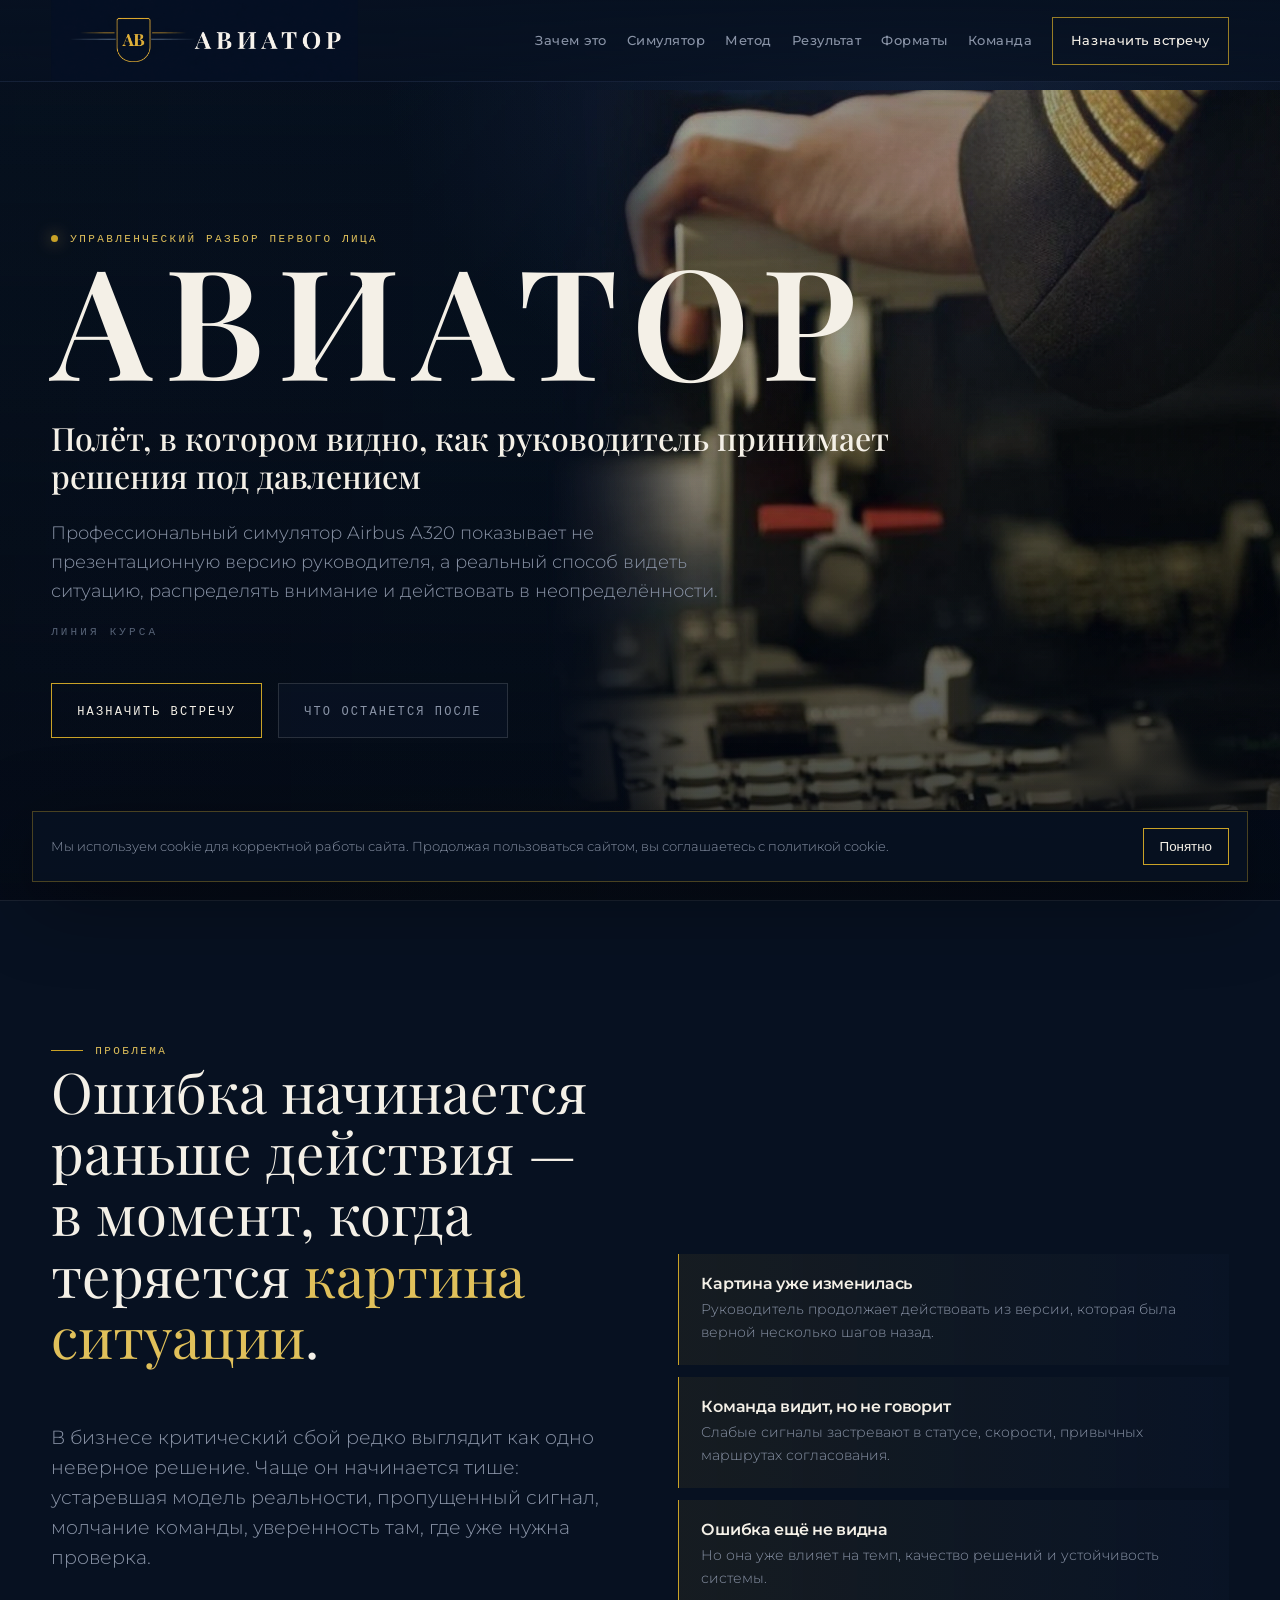
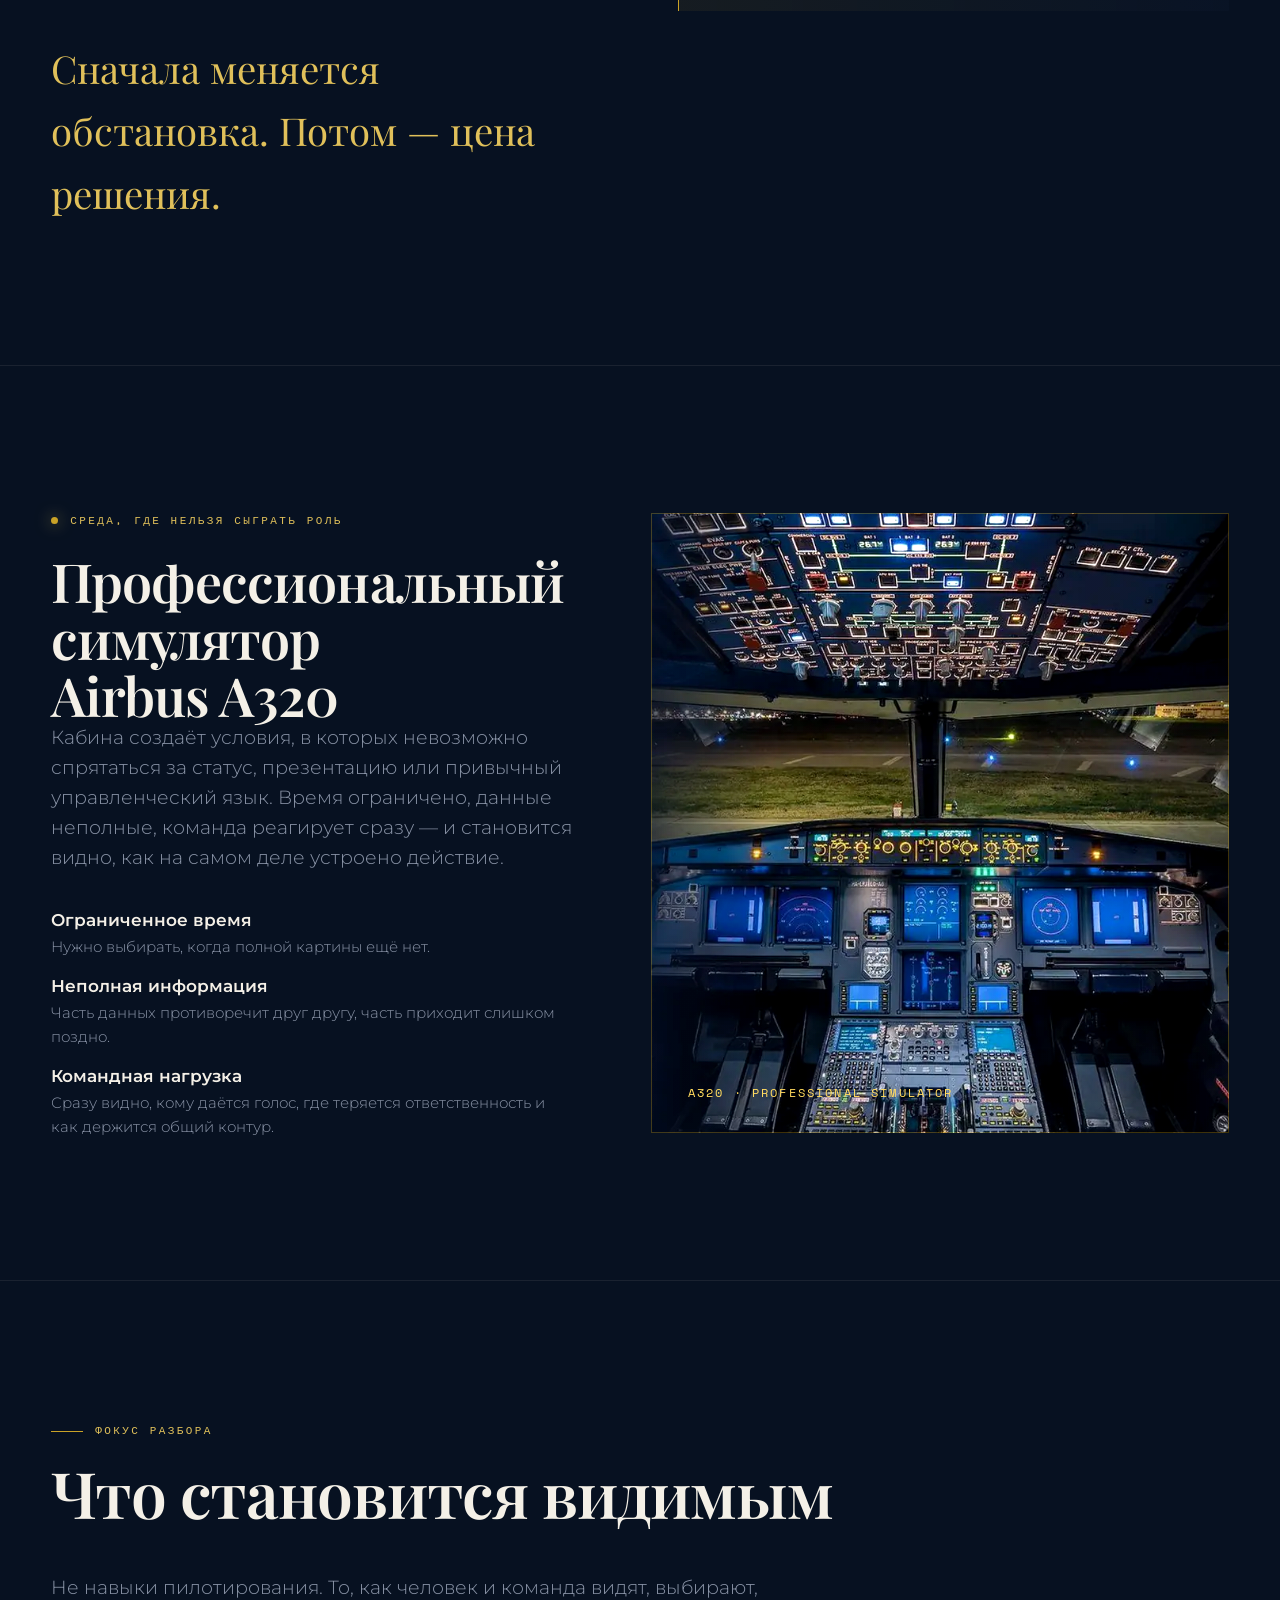
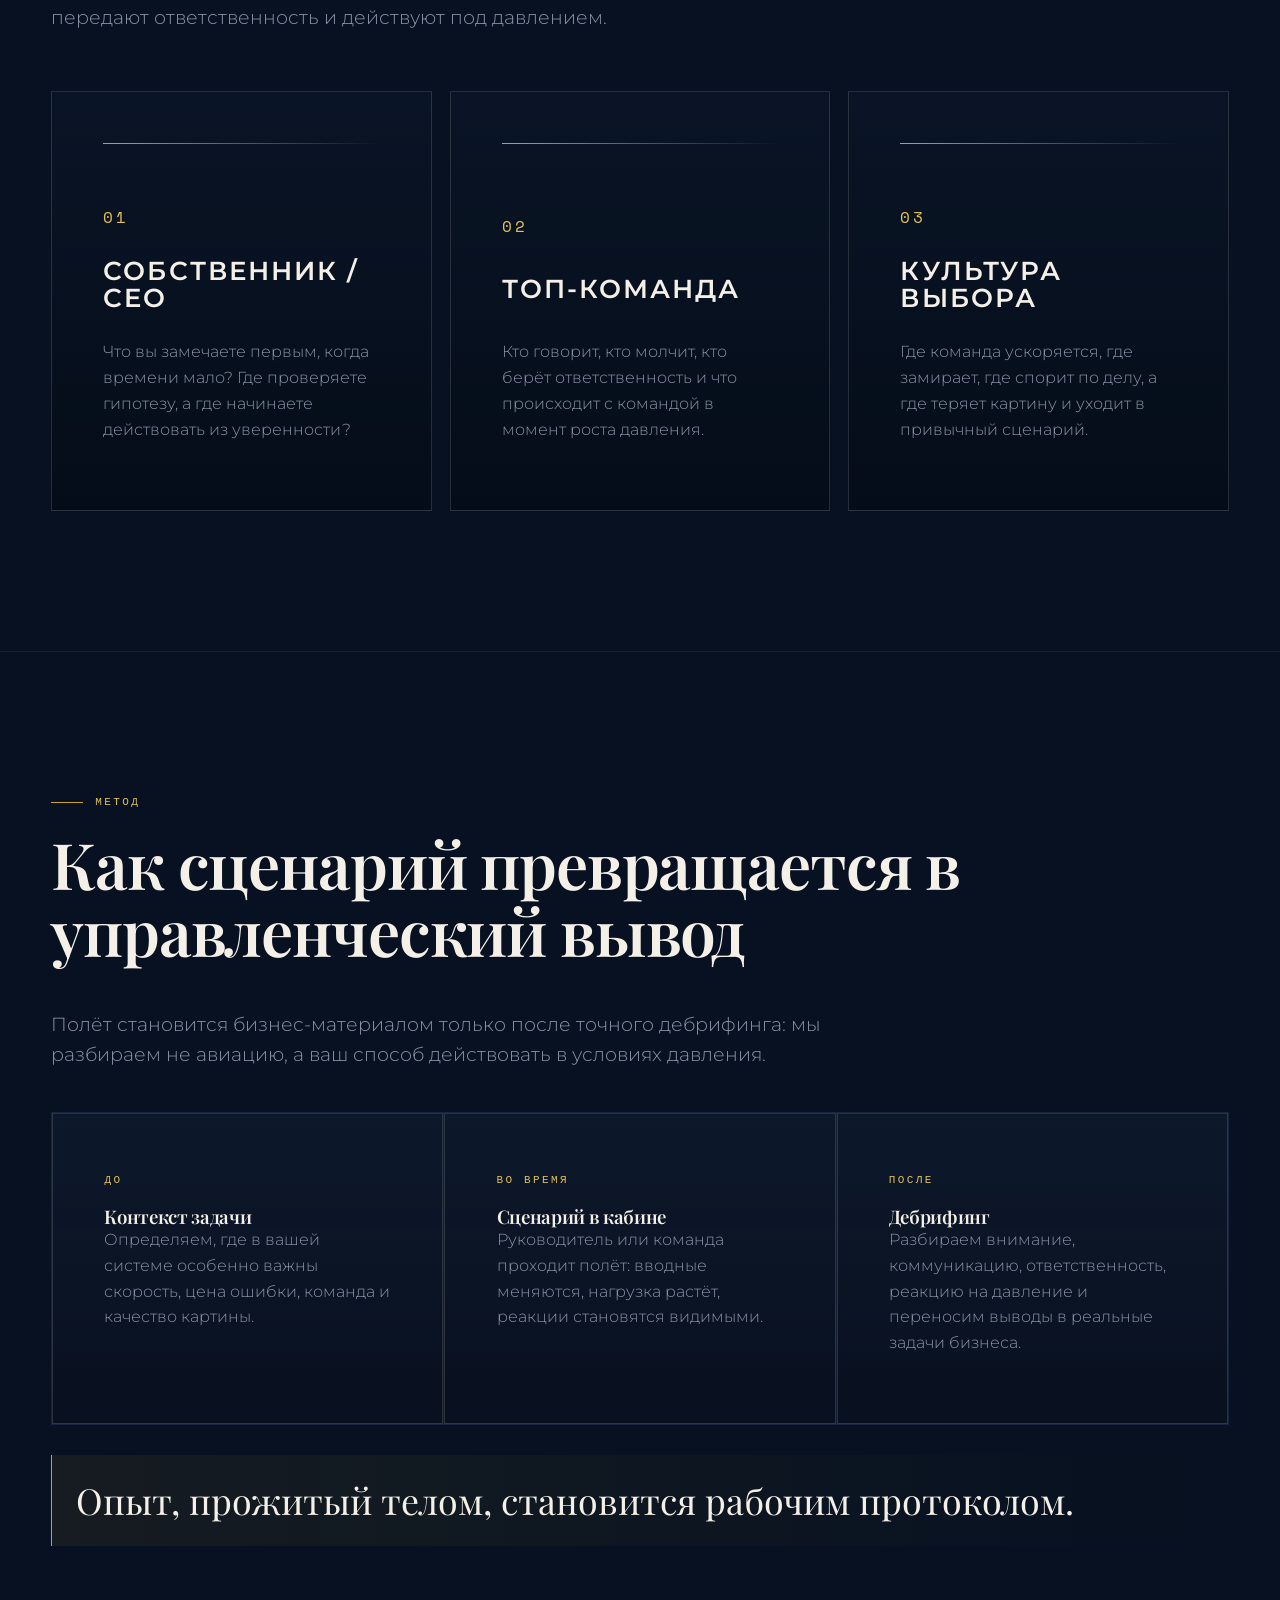
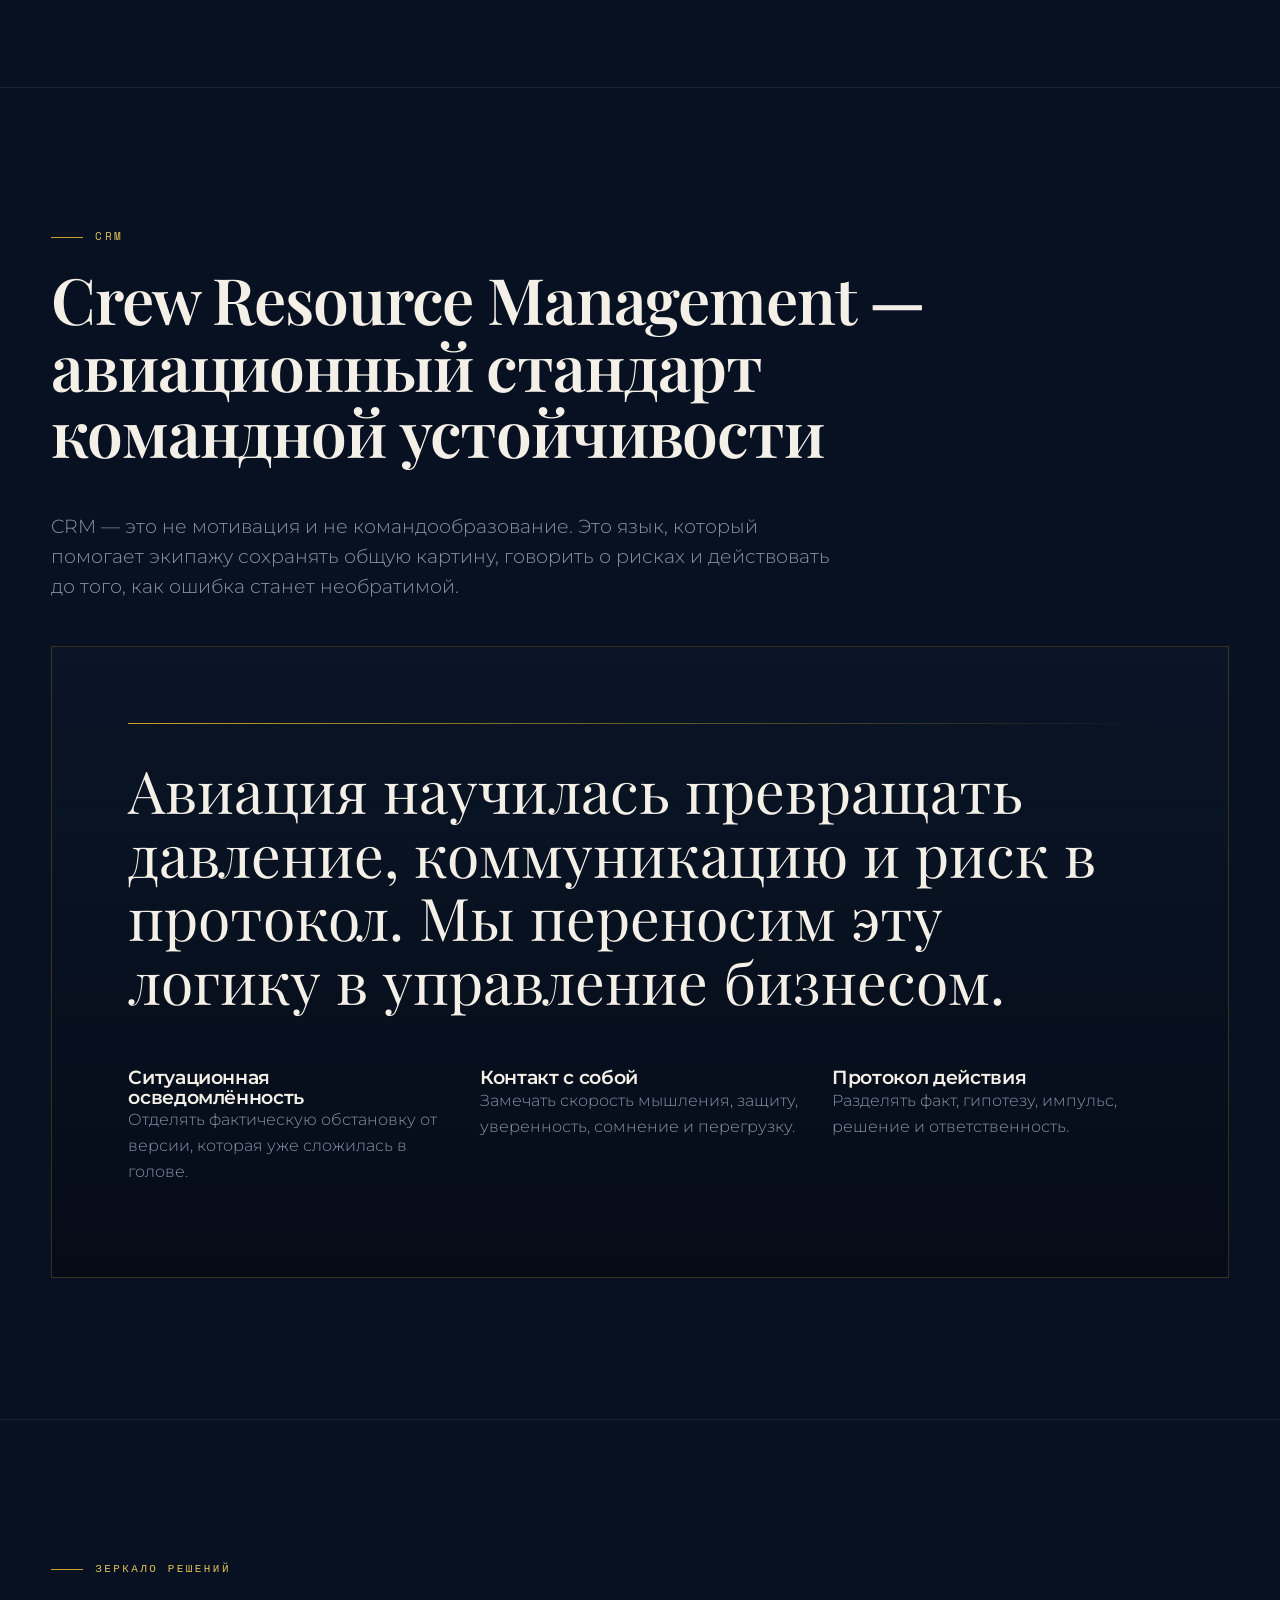
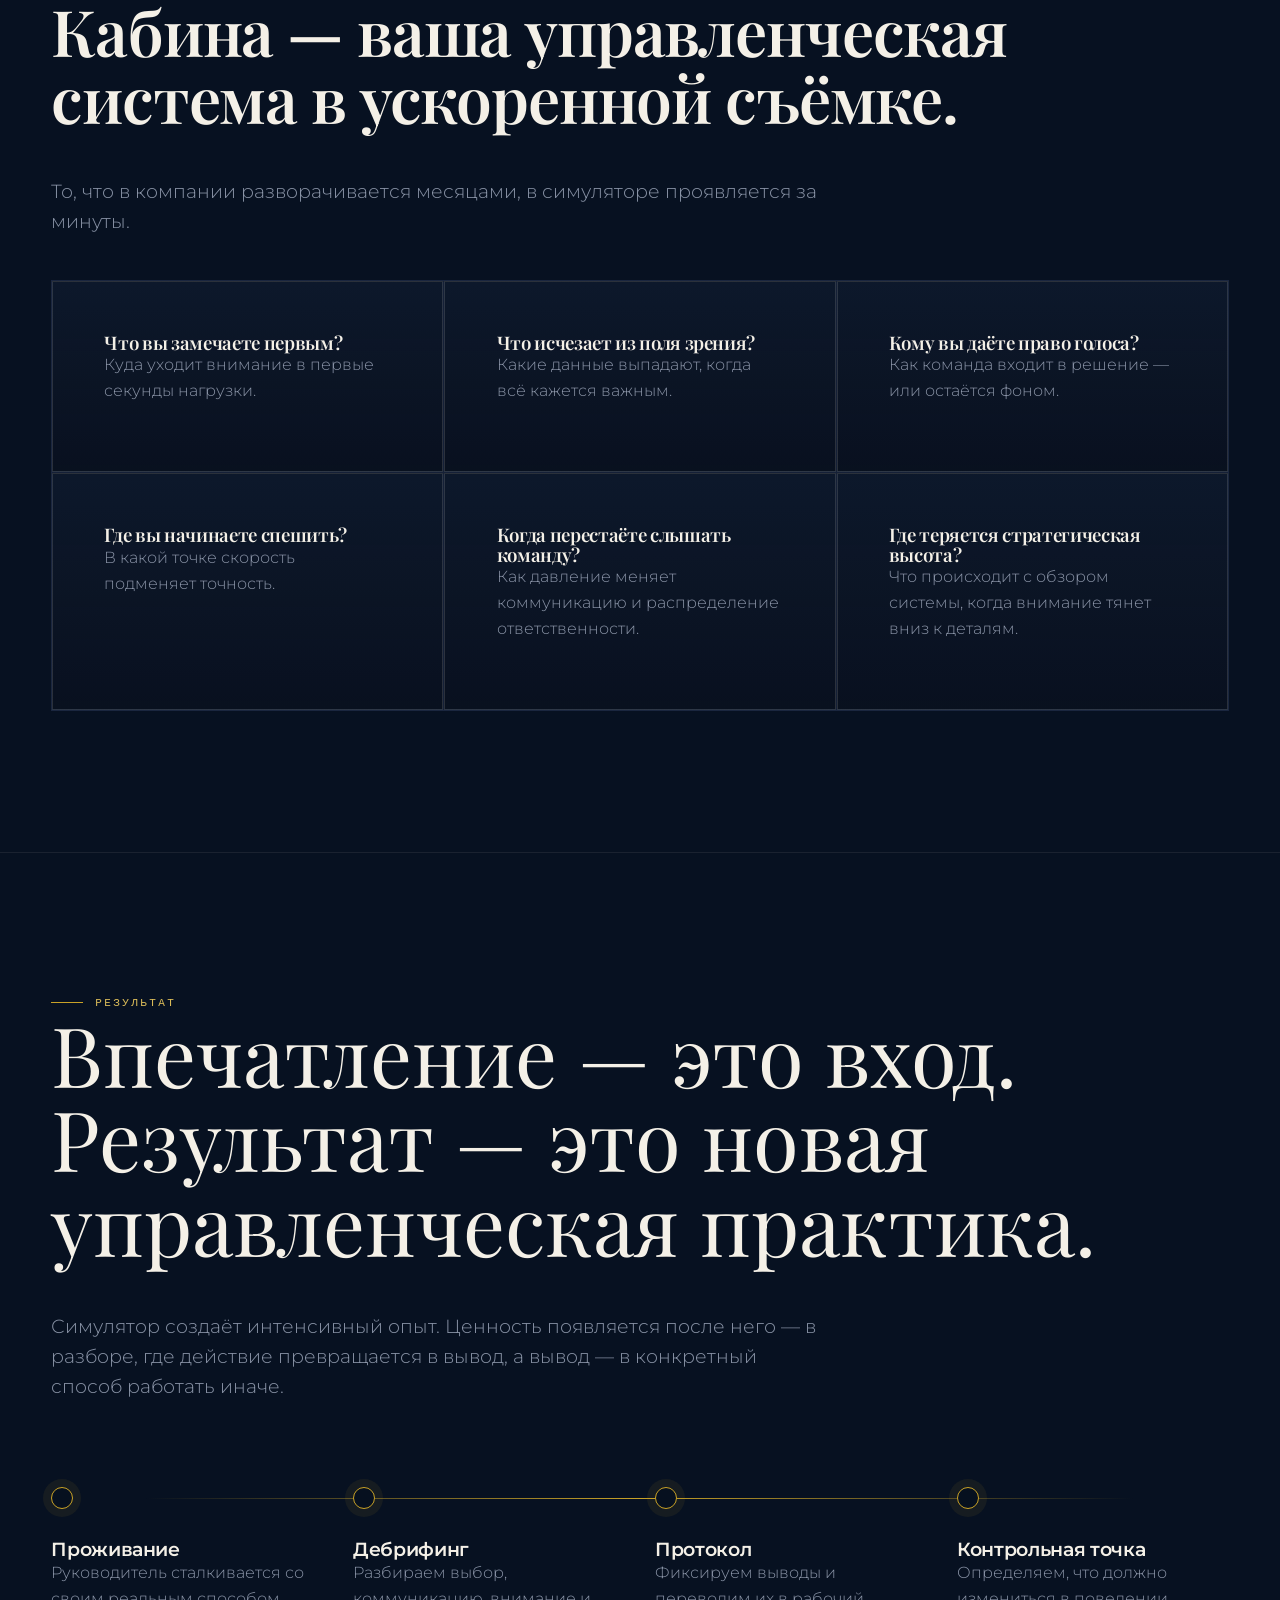
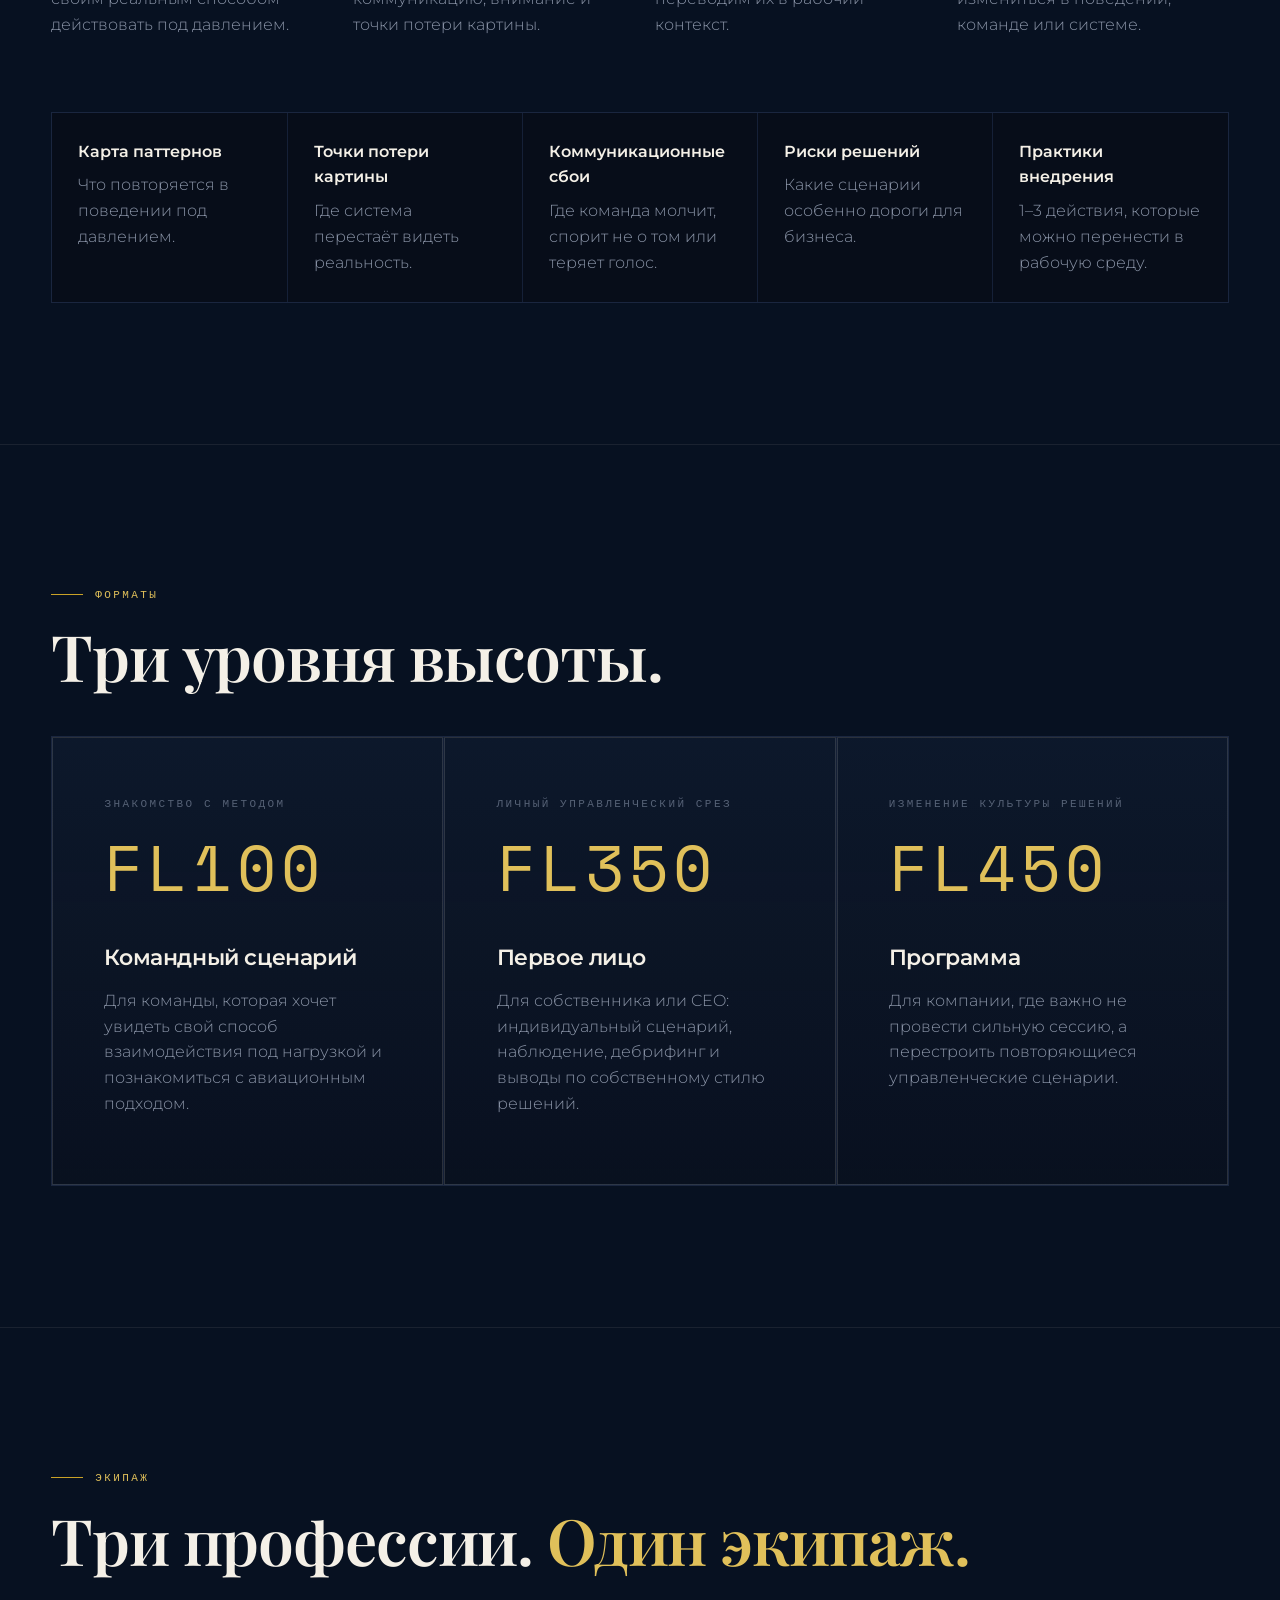
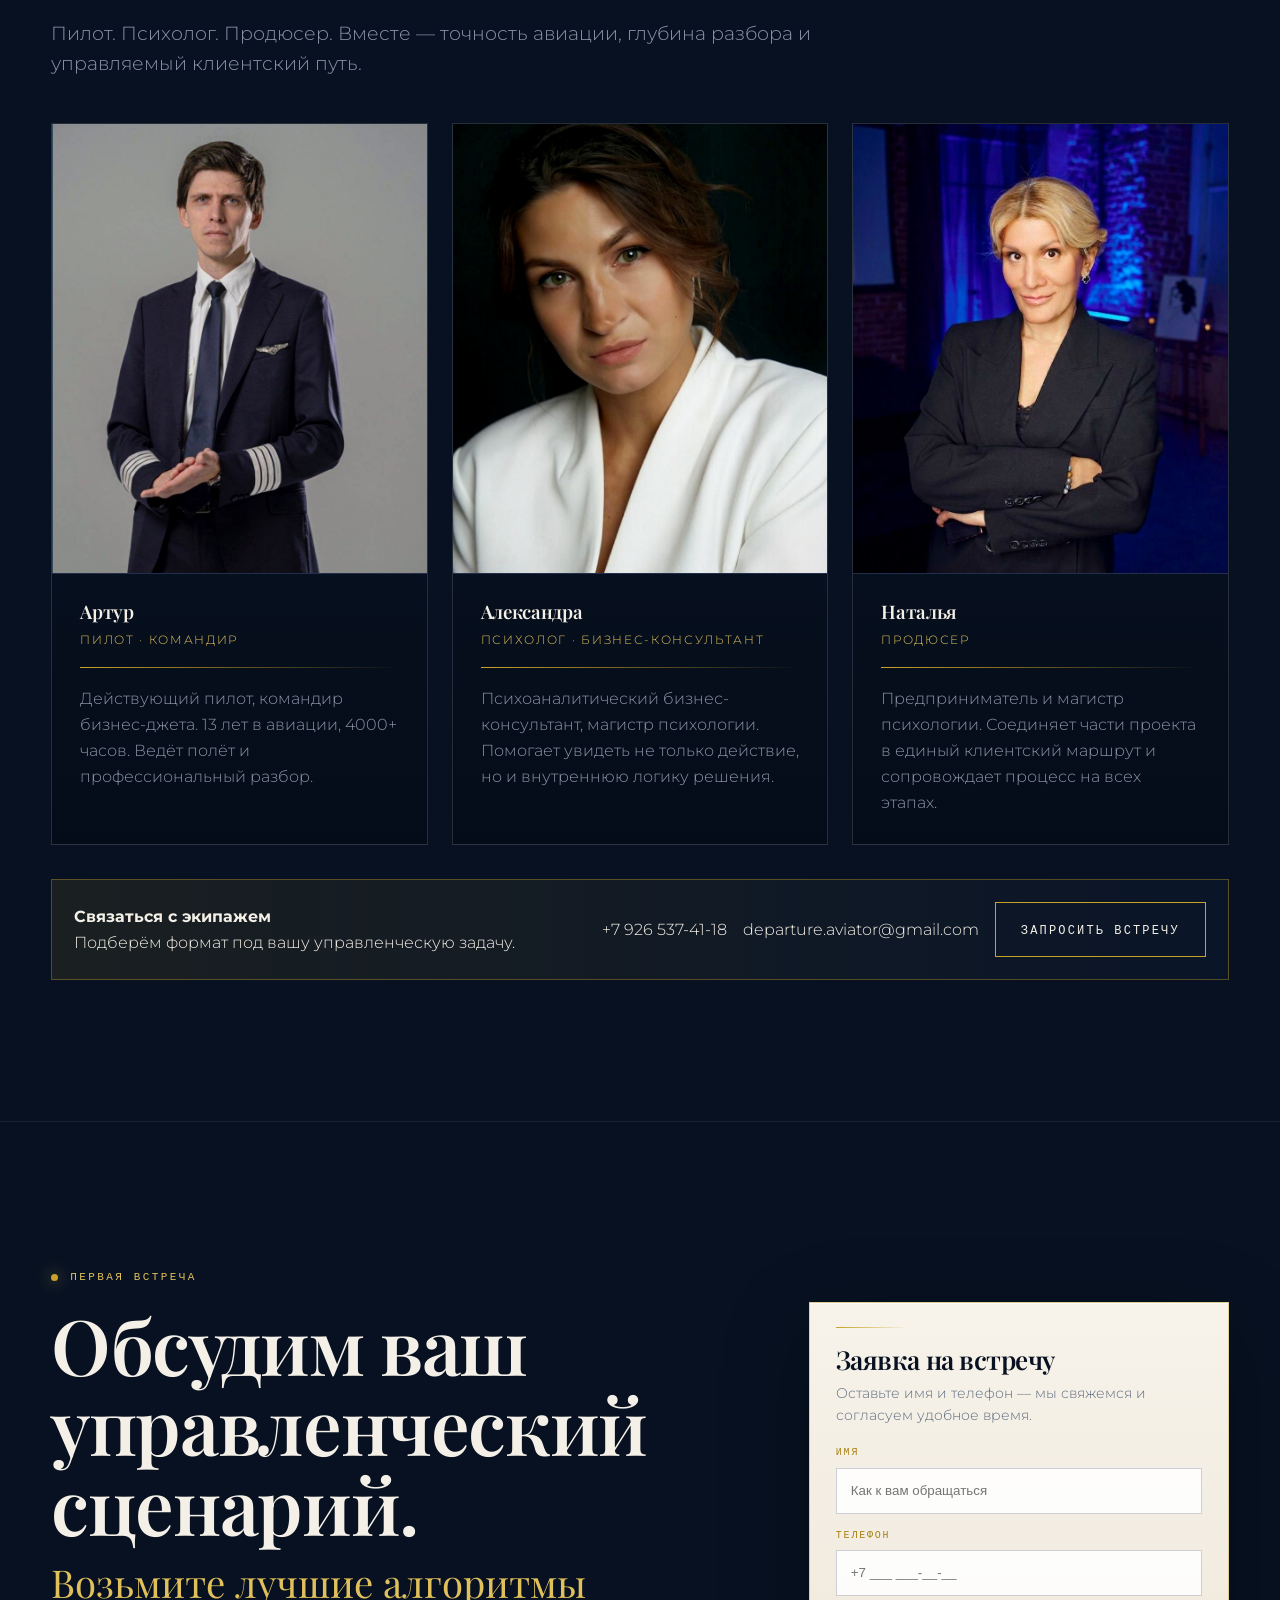
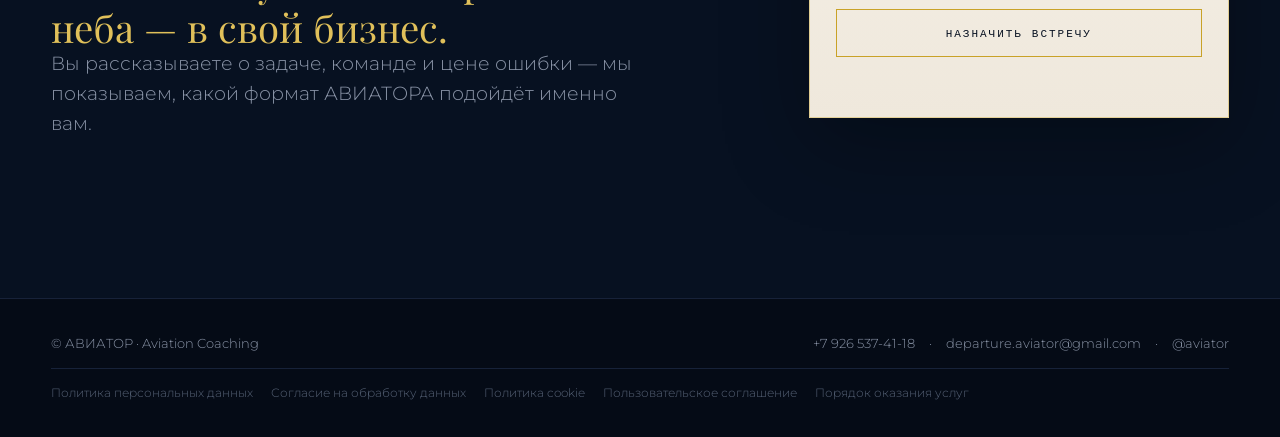
==== commit 949abcf2: "Fix repeated bottom CTA copy" ====
--- a/index.html
+++ b/index.html
@@ -24,8 +24,8 @@
 <section id="mirror"><div class="wrap"><div class="shead"><div class="slabel">Зеркало решений</div><h2>Кабина — ваша управленческая система в ускоренной съёмке.</h2></div><p class="lead">То, что в компании разворачивается месяцами, в симуляторе проявляется за минуты.</p><div class="cards3 mirror-grid"><div class="box"><h3>Что вы замечаете первым?</h3><p>Куда уходит внимание в первые секунды нагрузки.</p></div><div class="box"><h3>Что исчезает из поля зрения?</h3><p>Какие данные выпадают, когда всё кажется важным.</p></div><div class="box"><h3>Кому вы даёте право голоса?</h3><p>Как команда входит в решение — или остаётся фоном.</p></div><div class="box"><h3>Где вы начинаете спешить?</h3><p>В какой точке скорость подменяет точность.</p></div><div class="box"><h3>Когда перестаёте слышать команду?</h3><p>Как давление меняет коммуникацию и распределение ответственности.</p></div><div class="box"><h3>Где теряется стратегическая высота?</h3><p>Что происходит с обзором системы, когда внимание тянет вниз к деталям.</p></div></div></div></section>
 <section id="result"><div class="wrap"><div class="shead"><div class="slabel">Результат</div><div class="result-title">Впечатление — это вход.<br>Результат — это новая управленческая практика.</div></div><p class="lead">Симулятор создаёт интенсивный опыт. Ценность появляется после него — в разборе, где действие превращается в вывод, а вывод — в конкретный способ работать иначе.</p><div class="flight-path"><article class="flight-step"><span class="flight-dot"></span><h3>Проживание</h3><p>Руководитель сталкивается со своим реальным способом действовать под давлением.</p></article><article class="flight-step"><span class="flight-dot"></span><h3>Дебрифинг</h3><p>Разбираем выбор, коммуникацию, внимание и точки потери картины.</p></article><article class="flight-step"><span class="flight-dot"></span><h3>Протокол</h3><p>Фиксируем выводы и переводим их в рабочий контекст.</p></article><article class="flight-step"><span class="flight-dot"></span><h3>Контрольная точка</h3><p>Определяем, что должно измениться в поведении, команде или системе.</p></article></div><div class="deliverables"><div class="deliverable"><b>Карта паттернов</b>Что повторяется в поведении под давлением.</div><div class="deliverable"><b>Точки потери картины</b>Где система перестаёт видеть реальность.</div><div class="deliverable"><b>Коммуникационные сбои</b>Где команда молчит, спорит не о том или теряет голос.</div><div class="deliverable"><b>Риски решений</b>Какие сценарии особенно дороги для бизнеса.</div><div class="deliverable"><b>Практики внедрения</b>1–3 действия, которые можно перенести в рабочую среду.</div></div></div></section>
 <section id="formats"><div class="wrap"><div class="shead"><div class="slabel">Форматы</div><h2>Три уровня высоты.</h2></div><div class="levels"><article class="level"><small>знакомство с методом</small><div class="level-code">FL100</div><h3>Командный сценарий</h3><p>Для команды, которая хочет увидеть свой способ взаимодействия под нагрузкой и познакомиться с авиационным подходом.</p></article><article class="level"><small>личный управленческий срез</small><div class="level-code">FL350</div><h3>Первое лицо</h3><p>Для собственника или CEO: индивидуальный сценарий, наблюдение, дебрифинг и выводы по собственному стилю решений.</p></article><article class="level"><small>изменение культуры решений</small><div class="level-code">FL450</div><h3>Программа</h3><p>Для компании, где важно не провести сильную сессию, а перестроить повторяющиеся управленческие сценарии.</p></article></div></div></section>
-<section id="crew"><div class="wrap"><div class="shead"><div class="slabel">Экипаж</div><h2>Три профессии. <span class="gold">Один экипаж.</span></h2></div><p class="lead">Пилот. Психолог. Продюсер. Вместе — точность авиации, глубина разбора и управляемый клиентский путь.</p><div class="crew-grid"><article class="person person-main card"><div class="person-img"><img src="assets/images/crew-artur-presentation.webp?v=20260627-4" alt="Артур, пилот и командир" loading="lazy"></div><div class="person-body"><h3>Артур</h3><div class="role">Пилот · командир</div><div class="roleline"></div><p>Действующий пилот, командир бизнес-джета. 13 лет в авиации, 4000+ часов. Ведёт полёт и профессиональный разбор.</p></div></article><div class="side-stack"><article class="person person-side card"><div class="person-img"><img src="assets/images/crew-alexandra-presentation.webp?v=20260627-4" alt="Александра, психолог и бизнес-консультант" loading="lazy"></div><div class="person-body"><h3>Александра</h3><div class="role">Психолог · бизнес-консультант</div><div class="roleline"></div><p>Психоаналитический бизнес-консультант, магистр психологии. Помогает увидеть не только действие, но и внутреннюю логику решения.</p></div></article><article class="person person-side card"><div class="person-img"><img src="assets/images/crew-natalia-presentation.webp?v=20260627-4" alt="Наталья, продюсер" loading="lazy"></div><div class="person-body"><h3>Наталья</h3><div class="role">Продюсер</div><div class="roleline"></div><p>Предприниматель и магистр психологии. Соединяет части проекта в единый клиентский маршрут и сопровождает процесс на всех этапах.</p></div></article></div></div><div class="contact-strip"><div><b>Готовы обсудить сценарий?</b><br><span>Начните с 30-минутной встречи.</span></div><a href="tel:+79265374118">+7 926 537-41-18</a><a href="mailto:departure.aviator@gmail.com">departure.aviator@gmail.com</a><a class="btn" href="#meeting">Запросить встречу</a></div></div></section>
-<section class="final" id="meeting"><div class="wrap final-layout"><div><div class="ey">Первая встреча</div><h2>Обсудим ваш управленческий сценарий.</h2><div class="final-sub">Возьмите лучшие алгоритмы неба — в свой бизнес.</div><p class="lead">30 минут бесплатно. Вы рассказываете о задаче, команде и цене ошибки — мы показываем, какой формат АВИАТОРА подойдёт именно вам.</p></div><form class="lead-form" id="leadForm" novalidate><h3>Заявка на встречу</h3><p>Оставьте имя и телефон — мы свяжемся и согласуем удобное время.</p><div class="form-field"><label for="leadName">Имя</label><input id="leadName" name="name" type="text" placeholder="Как к вам обращаться" required></div><div class="form-field"><label for="leadPhone">Телефон</label><input id="leadPhone" name="phone" type="tel" inputmode="tel" autocomplete="tel" placeholder="+7 ___ ___-__-__" required></div><button class="btn" type="submit">Назначить встречу</button><p class="form-status" id="formStatus" aria-live="polite"></p></form></div></section>
+<section id="crew"><div class="wrap"><div class="shead"><div class="slabel">Экипаж</div><h2>Три профессии. <span class="gold">Один экипаж.</span></h2></div><p class="lead">Пилот. Психолог. Продюсер. Вместе — точность авиации, глубина разбора и управляемый клиентский путь.</p><div class="crew-grid"><article class="person person-main card"><div class="person-img"><img src="assets/images/crew-artur-presentation.webp?v=20260627-4" alt="Артур, пилот и командир" loading="lazy"></div><div class="person-body"><h3>Артур</h3><div class="role">Пилот · командир</div><div class="roleline"></div><p>Действующий пилот, командир бизнес-джета. 13 лет в авиации, 4000+ часов. Ведёт полёт и профессиональный разбор.</p></div></article><div class="side-stack"><article class="person person-side card"><div class="person-img"><img src="assets/images/crew-alexandra-presentation.webp?v=20260627-4" alt="Александра, психолог и бизнес-консультант" loading="lazy"></div><div class="person-body"><h3>Александра</h3><div class="role">Психолог · бизнес-консультант</div><div class="roleline"></div><p>Психоаналитический бизнес-консультант, магистр психологии. Помогает увидеть не только действие, но и внутреннюю логику решения.</p></div></article><article class="person person-side card"><div class="person-img"><img src="assets/images/crew-natalia-presentation.webp?v=20260627-4" alt="Наталья, продюсер" loading="lazy"></div><div class="person-body"><h3>Наталья</h3><div class="role">Продюсер</div><div class="roleline"></div><p>Предприниматель и магистр психологии. Соединяет части проекта в единый клиентский маршрут и сопровождает процесс на всех этапах.</p></div></article></div></div><div class="contact-strip"><div><b>Связаться с экипажем</b><br><span>Подберём формат под вашу управленческую задачу.</span></div><a href="tel:+79265374118">+7 926 537-41-18</a><a href="mailto:departure.aviator@gmail.com">departure.aviator@gmail.com</a><a class="btn" href="#meeting">Запросить встречу</a></div></div></section>
+<section class="final" id="meeting"><div class="wrap final-layout"><div><div class="ey">Первая встреча</div><h2>Обсудим ваш управленческий сценарий.</h2><div class="final-sub">Возьмите лучшие алгоритмы неба — в свой бизнес.</div><p class="lead">Вы рассказываете о задаче, команде и цене ошибки — мы показываем, какой формат АВИАТОРА подойдёт именно вам.</p></div><form class="lead-form" id="leadForm" novalidate><h3>Заявка на встречу</h3><p>Оставьте имя и телефон — мы свяжемся и согласуем удобное время.</p><div class="form-field"><label for="leadName">Имя</label><input id="leadName" name="name" type="text" placeholder="Как к вам обращаться" required></div><div class="form-field"><label for="leadPhone">Телефон</label><input id="leadPhone" name="phone" type="tel" inputmode="tel" autocomplete="tel" placeholder="+7 ___ ___-__-__" required></div><button class="btn" type="submit">Назначить встречу</button><p class="form-status" id="formStatus" aria-live="polite"></p></form></div></section>
 <footer class="footer"><div class="wrap footer-compact"><div class="footer-main"><div class="footer-brand">© АВИАТОР · Aviation Coaching</div><div class="footer-contacts"><a href="tel:+79265374118">+7 926 537-41-18</a><span>·</span><a href="mailto:departure.aviator@gmail.com">departure.aviator@gmail.com</a><span>·</span><span>@aviator</span></div></div><nav class="footer-legal" aria-label="Юридические документы"><a href="legal/personal-data-policy.html">Политика персональных данных</a><a href="legal/personal-data-consent.html">Согласие на обработку данных</a><a href="legal/cookie-policy.html">Политика cookie</a><a href="legal/user-agreement.html">Пользовательское соглашение</a><a href="legal/service-terms.html">Порядок оказания услуг</a></nav></div></footer>
 <div class="cookie-banner" id="cookieBanner" hidden><p>Мы используем cookie для корректной работы сайта. Продолжая пользоваться сайтом, вы соглашаетесь с <a href="legal/cookie-policy.html">политикой cookie</a>.</p><button type="button" id="cookieAccept">Понятно</button></div>
 <script>(function(){var menuToggle=document.querySelector('.menu-toggle');var navLinks=document.querySelector('.navlinks');if(!menuToggle||!navLinks){return;}function setMenuState(isOpen){navLinks.classList.toggle('open',isOpen);document.body.classList.toggle('menu-open',isOpen);menuToggle.setAttribute('aria-expanded',String(isOpen));var text=menuToggle.querySelector('.menu-toggle-text');if(text){text.textContent=isOpen?'Закрыть':'Меню';}}menuToggle.addEventListener('click',function(){setMenuState(!navLinks.classList.contains('open'));});navLinks.querySelectorAll('a').forEach(function(link){link.addEventListener('click',function(){setMenuState(false);});});document.addEventListener('keydown',function(event){if(event.key==='Escape'){setMenuState(false);}});})();</script>
